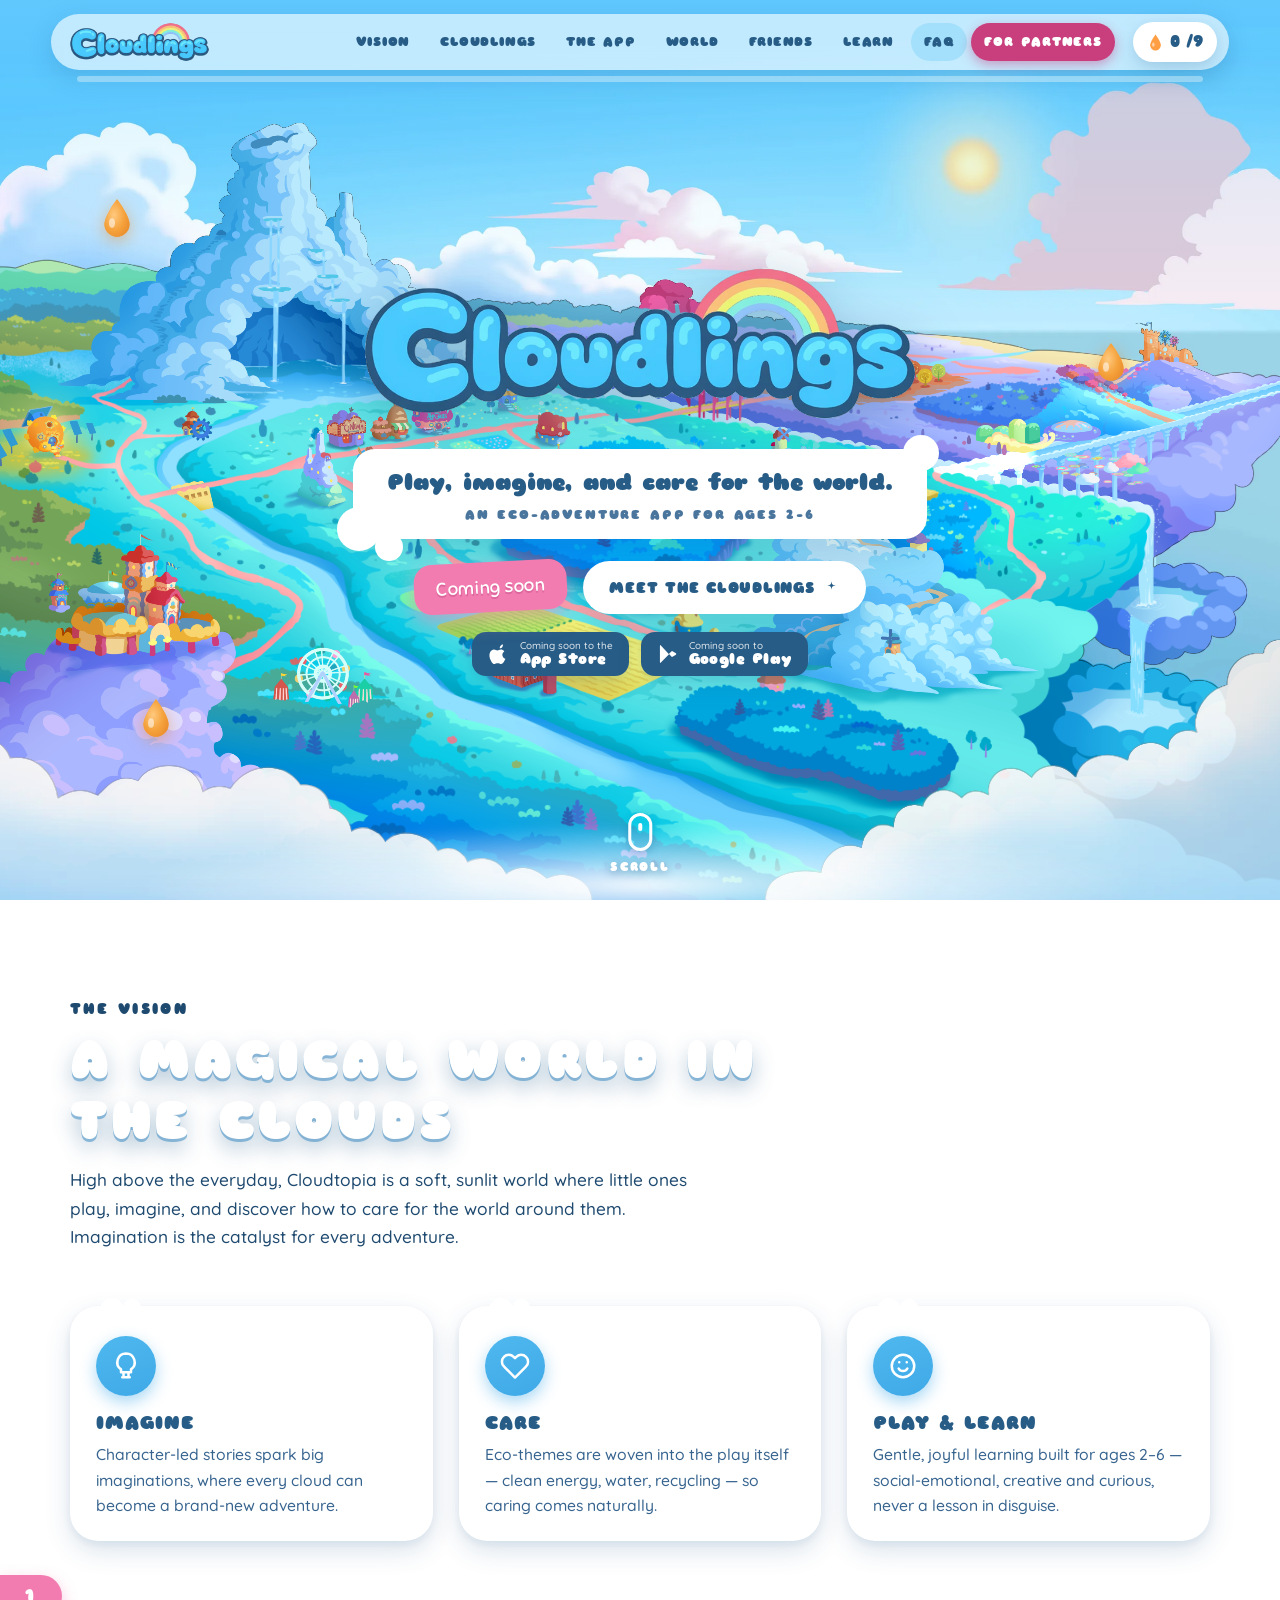
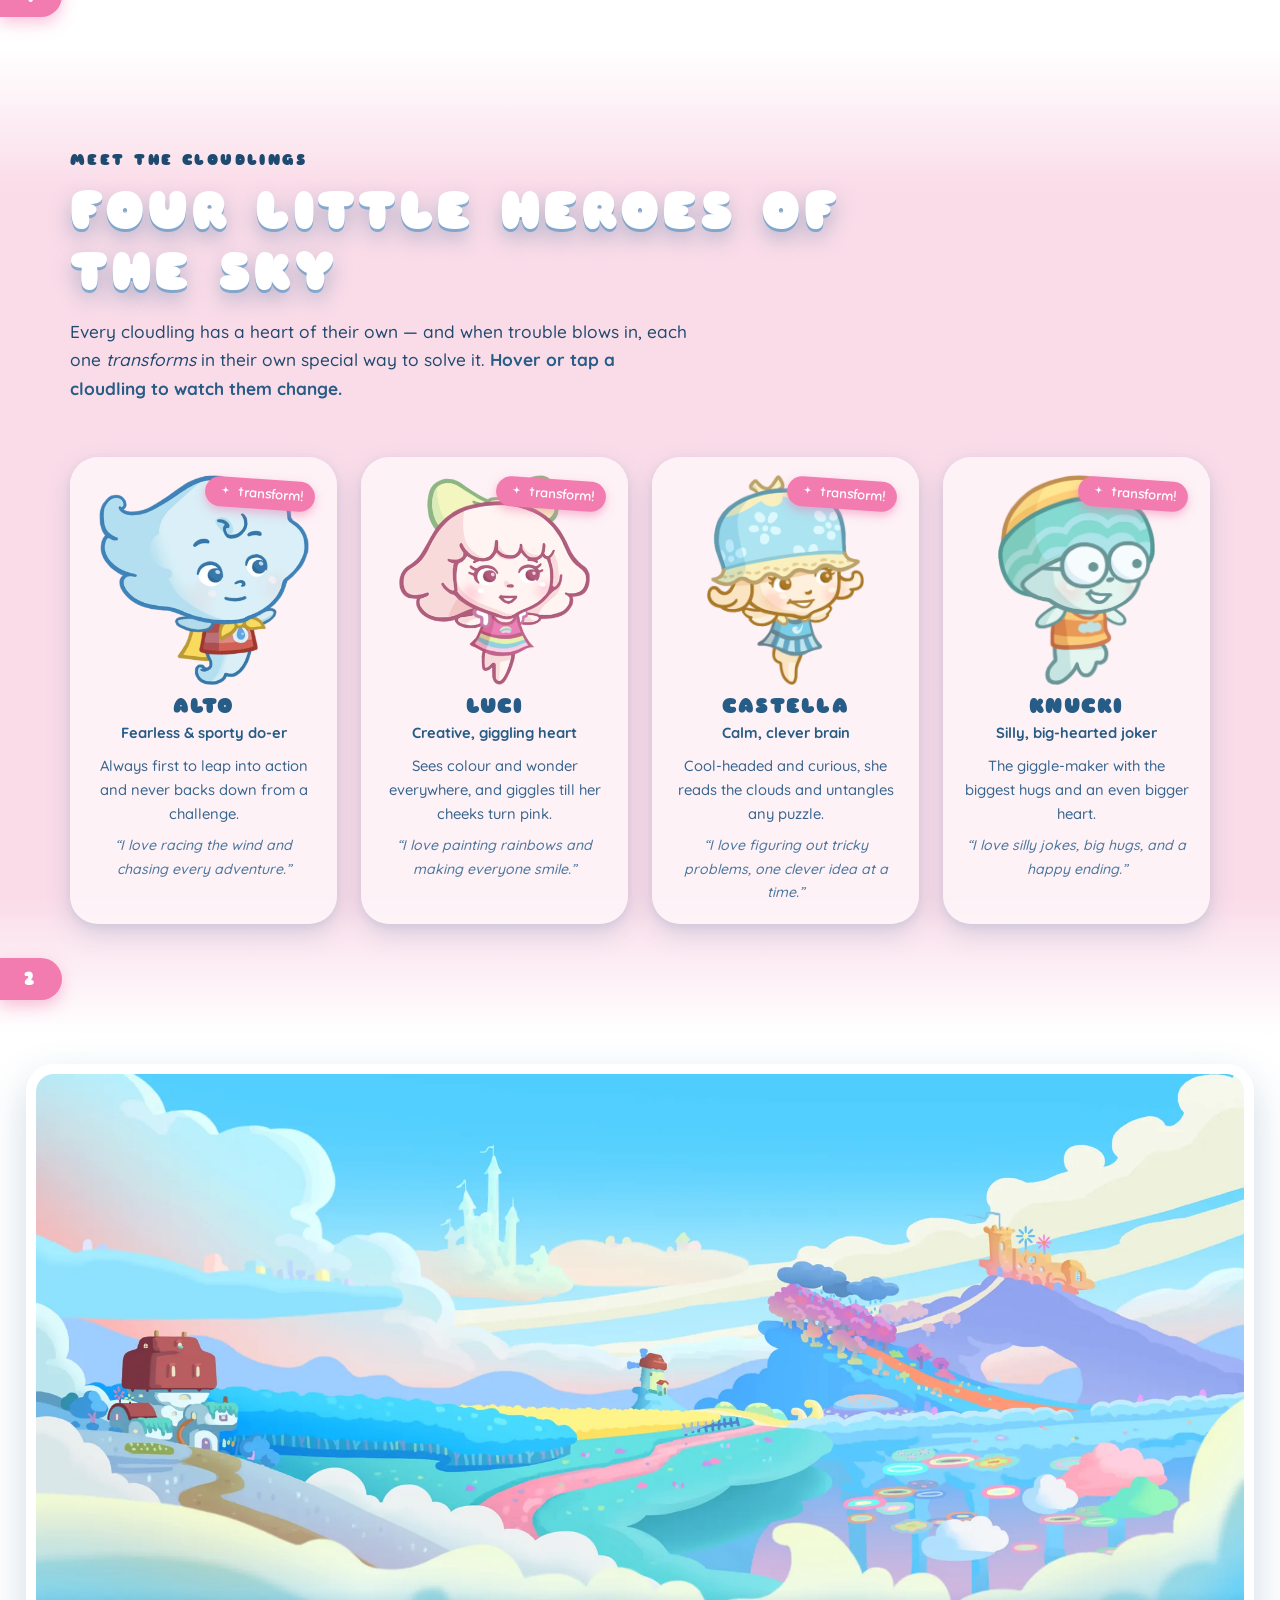
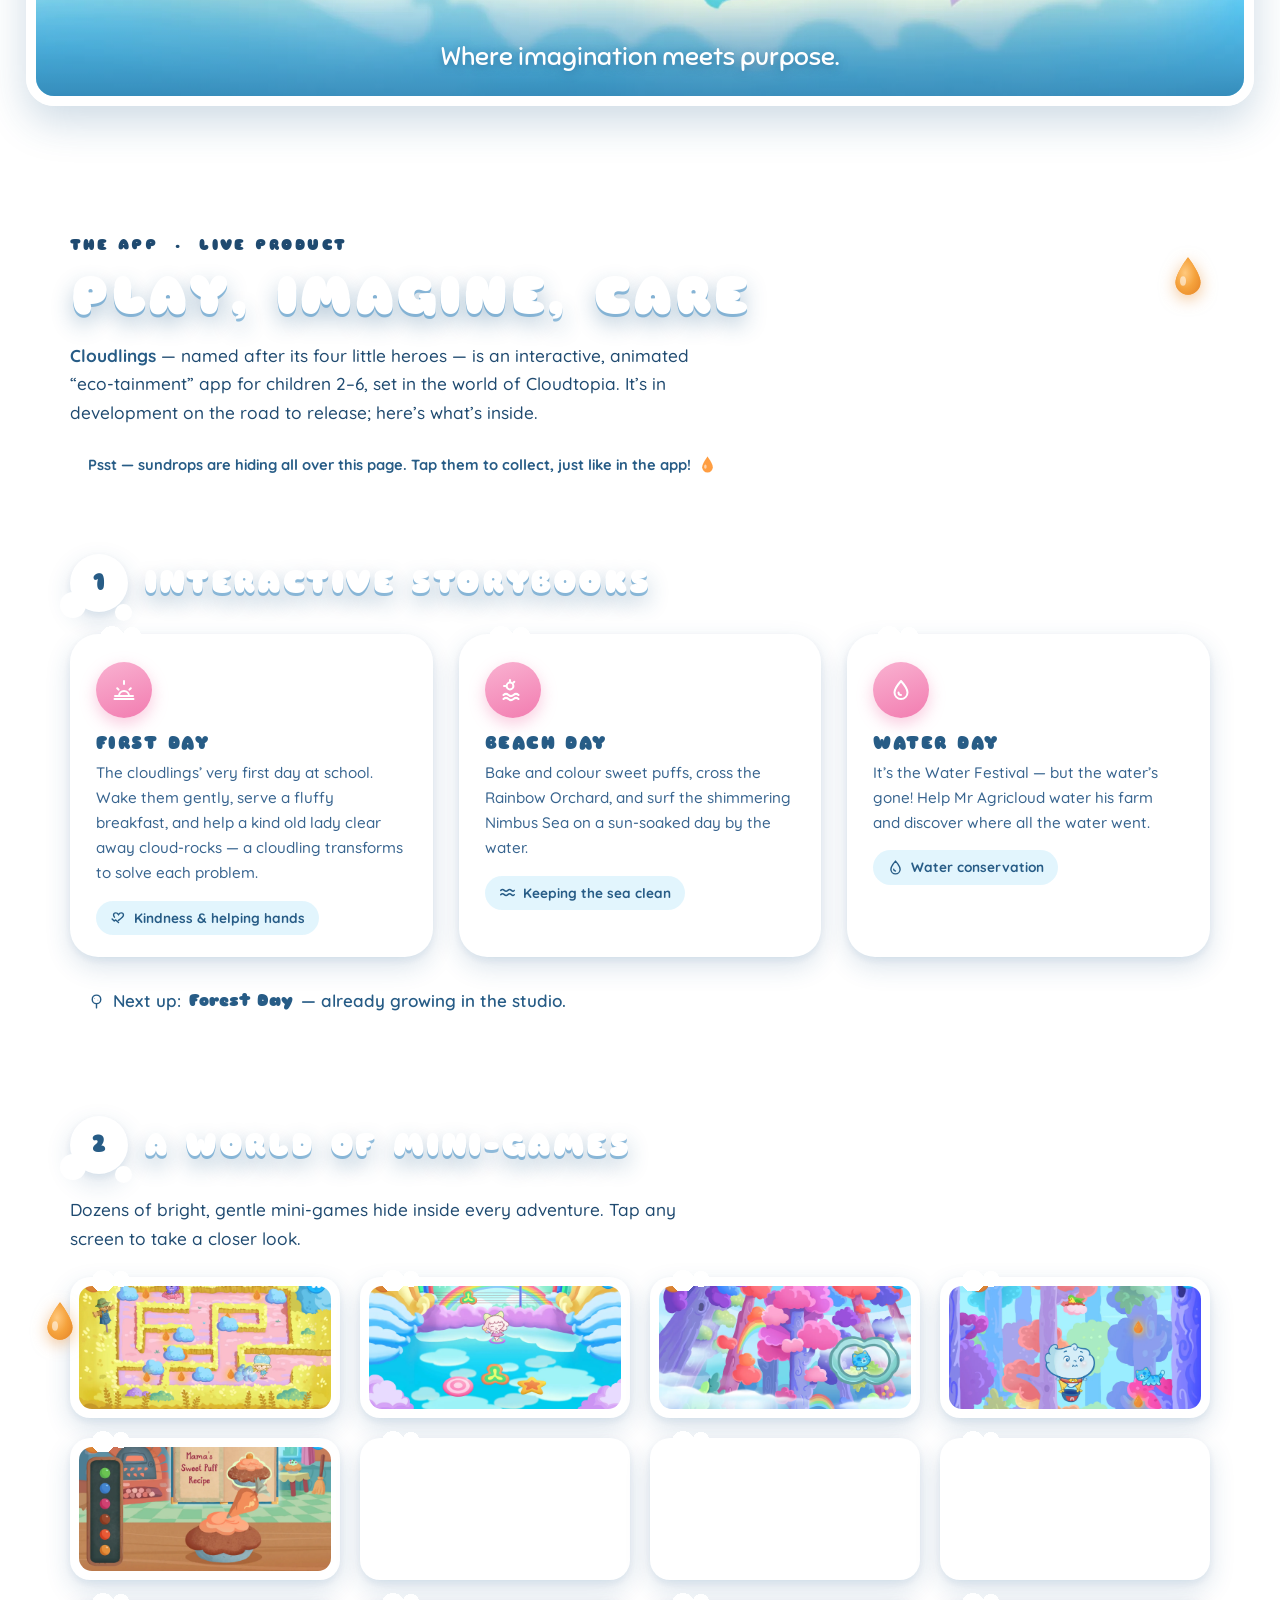
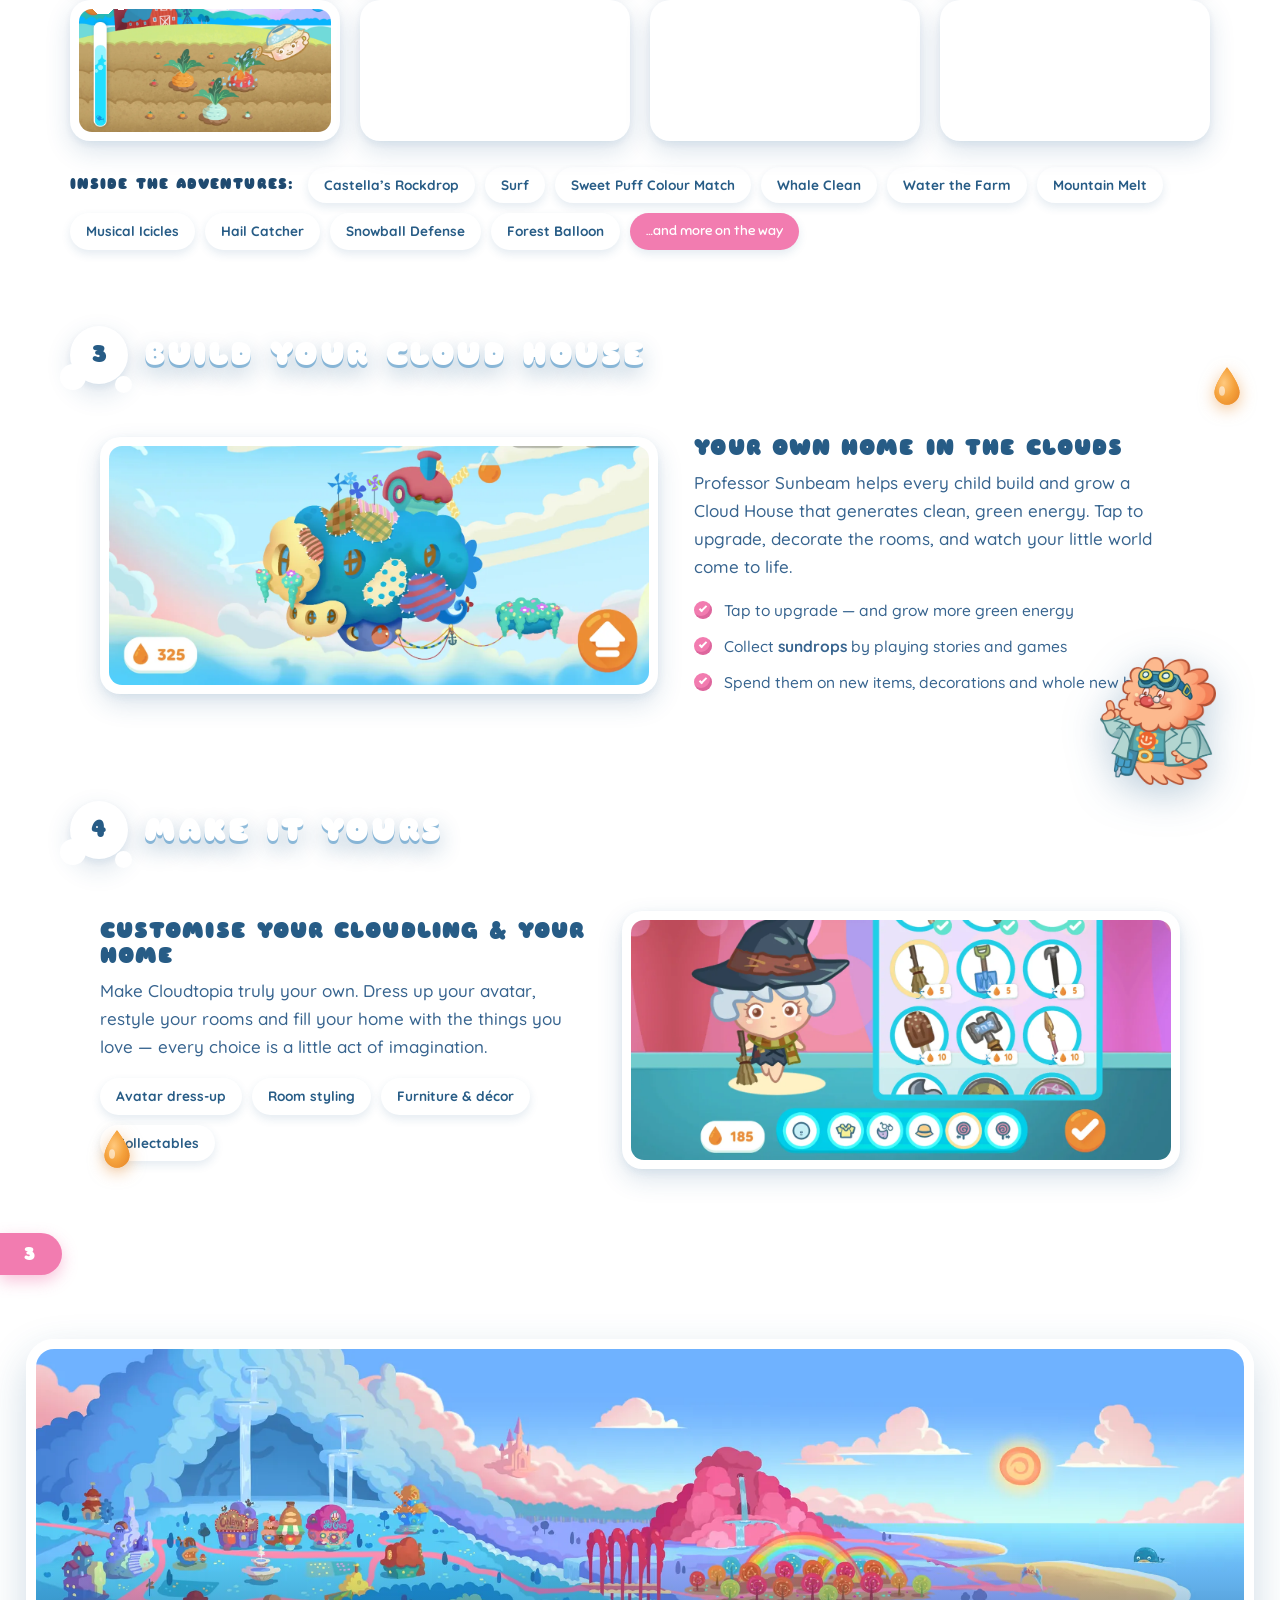
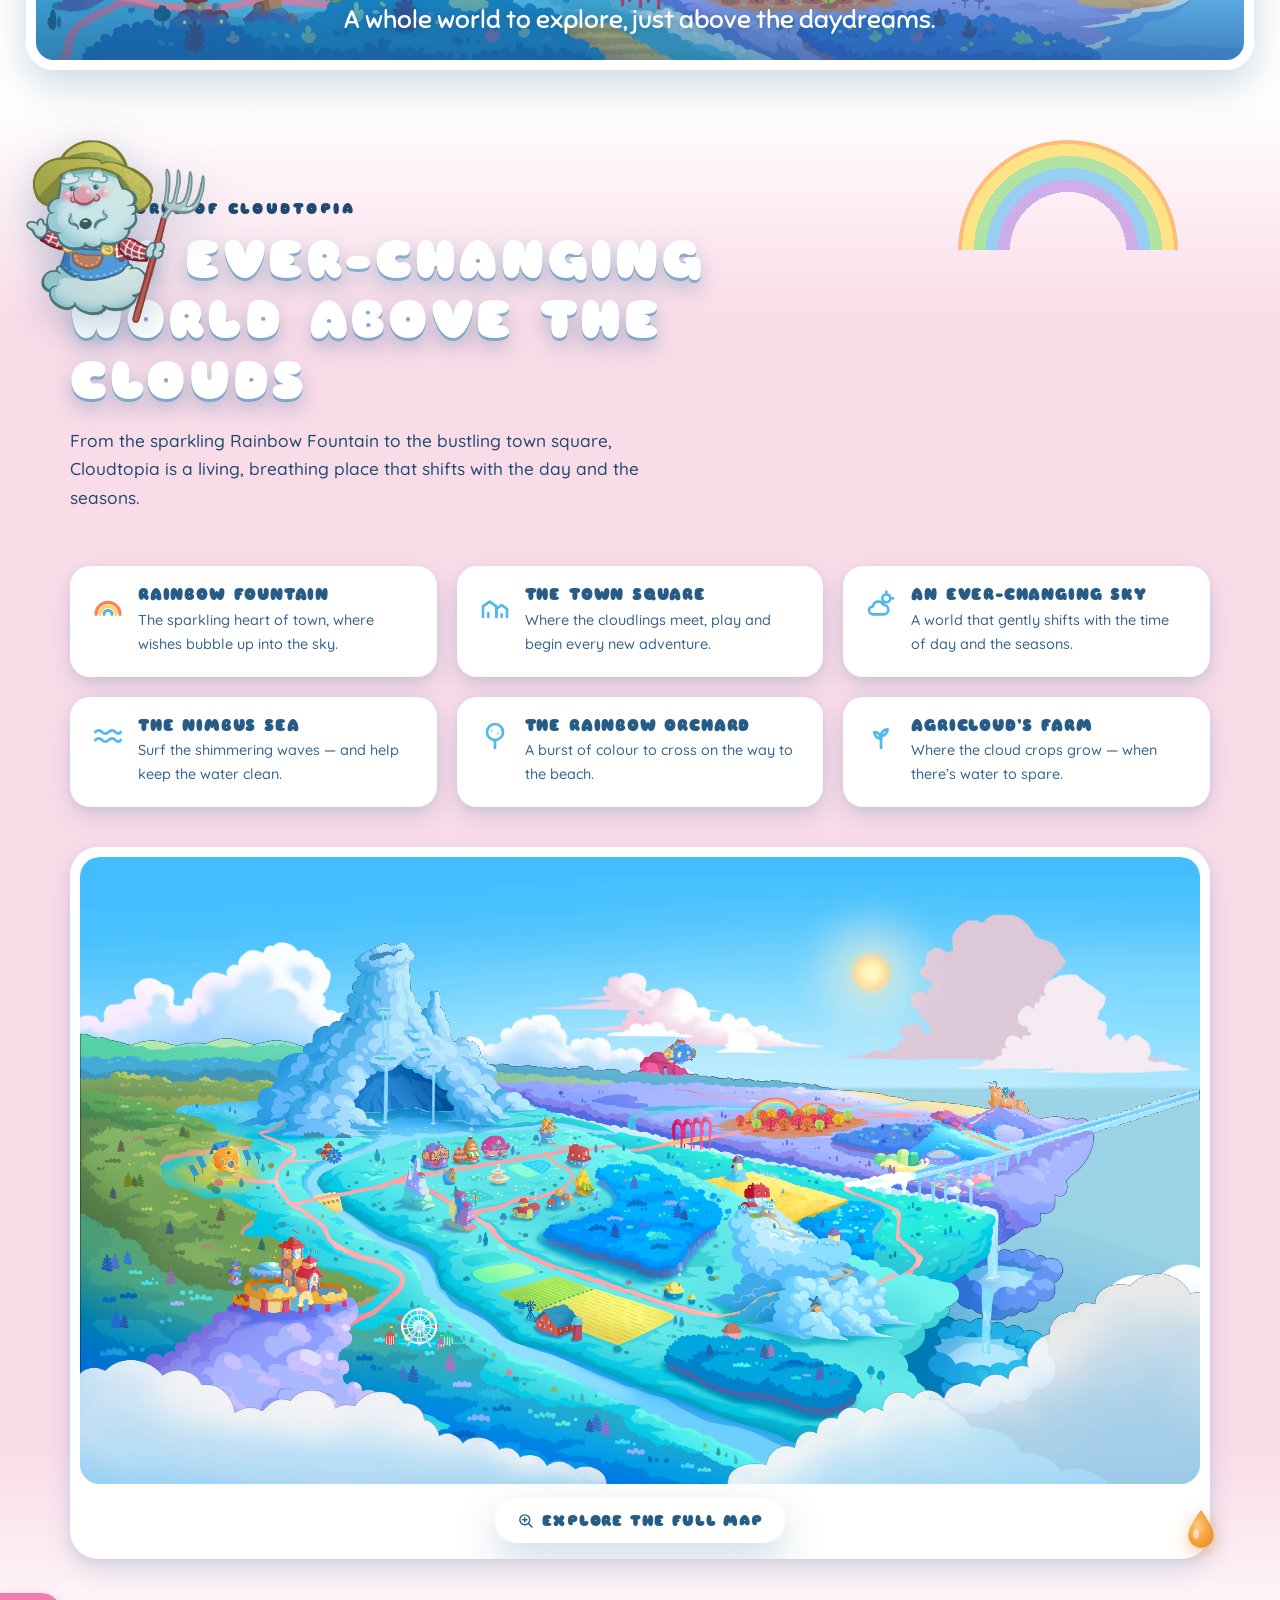
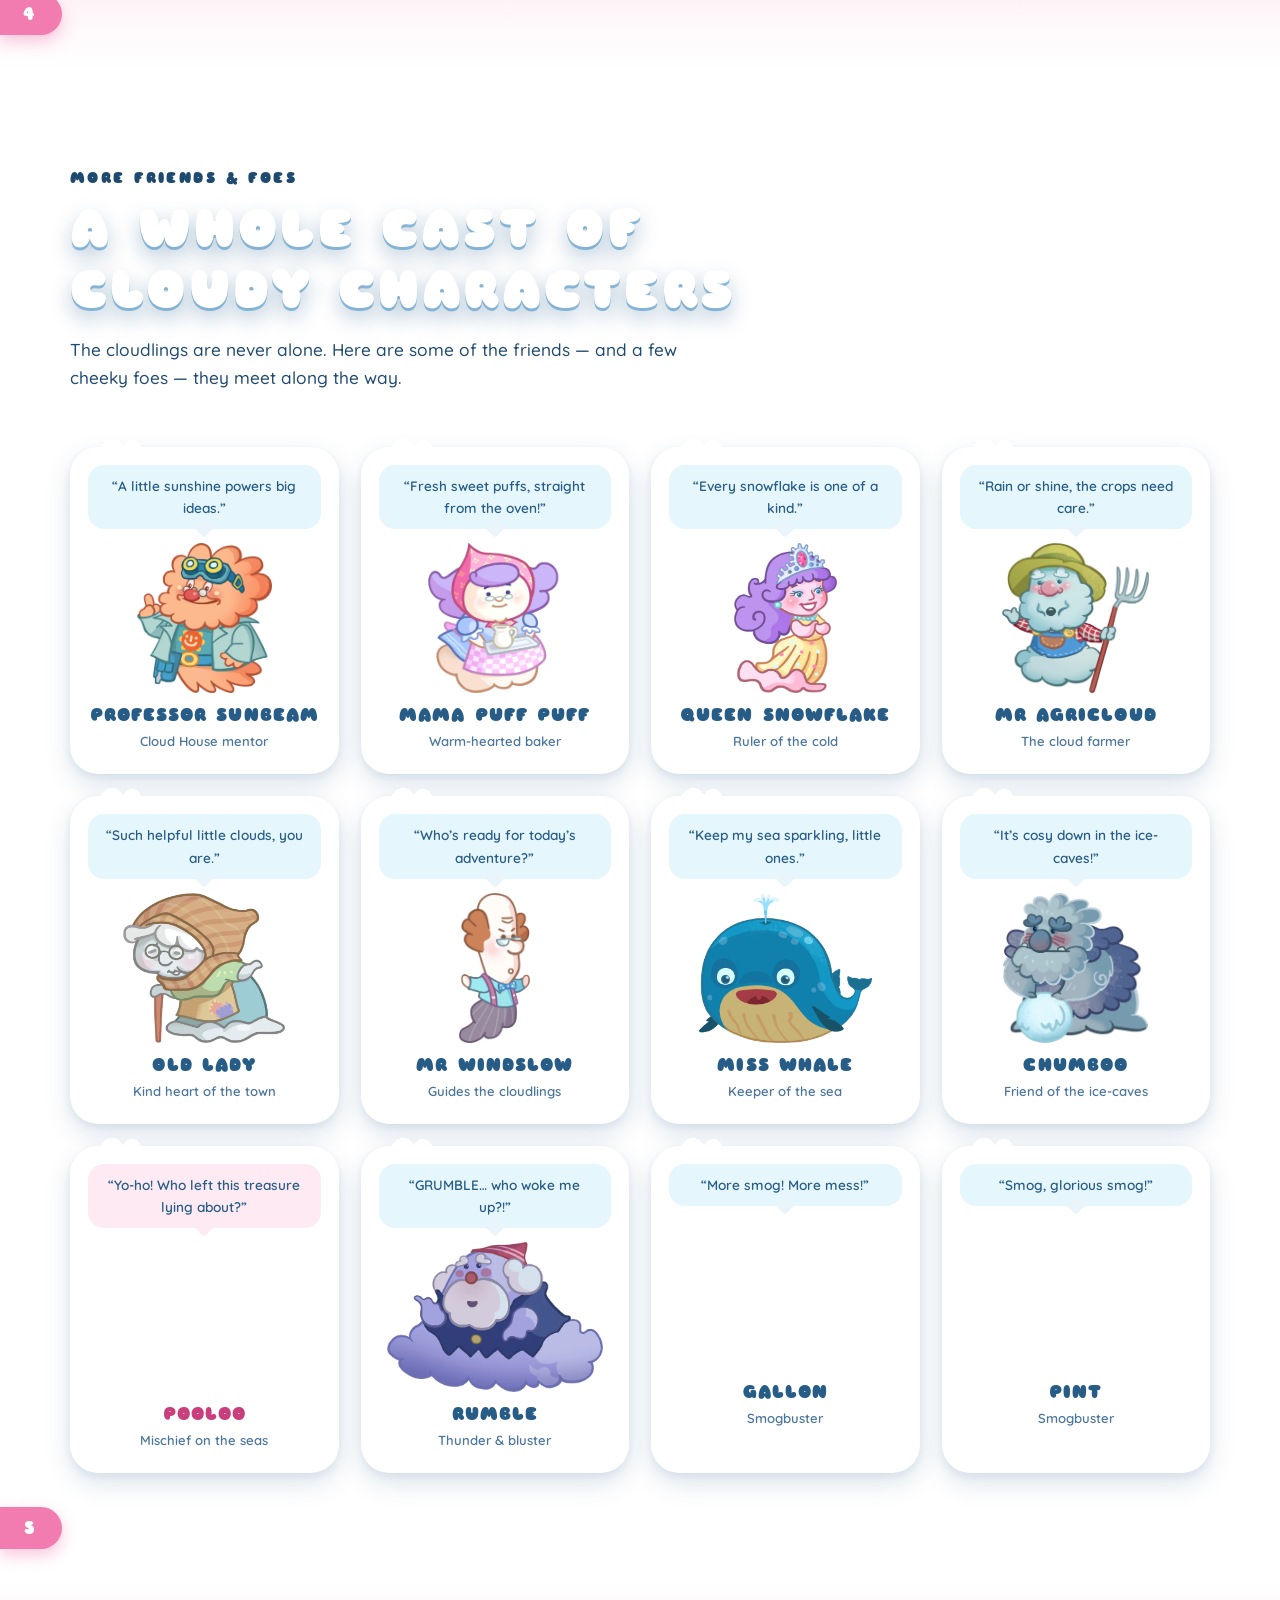
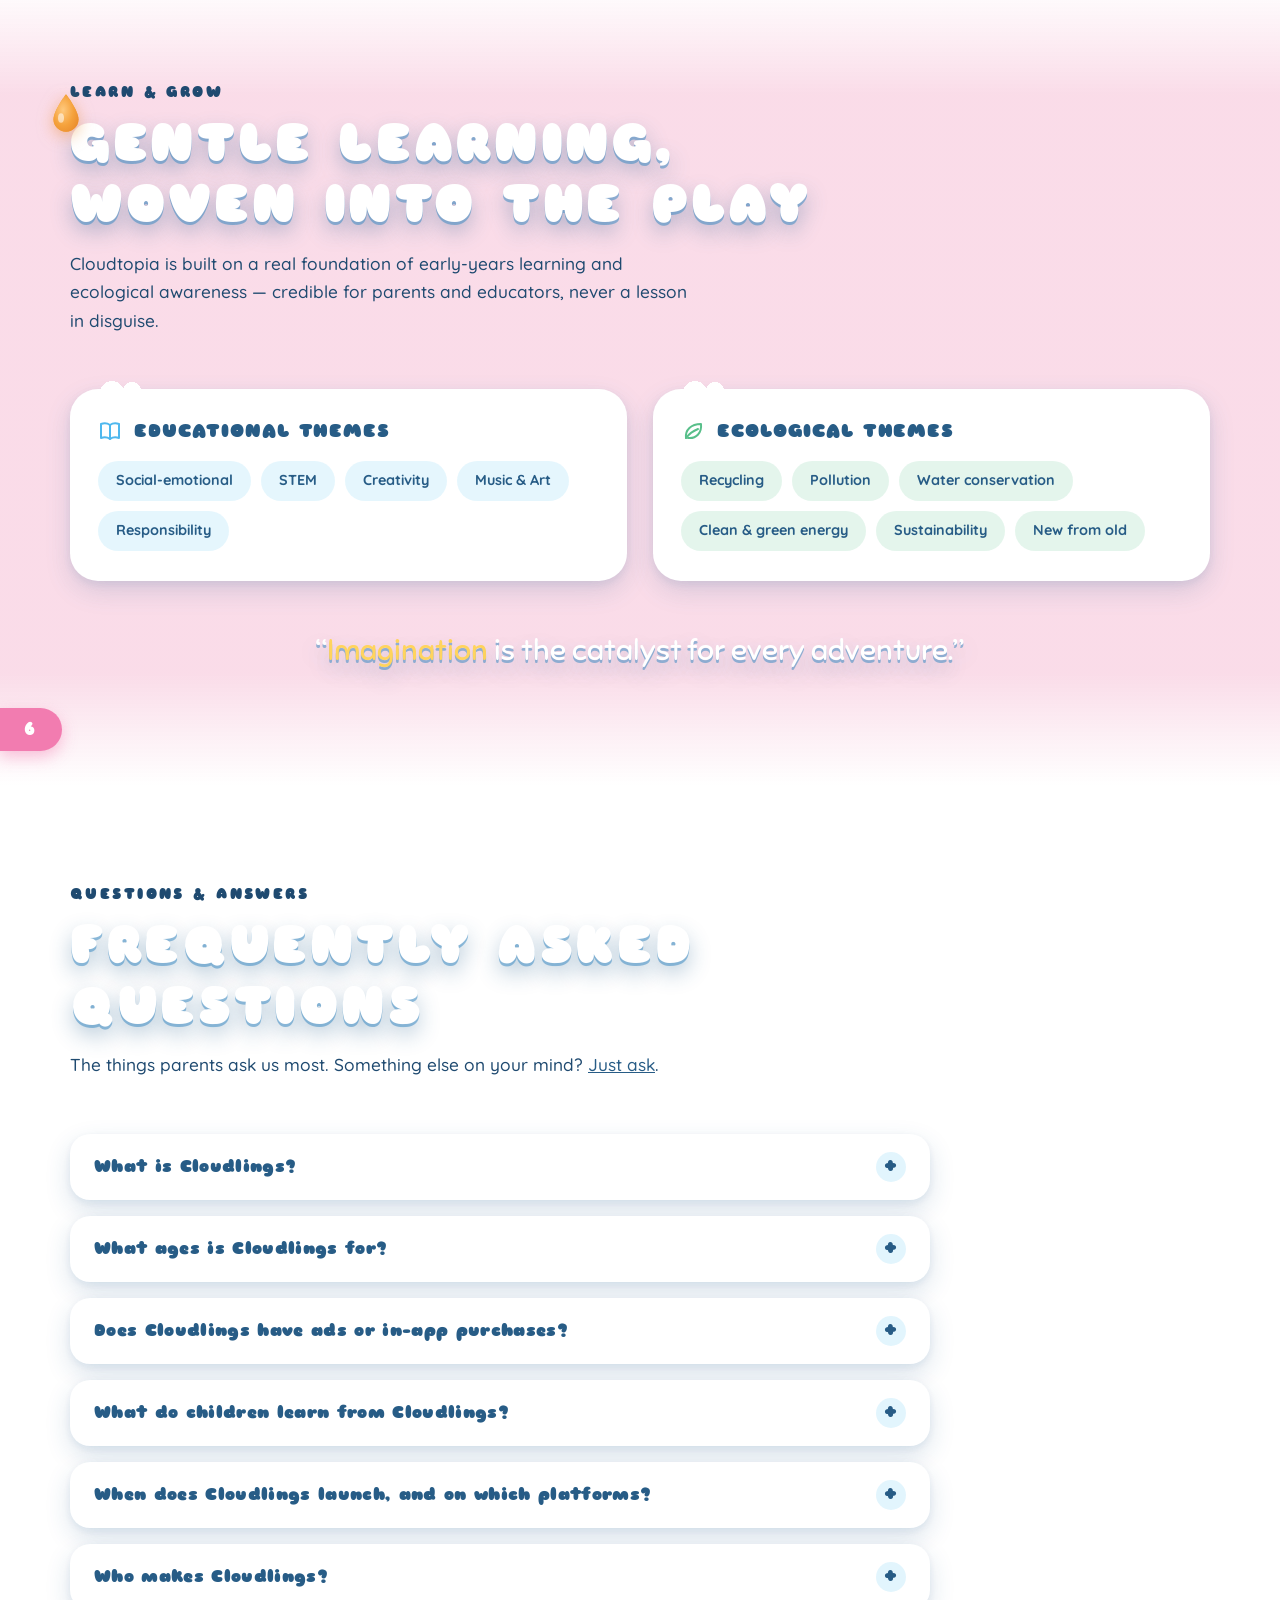
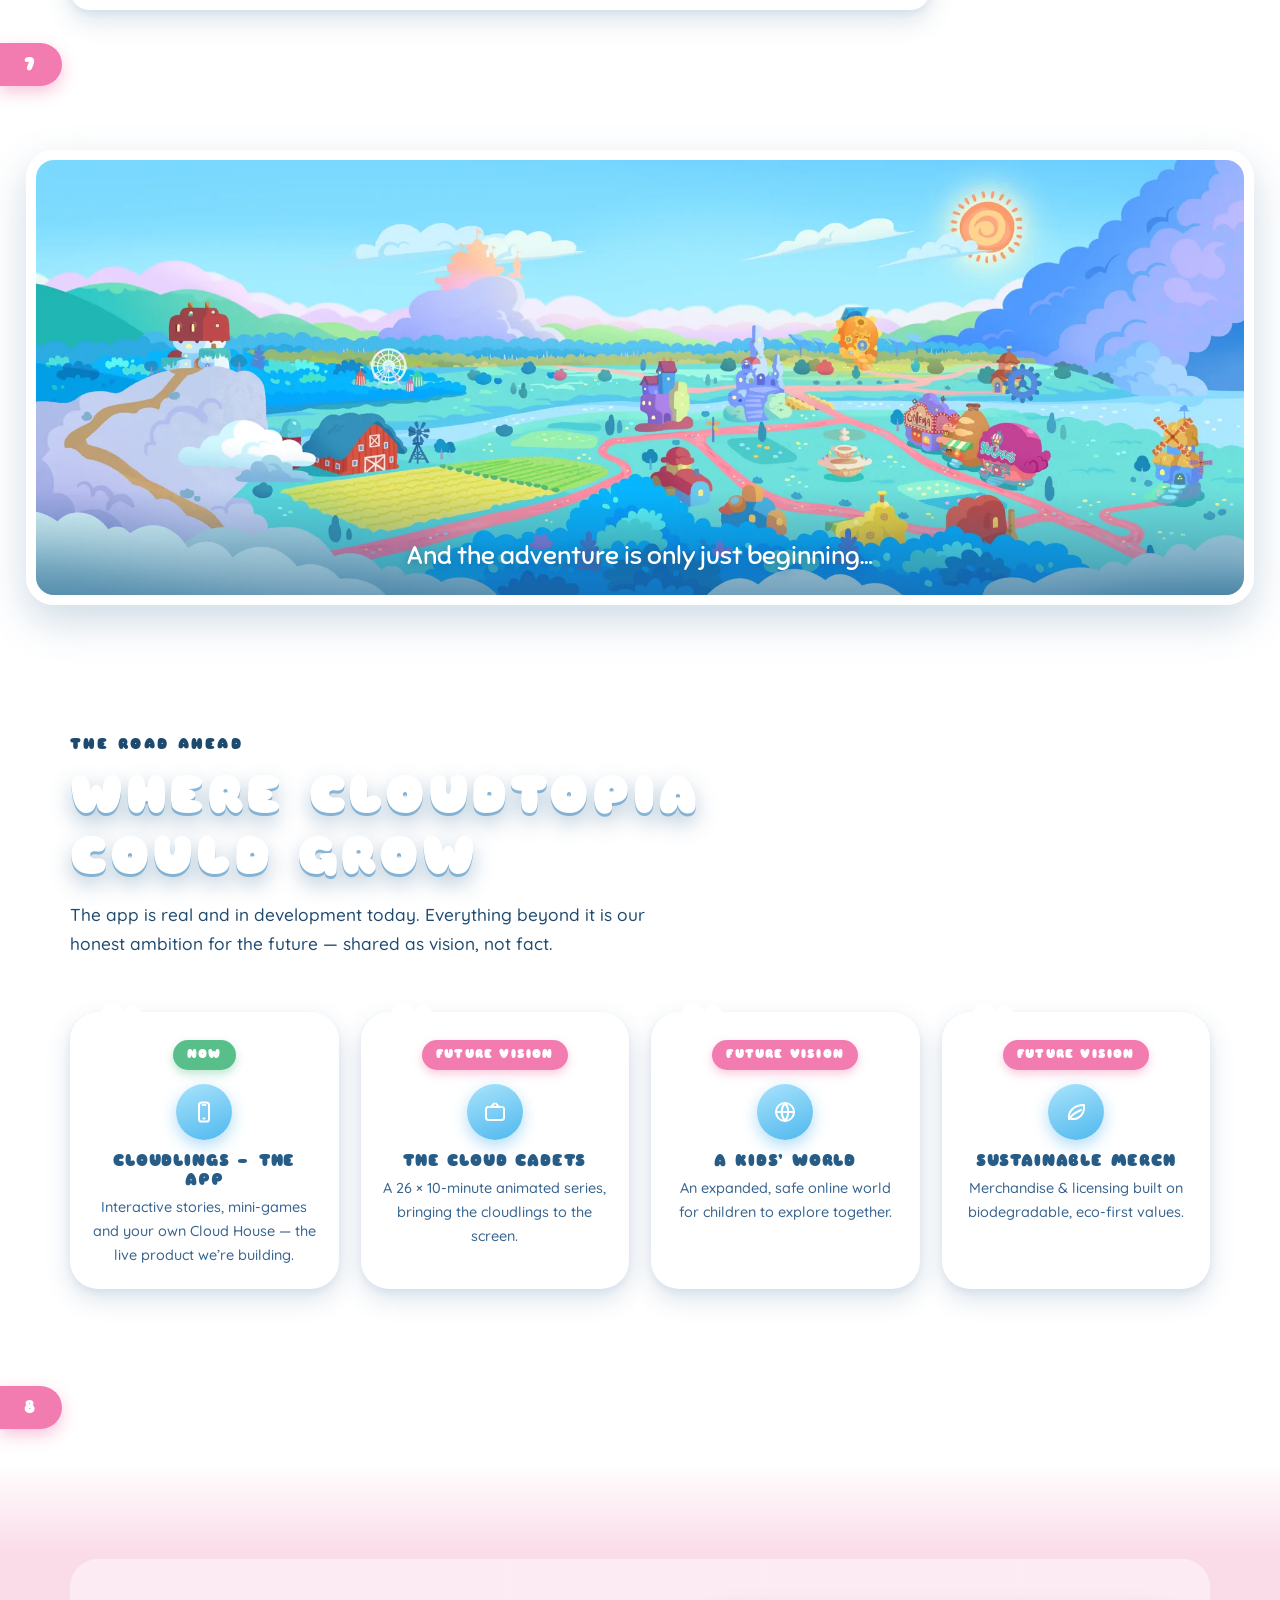
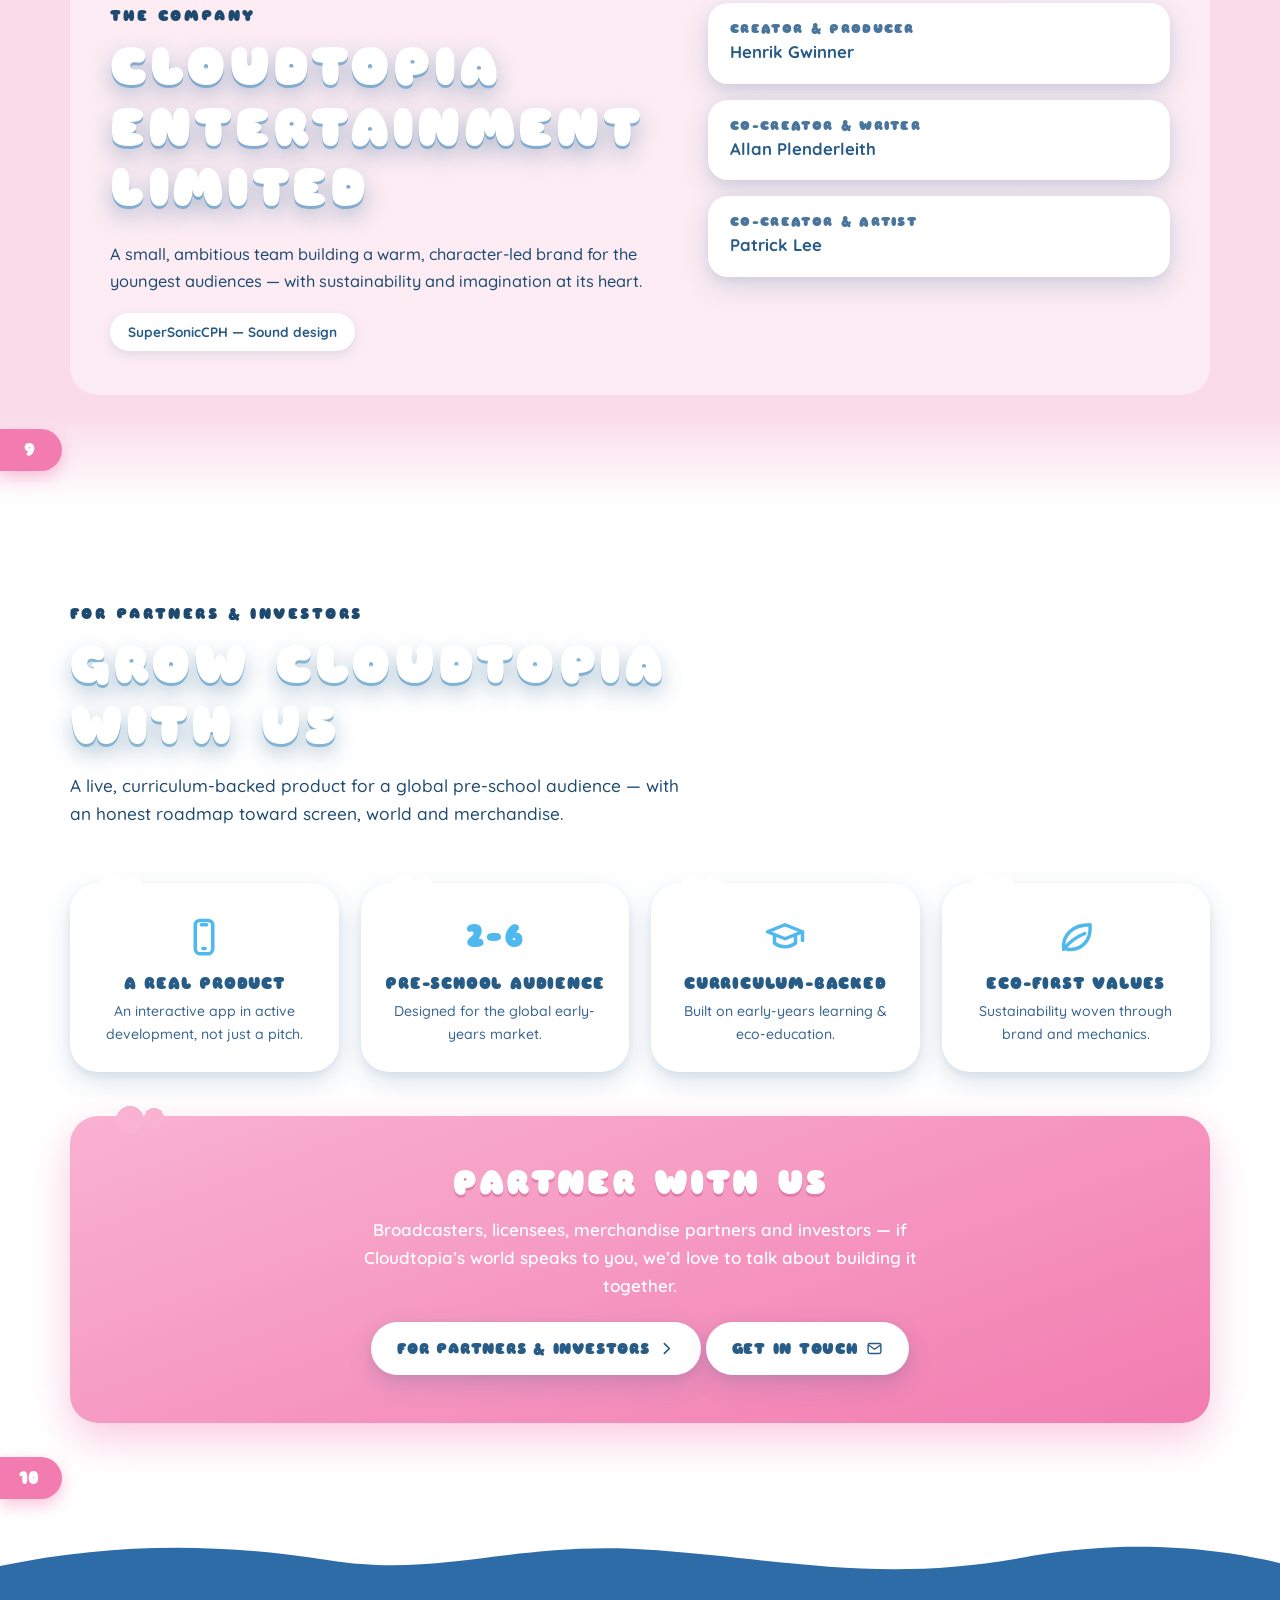
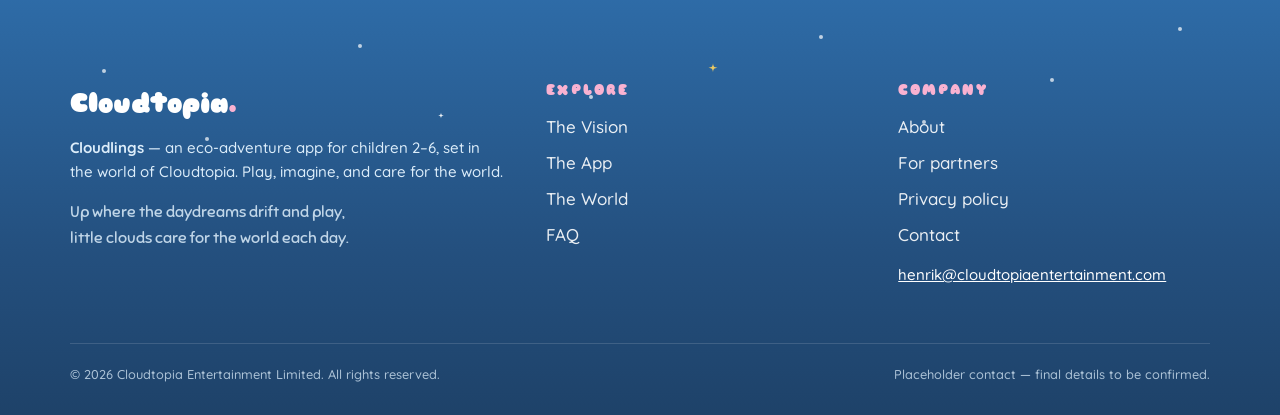
==== index.html @ e44863c6 "Only Pooloo and his pirates are foes Rumble and the Smogbusters (Gallon and Pint) were styled as foe" ====
<!DOCTYPE html>
<html lang="en">
<head>
<meta charset="UTF-8">
<meta name="viewport" content="width=device-width, initial-scale=1.0">
<title>Cloudlings — Eco-Adventure App for Kids 2–6 | Cloudtopia Entertainment</title>
<meta name="description" content="Cloudlings is an eco-adventure app for kids aged 2–6: interactive storybooks, gentle educational mini-games and your own Cloud House in the magical world of Cloudtopia. Coming soon.">
<meta name="theme-color" content="#5FC5F1">
<meta name="color-scheme" content="light">
<link rel="canonical" href="https://cloudtopiaentertainment.com/">
<!-- Icons -->
<link rel="icon" href="assets/favicon.svg" type="image/svg+xml">
<link rel="icon" href="assets/favicon.png" sizes="32x32" type="image/png">
<link rel="apple-touch-icon" href="assets/apple-touch-icon.png">
<link rel="manifest" href="site.webmanifest">
<!-- Open Graph -->
<meta property="og:title" content="Cloudlings — Eco-Adventure App for Kids 2–6">
<meta property="og:description" content="Interactive storybooks, gentle mini-games and your own Cloud House in the magical world of Cloudtopia. For children aged 2–6 — coming soon.">
<meta property="og:type" content="website">
<meta property="og:url" content="https://cloudtopiaentertainment.com/">
<meta property="og:site_name" content="Cloudtopia Entertainment">
<meta property="og:locale" content="en_US">
<meta property="og:image" content="https://cloudtopiaentertainment.com/assets/img/og_cover.jpg">
<meta property="og:image:width" content="1200">
<meta property="og:image:height" content="630">
<meta property="og:image:alt" content="Cloudlings — an eco-adventure app for children, set in the cloud world of Cloudtopia">
<!-- Twitter -->
<meta name="twitter:card" content="summary_large_image">
<meta name="twitter:title" content="Cloudlings — Eco-Adventure App for Kids 2–6">
<meta name="twitter:description" content="Interactive storybooks, gentle mini-games and your own Cloud House in the magical world of Cloudtopia. For children aged 2–6 — coming soon.">
<meta name="twitter:image" content="https://cloudtopiaentertainment.com/assets/img/og_cover.jpg">
<!-- Structured data -->
<script type="application/ld+json">
{
  "@context": "https://schema.org",
  "@graph": [
    {
      "@type": "WebSite",
      "@id": "https://cloudtopiaentertainment.com/#website",
      "url": "https://cloudtopiaentertainment.com/",
      "name": "Cloudtopia Entertainment",
      "alternateName": "Cloudlings",
      "inLanguage": "en",
      "publisher": { "@id": "https://cloudtopiaentertainment.com/#org" }
    },
    {
      "@type": "Organization",
      "@id": "https://cloudtopiaentertainment.com/#org",
      "name": "Cloudtopia Entertainment Limited",
      "url": "https://cloudtopiaentertainment.com/",
      "logo": "https://cloudtopiaentertainment.com/assets/img/logo_cloudlings.png",
      "description": "A children's entertainment company building Cloudtopia — a warm, character-led eco-adventure brand for ages 2–6.",
      "email": "henrik@cloudtopiaentertainment.com"
    },
    {
      "@type": "SoftwareApplication",
      "name": "Cloudlings",
      "url": "https://cloudtopiaentertainment.com/",
      "applicationCategory": "GameApplication",
      "applicationSubCategory": "Educational children's game",
      "operatingSystem": "iOS, Android",
      "inLanguage": "en",
      "description": "Cloudlings is an eco-adventure app for children aged 2–6, set in the world of Cloudtopia: interactive storybooks, mini-games, and your own Cloud House in the sky.",
      "keywords": "kids app, educational app, eco app for kids, preschool games, toddler games, interactive storybook, children 2-6, environmental education",
      "image": "https://cloudtopiaentertainment.com/assets/img/og_cover.jpg",
      "screenshot": [
        "https://cloudtopiaentertainment.com/assets/img/game_1-1.webp",
        "https://cloudtopiaentertainment.com/assets/img/game_2-2.webp",
        "https://cloudtopiaentertainment.com/assets/img/room_house.webp"
      ],
      "publisher": { "@id": "https://cloudtopiaentertainment.com/#org" },
      "isPartOf": "Cloudtopia",
      "audience": { "@type": "PeopleAudience", "suggestedMinAge": 2, "suggestedMaxAge": 6 },
      "offers": { "@type": "Offer", "availability": "https://schema.org/PreOrder", "price": "0", "priceCurrency": "USD" }
    }
  ]
}
</script>
<script type="application/ld+json">
{
  "@context": "https://schema.org",
  "@type": "FAQPage",
  "mainEntity": [
    {
      "@type": "Question",
      "name": "What is Cloudlings?",
      "acceptedAnswer": { "@type": "Answer", "text": "Cloudlings is a story-driven eco-adventure app for young children, set in the magical cloud world of Cloudtopia. Through interactive storybooks, gentle mini-games and their own Cloud House, children play alongside four little heroes — Alto, Luci, Castella and Knucki — and discover how small actions can make a big difference." }
    },
    {
      "@type": "Question",
      "name": "What ages is Cloudlings for?",
      "acceptedAnswer": { "@type": "Answer", "text": "Cloudlings is designed for children aged 2–6. It's built for little hands first, but made to be enjoyed together — easy for children to explore on their own and intuitive for parents to join in." }
    },
    {
      "@type": "Question",
      "name": "Does Cloudlings have ads or in-app purchases?",
      "acceptedAnswer": { "@type": "Answer", "text": "No. Cloudlings has no ads and no in-app purchases — just safe, curated content. Privacy-first design is one of our core values." }
    },
    {
      "@type": "Question",
      "name": "What do children learn from Cloudlings?",
      "acceptedAnswer": { "@type": "Answer", "text": "Through play, storytelling and exploration, children learn about empathy, creativity and caring for the planet — themes like recycling, water conservation and clean energy are woven into the adventures themselves. It's gentle, joyful learning: never a lesson in disguise." }
    },
    {
      "@type": "Question",
      "name": "When does Cloudlings launch, and on which platforms?",
      "acceptedAnswer": { "@type": "Answer", "text": "Cloudlings is in active development and is coming to the App Store (iOS) and Google Play (Android). Launch news will be announced on cloudtopiaentertainment.com." }
    },
    {
      "@type": "Question",
      "name": "Who makes Cloudlings?",
      "acceptedAnswer": { "@type": "Answer", "text": "Cloudlings is made by Cloudtopia Entertainment Limited — a small, award-winning team with years of experience in animation, game design and children's storytelling, including a BAFTA Children's award winner." }
    }
  ]
}
</script>

<link rel="preconnect" href="https://fonts.googleapis.com">
<link rel="preconnect" href="https://fonts.gstatic.com" crossorigin>
<link href="https://fonts.googleapis.com/css2?family=Sniglet:wght@800&family=Quicksand:wght@500;600;700&family=Chewy&display=swap" rel="stylesheet">
<!-- the hero's LCP background image — preloaded so it doesn't wait for CSS parsing -->
<link rel="preload" as="image" href="assets/img/map_hero.webp" fetchpriority="high">
<noscript><style>.reveal { opacity: 1 !important; transform: none !important; }</style></noscript>
<link rel="stylesheet" href="css/styles.css">
<script src="js/main.js" defer></script>
<script src="js/map-anim.js" defer></script>
</head>
<body>

<a class="skip-link" href="#vision">Skip to content</a>

<!-- ============ ICON SPRITE (cohesive rounded set, reused via <use>) ============ -->
<svg class="sprite" aria-hidden="true" focusable="false" xmlns="http://www.w3.org/2000/svg" style="position:absolute;width:0;height:0;overflow:hidden">
  <defs>
    <!-- stroke-based symbols: 24x24, round caps/joins, currentColor -->
    <symbol id="ic-sunrise" viewBox="0 0 24 24" fill="none" stroke="currentColor" stroke-width="2" stroke-linecap="round" stroke-linejoin="round">
      <path d="M17 18a5 5 0 0 0-10 0"/><line x1="3" y1="18" x2="21" y2="18"/><line x1="12" y1="3" x2="12" y2="6"/><line x1="5.2" y1="10.2" x2="6.6" y2="11.6"/><line x1="18.8" y1="10.2" x2="17.4" y2="11.6"/><line x1="2.5" y1="21" x2="21.5" y2="21"/>
    </symbol>
    <symbol id="ic-beach" viewBox="0 0 24 24" fill="none" stroke="currentColor" stroke-width="2" stroke-linecap="round" stroke-linejoin="round">
      <circle cx="9" cy="8" r="3.4"/><line x1="9" y1="2" x2="9" y2="3.4"/><line x1="4.4" y1="8" x2="3" y2="8"/><line x1="12.3" y1="4.8" x2="13.3" y2="3.8"/><path d="M2.5 17q2.5-2.2 5-0t5 0t5 0"/><path d="M2.5 21q2.5-2.2 5 0t5 0t5 0"/>
    </symbol>
    <symbol id="ic-drop" viewBox="0 0 24 24" fill="none" stroke="currentColor" stroke-width="2" stroke-linecap="round" stroke-linejoin="round">
      <path d="M12 3c0 0-6.5 7.3-6.5 11.5a6.5 6.5 0 0 0 13 0C18.5 10.3 12 3 12 3Z"/><path d="M9.5 14.5a2.5 2.5 0 0 0 2.5 2.5"/>
    </symbol>
    <symbol id="ic-heart" viewBox="0 0 24 24" fill="none" stroke="currentColor" stroke-width="2" stroke-linecap="round" stroke-linejoin="round">
      <path d="M20.84 4.61a5.5 5.5 0 0 0-7.78 0L12 5.67l-1.06-1.06a5.5 5.5 0 0 0-7.78 7.78l1.06 1.06L12 21.23l7.78-7.78 1.06-1.06a5.5 5.5 0 0 0 0-7.78z"/>
    </symbol>
    <symbol id="ic-wave" viewBox="0 0 24 24" fill="none" stroke="currentColor" stroke-width="2" stroke-linecap="round" stroke-linejoin="round">
      <path d="M2.5 9q2.5-2.5 5 0t5 0t5 0t4 0"/><path d="M2.5 15q2.5-2.5 5 0t5 0t5 0t4 0"/>
    </symbol>
    <symbol id="ic-rainbow" viewBox="0 0 24 24" fill="none" stroke-width="2.4" stroke-linecap="round">
      <path d="M3 19a9 9 0 0 1 18 0" stroke="#FF7E55"/><path d="M6 19a6 6 0 0 1 12 0" stroke="#FFD45E"/><path d="M9 19a3 3 0 0 1 6 0" stroke="#5BB4E5"/>
    </symbol>
    <symbol id="ic-town" viewBox="0 0 24 24" fill="none" stroke="currentColor" stroke-width="2" stroke-linecap="round" stroke-linejoin="round">
      <path d="M3 21V13l5-3.5L13 13v8"/><path d="M13 21v-6l4-3 4 3v6"/><path d="M7 21v-3M17 21v-2"/>
    </symbol>
    <symbol id="ic-sky" viewBox="0 0 24 24" fill="none" stroke="currentColor" stroke-width="2" stroke-linecap="round" stroke-linejoin="round">
      <circle cx="16" cy="7" r="3"/><line x1="16" y1="2" x2="16" y2="3"/><line x1="20" y1="7" x2="21" y2="7"/><path d="M6 19a3 3 0 0 1 0-6 4.2 4.2 0 0 1 8-1 3.2 3.2 0 0 1 0 7Z"/>
    </symbol>
    <symbol id="ic-tree" viewBox="0 0 24 24" fill="none" stroke="currentColor" stroke-width="2" stroke-linecap="round" stroke-linejoin="round">
      <path d="M12 21v-6"/><circle cx="12" cy="9" r="6"/><circle cx="9.5" cy="8" r="0.6" fill="currentColor" stroke="none"/><circle cx="14" cy="10" r="0.6" fill="currentColor" stroke="none"/>
    </symbol>
    <symbol id="ic-sprout" viewBox="0 0 24 24" fill="none" stroke="currentColor" stroke-width="2" stroke-linecap="round" stroke-linejoin="round">
      <path d="M12 21v-9"/><path d="M12 14C9.2 14 7 11.8 7 9c2.8 0 5 2.2 5 5Z"/><path d="M12 12c0-2.8 2.2-5 5-5 0 2.8-2.2 5-5 5Z"/>
    </symbol>
    <symbol id="ic-phone" viewBox="0 0 24 24" fill="none" stroke="currentColor" stroke-width="2" stroke-linecap="round" stroke-linejoin="round">
      <rect x="7" y="2.5" width="10" height="19" rx="2.6"/><line x1="10.5" y1="5" x2="13.5" y2="5"/><line x1="11.4" y1="18.5" x2="12.6" y2="18.5"/>
    </symbol>
    <symbol id="ic-tv" viewBox="0 0 24 24" fill="none" stroke="currentColor" stroke-width="2" stroke-linecap="round" stroke-linejoin="round">
      <rect x="3" y="7" width="18" height="13" rx="2.4"/><path d="M8 7 11 3.6M16 7 13 3.6"/>
    </symbol>
    <symbol id="ic-globe" viewBox="0 0 24 24" fill="none" stroke="currentColor" stroke-width="2" stroke-linecap="round" stroke-linejoin="round">
      <circle cx="12" cy="12" r="9"/><path d="M3 12h18"/><path d="M12 3a14 14 0 0 1 0 18 14 14 0 0 1 0-18Z"/>
    </symbol>
    <symbol id="ic-leaf" viewBox="0 0 24 24" fill="none" stroke="currentColor" stroke-width="2" stroke-linecap="round" stroke-linejoin="round">
      <path d="M5 19c-1-8 5-14 15-14 1 9-5 15-13 14"/><path d="M5 19C8 15 12 12 17 10"/>
    </symbol>
    <symbol id="ic-book" viewBox="0 0 24 24" fill="none" stroke="currentColor" stroke-width="2" stroke-linecap="round" stroke-linejoin="round">
      <path d="M12 6C9.6 4.3 6 4 3 5v14c3-1 6.6-.7 9 1 2.4-1.7 6-2 9-1V5c-3-1-6.6-.7-9 1Z"/><path d="M12 6v14"/>
    </symbol>
    <symbol id="ic-grad" viewBox="0 0 24 24" fill="none" stroke="currentColor" stroke-width="2" stroke-linecap="round" stroke-linejoin="round">
      <path d="M2 9 12 5l10 4-10 4Z"/><path d="M6 11v4.5c0 0 2.5 2 6 2s6-2 6-2V11"/><path d="M22 9v5"/>
    </symbol>
    <symbol id="ic-mail" viewBox="0 0 24 24" fill="none" stroke="currentColor" stroke-width="2" stroke-linecap="round" stroke-linejoin="round">
      <rect x="3" y="5" width="18" height="14" rx="2.4"/><path d="M3.5 7 12 13l8.5-6"/>
    </symbol>
    <symbol id="ic-hands" viewBox="0 0 24 24" fill="none" stroke="currentColor" stroke-width="2" stroke-linecap="round" stroke-linejoin="round">
      <path d="M12 8c.8-1.4 2.2-2.5 3.8-2.5C18 5.5 19 7 19 8.6c0 2.8-4.2 5.4-7 7.4"/><path d="M12 8c-.8-1.4-2.2-2.5-3.8-2.5C6 5.5 5 7 5 8.6c0 1 .5 2 1.3 2.9"/><path d="M3 14l3 3 2-1.6 2.4 2.1L12 19"/>
    </symbol>
    <symbol id="ic-sparkle" viewBox="0 0 24 24" fill="currentColor" stroke="none">
      <path d="M12 3c.5 4.6 1.4 5.5 6 6-4.6.5-5.5 1.4-6 6-.5-4.6-1.4-5.5-6-6 4.6-.5 5.5-1.4 6-6Z"/>
    </symbol>
    <symbol id="ic-sundrop" viewBox="0 0 24 32" fill="none" stroke="none">
      <path d="M12 1C12 1 2 14 2 21a10 10 0 0 0 20 0C22 14 12 1 12 1Z" fill="#FF9E42"/>
      <ellipse cx="8" cy="20" rx="2.4" ry="3.8" fill="#ffffff" opacity="0.55"/>
    </symbol>
    <symbol id="ic-close" viewBox="0 0 24 24" fill="none" stroke="currentColor" stroke-width="2.2" stroke-linecap="round">
      <path d="M6 6 18 18M18 6 6 18"/>
    </symbol>
    <symbol id="ic-chev-left" viewBox="0 0 24 24" fill="none" stroke="currentColor" stroke-width="2.4" stroke-linecap="round" stroke-linejoin="round">
      <path d="M15 5 8 12l7 7"/>
    </symbol>
    <symbol id="ic-chev-right" viewBox="0 0 24 24" fill="none" stroke="currentColor" stroke-width="2.4" stroke-linecap="round" stroke-linejoin="round">
      <path d="M9 5l7 7-7 7"/>
    </symbol>
    <symbol id="ic-expand" viewBox="0 0 24 24" fill="none" stroke="currentColor" stroke-width="2" stroke-linecap="round" stroke-linejoin="round">
      <path d="M14 4h6v6M20 4l-7 7M10 20H4v-6M4 20l7-7"/>
    </symbol>
    <symbol id="ic-zoom" viewBox="0 0 24 24" fill="none" stroke="currentColor" stroke-width="2" stroke-linecap="round" stroke-linejoin="round">
      <circle cx="11" cy="11" r="7"/><path d="M21 21l-4.4-4.4"/><path d="M8 11h6M11 8v6"/>
    </symbol>
  </defs>
</svg>

<!-- ============ AMBIENT ATMOSPHERE (drifts behind everything) ============ -->
<div class="atmosphere" aria-hidden="true">
  <span class="drift-cloud dc1"></span>
  <span class="drift-cloud dc2"></span>
  <span class="drift-cloud dc3"></span>
  <span class="drift-cloud dc4"></span>
  <span class="drift-cloud dc5"></span>
  <span class="drift-cloud dc6"></span>
</div>

<!-- ============ NAV ============ -->
<header class="nav" id="nav">
  <div class="container nav__inner">
    <a class="nav__brand" href="#top" aria-label="Cloudlings — Cloudtopia home"><img src="assets/img/logo_cloudlings.webp" alt="Cloudlings" width="141" height="40" decoding="async"></a>
    <nav class="nav__links" id="navLinks" aria-label="Primary">
      <a href="#vision">Vision</a>
      <a href="#cloudlings">Cloudlings</a>
      <a href="#app">The App</a>
      <a href="#world">World</a>
      <a href="#friends">Friends</a>
      <a href="#learn">Learn</a>
      <a href="#faq">FAQ</a>
      <a href="/partners/" class="is-cta">For partners</a>
    </nav>
    <span class="sun-score" id="sunScore" role="status">
      <svg class="ic ic--sm" viewBox="0 0 24 32"><use href="#ic-sundrop"/></svg>
      <b id="sunScoreNum">0</b><span id="sunScoreTotal">/9</span>
    </span>
    <button class="nav__toggle" id="navToggle" aria-label="Toggle menu" aria-expanded="false" aria-controls="navLinks">
      <span></span><span></span><span></span>
    </button>
  </div>
  <!-- rainbow trail: fills as you journey down through the sky -->
  <div class="sky-progress" aria-hidden="true"><span id="skyProgress"></span></div>
</header>

<main id="top">

<!-- ============ HERO ============ -->
<section class="hero" id="hero" aria-label="Cloudlings introduction">
  <canvas class="hero__map" id="heroMapCanvas" aria-hidden="true"></canvas>
  <div class="hero__inner">
    <h1 class="wordmark rise rise-1">
      <img src="assets/img/logo_cloudlings.webp" alt="Cloudlings" width="956" height="272" fetchpriority="high" decoding="async">
    </h1>
    <div class="hero__bar rise rise-2">
      <p class="hero__tagline">Play, imagine, and care for the world.</p>
      <p class="hero__sub">An eco-adventure app for ages 2–6</p>
    </div>

    <div class="hero__cta rise rise-4">
      <div class="hero__cta-row">
        <span class="pill-soon">Coming soon</span>
        <a class="btn btn--primary" href="#cloudlings">Meet the Cloudlings <svg class="ic ic--sm"><use href="#ic-sparkle"/></svg></a>
      </div>
      <div class="store-badges" aria-label="Coming soon to app stores">
        <span class="store-badge">
          <svg viewBox="0 0 24 24" fill="#fff" aria-hidden="true"><path d="M16.4 1.7c.1 1-.3 2-.9 2.8-.7.8-1.7 1.4-2.7 1.3-.1-1 .4-2 1-2.7.6-.8 1.7-1.4 2.6-1.4zM19 17.3c-.5 1.1-.7 1.6-1.3 2.6-.9 1.4-2.1 3.1-3.6 3.1-1.3 0-1.7-.9-3.5-.8-1.8 0-2.2.8-3.5.8-1.5 0-2.7-1.6-3.5-2.9-2.4-3.7-2.6-8-1.2-10.3 1-1.6 2.6-2.6 4.1-2.6 1.5 0 2.5.9 3.8.9 1.2 0 2-.9 3.8-.9 1.3 0 2.7.7 3.7 2-3.2 1.8-2.7 6.4 1 8.1z"/></svg>
          <span><small>Coming soon to the</small><b>App Store</b></span>
        </span>
        <span class="store-badge">
          <svg viewBox="0 0 24 24" aria-hidden="true"><path fill="#fff" d="M3.6 2.3c-.3.3-.4.7-.4 1.3v16.8c0 .6.1 1 .4 1.3l.1.1 9.4-9.4v-.2L3.7 2.2l-.1.1z"/><path fill="#fff" d="M16.3 15.2l-3.2-3.2v-.2l3.2-3.2.1.1 3.8 2.1c1.1.6 1.1 1.6 0 2.2l-3.8 2.2-.1.1z"/></svg>
          <span><small>Coming soon to</small><b>Google Play</b></span>
        </span>
      </div>
    </div>
  </div>

  <button class="sundrop sundrop--hero" data-sundrop aria-label="Collect a sundrop"></button>
  <button class="sundrop sundrop--hero2" data-sundrop aria-label="Collect a sundrop"></button>
  <button class="sundrop sundrop--hero3" data-sundrop aria-label="Collect a sundrop"></button>

  <div class="hero__scroll" aria-hidden="true">
    <span class="mouse"></span>
    Scroll
  </div>
</section>

<!-- ============ VISION ============ -->
<section class="section" id="vision" aria-labelledby="vision-h">
  <div class="container">
    <div class="section__head reveal">
      <span class="eyebrow">The Vision</span>
      <h2 id="vision-h">A magical world in the clouds</h2>
      <p class="lede">High above the everyday, Cloudtopia is a soft, sunlit world where little ones play, imagine, and discover how to care for the world around them. Imagination is the catalyst for every adventure.</p>
    </div>
    <div class="pillars">
      <div class="pillar reveal" data-delay="1">
        <div class="pillar__icon"><svg viewBox="0 0 24 24" fill="none" stroke="#fff" stroke-width="2" stroke-linecap="round" stroke-linejoin="round"><path d="M12 2a7 7 0 0 0-4 12.7V17h8v-2.3A7 7 0 0 0 12 2z"/><path d="M9 21h6M10 17v4M14 17v4"/></svg></div>
        <h3>Imagine</h3>
        <p>Character-led stories spark big imaginations, where every cloud can become a brand-new adventure.</p>
      </div>
      <div class="pillar reveal" data-delay="2">
        <div class="pillar__icon"><svg viewBox="0 0 24 24" fill="none" stroke="#fff" stroke-width="2" stroke-linecap="round" stroke-linejoin="round"><path d="M20.84 4.61a5.5 5.5 0 0 0-7.78 0L12 5.67l-1.06-1.06a5.5 5.5 0 0 0-7.78 7.78l1.06 1.06L12 21.23l7.78-7.78 1.06-1.06a5.5 5.5 0 0 0 0-7.78z"/></svg></div>
        <h3>Care</h3>
        <p>Eco-themes are woven into the play itself — clean energy, water, recycling — so caring comes naturally.</p>
      </div>
      <div class="pillar reveal" data-delay="3">
        <div class="pillar__icon"><svg viewBox="0 0 24 24" fill="none" stroke="#fff" stroke-width="2" stroke-linecap="round" stroke-linejoin="round"><circle cx="12" cy="12" r="9"/><path d="M9 9h.01M15 9h.01M8.5 14a4 4 0 0 0 7 0"/></svg></div>
        <h3>Play &amp; Learn</h3>
        <p>Gentle, joyful learning built for ages 2–6 — social-emotional, creative and curious, never a lesson in disguise.</p>
      </div>
    </div>
  </div>
</section>

<!-- ============ CLOUDLINGS ============ -->
<section class="section section--tint" id="cloudlings" aria-labelledby="cloud-h">
  <div class="container">
    <div class="section__head reveal">
      <span class="eyebrow">Meet the Cloudlings</span>
      <h2 id="cloud-h">Four little heroes of the sky</h2>
      <p class="lede">Every cloudling has a heart of their own — and when trouble blows in, each one <em>transforms</em> in their own special way to solve it. <strong>Hover or tap a cloudling to watch them change.</strong></p>
    </div>
    <div class="cloudlings">
      <article class="cloudling cloudling--alto reveal" data-delay="1" tabindex="0" data-transform>
        <div class="cloudling__art">
          <span class="transform-hint"><svg class="ic ic--sm"><use href="#ic-sparkle"/></svg> transform!</span>
          <img class="pose pose--base" src="assets/img/alto_happy.webp" alt="Alto, the fearless sporty cloudling, smiling" width="700" height="700" loading="lazy" decoding="async">
          <img class="pose pose--transform" src="assets/img/alto_transform.webp" alt="" aria-hidden="true" width="463" height="982" loading="lazy" decoding="async">
        </div>
        <h3>Alto</h3>
        <p class="cloudling__role">Fearless &amp; sporty do-er</p>
        <p>Always first to leap into action and never backs down from a challenge.</p>
        <p class="cloudling__love">“I love racing the wind and chasing every adventure.”</p>
      </article>
      <article class="cloudling cloudling--luci reveal" data-delay="2" tabindex="0" data-transform>
        <div class="cloudling__art">
          <span class="transform-hint"><svg class="ic ic--sm"><use href="#ic-sparkle"/></svg> transform!</span>
          <img class="pose pose--base" src="assets/img/luci_happy.webp" alt="Luci, the creative giggling cloudling, smiling" width="700" height="769" loading="lazy" decoding="async">
          <img class="pose pose--transform" src="assets/img/luci_action.webp" alt="" aria-hidden="true" width="700" height="640" loading="lazy" decoding="async">
        </div>
        <h3>Luci</h3>
        <p class="cloudling__role">Creative, giggling heart</p>
        <p>Sees colour and wonder everywhere, and giggles till her cheeks turn pink.</p>
        <p class="cloudling__love">“I love painting rainbows and making everyone smile.”</p>
      </article>
      <article class="cloudling cloudling--castella reveal" data-delay="3" tabindex="0" data-transform>
        <div class="cloudling__art">
          <span class="transform-hint"><svg class="ic ic--sm"><use href="#ic-sparkle"/></svg> transform!</span>
          <img class="pose pose--base" src="assets/img/castella_happy.webp" alt="Castella, the calm clever cloudling, smiling" width="700" height="937" loading="lazy" decoding="async">
          <img class="pose pose--transform" src="assets/img/castella_transform.webp" alt="" aria-hidden="true" width="700" height="514" loading="lazy" decoding="async">
        </div>
        <h3>Castella</h3>
        <p class="cloudling__role">Calm, clever brain</p>
        <p>Cool-headed and curious, she reads the clouds and untangles any puzzle.</p>
        <p class="cloudling__love">“I love figuring out tricky problems, one clever idea at a time.”</p>
      </article>
      <article class="cloudling cloudling--knucki reveal" data-delay="4" tabindex="0" data-transform>
        <div class="cloudling__art">
          <span class="transform-hint"><svg class="ic ic--sm"><use href="#ic-sparkle"/></svg> transform!</span>
          <img class="pose pose--base" src="assets/img/knucki_happy.webp" alt="Knucki, the silly big-hearted cloudling, smiling" width="644" height="858" loading="lazy" decoding="async">
          <img class="pose pose--transform" src="assets/img/knucki_transform.webp" alt="" aria-hidden="true" width="638" height="815" loading="lazy" decoding="async">
        </div>
        <h3>Knucki</h3>
        <p class="cloudling__role">Silly, big-hearted joker</p>
        <p>The giggle-maker with the biggest hugs and an even bigger heart.</p>
        <p class="cloudling__love">“I love silly jokes, big hugs, and a happy ending.”</p>
      </article>
    </div>
  </div>
</section>

<!-- panorama divider -->
<div class="panorama reveal" aria-label="A panorama of the Cloudtopia world">
  <img src="assets/img/story_1.webp" alt="A wide, dreamy panorama of the Cloudtopia world bathed in sunlight" width="2000" height="1029" loading="lazy" decoding="async">
  <div class="panorama__text"><p>Where imagination meets purpose.</p></div>
</div>

<!-- ============ THE APP ============ -->
<section class="section" id="app" aria-labelledby="app-h">
  <div class="sundrops">
    <button class="sundrop sd1" data-sundrop aria-label="Collect a sundrop"></button>
    <button class="sundrop sd2" data-sundrop aria-label="Collect a sundrop"></button>
    <button class="sundrop sd3" data-sundrop aria-label="Collect a sundrop"></button>
    <button class="sundrop sd4" data-sundrop aria-label="Collect a sundrop"></button>
  </div>
  <div class="container">
    <div class="section__head reveal">
      <span class="eyebrow">The App &nbsp;·&nbsp; Live product</span>
      <h2 id="app-h">Play, imagine, care</h2>
      <p class="lede"><strong>Cloudlings</strong> — named after its four little heroes — is an interactive, animated “eco-tainment” app for children 2–6, set in the world of Cloudtopia. It’s in development on the road to release; here’s what’s inside.</p>
      <p class="sundrop-tip">Psst — sundrops are hiding all over this page. Tap them to collect, just like in the app! <svg class="ic ic--sm" viewBox="0 0 24 32"><use href="#ic-sundrop"/></svg></p>
    </div>

    <!-- 1. Storybooks -->
    <div class="app-block reveal">
      <div class="app-block__title"><span class="num">1</span><h3>Interactive storybooks</h3></div>
      <div class="stories">
        <article class="story-card">
          <div class="story-card__icon"><svg class="ic"><use href="#ic-sunrise"/></svg></div>
          <h4>First Day</h4>
          <p>The cloudlings’ very first day at school. Wake them gently, serve a fluffy breakfast, and help a kind old lady clear away cloud-rocks — a cloudling transforms to solve each problem.</p>
          <span class="eco-beat"><svg class="ic ic--sm"><use href="#ic-hands"/></svg> Kindness &amp; helping hands</span>
        </article>
        <article class="story-card">
          <div class="story-card__icon"><svg class="ic"><use href="#ic-beach"/></svg></div>
          <h4>Beach Day</h4>
          <p>Bake and colour sweet puffs, cross the Rainbow Orchard, and surf the shimmering Nimbus Sea on a sun-soaked day by the water.</p>
          <span class="eco-beat"><svg class="ic ic--sm"><use href="#ic-wave"/></svg> Keeping the sea clean</span>
        </article>
        <article class="story-card">
          <div class="story-card__icon"><svg class="ic"><use href="#ic-drop"/></svg></div>
          <h4>Water Day</h4>
          <p>It’s the Water Festival — but the water’s gone! Help Mr Agricloud water his farm and discover where all the water went.</p>
          <span class="eco-beat"><svg class="ic ic--sm"><use href="#ic-drop"/></svg> Water conservation</span>
        </article>
      </div>
      <p class="stories__next reveal"><svg class="ic ic--sm"><use href="#ic-tree"/></svg> Next up: <b>Forest Day</b> — already growing in the studio.</p>
    </div>

    <!-- 2. Mini-games -->
    <div class="app-block reveal">
      <div class="app-block__title"><span class="num">2</span><h3>A world of mini-games</h3></div>
      <p class="lede app-block__lede">Dozens of bright, gentle mini-games hide inside every adventure. Tap any screen to take a closer look.</p>
      <div class="gallery" id="gallery">
        <button class="gallery__item" data-full="assets/img/game_1-1.webp"><img src="assets/img/game_1-1.webp" alt="Cloudlings mini-game screenshot" width="1400" height="685" loading="lazy" decoding="async"></button>
        <button class="gallery__item" data-full="assets/img/game_1-2.webp"><img src="assets/img/game_1-2.webp" alt="Cloudlings mini-game screenshot" width="1400" height="684" loading="lazy" decoding="async"></button>
        <button class="gallery__item" data-full="assets/img/game_1-3.webp"><img src="assets/img/game_1-3.webp" alt="Cloudlings mini-game screenshot" width="1400" height="685" loading="lazy" decoding="async"></button>
        <button class="gallery__item" data-full="assets/img/game_1-4.webp"><img src="assets/img/game_1-4.webp" alt="Cloudlings mini-game screenshot" width="1400" height="685" loading="lazy" decoding="async"></button>
        <button class="gallery__item" data-full="assets/img/game_2-1.webp"><img src="assets/img/game_2-1.webp" alt="Cloudlings mini-game screenshot" width="1400" height="684" loading="lazy" decoding="async"></button>
        <button class="gallery__item" data-full="assets/img/game_2-2.webp"><img src="assets/img/game_2-2.webp" alt="Cloudlings mini-game screenshot" width="1400" height="684" loading="lazy" decoding="async"></button>
        <button class="gallery__item" data-full="assets/img/game_2-3.webp"><img src="assets/img/game_2-3.webp" alt="Cloudlings mini-game screenshot" width="1400" height="685" loading="lazy" decoding="async"></button>
        <button class="gallery__item" data-full="assets/img/game_2-4.webp"><img src="assets/img/game_2-4.webp" alt="Cloudlings mini-game screenshot" width="1400" height="684" loading="lazy" decoding="async"></button>
        <button class="gallery__item" data-full="assets/img/game_3-1.webp"><img src="assets/img/game_3-1.webp" alt="Cloudlings mini-game screenshot" width="1400" height="686" loading="lazy" decoding="async"></button>
        <button class="gallery__item" data-full="assets/img/game_3-2.webp"><img src="assets/img/game_3-2.webp" alt="Cloudlings mini-game screenshot" width="1400" height="685" loading="lazy" decoding="async"></button>
        <button class="gallery__item" data-full="assets/img/game_3-3.webp"><img src="assets/img/game_3-3.webp" alt="Cloudlings mini-game screenshot" width="1400" height="685" loading="lazy" decoding="async"></button>
        <button class="gallery__item" data-full="assets/img/game_3-4.webp"><img src="assets/img/game_3-4.webp" alt="Cloudlings mini-game screenshot" width="1400" height="785" loading="lazy" decoding="async"></button>
      </div>
      <div class="game-names reveal" aria-label="Some of the real mini-games inside the app">
        <span class="game-names__label">Inside the adventures:</span>
        <span class="chip">Castella’s Rockdrop</span>
        <span class="chip">Surf</span>
        <span class="chip">Sweet Puff Colour Match</span>
        <span class="chip">Whale Clean</span>
        <span class="chip">Water the Farm</span>
        <span class="chip">Mountain Melt</span>
        <span class="chip">Musical Icicles</span>
        <span class="chip">Hail Catcher</span>
        <span class="chip">Snowball Defense</span>
        <span class="chip">Forest Balloon</span>
        <span class="chip chip--more">…and more on the way</span>
      </div>
    </div>

    <!-- 3. Cloud House -->
    <div class="app-block reveal">
      <div class="app-block__title"><span class="num">3</span><h3>Build your Cloud House</h3></div>
      <div class="feature">
        <div class="feature__media"><img src="assets/img/room_house.webp" alt="A child's customised Cloud House floating in the sky" width="1400" height="621" loading="lazy" decoding="async"></div>
        <div>
          <h4>Your own home in the clouds</h4>
          <p>Professor Sunbeam helps every child build and grow a Cloud House that generates clean, green energy. Tap to upgrade, decorate the rooms, and watch your little world come to life.</p>
          <ul class="ticks">
            <li>Tap to upgrade — and grow more green energy</li>
            <li>Collect <strong>sundrops</strong> by playing stories and games</li>
            <li>Spend them on new items, decorations and whole new houses</li>
          </ul>
        </div>
      </div>
      <img class="peek peek--professor floaty floaty--slow" src="assets/img/side_professor.webp" alt="Professor Sunbeam, who helps you build your Cloud House" width="600" height="665" loading="lazy" decoding="async">
    </div>

    <!-- 4. Make it yours -->
    <div class="app-block reveal">
      <div class="app-block__title"><span class="num">4</span><h3>Make it yours</h3></div>
      <div class="feature feature--rev">
        <div class="feature__media"><img src="assets/img/room_avatar.webp" alt="The avatar and home customization screen in Cloudtopia" width="1400" height="621" loading="lazy" decoding="async"></div>
        <div>
          <h4>Customise your cloudling &amp; your home</h4>
          <p>Make Cloudtopia truly your own. Dress up your avatar, restyle your rooms and fill your home with the things you love — every choice is a little act of imagination.</p>
          <div class="chip-row">
            <span class="chip">Avatar dress-up</span>
            <span class="chip">Room styling</span>
            <span class="chip">Furniture &amp; décor</span>
            <span class="chip">Collectables</span>
          </div>
        </div>
      </div>
    </div>
  </div>
</section>

<!-- panorama divider -->
<div class="panorama reveal" aria-label="A panorama of the Cloudtopia world">
  <img src="assets/img/story_2.webp" alt="A sweeping view across the rooftops and skies of Cloudtopia" width="2000" height="514" loading="lazy" decoding="async">
  <div class="panorama__text"><p>A whole world to explore, just above the daydreams.</p></div>
</div>

<!-- ============ WORLD ============ -->
<section class="section section--tint" id="world" aria-labelledby="world-h">
  <div class="rainbow" aria-hidden="true"></div>
  <button class="sundrop sundrop--world" data-sundrop aria-label="Collect a sundrop"></button>
  <img class="peek peek--agricloud floaty floaty--slower" src="assets/img/side_agricloud.webp" alt="Mr Agricloud the cloud farmer, waving from his fields" width="600" height="614" loading="lazy" decoding="async">
  <div class="container">
    <div class="section__head reveal">
      <span class="eyebrow">The World of Cloudtopia</span>
      <h2 id="world-h">An ever-changing world above the clouds</h2>
      <p class="lede">From the sparkling Rainbow Fountain to the bustling town square, Cloudtopia is a living, breathing place that shifts with the day and the seasons.</p>
    </div>

    <div class="world-grid">
      <div class="world-card reveal" data-delay="1"><svg class="ic"><use href="#ic-rainbow"/></svg><div><h4>Rainbow Fountain</h4><p>The sparkling heart of town, where wishes bubble up into the sky.</p></div></div>
      <div class="world-card reveal" data-delay="1"><svg class="ic"><use href="#ic-town"/></svg><div><h4>The Town Square</h4><p>Where the cloudlings meet, play and begin every new adventure.</p></div></div>
      <div class="world-card reveal" data-delay="2"><svg class="ic"><use href="#ic-sky"/></svg><div><h4>An Ever-Changing Sky</h4><p>A world that gently shifts with the time of day and the seasons.</p></div></div>
      <div class="world-card reveal" data-delay="2"><svg class="ic"><use href="#ic-wave"/></svg><div><h4>The Nimbus Sea</h4><p>Surf the shimmering waves — and help keep the water clean.</p></div></div>
      <div class="world-card reveal" data-delay="3"><svg class="ic"><use href="#ic-tree"/></svg><div><h4>The Rainbow Orchard</h4><p>A burst of colour to cross on the way to the beach.</p></div></div>
      <div class="world-card reveal" data-delay="3"><svg class="ic"><use href="#ic-sprout"/></svg><div><h4>Agricloud’s Farm</h4><p>Where the cloud crops grow — when there’s water to spare.</p></div></div>
    </div>

    <button class="map-show reveal" data-full="assets/img/map_full.webp" aria-label="Open the full map of Cloudtopia — zoom and explore">
      <span class="map-anim" id="mapAnim">
        <img src="assets/img/map_anim.webp" alt="The colourful illustrated map of the whole Cloudtopia world" width="2000" height="1120" loading="lazy" decoding="async">
        <canvas aria-hidden="true"></canvas>
      </span>
      <span class="map-show__hint"><svg class="ic ic--sm"><use href="#ic-zoom"/></svg> Explore the full map</span>
    </button>
  </div>
</section>

<!-- ============ FRIENDS ============ -->
<section class="section" id="friends" aria-labelledby="friends-h">
  <div class="container">
    <div class="section__head reveal">
      <span class="eyebrow">More Friends &amp; Foes</span>
      <h2 id="friends-h">A whole cast of cloudy characters</h2>
      <p class="lede">The cloudlings are never alone. Here are some of the friends — and a few cheeky foes — they meet along the way.</p>
    </div>
    <div class="friends">
      <article class="friend reveal">
        <p class="friend__quote">“A little sunshine powers big ideas.”</p>
        <div class="friend__art"><img src="assets/img/side_professor.webp" alt="Professor Sunbeam" width="600" height="665" loading="lazy" decoding="async"></div>
        <h4>Professor Sunbeam</h4><span>Cloud House mentor</span>
      </article>
      <article class="friend reveal">
        <p class="friend__quote">“Fresh sweet puffs, straight from the oven!”</p>
        <div class="friend__art"><img src="assets/img/side_mama.webp" alt="Mama Puff Puff" width="600" height="679" loading="lazy" decoding="async"></div>
        <h4>Mama Puff Puff</h4><span>Warm-hearted baker</span>
      </article>
      <article class="friend reveal">
        <p class="friend__quote">“Every snowflake is one of a kind.”</p>
        <div class="friend__art"><img src="assets/img/side_queen.webp" alt="Queen Snowflake" width="600" height="877" loading="lazy" decoding="async"></div>
        <h4>Queen Snowflake</h4><span>Ruler of the cold</span>
      </article>
      <article class="friend reveal">
        <p class="friend__quote">“Rain or shine, the crops need care.”</p>
        <div class="friend__art"><img src="assets/img/side_agricloud.webp" alt="Mr Agricloud the farmer" width="600" height="614" loading="lazy" decoding="async"></div>
        <h4>Mr Agricloud</h4><span>The cloud farmer</span>
      </article>
      <article class="friend reveal">
        <p class="friend__quote">“Such helpful little clouds, you are.”</p>
        <div class="friend__art"><img src="assets/img/side_granny.webp" alt="Old Lady" width="600" height="556" loading="lazy" decoding="async"></div>
        <h4>Old Lady</h4><span>Kind heart of the town</span>
      </article>
      <article class="friend reveal">
        <p class="friend__quote">“Who’s ready for today’s adventure?”</p>
        <div class="friend__art"><img src="assets/img/side_teacher.webp" alt="Mr Windslow" width="600" height="1270" loading="lazy" decoding="async"></div>
        <h4>Mr Windslow</h4><span>Guides the cloudlings</span>
      </article>
      <article class="friend reveal">
        <p class="friend__quote">“Keep my sea sparkling, little ones.”</p>
        <div class="friend__art"><img src="assets/img/side_whale.webp" alt="Miss Whale" width="600" height="520" loading="lazy" decoding="async"></div>
        <h4>Miss Whale</h4><span>Keeper of the sea</span>
      </article>
      <article class="friend reveal">
        <p class="friend__quote">“It’s cosy down in the ice-caves!”</p>
        <div class="friend__art"><img src="assets/img/side_chumboo.webp" alt="Chumboo" width="600" height="619" loading="lazy" decoding="async"></div>
        <h4>Chumboo</h4><span>Friend of the ice-caves</span>
      </article>
      <article class="friend friend--foe reveal">
        <p class="friend__quote">“Yo-ho! Who left this treasure lying about?”</p>
        <div class="friend__art">
          <img class="swap swap--base" src="assets/img/side_pooloo.webp" alt="Pooloo the Pirate" width="600" height="722" loading="lazy" decoding="async">
          <img class="swap swap--alt" src="assets/img/side_pooloo_cannon.webp" alt="" aria-hidden="true" width="600" height="549" loading="lazy" decoding="async">
        </div>
        <h4>Pooloo</h4><span>Mischief on the seas</span>
      </article>
      <article class="friend reveal">
        <p class="friend__quote">“GRUMBLE… who woke me up?!”</p>
        <div class="friend__art"><img src="assets/img/side_rumble.webp" alt="Rumble" width="600" height="417" loading="lazy" decoding="async"></div>
        <h4>Rumble</h4><span>Thunder &amp; bluster</span>
      </article>
      <article class="friend reveal">
        <p class="friend__quote">“More smog! More mess!”</p>
        <div class="friend__art"><img src="assets/img/side_smog_gallon.webp" alt="Gallon the Smogbuster" width="600" height="851" loading="lazy" decoding="async"></div>
        <h4>Gallon</h4><span>Smogbuster</span>
      </article>
      <article class="friend reveal">
        <p class="friend__quote">“Smog, glorious smog!”</p>
        <div class="friend__art"><img src="assets/img/side_smog_pint.webp" alt="Pint the Smogbuster" width="480" height="665" loading="lazy" decoding="async"></div>
        <h4>Pint</h4><span>Smogbuster</span>
      </article>
    </div>
  </div>
</section>

<!-- ============ LEARN ============ -->
<section class="section section--tint" id="learn" aria-labelledby="learn-h">
  <button class="sundrop sundrop--learn" data-sundrop aria-label="Collect a sundrop"></button>
  <div class="container">
    <div class="section__head reveal">
      <span class="eyebrow">Learn &amp; Grow</span>
      <h2 id="learn-h">Gentle learning, woven into the play</h2>
      <p class="lede">Cloudtopia is built on a real foundation of early-years learning and ecological awareness — credible for parents and educators, never a lesson in disguise.</p>
    </div>
    <div class="learn-grid">
      <div class="learn-card learn-card--edu reveal" data-delay="1">
        <h3><svg class="ic"><use href="#ic-book"/></svg>Educational themes</h3>
        <div class="tag-cloud">
          <span class="tag">Social-emotional</span>
          <span class="tag">STEM</span>
          <span class="tag">Creativity</span>
          <span class="tag">Music &amp; Art</span>
          <span class="tag">Responsibility</span>
        </div>
      </div>
      <div class="learn-card learn-card--eco reveal" data-delay="2">
        <h3><svg class="ic"><use href="#ic-leaf"/></svg>Ecological themes</h3>
        <div class="tag-cloud">
          <span class="tag">Recycling</span>
          <span class="tag">Pollution</span>
          <span class="tag">Water conservation</span>
          <span class="tag">Clean &amp; green energy</span>
          <span class="tag">Sustainability</span>
          <span class="tag">New from old</span>
        </div>
      </div>
    </div>
    <p class="pullquote reveal">“<span>Imagination</span> is the catalyst for every adventure.”</p>
  </div>
</section>

<!-- ============ FAQ ============ -->
<section class="section" id="faq" aria-labelledby="faq-h">
  <div class="container">
    <div class="section__head reveal">
      <span class="eyebrow">Questions &amp; Answers</span>
      <h2 id="faq-h">Frequently asked questions</h2>
      <p class="lede">The things parents ask us most. Something else on your mind? <a href="mailto:henrik@cloudtopiaentertainment.com">Just ask</a>.</p>
    </div>
    <div class="faq-list reveal">
      <details>
        <summary>What is Cloudlings?</summary>
        <p>Cloudlings is a story-driven eco-adventure app for young children, set in the magical cloud world of Cloudtopia. Through interactive storybooks, gentle mini-games and their own Cloud House, children play alongside four little heroes — Alto, Luci, Castella and Knucki — and discover how small actions can make a big difference.</p>
      </details>
      <details>
        <summary>What ages is Cloudlings for?</summary>
        <p>Cloudlings is designed for children aged 2–6. It's built for little hands first, but made to be enjoyed together — easy for children to explore on their own and intuitive for parents to join in.</p>
      </details>
      <details>
        <summary>Does Cloudlings have ads or in-app purchases?</summary>
        <p>No. Cloudlings has no ads and no in-app purchases — just safe, curated content. Privacy-first design is one of our core values.</p>
      </details>
      <details>
        <summary>What do children learn from Cloudlings?</summary>
        <p>Through play, storytelling and exploration, children learn about empathy, creativity and caring for the planet — themes like recycling, water conservation and clean energy are woven into the adventures themselves. It's gentle, joyful learning: never a lesson in disguise.</p>
      </details>
      <details>
        <summary>When does Cloudlings launch, and on which platforms?</summary>
        <p>Cloudlings is in active development and is coming to the App Store (iOS) and Google Play (Android). Launch news will be announced right here on this site.</p>
      </details>
      <details>
        <summary>Who makes Cloudlings?</summary>
        <p>Cloudlings is made by Cloudtopia Entertainment Limited — a small, award-winning team with years of experience in animation, game design and children's storytelling, including a BAFTA Children's award winner. Partners and investors can read more on our <a href="/partners/">partners page</a>.</p>
      </details>
    </div>
  </div>
</section>

<!-- panorama divider -->
<div class="panorama reveal" aria-label="A panorama of the Cloudtopia world at golden hour">
  <img src="assets/img/story_3.webp" alt="A golden-hour view across the dreamy landscape of Cloudtopia" width="2000" height="720" loading="lazy" decoding="async">
  <div class="panorama__text"><p>And the adventure is only just beginning…</p></div>
</div>

<!-- ============ ROAD AHEAD ============ -->
<section class="section" id="road" aria-labelledby="road-h">
  <div class="container">
    <div class="section__head reveal">
      <span class="eyebrow">The Road Ahead</span>
      <h2 id="road-h">Where Cloudtopia could grow</h2>
      <p class="lede">The app is real and in development today. Everything beyond it is our honest ambition for the future — shared as vision, not fact.</p>
    </div>
    <div class="roadmap">
      <div class="road-step road-step--now reveal" data-delay="1">
        <span class="road-step__badge">Now</span>
        <div class="road-step__ic"><svg class="ic"><use href="#ic-phone"/></svg></div>
        <h4>Cloudlings — the app</h4>
        <p>Interactive stories, mini-games and your own Cloud House — the live product we’re building.</p>
      </div>
      <div class="road-step road-step--vision reveal" data-delay="2">
        <span class="road-step__badge">Future vision</span>
        <div class="road-step__ic"><svg class="ic"><use href="#ic-tv"/></svg></div>
        <h4>The Cloud Cadets</h4>
        <p>A 26 × 10-minute animated series, bringing the cloudlings to the screen.</p>
      </div>
      <div class="road-step road-step--vision reveal" data-delay="3">
        <span class="road-step__badge">Future vision</span>
        <div class="road-step__ic"><svg class="ic"><use href="#ic-globe"/></svg></div>
        <h4>A Kids’ World</h4>
        <p>An expanded, safe online world for children to explore together.</p>
      </div>
      <div class="road-step road-step--vision reveal" data-delay="4">
        <span class="road-step__badge">Future vision</span>
        <div class="road-step__ic"><svg class="ic"><use href="#ic-leaf"/></svg></div>
        <h4>Sustainable Merch</h4>
        <p>Merchandise &amp; licensing built on biodegradable, eco-first values.</p>
      </div>
    </div>
    <p class="road-note reveal">The series, world and merchandise are our ambition for where Cloudtopia can go — not products that exist today.</p>
  </div>
</section>

<!-- ============ COMPANY ============ -->
<section class="section section--tint" id="company" aria-labelledby="company-h">
  <div class="container">
    <div class="company">
      <div class="reveal">
        <span class="eyebrow">The Company</span>
        <h2 id="company-h">Cloudtopia Entertainment Limited</h2>
        <p class="lede company__lede">A small, ambitious team building a warm, character-led brand for the youngest audiences — with sustainability and imagination at its heart.</p>
        <div class="partners-logos">
          <span class="partner-logo">SuperSonicCPH — Sound design</span>
        </div>
      </div>
      <div class="company__credits">
        <div class="credit reveal" data-delay="1"><h4>Creator &amp; Producer</h4><p><b>Henrik Gwinner</b></p></div>
        <div class="credit reveal" data-delay="2"><h4>Co-creator &amp; Writer</h4><p><b>Allan Plenderleith</b></p></div>
        <div class="credit reveal" data-delay="3"><h4>Co-creator &amp; Artist</h4><p><b>Patrick Lee</b></p></div>
      </div>
    </div>
  </div>
</section>

<!-- ============ PARTNERS ============ -->
<section class="section" id="partners" aria-labelledby="partners-h">
  <div class="container">
    <div class="section__head reveal">
      <span class="eyebrow">For Partners &amp; Investors</span>
      <h2 id="partners-h">Grow Cloudtopia with us</h2>
      <p class="lede">A live, curriculum-backed product for a global pre-school audience — with an honest roadmap toward screen, world and merchandise.</p>
    </div>
    <div class="snapshot">
      <div class="snap reveal" data-delay="1"><div class="snap__big"><svg class="ic"><use href="#ic-phone"/></svg></div><h4>A real product</h4><p>An interactive app in active development, not just a pitch.</p></div>
      <div class="snap reveal" data-delay="2"><div class="snap__big">2–6</div><h4>Pre-school audience</h4><p>Designed for the global early-years market.</p></div>
      <div class="snap reveal" data-delay="3"><div class="snap__big"><svg class="ic"><use href="#ic-grad"/></svg></div><h4>Curriculum-backed</h4><p>Built on early-years learning &amp; eco-education.</p></div>
      <div class="snap reveal" data-delay="4"><div class="snap__big"><svg class="ic"><use href="#ic-leaf"/></svg></div><h4>Eco-first values</h4><p>Sustainability woven through brand and mechanics.</p></div>
    </div>
    <div class="cta-band reveal">
      <h3>Partner with us</h3>
      <p>Broadcasters, licensees, merchandise partners and investors — if Cloudtopia’s world speaks to you, we’d love to talk about building it together.</p>
      <a class="btn btn--ghost" href="/partners/">For partners &amp; investors <svg class="ic ic--sm"><use href="#ic-chev-right"/></svg></a>
      <a class="btn btn--ghost" href="mailto:henrik@cloudtopiaentertainment.com?subject=Partnering%20with%20Cloudtopia">Get in touch <svg class="ic ic--sm"><use href="#ic-mail"/></svg></a>
    </div>
  </div>
</section>

</main>

<!-- ============ FOOTER / CONTACT ============ -->
<footer class="footer" id="contact">
  <!-- nightfall: the navy rises as a cloud bank out of the sunset, stars emerge -->
  <div class="footer__topclouds" aria-hidden="true">
    <svg viewBox="0 0 1440 90" preserveAspectRatio="none"><path fill="#2E6CA8" d="M0,90 L0,52 C130,18 250,20 370,44 C500,70 580,14 740,30 C900,46 1000,76 1160,38 C1280,12 1380,30 1440,48 L1440,90 Z"/></svg>
  </div>
  <div class="footer__stars" aria-hidden="true">
    <span class="star s1"></span><span class="star s2"></span><span class="star s3"></span>
    <span class="star s4"></span><span class="star s5"></span><span class="star s6"></span>
    <span class="star s7"></span><span class="star s8"></span>
    <span class="shooting-star" aria-hidden="true"></span>
    <svg class="star-sparkle ss1" viewBox="0 0 24 24" fill="#FFD45E"><path d="M12 3c.5 4.6 1.4 5.5 6 6-4.6.5-5.5 1.4-6 6-.5-4.6-1.4-5.5-6-6 4.6-.5 5.5-1.4 6-6Z"/></svg>
    <svg class="star-sparkle ss2" viewBox="0 0 24 24" fill="#FFFFFF"><path d="M12 3c.5 4.6 1.4 5.5 6 6-4.6.5-5.5 1.4-6 6-.5-4.6-1.4-5.5-6-6 4.6-.5 5.5-1.4 6-6Z"/></svg>
  </div>
  <div class="container">
    <div class="footer__grid">
      <div>
        <div class="footer__brand">Cloudtopia<span class="dot">.</span></div>
        <p><strong>Cloudlings</strong> — an eco-adventure app for children 2–6, set in the world of Cloudtopia. Play, imagine, and care for the world.</p>
        <p class="footer__poem">Up where the daydreams drift and play,<br>little clouds care for the world each day.</p>
      </div>
      <div>
        <h5>Explore</h5>
        <ul class="footer__links">
          <li><a href="#vision">The Vision</a></li>
          <li><a href="#app">The App</a></li>
          <li><a href="#world">The World</a></li>
          <li><a href="#faq">FAQ</a></li>
        </ul>
      </div>
      <div>
        <h5>Company</h5>
        <ul class="footer__links">
          <li><a href="#company">About</a></li>
          <li><a href="/partners/">For partners</a></li>
          <li><a href="/privacy-policy/">Privacy policy</a></li>
          <li><a href="mailto:henrik@cloudtopiaentertainment.com">Contact</a></li>
        </ul>
        <p class="footer__mail"><a href="mailto:henrik@cloudtopiaentertainment.com">henrik@cloudtopiaentertainment.com</a></p>
      </div>
    </div>
    <div class="footer__bottom">
      <span>© <span id="year">2026</span> Cloudtopia Entertainment Limited. All rights reserved.</span>
      <span>Placeholder contact — final details to be confirmed.</span>
    </div>
  </div>
</footer>

<!-- ============ LIGHTBOX ============ -->
<div class="lightbox" id="lightbox" role="dialog" aria-modal="true" aria-label="Image viewer" aria-hidden="true">
  <button class="lightbox__close" id="lbClose" aria-label="Close"><svg class="ic"><use href="#ic-close"/></svg></button>
  <button class="lightbox__nav lightbox__nav--prev" id="lbPrev" aria-label="Previous image"><svg class="ic"><use href="#ic-chev-left"/></svg></button>
  <div class="lightbox__stage" id="lbStage"><img id="lbImg" alt=""></div>
  <button class="lightbox__nav lightbox__nav--next" id="lbNext" aria-label="Next image"><svg class="ic"><use href="#ic-chev-right"/></svg></button>
  <div class="lightbox__cap" id="lbCap"></div>
</div>

</body>
</html>
---- css/styles.css ----
/* ============================================================
   Cloudtopia — Cloudlings pitch-deck design (v3)
   Visual language lifted directly from the Cloudlings app
   pitch deck (July 2026):
   · Sniglet ExtraBold bubble headlines, white w/ blue shadow
   · Quicksand body (web stand-in for the deck's Linotte)
   · Chewy for playful badges ("Launch Ready"-style)
   · Sky-blue world, white cloud cards with puffy bumps,
     translucent panels, pink chips & pink cloud sections
   Class names are unchanged so js/main.js keeps working.
   ============================================================ */

/* ---------- Design tokens ---------- */
:root {
  /* deck palette */
  --sky: #5FC5F1;            /* main sky */
  --sky-light: #A9E3FB;      /* upper sky */
  --sky-deep: #3FA9E8;       /* lower sky */
  --navy: #275C86;           /* headline navy (deck sub-headlines) */
  --ink: #37648F;            /* body text on white cards */
  --ink-sky: #1F4A70;        /* body text directly on the sky (AA contrast) */
  --ink-soft: #4A759D;
  --white: #ffffff;
  --pink: #F27CB0;           /* page chips / badges (decorative) */
  --pink-soft: #F9B2D1;
  --pink-cta: #C93E7C;       /* interactive pink — AA contrast w/ white text */
  --yellow: #FFD45E;
  --orange: #F5A23C;         /* sundrops */
  --logo-blue: #4FB8EE;

  /* surfaces */
  --card: #ffffff;
  --panel: rgba(255, 255, 255, 0.45);      /* translucent deck panel */
  --panel-strong: rgba(255, 255, 255, 0.62);

  /* type */
  --f-head: "Sniglet", "Baloo 2", cursive;       /* deck headlines */
  --f-body: "Quicksand", "Nunito", sans-serif;   /* deck body (Linotte) */
  --f-fun: "Chewy", "Sniglet", cursive;          /* deck accent badges */

  /* shape + shadow */
  --r-lg: 28px;
  --r-md: 20px;
  --shadow-card: 0 10px 26px rgba(31, 90, 136, 0.16), 0 3px 8px rgba(31, 90, 136, 0.08);
  --shadow-pop: 0 16px 40px rgba(31, 90, 136, 0.22);

  /* bubble headline shadow (white letters, soft blue drop) */
  --head-shadow: 0 3px 0 rgba(63, 140, 195, 0.55), 0 10px 22px rgba(31, 90, 136, 0.30);

  --container: 1140px;
}

/* ---------- Reset / base ---------- */
*, *::before, *::after { box-sizing: border-box; }
html { scroll-behavior: smooth; scroll-padding-top: 90px; }
body {
  margin: 0;
  font-family: var(--f-body);
  font-weight: 500;
  font-size: 17px;
  line-height: 1.65;
  color: var(--ink);
  background:
    linear-gradient(180deg, var(--sky-light) 0%, var(--sky) 26%, #6FCFF4 62%, #83D8F6 100%);
  background-attachment: fixed;
  overflow-x: hidden;
}
img { max-width: 100%; height: auto; display: block; }
a { color: var(--navy); }
h1, h2, h3, h4, h5 { margin: 0 0 0.4em; line-height: 1.15; }
p { margin: 0 0 1em; }
ul { margin: 0; padding: 0; }
button { font: inherit; cursor: pointer; }

::selection { background: var(--pink-soft); color: var(--navy); }

/* deck headline style: bubbly, uppercase, white with blue drop */
h1, h2, h3, h4, h5,
.eyebrow, .btn, .nav__links a, .road-step__badge, .num {
  font-family: var(--f-head);
  font-weight: 800;
}
h2 {
  font-size: clamp(2rem, 4.6vw, 3.3rem);
  text-transform: uppercase;
  letter-spacing: 0.05em;
  color: var(--white);
  text-shadow: var(--head-shadow);
}
h3 { font-size: 1.45rem; color: var(--navy); letter-spacing: 0.02em; }
h4 { font-size: 1.12rem; color: var(--navy); letter-spacing: 0.02em; }

.container { width: min(var(--container), 92vw); margin-inline: auto; }

.ic { width: 24px; height: 24px; flex: none; }
.ic--sm { width: 17px; height: 17px; }

.skip-link {
  position: absolute; left: -9999px; top: 0; z-index: 200;
  background: var(--white); color: var(--navy);
  padding: 10px 18px; border-radius: 0 0 14px 0; font-weight: 700;
}
.skip-link:focus { left: 0; }

/* ============================================================
   AMBIENT SKY — soft drifting clouds behind everything
   ============================================================ */
.atmosphere { position: fixed; inset: 0; pointer-events: none; z-index: 0; }
.drift-cloud {
  position: absolute;
  width: 320px; height: 96px;
  background: rgba(255, 255, 255, 0.5);
  border-radius: 100px;
  filter: blur(2px);
  animation: drift 90s linear infinite;
}
.drift-cloud::before, .drift-cloud::after {
  content: ""; position: absolute; background: inherit; border-radius: 50%;
}
.drift-cloud::before { width: 120px; height: 120px; top: -52px; left: 52px; }
.drift-cloud::after { width: 88px; height: 88px; top: -34px; right: 58px; }
.dc1 { top: 12%; left: -360px; transform: scale(0.9); animation-duration: 110s; }
.dc2 { top: 30%; left: -360px; transform: scale(0.55); animation-duration: 85s; animation-delay: -30s; opacity: .8; }
.dc3 { top: 48%; left: -360px; transform: scale(1.15); animation-duration: 140s; animation-delay: -70s; opacity: .55; }
.dc4 { top: 64%; left: -360px; transform: scale(0.7); animation-duration: 95s; animation-delay: -50s; opacity: .7; }
.dc5 { top: 80%; left: -360px; transform: scale(1.0); animation-duration: 125s; animation-delay: -20s; opacity: .5; }
.dc6 { top: 5%;  left: -360px; transform: scale(0.5); animation-duration: 70s;  animation-delay: -10s; opacity: .85; }
@keyframes drift {
  from { margin-left: 0; }
  to   { margin-left: calc(100vw + 720px); }
}

/* ============================================================
   NAV — floating white cloud bar, Cloudlings logo left,
   Sniglet links, pink CTA chip (deck logo-corner + white bars)
   ============================================================ */
.nav {
  position: fixed; top: 14px; left: 4vw; right: 4vw; z-index: 100;
}
.nav__inner {
  display: flex; align-items: center; gap: 18px;
  background: var(--panel-strong);
  backdrop-filter: blur(10px);
  -webkit-backdrop-filter: blur(10px);
  border-radius: 999px;
  padding: 8px 12px 8px 18px;
  box-shadow: 0 8px 24px rgba(31, 90, 136, 0.18);
  transition: background .3s ease, box-shadow .3s ease;
  width: 100%;
}
.nav.is-scrolled .nav__inner { background: rgba(255,255,255,0.92); box-shadow: var(--shadow-pop); }
.nav__brand {
  display: flex; align-items: center; text-decoration: none;
  font-family: var(--f-head); font-weight: 800; font-size: 1.35rem; color: var(--logo-blue);
}
.nav__brand img { height: 40px; width: auto; }
.nav__brand .dot { color: var(--pink); }

.nav__links { display: flex; align-items: center; gap: 4px; margin-left: auto; }
.nav__links a {
  text-decoration: none;
  color: var(--navy);
  text-transform: uppercase;
  letter-spacing: 0.06em;
  font-size: 0.82rem;
  padding: 8px 13px;
  border-radius: 999px;
  transition: background .2s ease, color .2s ease, transform .2s ease;
}
.nav__links a:hover { background: rgba(95, 197, 241, 0.22); transform: translateY(-1px); }
.nav__links a.is-active { background: rgba(95, 197, 241, 0.3); }
.nav__links a.is-cta {
  background: var(--pink-cta); color: var(--white);
  box-shadow: 0 4px 12px rgba(201, 62, 124, 0.45);
}
.nav__links a.is-cta:hover { background: #BE3573; }

.sun-score[hidden] { display: none; }
.sun-score {
  display: inline-flex; align-items: center; gap: 6px;
  background: var(--white);
  border-radius: 999px; padding: 6px 14px;
  font-family: var(--f-head); font-weight: 800; color: var(--navy);
  box-shadow: var(--shadow-card);
  transition: transform .25s ease;
  white-space: nowrap;
}
.sun-score.bump { transform: scale(1.15); }
.sun-score.is-done { background: var(--yellow); }

.nav__toggle {
  display: none;
  width: 46px; height: 46px; border: 0; border-radius: 50%;
  background: var(--white); box-shadow: var(--shadow-card);
  flex-direction: column; align-items: center; justify-content: center; gap: 5px;
}
.nav__toggle span { width: 20px; height: 3px; border-radius: 3px; background: var(--navy); transition: transform .25s ease, opacity .25s ease; }
.nav.is-open .nav__toggle span:nth-child(1) { transform: translateY(8px) rotate(45deg); }
.nav.is-open .nav__toggle span:nth-child(2) { opacity: 0; }
.nav.is-open .nav__toggle span:nth-child(3) { transform: translateY(-8px) rotate(-45deg); }

/* rainbow scroll trail under the nav pill */
.sky-progress {
  position: absolute; left: 2vw; right: 2vw; top: calc(100% + 6px);
  height: 6px; border-radius: 6px; overflow: hidden;
  background: rgba(255, 255, 255, 0.35);
}
.sky-progress span {
  display: block; height: 100%; width: 0;
  border-radius: 6px;
  background: linear-gradient(90deg, #FF8E7A, #FFB56B, #FFE27A, #A8E29A, #8CCBF2, #C9A6E8);
}

/* ============================================================
   HERO — the deck's title slide: full world illustration,
   Cloudlings logo, white cloud title-bar
   ============================================================ */
.hero {
  position: relative;
  min-height: 100vh;   /* fallback for browsers without svh (older Safari) */
  min-height: 100svh;
  display: grid; place-items: center;
  padding: 130px 0 90px;
  overflow: hidden;
  background:
    linear-gradient(180deg, rgba(150, 220, 250, 0.35) 0%, rgba(95, 197, 241, 0) 34%),
    url("../assets/img/map_hero.webp") center 62% / cover no-repeat,
    linear-gradient(180deg, var(--sky-light), var(--sky));
  z-index: 1;
}
/* game Spine animations drawn over the hero's map background */
.hero__map {
  position: absolute; inset: 0; width: 100%; height: 100%;
  pointer-events: none; z-index: 0;
}
/* soft white cloud bank at the bottom edge, like the title slide */
.hero::after {
  content: ""; position: absolute; left: -5%; right: -5%; bottom: -70px; height: 170px;
  background: radial-gradient(closest-side, rgba(255,255,255,0.95), rgba(255,255,255,0) 72%);
  filter: blur(4px);
  pointer-events: none;
}

.hero__inner { position: relative; text-align: center; z-index: 2; width: min(820px, 92vw); }
.wordmark { margin: 0 auto 26px; }
.wordmark img {
  width: min(560px, 82vw); height: auto; margin-inline: auto;
  filter: drop-shadow(0 14px 28px rgba(31, 90, 136, 0.35));
}

/* white cloud title-bar — tagline + small kicker, one font family */
.hero__bar {
  position: relative;
  display: flex; flex-direction: column; align-items: center; gap: 2px;
  background: var(--white);
  border-radius: 22px;
  padding: 15px 34px 13px;
  margin: 0 auto 22px;
  width: fit-content;
  max-width: 100%;
  box-shadow: var(--shadow-pop);
  text-align: center;
}
/* cloud puffs on the bar's corners, like the deck */
.hero__bar::before {
  content: ""; position: absolute; left: -16px; bottom: -12px;
  width: 44px; height: 44px; border-radius: 50%; background: var(--white);
  box-shadow: 30px 18px 0 -8px var(--white);
}
.hero__bar::after {
  content: ""; position: absolute; right: -12px; top: -14px;
  width: 36px; height: 36px; border-radius: 50%; background: var(--white);
}
.hero__tagline {
  margin: 0;
  font-family: var(--f-head); font-weight: 800;
  font-size: clamp(1.05rem, 2.4vw, 1.45rem);
  color: var(--navy);
}
.hero__sub {
  margin: 0;
  font-family: var(--f-head); font-weight: 800;
  font-size: 0.82rem;
  letter-spacing: 0.14em;
  text-transform: uppercase;
  color: var(--ink-soft);
}

.hero__cta { display: grid; gap: 18px; justify-items: center; }
.hero__cta-row { display: flex; align-items: center; gap: 16px; flex-wrap: wrap; justify-content: center; }

/* “Launch Ready”-style pink badge in Chewy */
.pill-soon {
  font-family: var(--f-fun);
  font-size: 1.15rem;
  letter-spacing: 0.03em;
  color: var(--white);
  background: var(--pink);
  padding: 10px 22px;
  border-radius: 18px;
  transform: rotate(-3deg);
  box-shadow: 0 8px 20px rgba(242, 124, 176, 0.55);
  text-shadow: 0 2px 0 rgba(180, 60, 120, 0.35);
}

.btn {
  display: inline-flex; align-items: center; gap: 8px;
  text-decoration: none;
  text-transform: uppercase; letter-spacing: 0.05em; font-size: 0.95rem;
  padding: 14px 26px; border-radius: 999px;
  transition: transform .2s ease, box-shadow .2s ease, background .2s ease;
}
.btn--primary {
  background: var(--white); color: var(--navy);
  box-shadow: var(--shadow-pop);
}
.btn--primary:hover { transform: translateY(-3px) scale(1.02); }
.btn--ghost {
  background: var(--white); color: var(--navy);
  box-shadow: var(--shadow-card);
}
.btn--ghost:hover { transform: translateY(-3px); }

.store-badges { display: flex; gap: 12px; flex-wrap: wrap; justify-content: center; }
.store-badge {
  display: inline-flex; align-items: center; gap: 10px;
  background: var(--navy); color: var(--white);
  border-radius: 14px; padding: 8px 16px;
  box-shadow: var(--shadow-card);
}
.store-badge svg { width: 22px; height: 22px; }
.store-badge span { display: flex; flex-direction: column; line-height: 1.15; text-align: left; }
.store-badge small { font-size: 0.62rem; opacity: .85; }
.store-badge b { font-family: var(--f-head); font-weight: 800; font-size: 0.92rem; letter-spacing: 0.03em; }

.hero__scroll {
  position: absolute; bottom: 22px; left: 50%; transform: translateX(-50%);
  display: grid; justify-items: center; gap: 6px;
  color: var(--white); font-family: var(--f-head); font-weight: 800;
  font-size: 0.78rem; text-transform: uppercase; letter-spacing: 0.14em;
  text-shadow: 0 2px 8px rgba(31, 90, 136, 0.5);
  z-index: 2;
}
.mouse {
  width: 24px; height: 38px; border: 3px solid var(--white); border-radius: 14px;
  position: relative; box-shadow: 0 2px 8px rgba(31,90,136,.3);
}
.mouse::after {
  content: ""; position: absolute; left: 50%; top: 7px; width: 4px; height: 8px;
  margin-left: -2px; border-radius: 4px; background: var(--white);
  animation: scrolldot 1.6s ease-in-out infinite;
}
@keyframes scrolldot { 0% { transform: translateY(0); opacity: 1; } 70% { transform: translateY(10px); opacity: 0; } 100% { opacity: 0; } }

/* ============================================================
   SECTIONS — each one styled like a deck page:
   headline top-left, pink page chip bottom-left
   ============================================================ */
main { counter-reset: page; position: relative; z-index: 1; }
.section { position: relative; padding: 96px 0 110px; counter-increment: page; }
/* pink page-number chip, exactly like the deck's corners */
.section::after {
  content: counter(page);
  position: absolute; left: 0; bottom: 34px;
  min-width: 62px; padding: 6px 18px 6px 14px;
  border-radius: 0 999px 999px 0;
  background: var(--pink);
  color: var(--white);
  font-family: var(--f-head); font-weight: 800; font-size: 1.15rem;
  text-align: center;
  box-shadow: 0 6px 16px rgba(242, 124, 176, 0.45);
}

/* pink cloud pages (deck "Episodes") */
.section--tint {
  background:
    linear-gradient(180deg, rgba(246, 191, 214, 0) 0%, rgba(246, 191, 214, 0.55) 14%, rgba(246, 191, 214, 0.55) 86%, rgba(246, 191, 214, 0) 100%);
}

/* deck page header: big bubble H2 + navy Sniglet kicker */
.section__head { max-width: 780px; margin-bottom: 54px; }
.eyebrow {
  display: block;
  font-size: 0.95rem;
  text-transform: uppercase;
  letter-spacing: 0.16em;
  color: var(--ink-sky);
  margin-bottom: 10px;
}
.section__head h2 { margin-bottom: 14px; }
.lede { font-size: 1.08rem; color: var(--ink-sky); max-width: 62ch; }
.lede strong, .lede b { color: var(--navy); }

/* ============================================================
   CLOUD CARD — the deck's signature white card with puffy
   cloud bumps on the top edge
   ============================================================ */
.pillar, .story-card, .world-card, .friend, .learn-card,
.road-step, .snap, .credit, .cta-band, .map-show, .gallery__item {
  position: relative;
  background: var(--card);
  border-radius: var(--r-lg);
  box-shadow: var(--shadow-card);
}
/* the puffs */
.pillar::before, .story-card::before, .friend::before,
.road-step::before, .snap::before, .learn-card::before {
  content: ""; position: absolute; top: -14px; left: 30px;
  width: 44px; height: 30px;
  background:
    radial-gradient(circle at 12px 18px, var(--card) 0 12px, transparent 12px),
    radial-gradient(circle at 32px 16px, var(--card) 0 9px, transparent 9px);
  pointer-events: none;
}

/* ---------- Vision pillars (3-up, deck "Our Values" cards) ---------- */
.pillars { display: grid; grid-template-columns: repeat(3, 1fr); gap: 26px; }
.pillar { padding: 30px 26px 22px; transition: transform .25s ease, box-shadow .25s ease; }
.pillar:hover { transform: translateY(-6px); box-shadow: var(--shadow-pop); }
.pillar__icon {
  width: 60px; height: 60px; border-radius: 50%;
  display: grid; place-items: center;
  background: linear-gradient(160deg, var(--logo-blue), var(--sky-deep));
  box-shadow: 0 6px 16px rgba(63, 169, 232, 0.45);
  margin-bottom: 16px;
}
.pillar__icon svg { width: 30px; height: 30px; }
.pillar h3 { text-transform: uppercase; letter-spacing: .05em; font-size: 1.2rem; }
.pillar p { margin: 0; font-size: 0.98rem; }

/* ============================================================
   CLOUDLINGS — character cards
   ============================================================ */
.cloudlings { display: grid; grid-template-columns: repeat(4, 1fr); gap: 24px; }
.cloudling {
  position: relative;
  background: var(--panel-strong);
  border-radius: var(--r-lg);
  padding: 18px 20px 20px;
  text-align: center;
  outline: none;
  transition: transform .25s ease, box-shadow .25s ease, background .25s ease;
  box-shadow: var(--shadow-card);
  cursor: pointer;
}
/* kept as separate rules: an unsupported :focus-visible would otherwise
   drop the whole selector list in older Safari */
.cloudling:hover { transform: translateY(-6px); background: var(--white); box-shadow: var(--shadow-pop); }
.cloudling:focus-visible { transform: translateY(-6px); background: var(--white); box-shadow: var(--shadow-pop); }
.cloudling__art { position: relative; height: 210px; display: grid; place-items: center; margin-bottom: 10px; }
.cloudling__art img { max-height: 210px; width: auto; }
.pose { grid-area: 1 / 1; transition: opacity .35s ease, transform .35s ease; }
.pose--base { opacity: 1; }
.pose--transform { opacity: 0; transform: scale(0.8); }
.cloudling:hover .pose--base, .cloudling.is-played .pose--base { opacity: 0; transform: scale(0.85); }
.cloudling:hover .pose--transform, .cloudling.is-played .pose--transform { opacity: 1; transform: scale(1); }
.transform-hint {
  position: absolute; top: 4px; right: 2px; z-index: 2;
  display: inline-flex; align-items: center; gap: 4px;
  font-family: var(--f-fun); font-size: 0.85rem; color: var(--white);
  background: var(--pink); border-radius: 999px; padding: 4px 12px;
  transform: rotate(4deg);
  box-shadow: 0 4px 10px rgba(242, 124, 176, 0.5);
}
.cloudling h3 { text-transform: uppercase; letter-spacing: .06em; font-size: 1.3rem; margin-bottom: 2px; }
.cloudling__role { font-weight: 700; color: var(--navy); font-size: 0.92rem; margin-bottom: 8px; }
.cloudling p { font-size: 0.92rem; margin-bottom: 8px; }
.cloudling__love { font-style: italic; color: var(--ink-soft); font-size: 0.88rem !important; margin: 0 !important; }

/* ============================================================
   PANORAMA dividers — full-bleed world art in a white frame
   ============================================================ */
.panorama {
  position: relative;
  width: min(1280px, 96vw);
  margin: 30px auto;
  border-radius: var(--r-lg);
  overflow: hidden;
  box-shadow: var(--shadow-pop);
  border: 10px solid var(--white);
  z-index: 1;
}
.panorama img { width: 100%; object-fit: cover; }
.panorama__text {
  position: absolute; inset: auto 0 0;
  padding: 46px 30px 18px;
  background: linear-gradient(180deg, rgba(31, 90, 136, 0), rgba(31, 90, 136, 0.55));
  text-align: center;
}
.panorama__text p {
  margin: 0;
  font-family: var(--f-fun);
  font-size: clamp(1.1rem, 2.6vw, 1.6rem);
  color: var(--white);
  text-shadow: 0 2px 8px rgba(31, 90, 136, 0.6);
}

/* ============================================================
   THE APP — numbered blocks, deck 3-up layout
   ============================================================ */
.app-block { position: relative; margin-bottom: 76px; }
.app-block:last-child { margin-bottom: 0; }
.app-block__title { display: flex; align-items: center; gap: 16px; margin-bottom: 22px; }
/* number in a little white cloud, like the deck's episode numbers */
.num {
  position: relative;
  width: 58px; height: 58px; flex: none;
  display: grid; place-items: center;
  background: var(--white); border-radius: 50%;
  color: var(--navy); font-size: 1.5rem;
  box-shadow: var(--shadow-card);
}
.num::before {
  content: ""; position: absolute; bottom: -6px; left: -10px;
  width: 26px; height: 26px; border-radius: 50%; background: var(--white);
}
.num::after {
  content: ""; position: absolute; bottom: -9px; right: -4px;
  width: 17px; height: 17px; border-radius: 50%; background: var(--white);
}
.app-block__title h3 {
  margin: 0;
  font-size: clamp(1.4rem, 3vw, 2rem);
  text-transform: uppercase; letter-spacing: .05em;
  color: var(--white); text-shadow: var(--head-shadow);
}
.app-block__lede { margin-bottom: 24px; }

.sundrop-tip {
  display: inline-flex; align-items: center; gap: 8px;
  background: var(--panel-strong); border-radius: 999px;
  padding: 8px 18px; font-weight: 700; color: var(--navy); font-size: 0.92rem;
}

/* story cards (3-up) */
.stories { display: grid; grid-template-columns: repeat(3, 1fr); gap: 26px; }
.story-card { padding: 28px 26px 22px; transition: transform .25s ease, box-shadow .25s ease; }
.story-card:hover { transform: translateY(-6px); box-shadow: var(--shadow-pop); }
.story-card__icon {
  width: 56px; height: 56px; border-radius: 50%;
  display: grid; place-items: center;
  background: linear-gradient(160deg, var(--pink-soft), var(--pink));
  color: var(--white);
  box-shadow: 0 6px 16px rgba(242, 124, 176, 0.4);
  margin-bottom: 14px;
}
.story-card h4 { text-transform: uppercase; letter-spacing: .08em; font-size: 1.15rem; }
.story-card p { font-size: 0.95rem; }
.eco-beat {
  display: inline-flex; align-items: center; gap: 7px;
  font-weight: 700; font-size: 0.85rem; color: var(--navy);
  background: rgba(95, 197, 241, 0.18);
  padding: 6px 14px; border-radius: 999px;
}
.stories__next {
  display: inline-flex; align-items: center; gap: 8px;
  margin-top: 22px; font-weight: 600; color: var(--navy);
  background: var(--panel-strong); border-radius: 999px; padding: 8px 18px;
}
.stories__next b { font-family: var(--f-head); }

/* mini-game gallery — white deck frames with cloud puffs */
.gallery { display: grid; grid-template-columns: repeat(4, 1fr); gap: 20px; }
.gallery__item {
  border: 0; padding: 9px;
  border-radius: var(--r-md);
  transition: transform .25s ease, box-shadow .25s ease;
}
.gallery__item::before {
  content: ""; position: absolute; top: -12px; left: 22px;
  width: 40px; height: 26px;
  background:
    radial-gradient(circle at 11px 16px, var(--card) 0 11px, transparent 11px),
    radial-gradient(circle at 29px 14px, var(--card) 0 8px, transparent 8px);
  pointer-events: none;
}
.gallery__item img { border-radius: 13px; width: 100%; aspect-ratio: 1400 / 685; object-fit: cover; display: block; }
.gallery__item:hover { transform: translateY(-5px) scale(1.02); box-shadow: var(--shadow-pop); z-index: 2; }

.game-names { margin-top: 26px; display: flex; flex-wrap: wrap; gap: 10px; align-items: center; }
.game-names__label { font-family: var(--f-head); font-weight: 800; color: var(--ink-sky); text-transform: uppercase; letter-spacing: .08em; font-size: 0.85rem; margin-right: 4px; }
.chip {
  background: var(--white); color: var(--navy);
  border-radius: 999px; padding: 7px 16px;
  font-weight: 700; font-size: 0.85rem;
  box-shadow: 0 4px 10px rgba(31, 90, 136, 0.12);
}
.chip--more { background: var(--pink); color: var(--white); font-family: var(--f-fun); font-weight: 400; }
.chip-row { display: flex; flex-wrap: wrap; gap: 10px; margin-top: 14px; }

/* feature rows (Cloud House / Make it yours) */
.feature {
  display: grid; grid-template-columns: 1.15fr 1fr; gap: 36px; align-items: center;
  background: var(--panel);
  border-radius: var(--r-lg);
  padding: 30px;
}
.feature--rev { grid-template-columns: 1fr 1.15fr; }
.feature--rev .feature__media { order: 2; }
.feature__media {
  position: relative;
  background: var(--white); border-radius: var(--r-md); padding: 9px;
  box-shadow: var(--shadow-card);
}
.feature__media img { border-radius: 13px; }
.feature h4 { font-size: 1.35rem; text-transform: uppercase; letter-spacing: .05em; }
.ticks { list-style: none; display: grid; gap: 10px; margin-top: 14px; }
.ticks li { position: relative; padding-left: 30px; font-size: 0.97rem; }
.ticks li::before {
  content: "";
  position: absolute; left: 0; top: 3px;
  width: 18px; height: 18px; border-radius: 50%;
  background: var(--pink);
  box-shadow: inset -2px -3px 0 rgba(180, 60, 120, 0.35);
}
.ticks li::after {
  content: ""; position: absolute; left: 5px; top: 8px;
  width: 8px; height: 4px;
  border-left: 2.5px solid #fff; border-bottom: 2.5px solid #fff;
  transform: rotate(-45deg);
}

/* character peeking from behind a block (deck pages 8–9) */
.peek { position: absolute; width: clamp(120px, 14vw, 190px); z-index: 2; filter: drop-shadow(0 10px 20px rgba(31, 90, 136, 0.3)); }
.peek--professor { right: -6px; bottom: -60px; width: 116px; }
@media (min-width: 1360px) {
  /* room in the page margin — let the professor peek from beside the panel */
  .peek--professor { right: -170px; bottom: -20px; width: 170px; }
}
.peek--agricloud { left: 2vw; top: 40px; }

/* ============================================================
   WORLD — page with rainbow arc, world cards 3-col
   ============================================================ */
.rainbow {
  position: absolute; top: 40px; right: 8vw;
  width: 220px; height: 110px;
  border-radius: 220px 220px 0 0;
  background:
    radial-gradient(220px 220px at 50% 100%,
      transparent 0 58px,
      #C9A6E8 58px 70px,
      #8CCBF2 70px 82px,
      #A8E29A 82px 94px,
      #FFE27A 94px 106px,
      #FFB56B 106px 110px,
      transparent 110px);
  opacity: 0.9;
  pointer-events: none;
}
.world-grid { display: grid; grid-template-columns: repeat(3, 1fr); gap: 20px; margin-bottom: 40px; }
.world-card {
  display: flex; gap: 14px; align-items: flex-start;
  padding: 20px 22px;
  border-radius: var(--r-md);
  transition: transform .25s ease, box-shadow .25s ease;
}
.world-card:hover { transform: translateY(-4px); box-shadow: var(--shadow-pop); }
.world-card .ic { width: 32px; height: 32px; color: var(--logo-blue); margin-top: 3px; }
.world-card h4 { margin-bottom: 4px; font-size: 1.02rem; text-transform: uppercase; letter-spacing: .05em; }
.world-card p { margin: 0; font-size: 0.9rem; }

.map-show {
  display: block; width: 100%;
  border: 0; padding: 10px;
  overflow: hidden;
  transition: transform .25s ease, box-shadow .25s ease;
}
.map-show img { border-radius: calc(var(--r-lg) - 8px); width: 100%; }
/* animated map: game Spine animations drawn on a canvas over the still image */
.map-anim { position: relative; display: block; }
.map-anim canvas {
  position: absolute; inset: 0; width: 100%; height: 100%;
  pointer-events: none; border-radius: calc(var(--r-lg) - 8px);
}
.map-show:hover { transform: translateY(-4px); box-shadow: var(--shadow-pop); }
.map-show__hint {
  display: inline-flex; align-items: center; gap: 8px;
  margin: 14px auto 6px;
  background: var(--white); color: var(--navy);
  font-family: var(--f-head); font-weight: 800; font-size: 0.95rem;
  text-transform: uppercase; letter-spacing: .06em;
  padding: 10px 22px; border-radius: 999px;
  box-shadow: var(--shadow-pop);
}

/* ============================================================
   FRIENDS — cast grid with speech bubbles
   ============================================================ */
.friends { display: grid; grid-template-columns: repeat(4, 1fr); gap: 22px; }
.friend { padding: 18px 18px 20px; text-align: center; transition: transform .25s ease, box-shadow .25s ease; }
.friend:hover { transform: translateY(-5px); box-shadow: var(--shadow-pop); }
.friend__quote {
  position: relative;
  background: rgba(95, 197, 241, 0.16);
  border-radius: 16px;
  padding: 10px 14px;
  font-size: 0.85rem; font-weight: 600; color: var(--navy);
  margin-bottom: 14px;
}
/* tail: solid = bubble tint composited on the white card, painted over the
   bubble's bottom edge so the seam disappears (negative z would hide it
   behind the card background) */
.friend__quote::after {
  content: ""; position: absolute; left: 50%; bottom: -6px; margin-left: -7px;
  width: 14px; height: 14px; border-radius: 3px;
  background: #E9F4FB;
  transform: rotate(45deg);
}
.friend__art { position: relative; height: 150px; display: grid; place-items: center; margin-bottom: 12px; }
.friend__art img { max-height: 150px; width: auto; }
.friend h4 { margin-bottom: 0; text-transform: uppercase; letter-spacing: .06em; }
.friend span { font-size: 0.82rem; color: var(--ink-soft); font-weight: 600; }
.friend--foe .friend__quote { background: rgba(242, 124, 176, 0.16); }
.friend--foe .friend__quote::after { background: #FDEAF2; }
.friend--foe h4 { color: var(--pink-cta); }
/* pooloo swap on hover */
.swap { grid-area: 1 / 1; transition: opacity .3s ease; }
.swap--alt { opacity: 0; position: absolute; max-height: 100%; }
.friend--foe:hover .swap--base { opacity: 0; }
.friend--foe:hover .swap--alt { opacity: 1; }

/* ============================================================
   LEARN — two big cards + pullquote
   ============================================================ */
.learn-grid { display: grid; grid-template-columns: 1fr 1fr; gap: 26px; margin-bottom: 44px; }
.learn-card { padding: 30px 28px; }
.learn-card h3 {
  display: flex; align-items: center; gap: 12px;
  text-transform: uppercase; letter-spacing: .05em; font-size: 1.2rem;
  margin-bottom: 18px;
}
.learn-card--edu h3 .ic { color: var(--logo-blue); }
.learn-card--eco h3 .ic { color: #58BF8A; }
.tag-cloud { display: flex; flex-wrap: wrap; gap: 10px; }
.tag {
  background: rgba(95, 197, 241, 0.16); color: var(--navy);
  border-radius: 999px; padding: 8px 18px;
  font-weight: 700; font-size: 0.9rem;
}
.learn-card--eco .tag { background: rgba(88, 191, 138, 0.16); }
.pullquote {
  text-align: center;
  font-family: var(--f-fun);
  font-size: clamp(1.3rem, 3vw, 1.9rem);
  color: var(--white);
  text-shadow: var(--head-shadow);
  margin: 0;
}
.pullquote span { color: var(--yellow); }

/* ============================================================
   ROAD AHEAD — 4-up cards with badges (deck "In-app growth")
   ============================================================ */
.roadmap { display: grid; grid-template-columns: repeat(4, 1fr); gap: 22px; }
.road-step { padding: 26px 22px 22px; text-align: center; transition: transform .25s ease, box-shadow .25s ease; }
.road-step:hover { transform: translateY(-5px); box-shadow: var(--shadow-pop); }
.road-step__badge {
  display: inline-block;
  font-size: 0.75rem; text-transform: uppercase; letter-spacing: .1em;
  color: var(--white);
  background: var(--pink);
  border-radius: 999px; padding: 5px 14px;
  margin-bottom: 14px;
  box-shadow: 0 4px 10px rgba(242, 124, 176, 0.4);
}
.road-step--now .road-step__badge { background: #58BF8A; box-shadow: 0 4px 10px rgba(88, 191, 138, 0.4); }
.road-step__ic {
  width: 56px; height: 56px; margin: 0 auto 12px;
  border-radius: 50%; display: grid; place-items: center;
  background: linear-gradient(160deg, var(--sky-light), var(--logo-blue));
  color: var(--white);
  box-shadow: 0 6px 16px rgba(63, 169, 232, 0.4);
}
.road-step h4 { text-transform: uppercase; letter-spacing: .05em; font-size: 1.02rem; }
.road-step p { margin: 0; font-size: 0.9rem; }
.road-note { margin-top: 26px; font-size: 0.88rem; color: var(--ink-sky); font-style: italic; }

/* ============================================================
   COMPANY — meet-the-makers panel (deck page 12)
   ============================================================ */
.company {
  display: grid; grid-template-columns: 1.2fr 1fr; gap: 44px; align-items: start;
  background: var(--panel);
  border-radius: var(--r-lg);
  padding: 44px 40px;
}
.company__lede { font-size: 1.02rem; }
.partners-logos { display: flex; flex-wrap: wrap; gap: 10px; margin-top: 18px; }
.partner-logo {
  background: var(--white); border-radius: 999px; padding: 8px 18px;
  font-weight: 700; font-size: 0.85rem; color: var(--navy);
  box-shadow: 0 4px 10px rgba(31, 90, 136, 0.12);
}
.company__credits { display: grid; gap: 16px; }
.credit { padding: 18px 22px; border-radius: var(--r-md); }
.credit h4 { font-size: 0.82rem; text-transform: uppercase; letter-spacing: .1em; color: var(--ink-soft); margin-bottom: 2px; }
.credit p { margin: 0; font-size: 1.05rem; color: var(--navy); }

/* ============================================================
   PARTNERS — snapshot 4-up + CTA band
   ============================================================ */
.snapshot { display: grid; grid-template-columns: repeat(4, 1fr); gap: 22px; margin-bottom: 44px; }
.snap { padding: 26px 22px; text-align: center; transition: transform .25s ease, box-shadow .25s ease; }
.snap:hover { transform: translateY(-5px); box-shadow: var(--shadow-pop); }
.snap__big {
  font-family: var(--f-head); font-weight: 800; font-size: 2rem; color: var(--logo-blue);
  display: grid; place-items: center; height: 56px; margin-bottom: 10px;
}
.snap__big .ic { width: 42px; height: 42px; color: var(--logo-blue); }
.snap h4 { text-transform: uppercase; letter-spacing: .05em; font-size: 1rem; }
.snap p { margin: 0; font-size: 0.88rem; }

.cta-band {
  text-align: center;
  padding: 48px 32px;
  background: linear-gradient(160deg, var(--pink-soft), var(--pink));
  box-shadow: 0 16px 40px rgba(242, 124, 176, 0.4);
}
.cta-band::before {
  content: ""; position: absolute; top: -16px; left: 46px;
  width: 52px; height: 34px;
  background:
    radial-gradient(circle at 14px 20px, var(--pink-soft) 0 14px, transparent 14px),
    radial-gradient(circle at 38px 18px, var(--pink-soft) 0 10px, transparent 10px);
  pointer-events: none;
}
.cta-band h3 {
  color: var(--white); text-transform: uppercase; letter-spacing: .06em;
  font-size: clamp(1.5rem, 3vw, 2.1rem);
  text-shadow: 0 3px 0 rgba(180, 60, 120, 0.3);
}
.cta-band p { color: var(--white); max-width: 56ch; margin: 0 auto 22px; font-weight: 600; }

/* ============================================================
   FOOTER — dusk over Cloudtopia, tuned to the deck's navy
   ============================================================ */
.footer {
  position: relative;
  margin-top: 60px;
  background: linear-gradient(180deg, #2E6CA8 0%, #24507F 60%, #1E4269 100%);
  color: #DCEDFA;
  padding: 90px 0 30px;
  z-index: 1;
}
.footer a { color: var(--white); }
.footer__topclouds { position: absolute; bottom: 100%; left: 0; right: 0; line-height: 0; }
.footer__topclouds svg { width: 100%; height: 64px; display: block; }
.footer__stars { position: absolute; inset: 0; pointer-events: none; overflow: hidden; }
.star {
  position: absolute; width: 4px; height: 4px; border-radius: 50%;
  background: var(--white); opacity: .7;
  animation: twinkle 3.4s ease-in-out infinite;
}
.s1 { top: 18%; left: 8%; } .s2 { top: 12%; left: 28%; animation-delay: .6s; }
.s3 { top: 24%; left: 46%; animation-delay: 1.2s; } .s4 { top: 10%; left: 64%; animation-delay: .3s; }
.s5 { top: 20%; left: 82%; animation-delay: 1.8s; } .s6 { top: 34%; left: 16%; animation-delay: .9s; }
.s7 { top: 30%; left: 72%; animation-delay: 2.2s; } .s8 { top: 8%; left: 92%; animation-delay: 1.5s; }
@keyframes twinkle { 0%,100% { opacity: .35; transform: scale(.8); } 50% { opacity: 1; transform: scale(1.2); } }
.star-sparkle { position: absolute; width: 18px; height: 18px; opacity: .9; animation: twinkle 4s ease-in-out infinite; }
.ss1 { top: 16%; left: 55%; } .ss2 { top: 28%; left: 34%; width: 12px; height: 12px; animation-delay: 1s; }
.shooting-star {
  position: absolute; top: 14%; left: 70%;
  width: 90px; height: 2px; border-radius: 2px;
  background: linear-gradient(90deg, rgba(255,255,255,0), #fff);
  transform: rotate(-24deg);
  animation: shoot 7s ease-in-out infinite;
  opacity: 0;
}
@keyframes shoot {
  0%, 82% { opacity: 0; transform: translate(0, 0) rotate(-24deg); }
  86% { opacity: 1; }
  95%, 100% { opacity: 0; transform: translate(-220px, 100px) rotate(-24deg); }
}

.footer__grid { position: relative; display: grid; grid-template-columns: 1.4fr 1fr 1fr; gap: 40px; margin-bottom: 40px; }
.footer__brand { font-family: var(--f-head); font-weight: 800; font-size: 1.6rem; color: var(--white); margin-bottom: 10px; }
.footer__brand .dot { color: var(--pink-soft); }
.footer p { font-size: 0.94rem; }
.footer__poem { font-style: normal; opacity: .85; font-family: var(--f-fun); font-size: 0.98rem !important; }
.footer h5 {
  font-size: 0.85rem; text-transform: uppercase; letter-spacing: .14em;
  color: var(--pink-soft); margin-bottom: 14px;
}
.footer__links { list-style: none; display: grid; gap: 8px; }
.footer__links a { text-decoration: none; opacity: .9; }
.footer__links a:hover { opacity: 1; text-decoration: underline; }
.footer__mail { margin-top: 14px; font-size: 0.88rem; }
.footer__bottom {
  display: flex; justify-content: space-between; flex-wrap: wrap; gap: 10px;
  border-top: 1px solid rgba(255, 255, 255, 0.18);
  padding-top: 20px;
  font-size: 0.8rem; opacity: .75;
}

/* ============================================================
   SUNDROPS — tap-to-collect orange drops (deck page 8)
   ============================================================ */
.sundrop {
  position: absolute; z-index: 5;
  width: 30px; height: 40px;
  border: 0; padding: 0;
  /* the app's sundrop: pointed top, round bottom, white shine */
  background: url("data:image/svg+xml,%3Csvg xmlns='http://www.w3.org/2000/svg' viewBox='0 0 24 32'%3E%3Cpath d='M12 1C12 1 2 14 2 21a10 10 0 0 0 20 0C22 14 12 1 12 1Z' fill='%23F5A23C'/%3E%3Cpath d='M12 1C12 1 2 14 2 21a10 10 0 0 0 20 0C22 14 12 1 12 1Z' fill='url(%23g)' /%3E%3Cdefs%3E%3CradialGradient id='g' cx='.38' cy='.42' r='.75'%3E%3Cstop offset='0' stop-color='%23FFC97E'/%3E%3Cstop offset='.55' stop-color='%23F5A23C'/%3E%3Cstop offset='1' stop-color='%23E8892B'/%3E%3C/radialGradient%3E%3C/defs%3E%3Cellipse cx='8' cy='20' rx='2.4' ry='3.8' fill='%23ffffff' opacity='.55'/%3E%3C/svg%3E") center / contain no-repeat;
  filter: drop-shadow(0 4px 8px rgba(232, 137, 43, 0.5));
  animation: bob 3.2s ease-in-out infinite;
  transition: transform .3s ease, opacity .3s ease;
}
.sundrop:hover { transform: scale(1.18); }
.sundrop.is-got { opacity: 0; transform: scale(1.7); pointer-events: none; }
@keyframes bob { 0%,100% { margin-top: 0; } 50% { margin-top: -9px; } }
.sundrop--hero { right: 12%; top: 38%; }
.sundrop--hero2 { left: 8%; top: 22%; }
.sundrop--hero3 { left: 11%; bottom: 18%; }
.sundrops { position: absolute; inset: 0; pointer-events: none; }
.sundrops .sundrop { pointer-events: auto; }
.sd1 { top: 120px; right: 6%; } .sd2 { top: 42%; left: 3.5%; }
.sd3 { top: 66%; right: 3%; } .sd4 { bottom: 140px; left: 8%; }
.sundrop--world { right: 5%; bottom: 120px; }
.sundrop--learn { left: 4%; top: 110px; }

/* sparkle burst particles (created by JS) */
.spark {
  position: fixed; z-index: 300; pointer-events: none;
  width: 10px; height: 10px;
  background: var(--yellow);
  clip-path: polygon(50% 0%, 62% 38%, 100% 50%, 62% 62%, 50% 100%, 38% 62%, 0% 50%, 38% 38%);
  animation: spark .7s ease-out forwards;
}
@keyframes spark {
  from { transform: translate(0, 0) scale(1); opacity: 1; }
  to   { transform: translate(var(--dx, 20px), var(--dy, -30px)) scale(0.2); opacity: 0; }
}

/* ============================================================
   LIGHTBOX
   ============================================================ */
.lightbox {
  position: fixed; inset: 0; z-index: 400;
  display: grid; grid-template-rows: 1fr auto; place-items: center;
  background: rgba(23, 62, 96, 0.82);
  backdrop-filter: blur(8px);
  -webkit-backdrop-filter: blur(8px);
  opacity: 0; visibility: hidden;
  transition: opacity .3s ease, visibility .3s ease;
  padding: 30px;
}
.lightbox.is-open { opacity: 1; visibility: visible; }
.lightbox__stage { grid-row: 1; max-width: min(1100px, 92vw); max-height: 80vh; display: grid; place-items: center; overflow: hidden; border-radius: var(--r-md); }
.lightbox__stage img {
  max-width: 100%; max-height: 80vh;
  border-radius: var(--r-md);
  border: 8px solid var(--white);
  background: var(--white);
  box-shadow: var(--shadow-pop);
  transition: transform .25s ease;
}
.lightbox--map .lightbox__stage img.is-zoomed { cursor: grab; transition: none; }
.lightbox--map .lightbox__stage img.is-dragging { cursor: grabbing; }
.lightbox__cap {
  grid-row: 2; margin-top: 14px;
  color: var(--white); font-family: var(--f-head); font-weight: 800;
  letter-spacing: .04em; text-transform: uppercase; font-size: 0.9rem;
}
.lightbox__close, .lightbox__nav {
  position: absolute;
  width: 52px; height: 52px; border: 0; border-radius: 50%;
  background: var(--white); color: var(--navy);
  display: grid; place-items: center;
  box-shadow: var(--shadow-pop);
  transition: transform .2s ease;
  z-index: 2;
}
.lightbox__close:hover, .lightbox__nav:hover { transform: scale(1.1); }
.lightbox__close { top: 22px; right: 22px; }
.lightbox__nav--prev { left: 22px; top: 50%; transform: translateY(-50%); }
.lightbox__nav--next { right: 22px; top: 50%; transform: translateY(-50%); }
.lightbox__nav--prev:hover { transform: translateY(-50%) scale(1.1); }
.lightbox__nav--next:hover { transform: translateY(-50%) scale(1.1); }

/* ============================================================
   MOTION — reveal on scroll, hero rise, idle float
   ============================================================ */
.reveal { opacity: 0; transform: translateY(26px); transition: opacity .7s ease, transform .7s ease; }
.reveal.is-visible { opacity: 1; transform: none; }
.reveal[data-delay="1"] { transition-delay: .08s; }
.reveal[data-delay="2"] { transition-delay: .18s; }
.reveal[data-delay="3"] { transition-delay: .28s; }
.reveal[data-delay="4"] { transition-delay: .38s; }

.rise { opacity: 0; transform: translateY(30px); animation: rise .8s ease forwards; }
.rise-1 { animation-delay: .1s; }
.rise-2 { animation-delay: .3s; }
.rise-3 { animation-delay: .5s; }
.rise-4 { animation-delay: .7s; }
@keyframes rise { to { opacity: 1; transform: none; } }

/* idle float — composes with JS parallax via --px/--py */
.floaty { animation: floaty 6s ease-in-out infinite; }
.floaty--slow { animation-duration: 8.5s; }
.floaty--slower { animation-duration: 11s; }
@keyframes floaty {
  0%, 100% { transform: translate(var(--px, 0px), var(--py, 0px)) translateY(0); }
  50% { transform: translate(var(--px, 0px), var(--py, 0px)) translateY(-14px); }
}

/* ============================================================
   SUBPAGES (partners, privacy policy)
   ============================================================ */
.subpage { position: relative; z-index: 1; padding: 150px 0 100px; }
.page-head { max-width: 820px; margin-bottom: 44px; }
.page-head h1 {
  font-size: clamp(2rem, 4.6vw, 3.2rem);
  text-transform: uppercase;
  letter-spacing: 0.05em;
  color: var(--white);
  text-shadow: var(--head-shadow);
  margin-bottom: 14px;
}
.subpage .section-gap { margin-top: 70px; }
.subpage h2 { font-size: clamp(1.4rem, 3vw, 2rem); }

/* long-form text card (privacy policy) */
.prose {
  position: relative;
  background: var(--card);
  border-radius: var(--r-lg);
  box-shadow: var(--shadow-card);
  padding: 42px 46px;
  max-width: 860px;
}
.prose::before {
  content: ""; position: absolute; top: -14px; left: 30px;
  width: 44px; height: 30px;
  background:
    radial-gradient(circle at 12px 18px, var(--card) 0 12px, transparent 12px),
    radial-gradient(circle at 32px 16px, var(--card) 0 9px, transparent 9px);
  pointer-events: none;
}
.prose h2 {
  font-size: 1.2rem; color: var(--navy);
  text-transform: uppercase; letter-spacing: 0.05em;
  text-shadow: none;
  margin: 1.8em 0 0.5em;
}
.prose h2:first-of-type { margin-top: 0; }
.prose ul { padding-left: 22px; margin: 0 0 1em; }
.prose li { margin-bottom: 0.45em; }
.prose .updated { color: var(--ink-soft); font-size: 0.9rem; }
.prose a { color: var(--navy); font-weight: 700; }

/* ============================================================
   FAQ — cloud-card accordion (works without JS via <details>)
   ============================================================ */
.faq-list { display: grid; gap: 16px; max-width: 860px; }
.faq-list details {
  position: relative;
  background: var(--card);
  border-radius: var(--r-md);
  box-shadow: var(--shadow-card);
  overflow: hidden;
}
.faq-list summary {
  list-style: none;
  cursor: pointer;
  display: flex; align-items: center; justify-content: space-between; gap: 14px;
  padding: 18px 24px;
  font-family: var(--f-head); font-weight: 800;
  color: var(--navy); font-size: 1.05rem; letter-spacing: 0.02em;
}
.faq-list summary::-webkit-details-marker { display: none; }
.faq-list summary::after {
  content: "+"; flex: none;
  width: 30px; height: 30px; border-radius: 50%;
  display: grid; place-items: center;
  background: rgba(95, 197, 241, 0.18); color: var(--navy);
  font-size: 1.3rem; line-height: 1;
  transition: transform 0.25s ease, background 0.25s ease;
}
.faq-list details[open] summary::after { transform: rotate(45deg); background: var(--pink-soft); }
.faq-list details p { margin: 0; padding: 0 54px 20px 24px; font-size: 0.97rem; }

/* ============================================================
   RESPONSIVE
   ============================================================ */
@media (max-width: 1020px) {
  .pillars, .stories { grid-template-columns: 1fr 1fr; }
  .cloudlings { grid-template-columns: 1fr 1fr; }
  .gallery { grid-template-columns: repeat(3, 1fr); }
  .friends { grid-template-columns: repeat(3, 1fr); }
  .roadmap, .snapshot { grid-template-columns: 1fr 1fr; }
  .world-grid { grid-template-columns: 1fr 1fr; }
  .company { grid-template-columns: 1fr; }
  .feature, .feature--rev { grid-template-columns: 1fr; }
  .feature--rev .feature__media { order: 0; }
  .peek--professor { right: 0; bottom: -20px; width: 120px; }
  .peek--agricloud { display: none; }
}

@media (max-width: 780px) {
  body { font-size: 16px; }
  .nav { top: 10px; }
  .nav__links {
    position: absolute; top: calc(100% + 10px); left: 0; right: 0;
    flex-direction: column; align-items: stretch;
    background: rgba(255, 255, 255, 0.96);
    border-radius: var(--r-md);
    padding: 12px;
    box-shadow: var(--shadow-pop);
    opacity: 0; visibility: hidden; transform: translateY(-8px);
    transition: opacity .25s ease, transform .25s ease, visibility .25s ease;
  }
  .nav.is-open .nav__links { opacity: 1; visibility: visible; transform: none; }
  .nav__links a { text-align: center; padding: 12px; }
  .nav__toggle { display: flex; margin-left: auto; }
  .sun-score { margin-left: auto; }
  .sun-score + .nav__toggle { margin-left: 0; }

  .hero { padding-top: 110px; }
  .sundrop--hero { top: 22%; right: 7%; }  /* clear of the title bar on small screens */
  .sundrop--hero2 { top: 14%; left: 6%; }
  .sundrop--hero3 { bottom: 12%; left: 8%; }
  .hero__bar { padding: 14px 24px; }

  .section { padding: 70px 0 90px; }
  .section::after { bottom: 20px; min-width: 50px; font-size: 1rem; }
  .section__head { margin-bottom: 36px; }

  .stories, .pillars { grid-template-columns: 1fr; }
  .gallery { grid-template-columns: 1fr 1fr; }
  .friends { grid-template-columns: 1fr 1fr; }
  .learn-grid { grid-template-columns: 1fr; }
  .world-grid { grid-template-columns: 1fr; }
  .company { padding: 30px 24px; }
  .footer__grid { grid-template-columns: 1fr; gap: 26px; }
  .rainbow { display: none; }
}

@media (max-width: 560px) {
  .cloudlings { grid-template-columns: 1fr; }
  .friends { grid-template-columns: 1fr; }
  .roadmap, .snapshot { grid-template-columns: 1fr; }
  .gallery { grid-template-columns: 1fr; }
  .store-badges { flex-direction: column; align-items: stretch; }
  .store-badge { justify-content: center; }
  .section::after { display: none; }
}

/* ---------- Reduced motion ---------- */
@media (prefers-reduced-motion: reduce) {
  *, *::before, *::after {
    animation-duration: 0.01ms !important;
    animation-iteration-count: 1 !important;
    transition-duration: 0.01ms !important;
  }
  html { scroll-behavior: auto; }
  .reveal, .rise { opacity: 1; transform: none; }
}
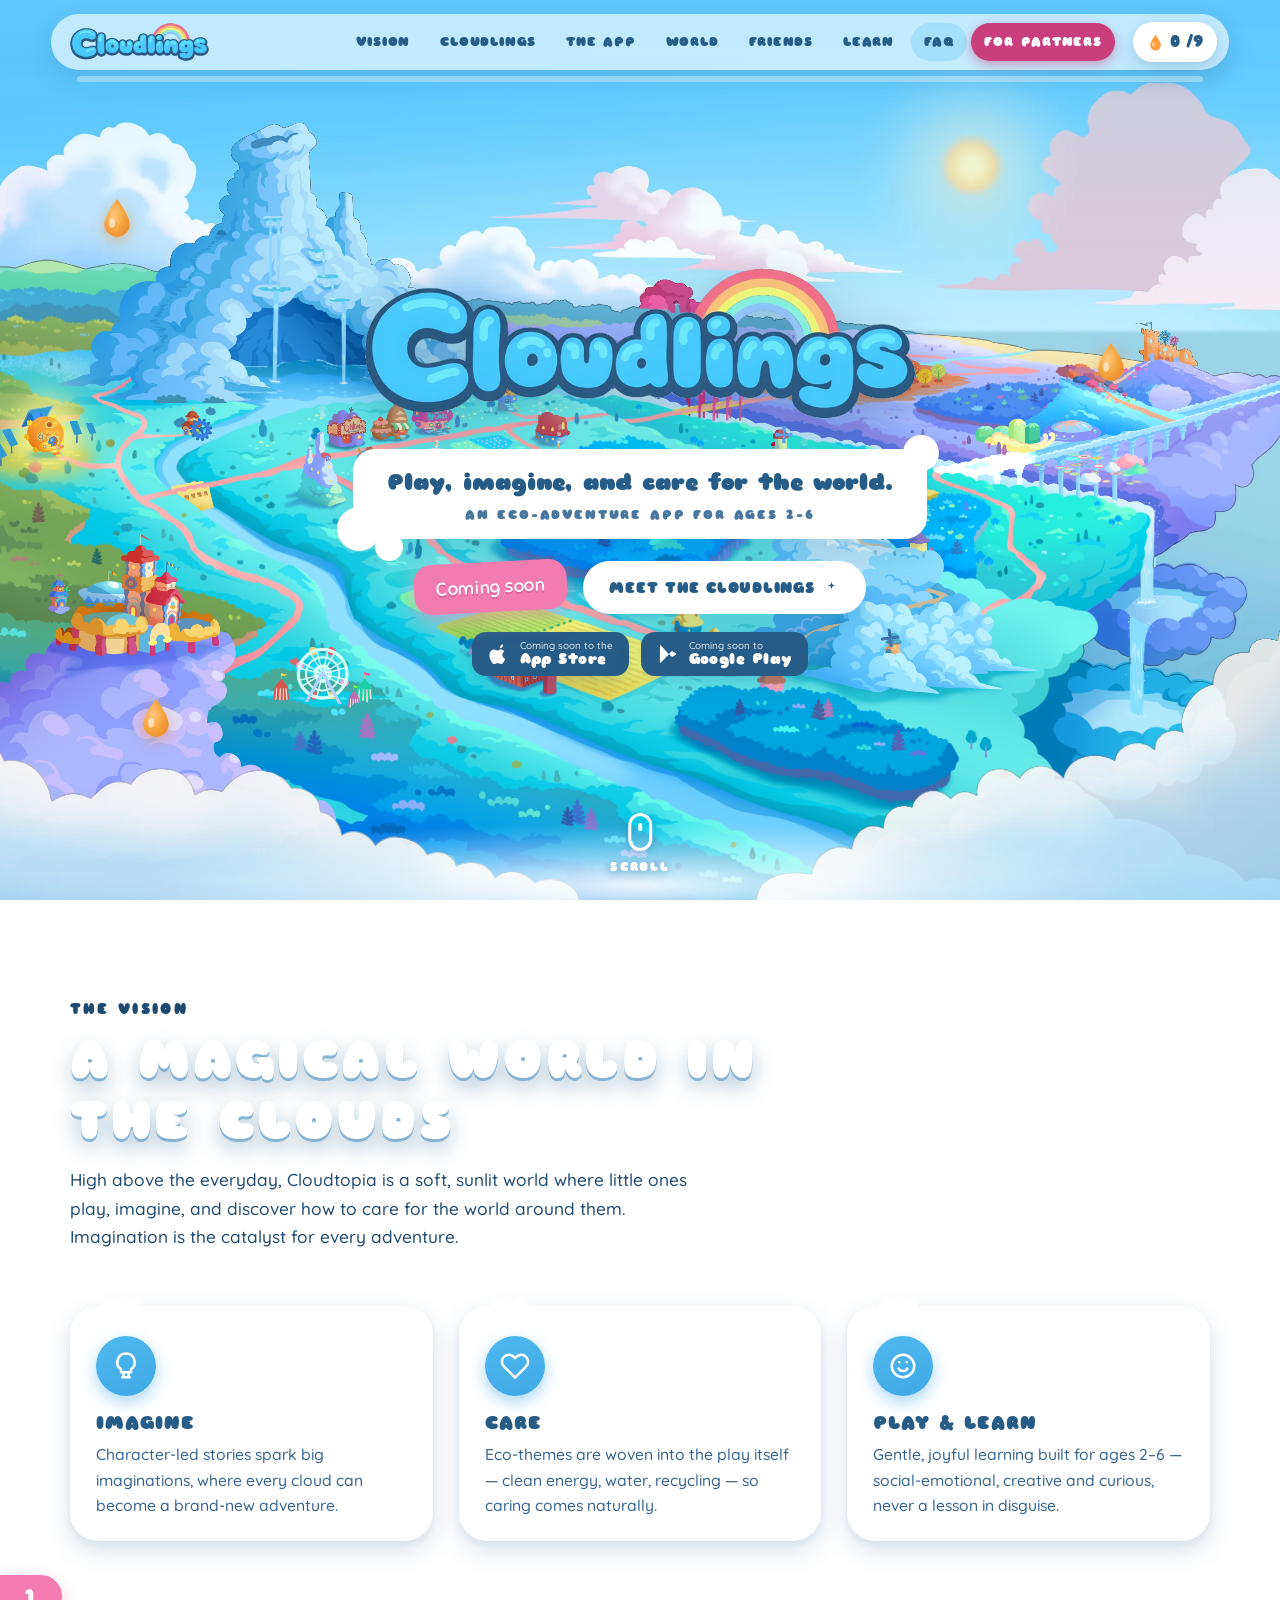
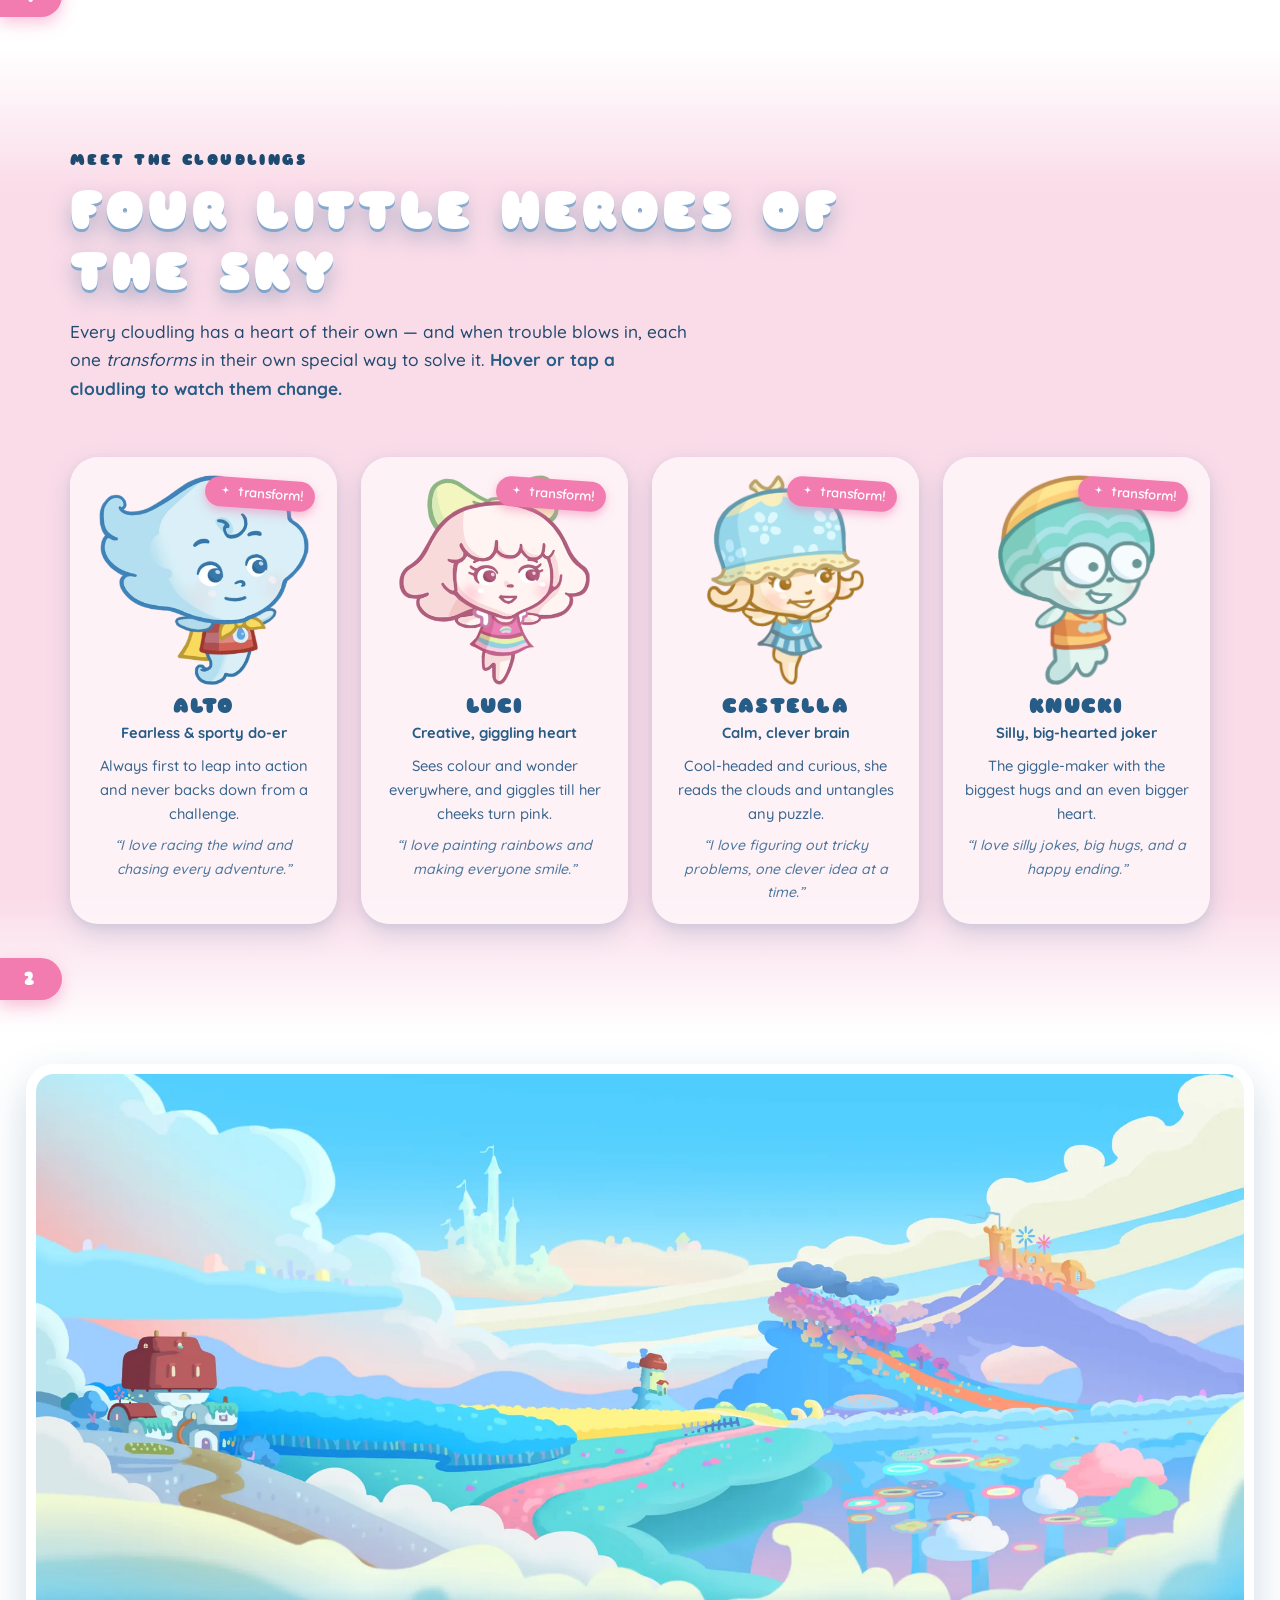
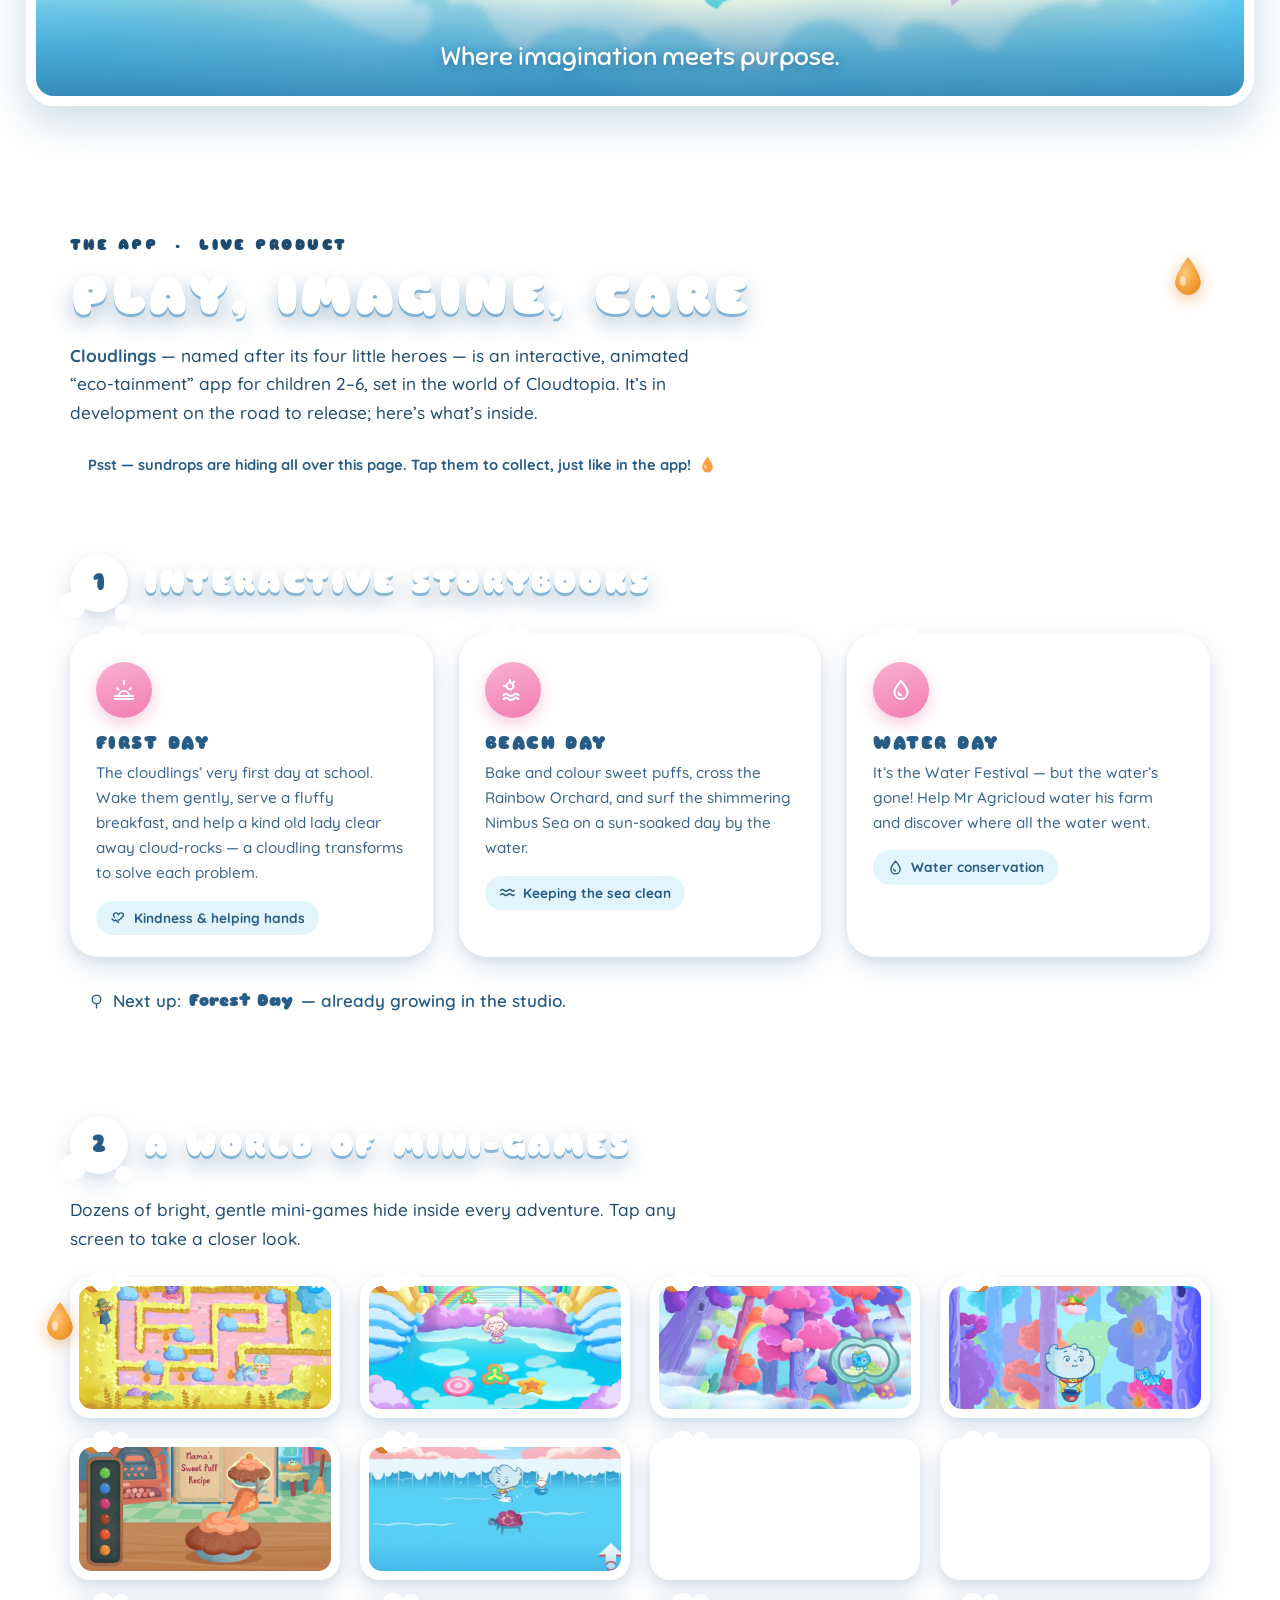
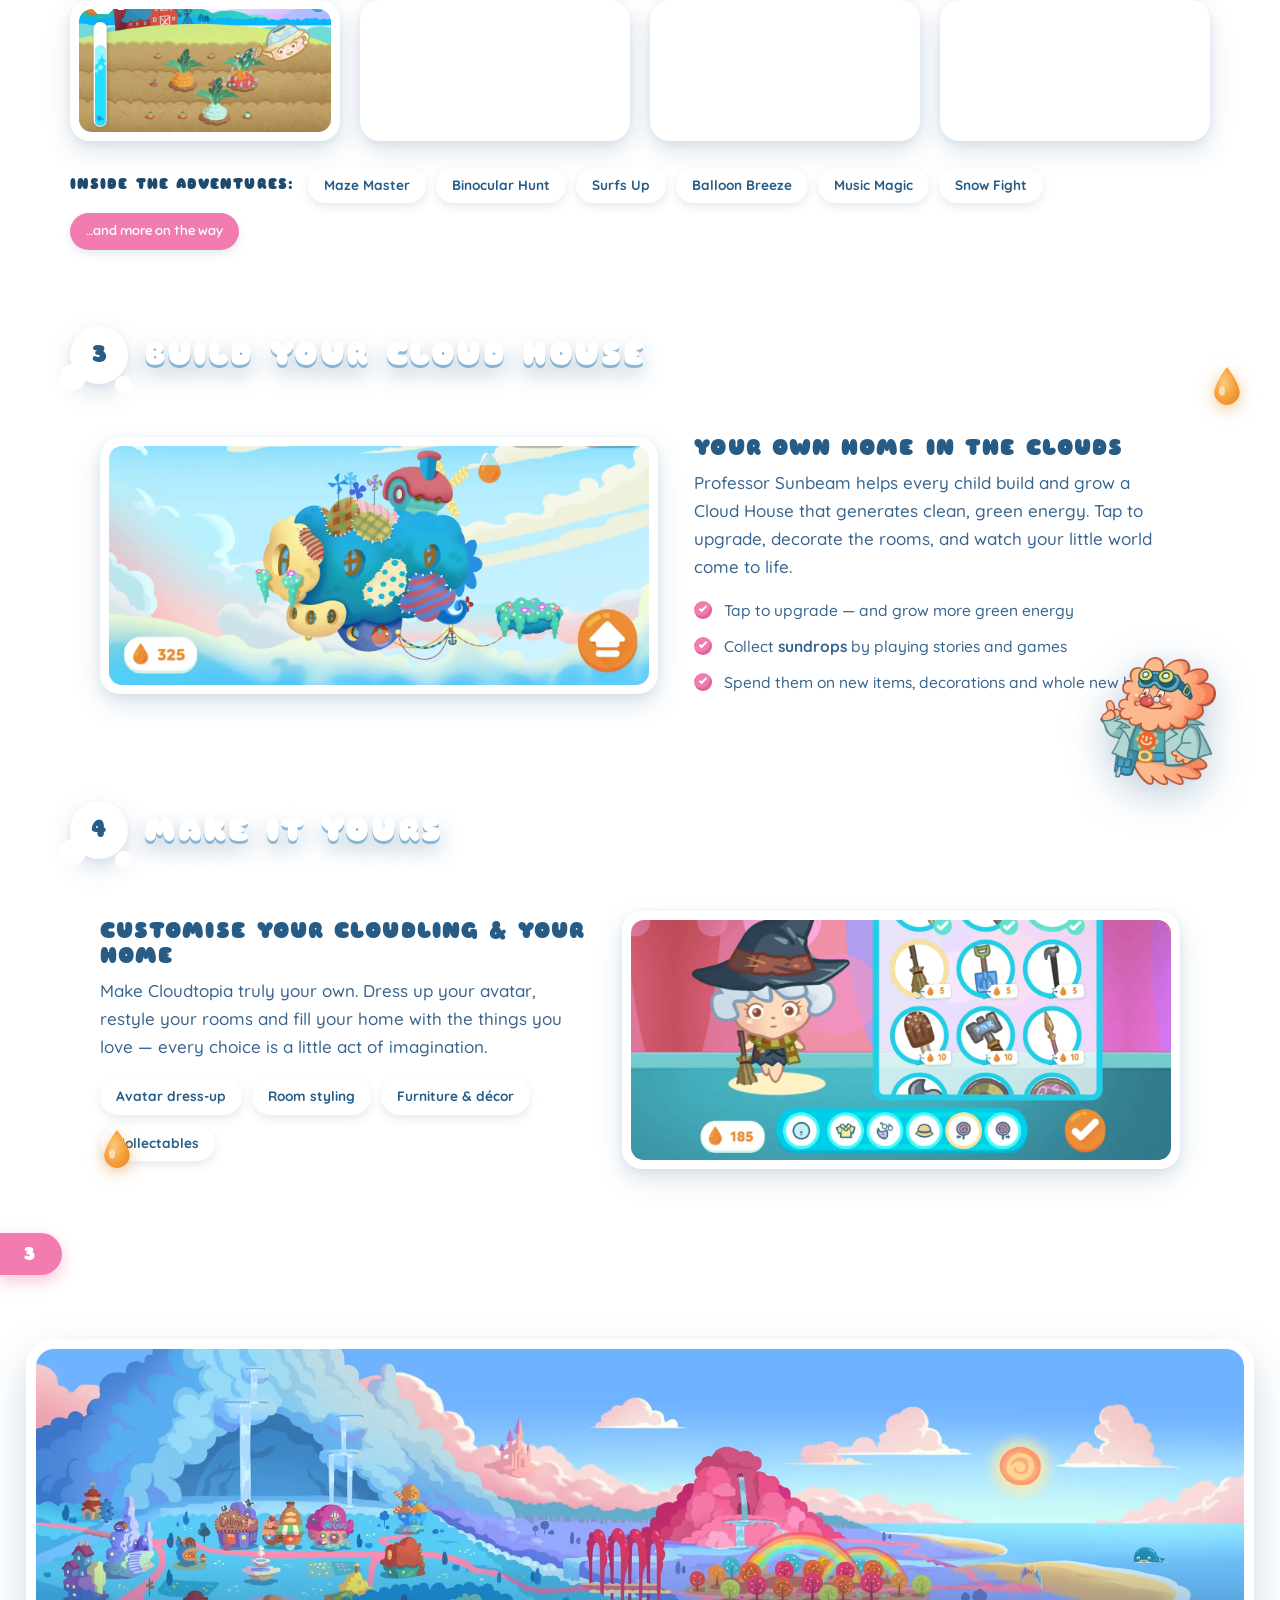
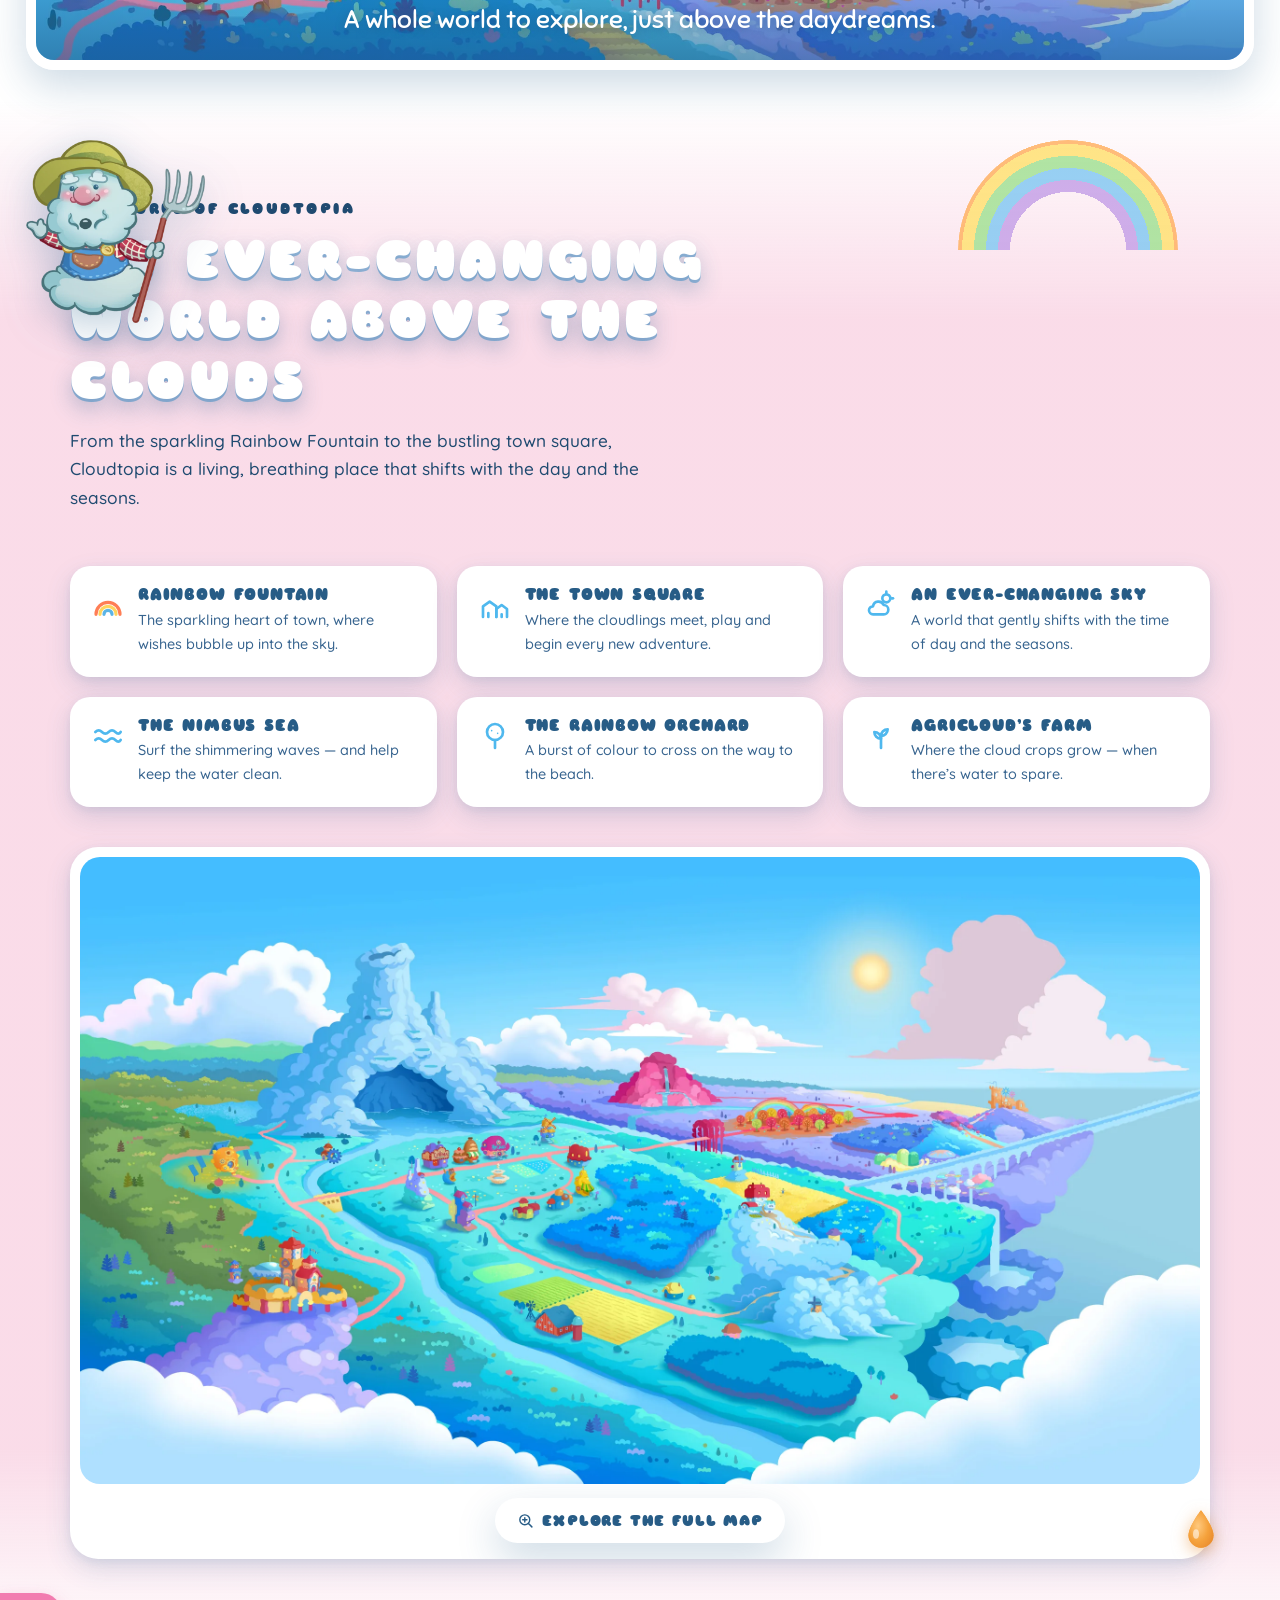
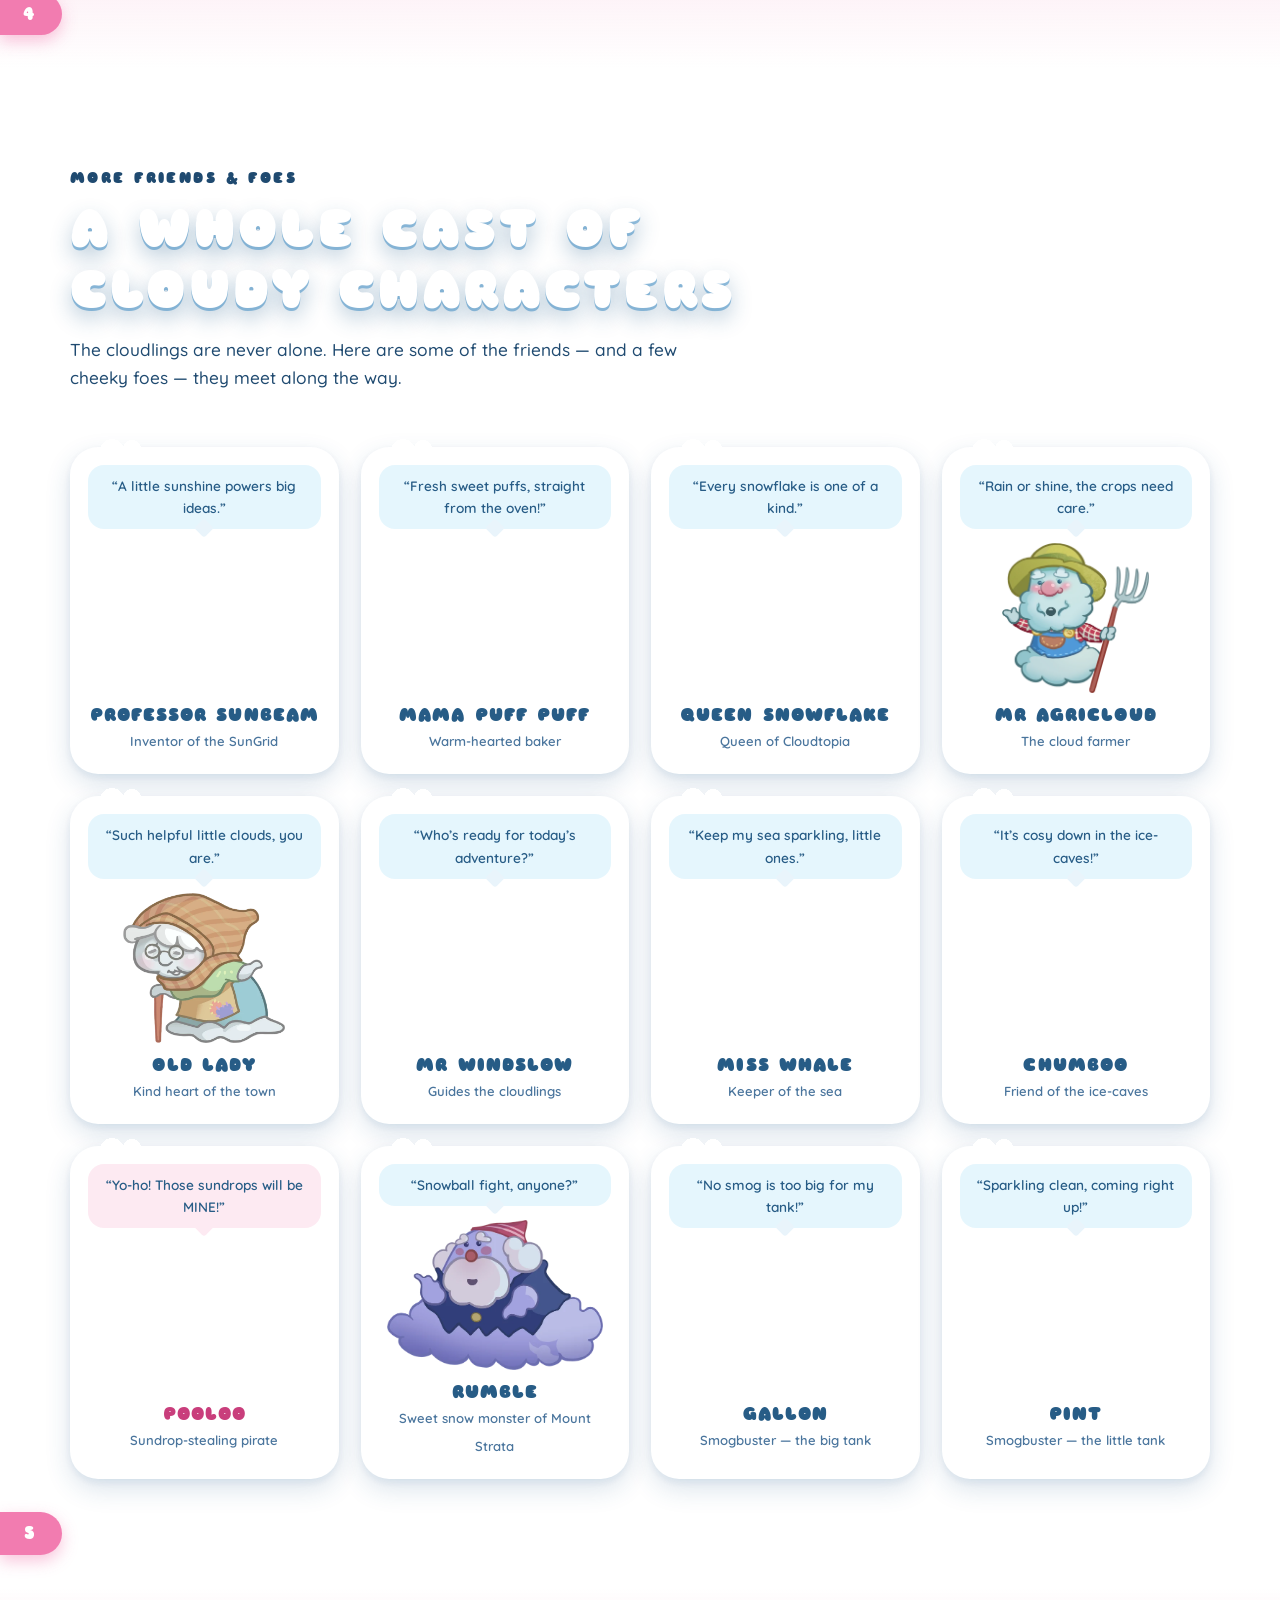
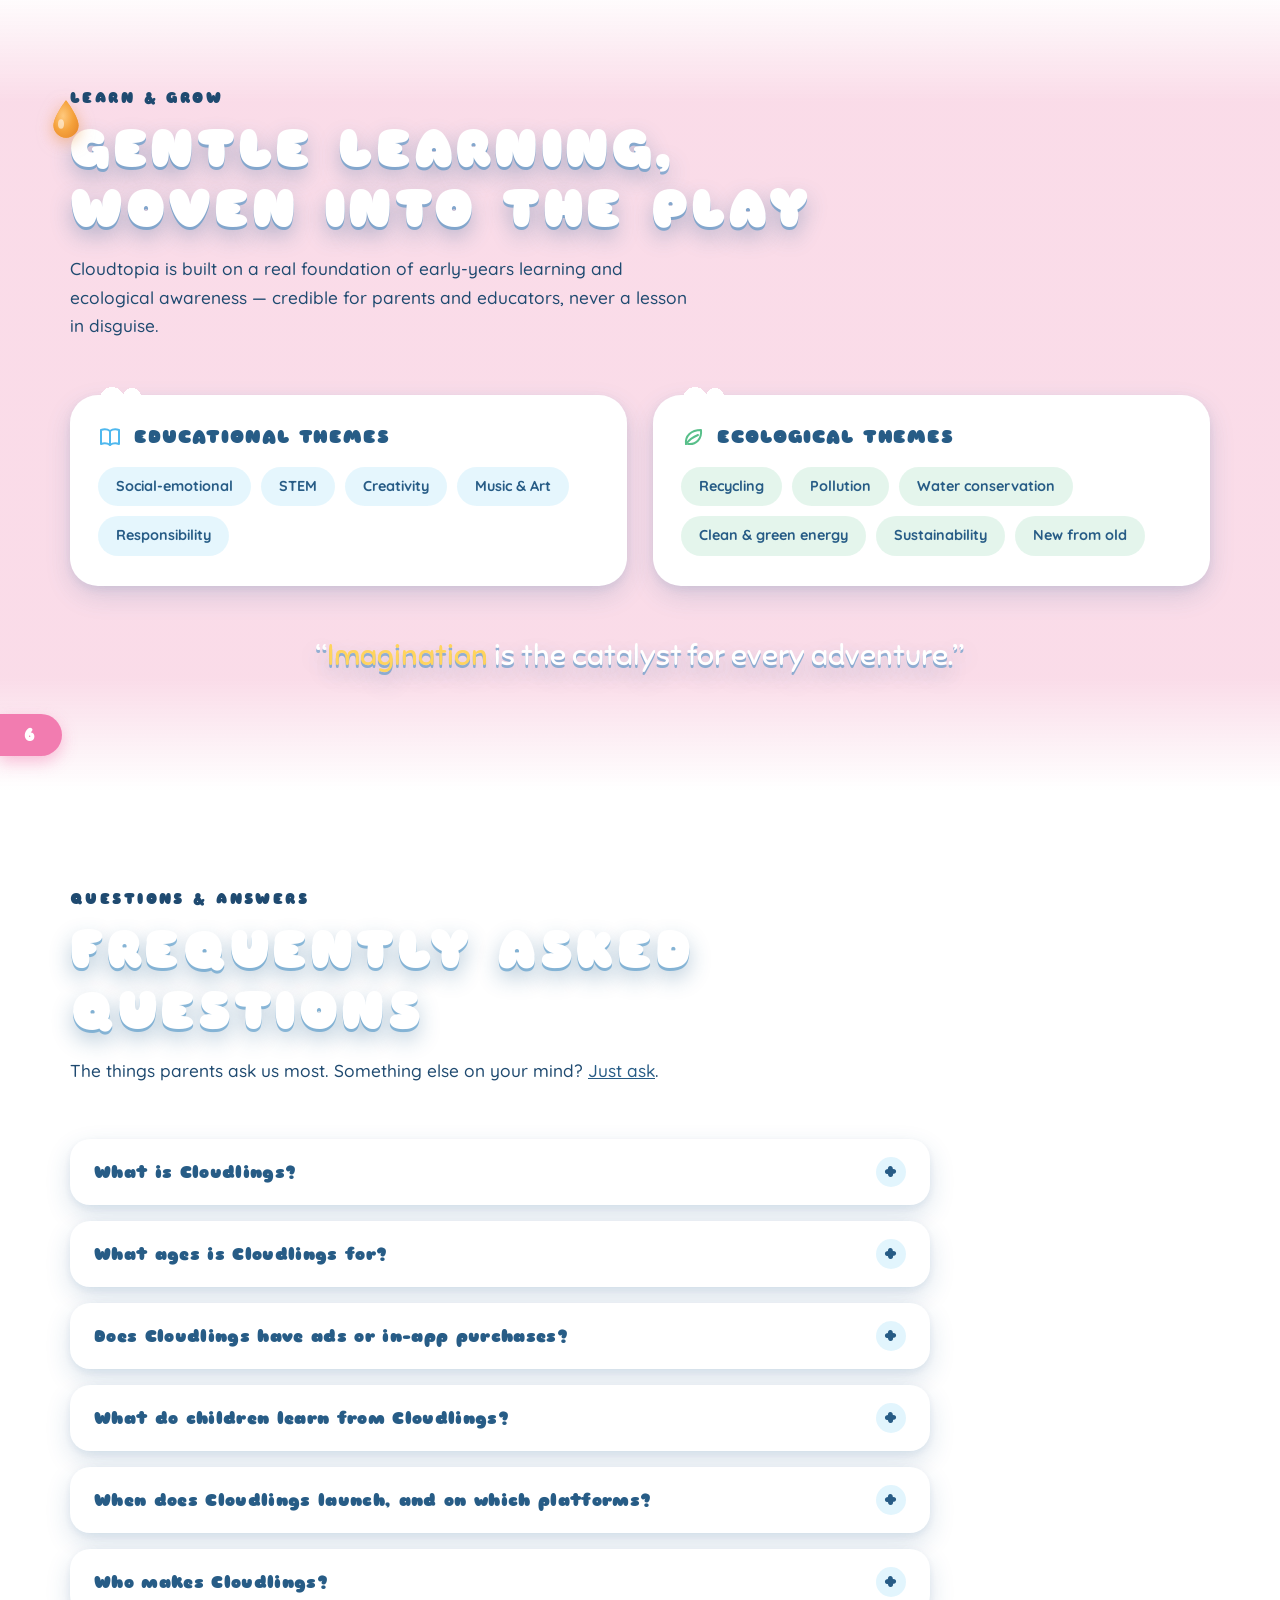
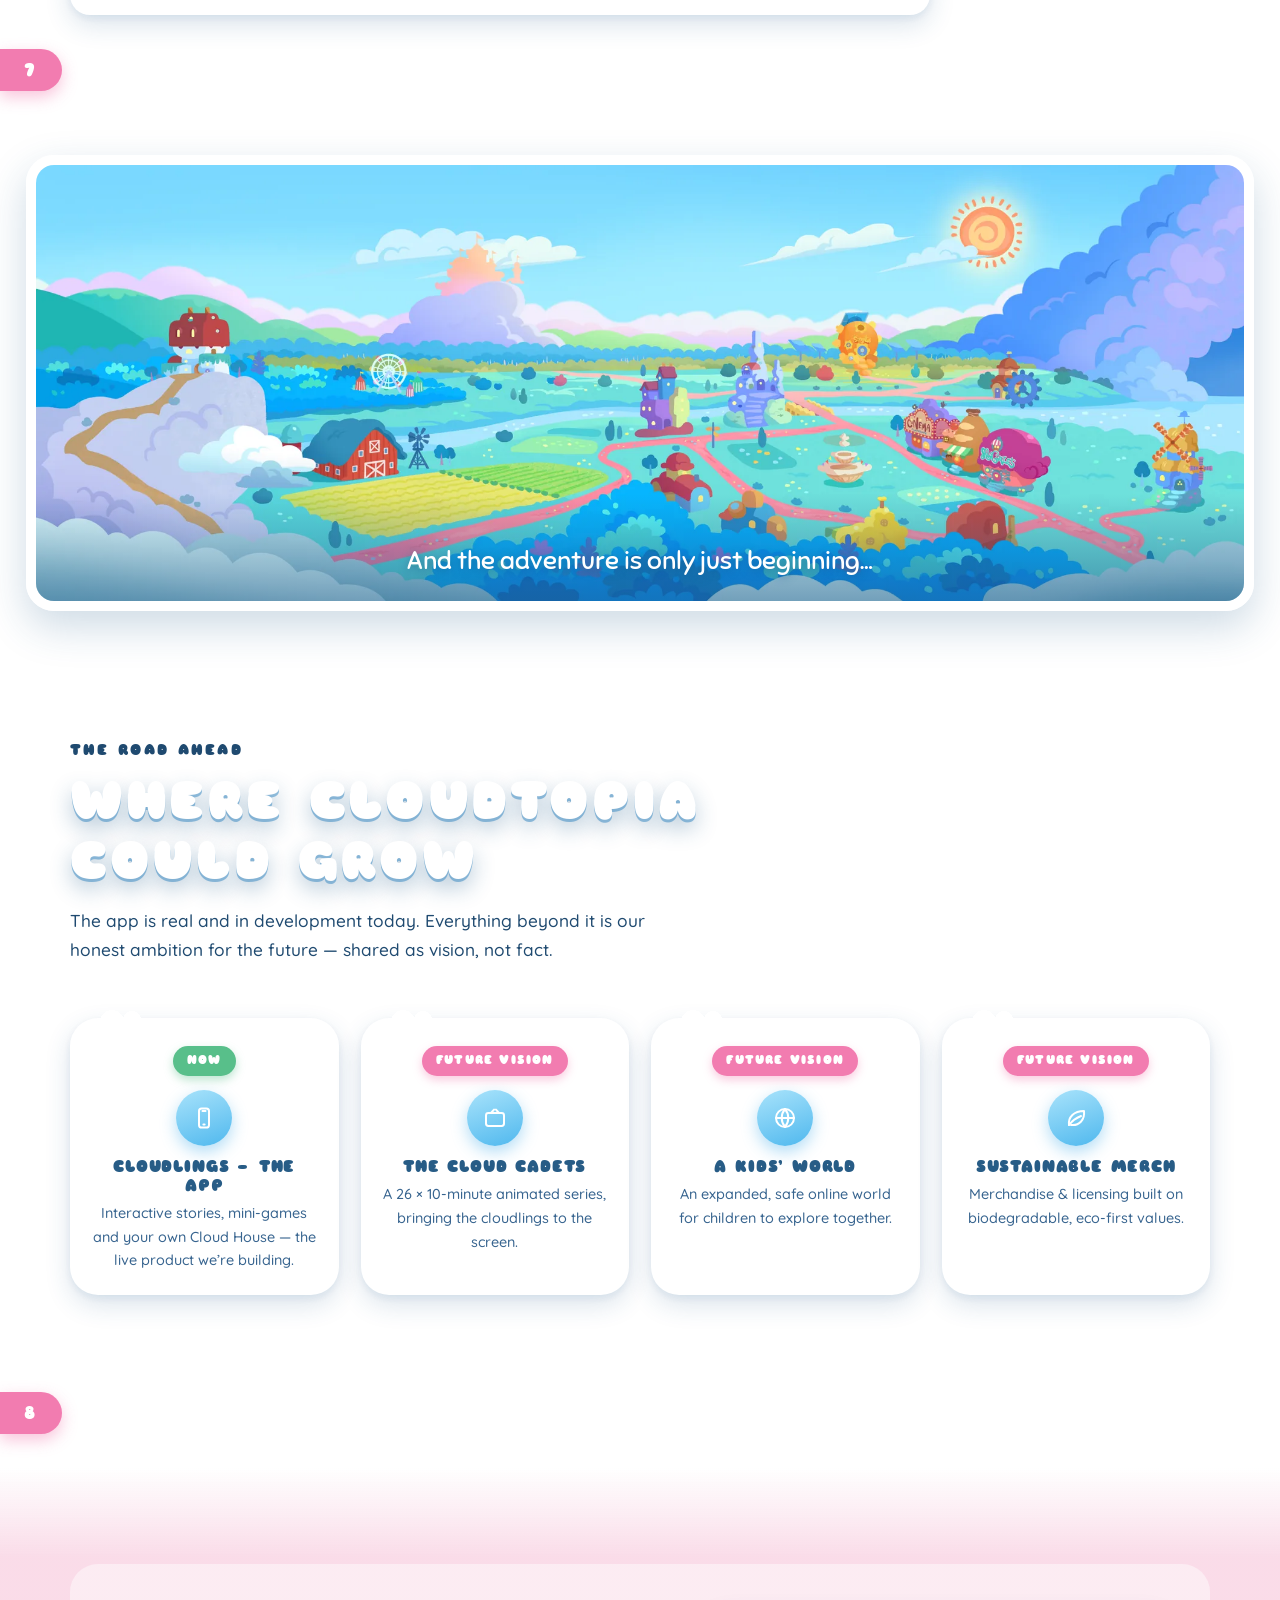
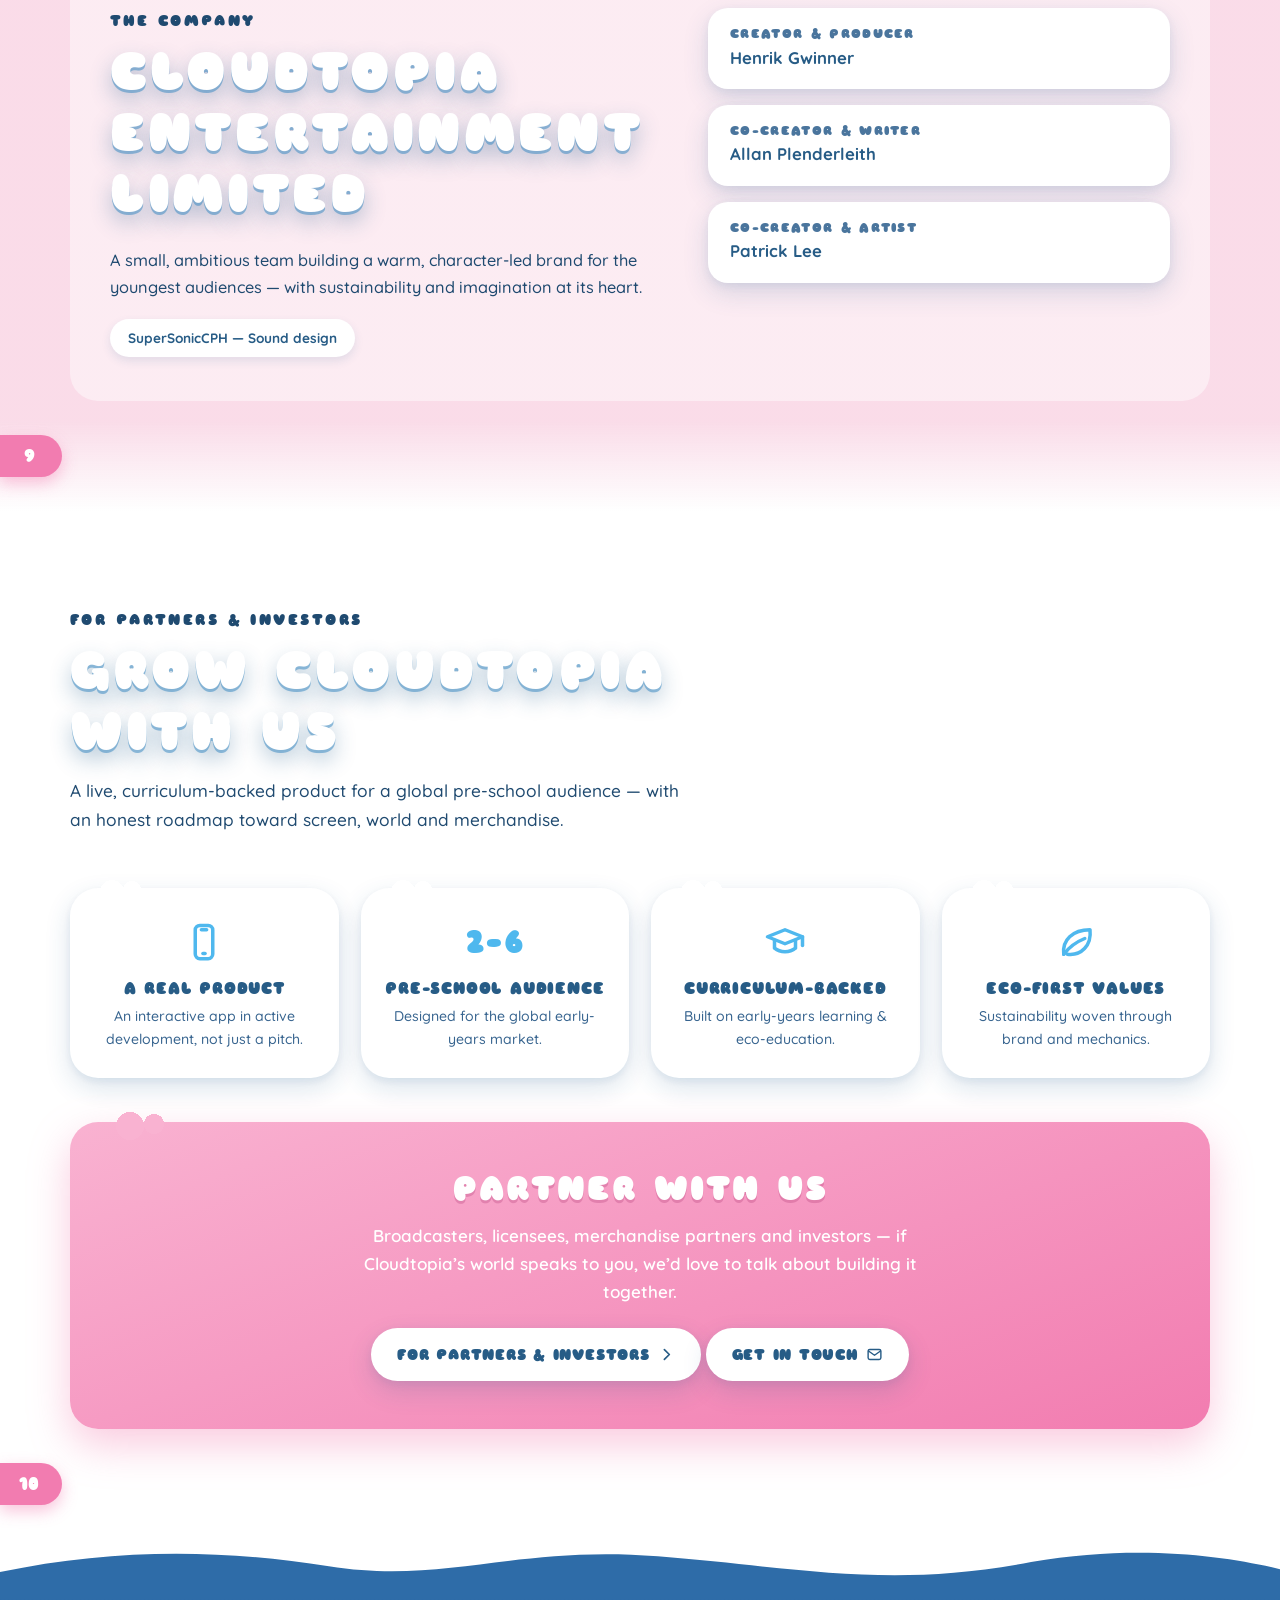
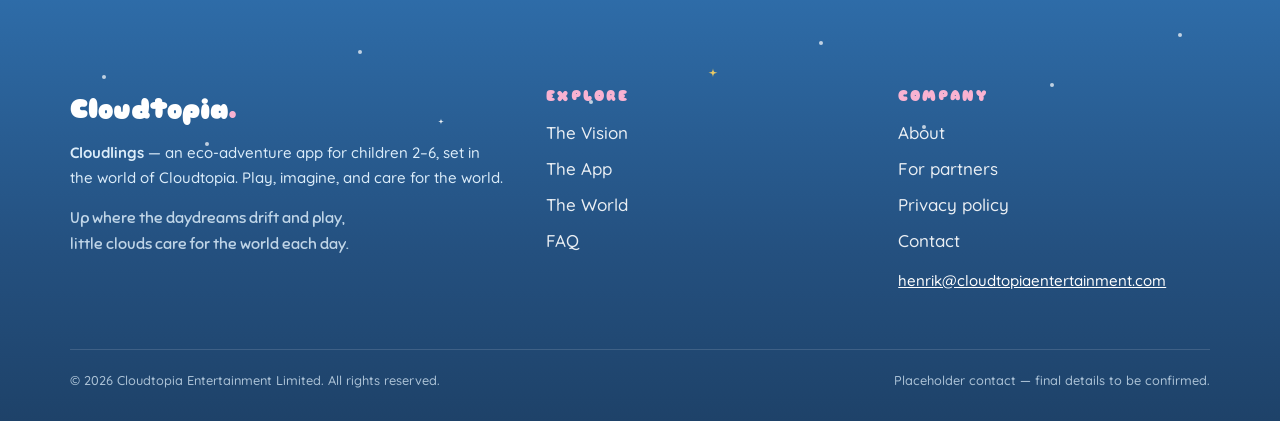
==== commit 1c7f768f: "Align character copy and mini-game names with the show bible Per "Cloud Cadets Show Bible" and the t" ====
--- a/index.html
+++ b/index.html
@@ -443,16 +443,12 @@
       </div>
       <div class="game-names reveal" aria-label="Some of the real mini-games inside the app">
         <span class="game-names__label">Inside the adventures:</span>
-        <span class="chip">Castella’s Rockdrop</span>
-        <span class="chip">Surf</span>
-        <span class="chip">Sweet Puff Colour Match</span>
-        <span class="chip">Whale Clean</span>
-        <span class="chip">Water the Farm</span>
-        <span class="chip">Mountain Melt</span>
-        <span class="chip">Musical Icicles</span>
-        <span class="chip">Hail Catcher</span>
-        <span class="chip">Snowball Defense</span>
-        <span class="chip">Forest Balloon</span>
+        <span class="chip">Maze Master</span>
+        <span class="chip">Binocular Hunt</span>
+        <span class="chip">Surfs Up</span>
+        <span class="chip">Balloon Breeze</span>
+        <span class="chip">Music Magic</span>
+        <span class="chip">Snow Fight</span>
         <span class="chip chip--more">…and more on the way</span>
       </div>
     </div>
@@ -544,7 +540,7 @@
       <article class="friend reveal">
         <p class="friend__quote">“A little sunshine powers big ideas.”</p>
         <div class="friend__art"><img src="assets/img/side_professor.webp" alt="Professor Sunbeam" width="600" height="665" loading="lazy" decoding="async"></div>
-        <h4>Professor Sunbeam</h4><span>Cloud House mentor</span>
+        <h4>Professor Sunbeam</h4><span>Inventor of the SunGrid</span>
       </article>
       <article class="friend reveal">
         <p class="friend__quote">“Fresh sweet puffs, straight from the oven!”</p>
@@ -554,7 +550,7 @@
       <article class="friend reveal">
         <p class="friend__quote">“Every snowflake is one of a kind.”</p>
         <div class="friend__art"><img src="assets/img/side_queen.webp" alt="Queen Snowflake" width="600" height="877" loading="lazy" decoding="async"></div>
-        <h4>Queen Snowflake</h4><span>Ruler of the cold</span>
+        <h4>Queen Snowflake</h4><span>Queen of Cloudtopia</span>
       </article>
       <article class="friend reveal">
         <p class="friend__quote">“Rain or shine, the crops need care.”</p>
@@ -582,27 +578,27 @@
         <h4>Chumboo</h4><span>Friend of the ice-caves</span>
       </article>
       <article class="friend friend--foe reveal">
-        <p class="friend__quote">“Yo-ho! Who left this treasure lying about?”</p>
+        <p class="friend__quote">“Yo-ho! Those sundrops will be MINE!”</p>
         <div class="friend__art">
           <img class="swap swap--base" src="assets/img/side_pooloo.webp" alt="Pooloo the Pirate" width="600" height="722" loading="lazy" decoding="async">
           <img class="swap swap--alt" src="assets/img/side_pooloo_cannon.webp" alt="" aria-hidden="true" width="600" height="549" loading="lazy" decoding="async">
         </div>
-        <h4>Pooloo</h4><span>Mischief on the seas</span>
-      </article>
-      <article class="friend reveal">
-        <p class="friend__quote">“GRUMBLE… who woke me up?!”</p>
+        <h4>Pooloo</h4><span>Sundrop-stealing pirate</span>
+      </article>
+      <article class="friend reveal">
+        <p class="friend__quote">“Snowball fight, anyone?”</p>
         <div class="friend__art"><img src="assets/img/side_rumble.webp" alt="Rumble" width="600" height="417" loading="lazy" decoding="async"></div>
-        <h4>Rumble</h4><span>Thunder &amp; bluster</span>
-      </article>
-      <article class="friend reveal">
-        <p class="friend__quote">“More smog! More mess!”</p>
+        <h4>Rumble</h4><span>Sweet snow monster of Mount Strata</span>
+      </article>
+      <article class="friend reveal">
+        <p class="friend__quote">“No smog is too big for my tank!”</p>
         <div class="friend__art"><img src="assets/img/side_smog_gallon.webp" alt="Gallon the Smogbuster" width="600" height="851" loading="lazy" decoding="async"></div>
-        <h4>Gallon</h4><span>Smogbuster</span>
-      </article>
-      <article class="friend reveal">
-        <p class="friend__quote">“Smog, glorious smog!”</p>
+        <h4>Gallon</h4><span>Smogbuster — the big tank</span>
+      </article>
+      <article class="friend reveal">
+        <p class="friend__quote">“Sparkling clean, coming right up!”</p>
         <div class="friend__art"><img src="assets/img/side_smog_pint.webp" alt="Pint the Smogbuster" width="480" height="665" loading="lazy" decoding="async"></div>
-        <h4>Pint</h4><span>Smogbuster</span>
+        <h4>Pint</h4><span>Smogbuster — the little tank</span>
       </article>
     </div>
   </div>
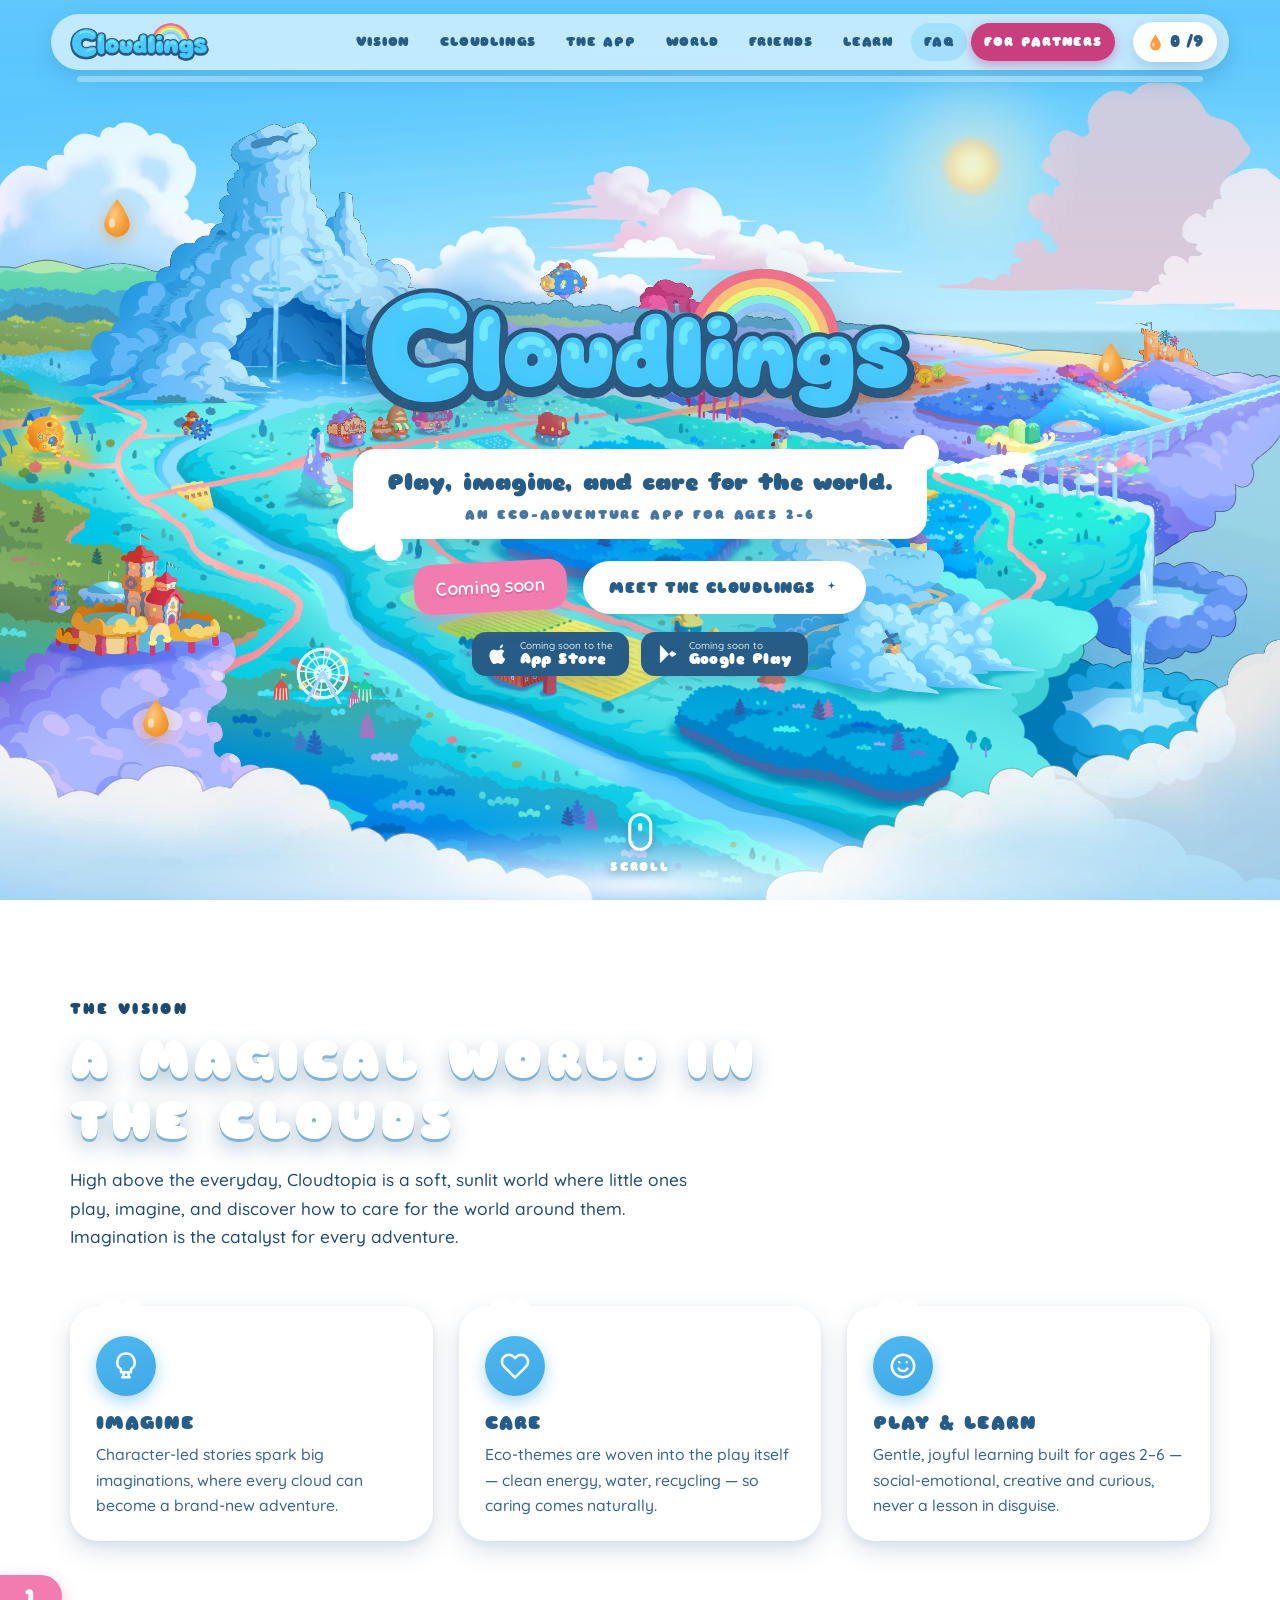
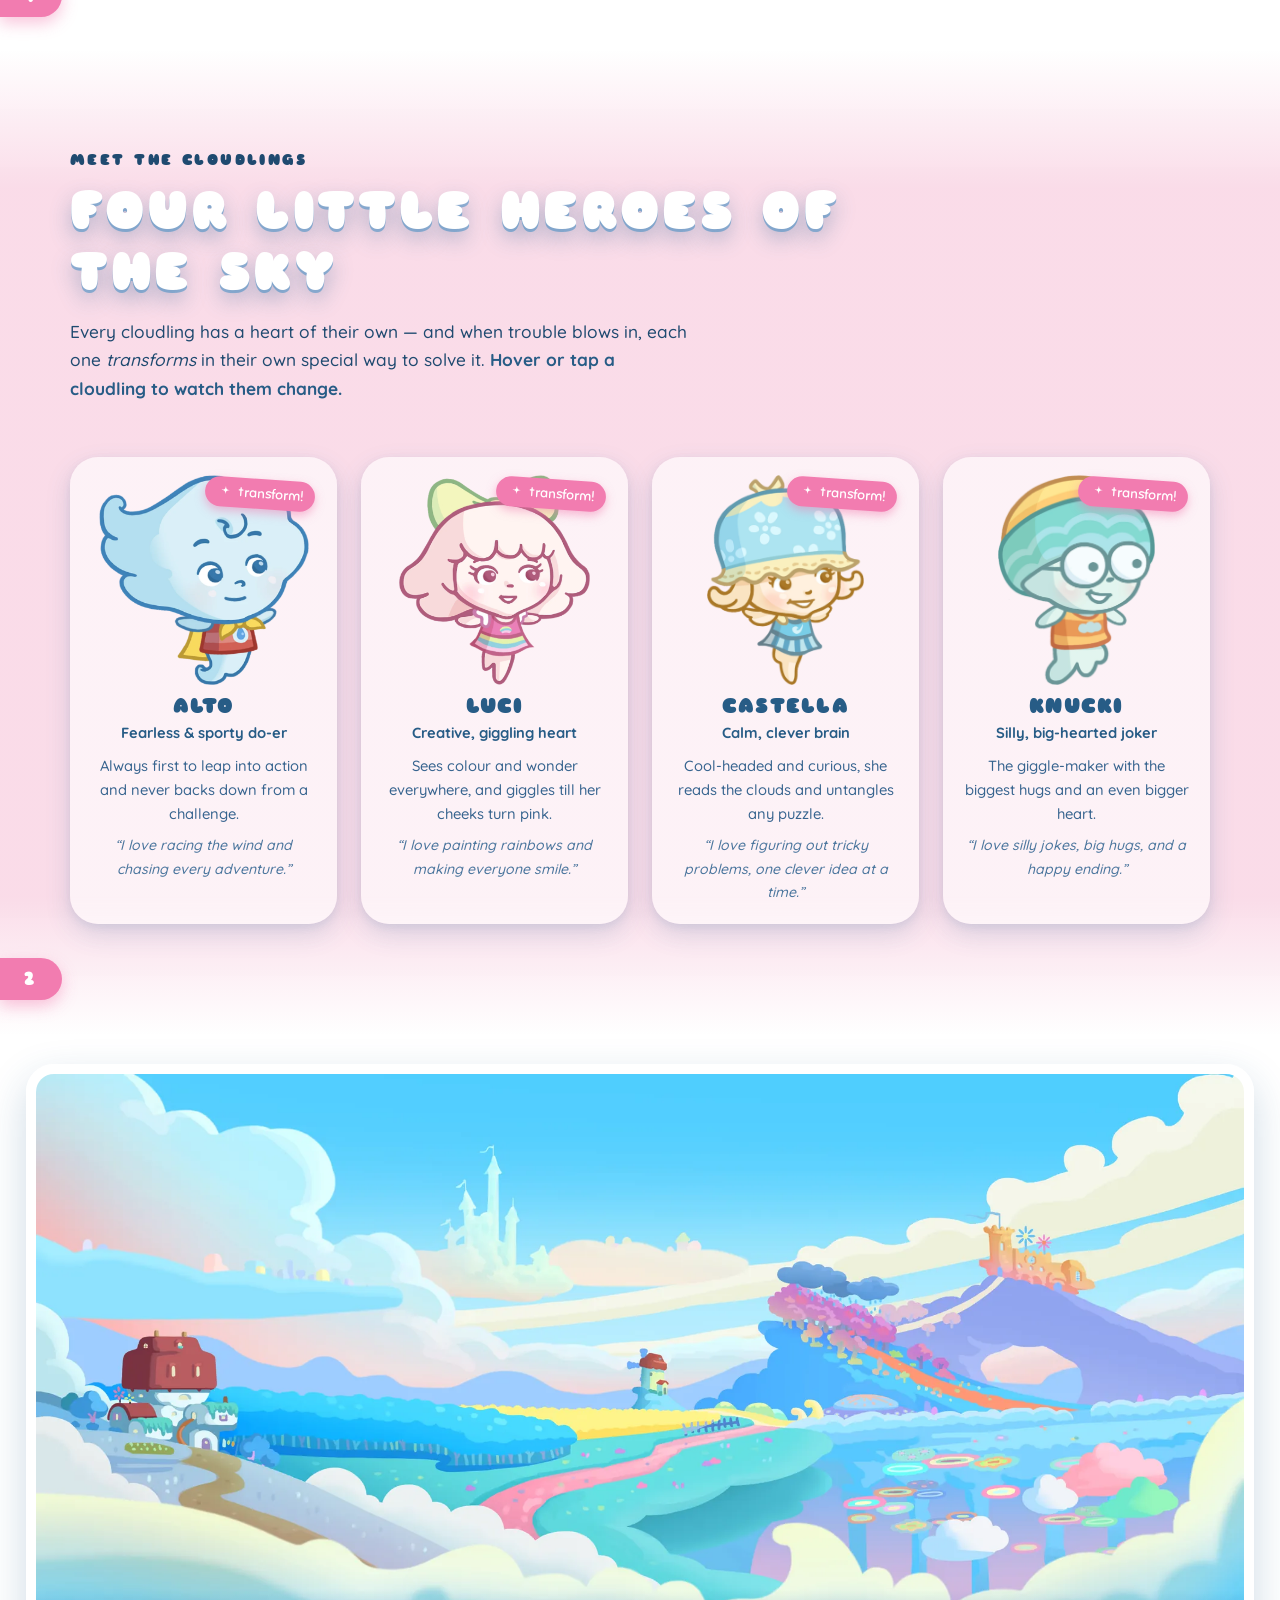
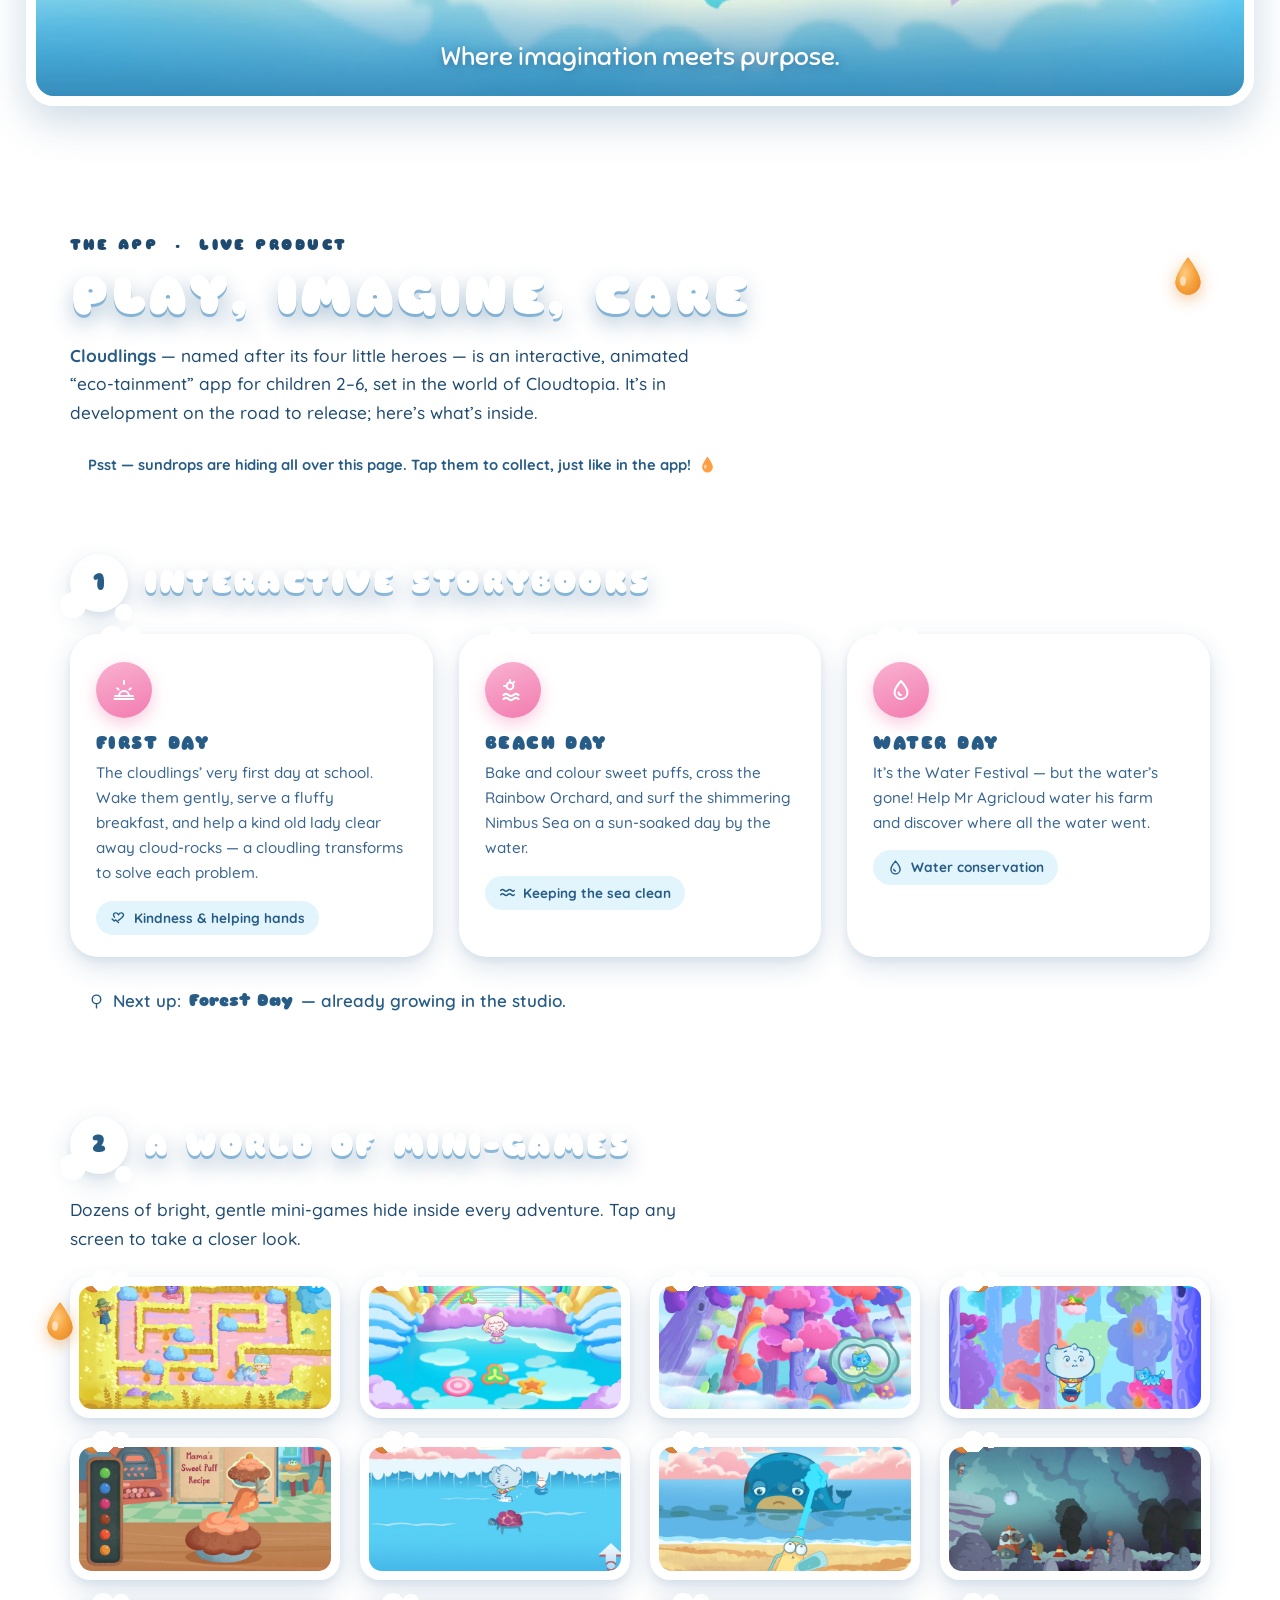
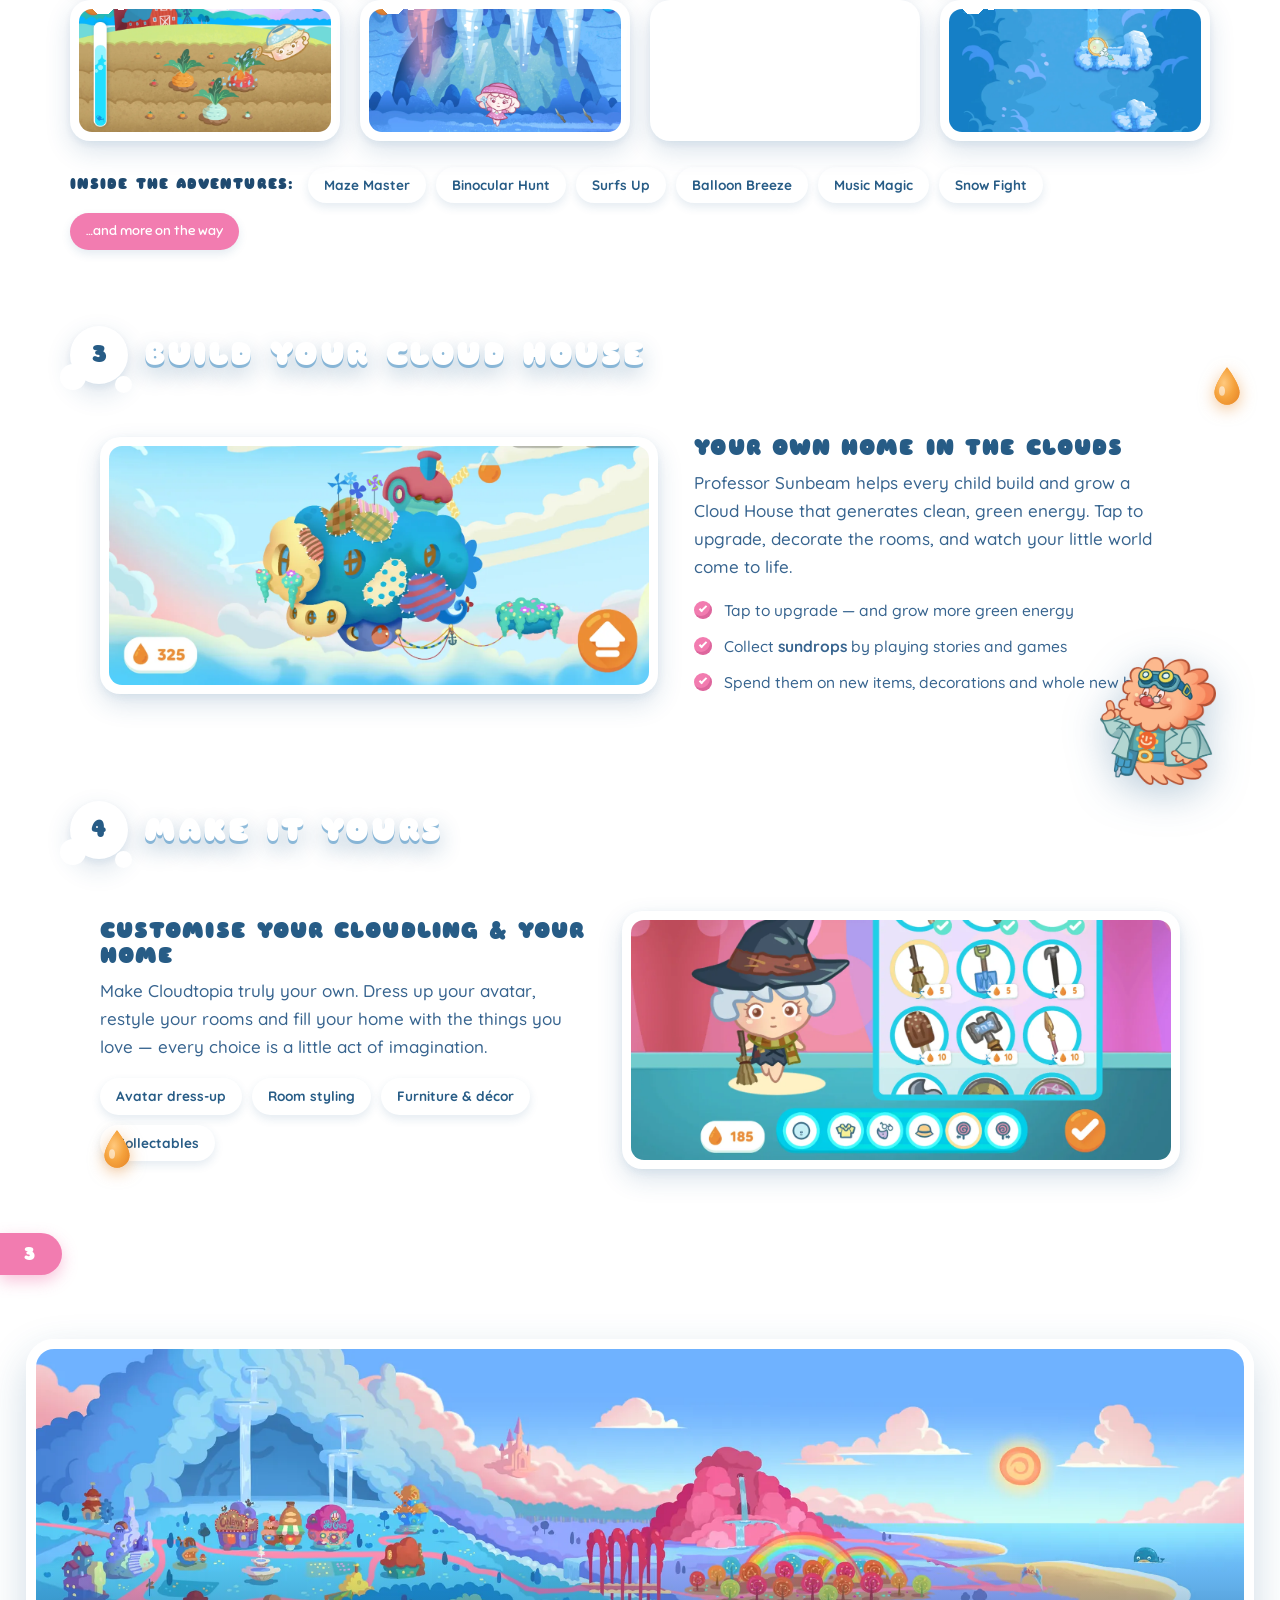
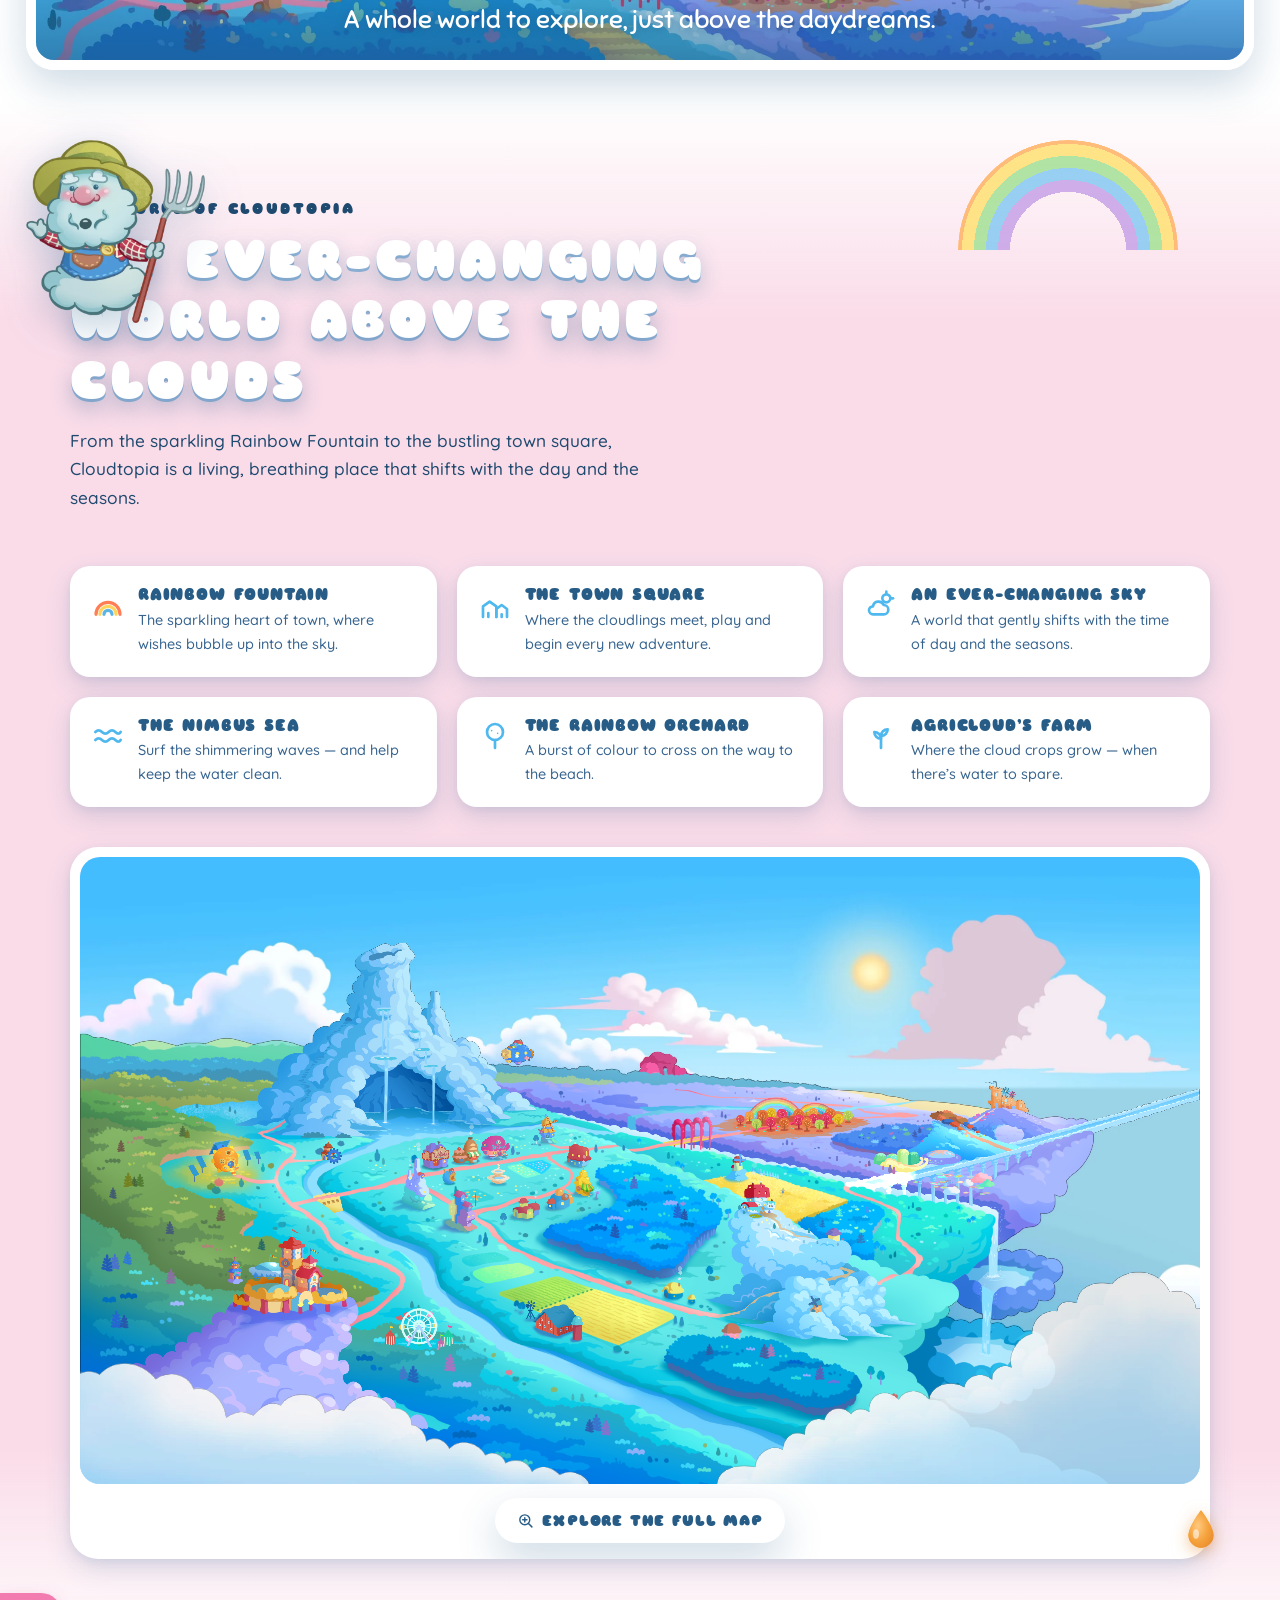
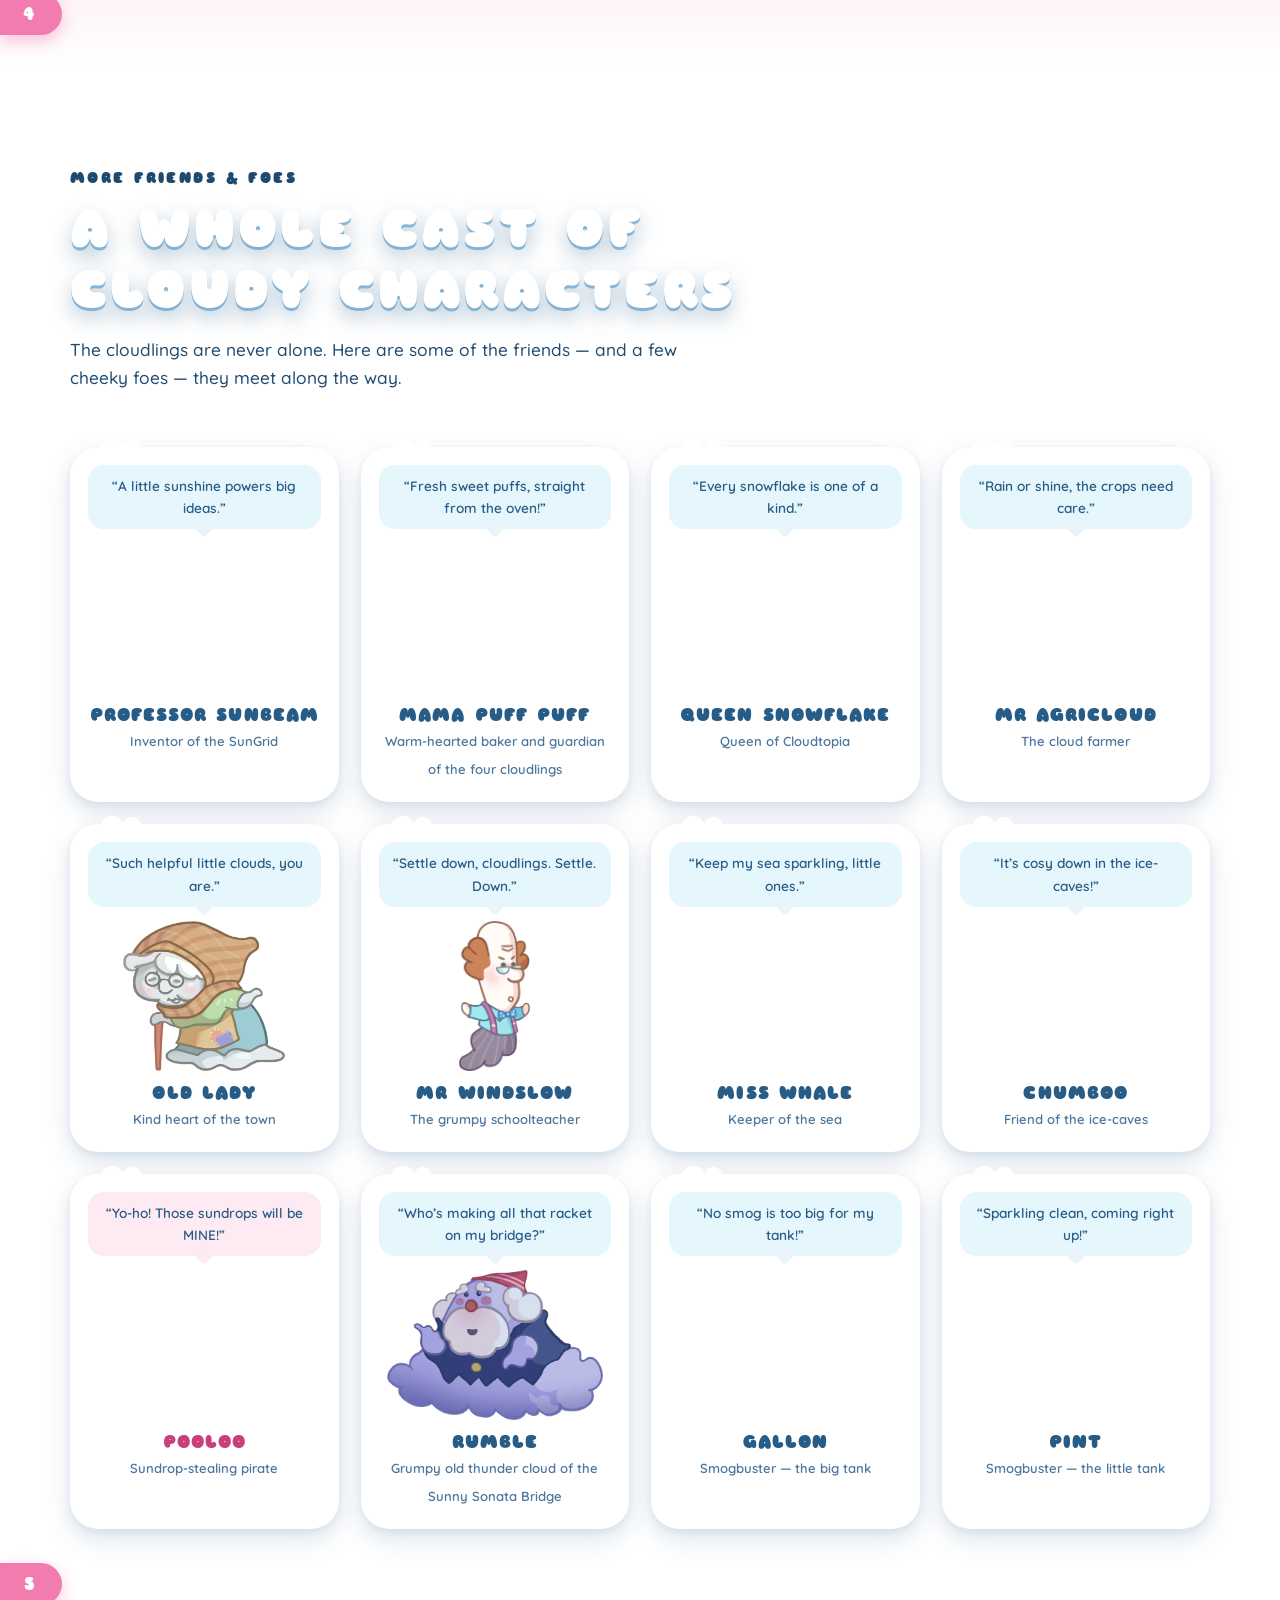
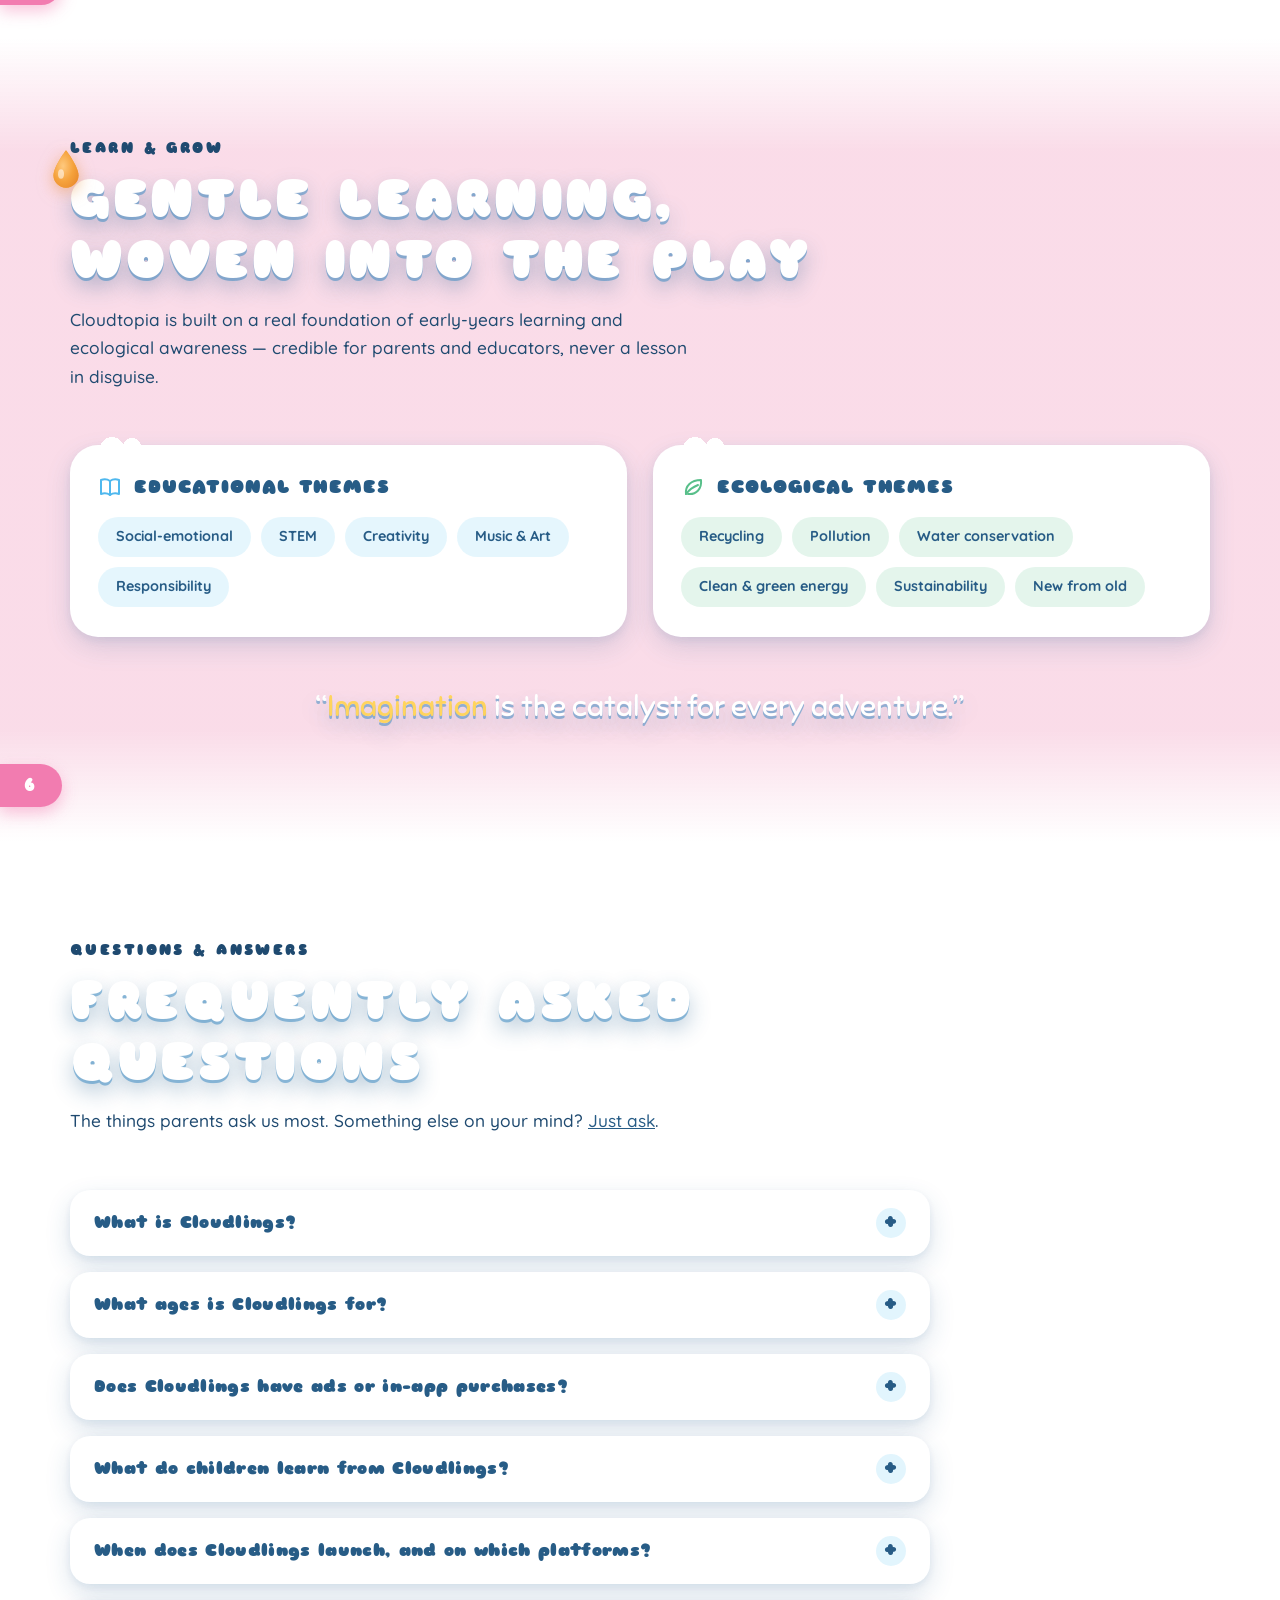
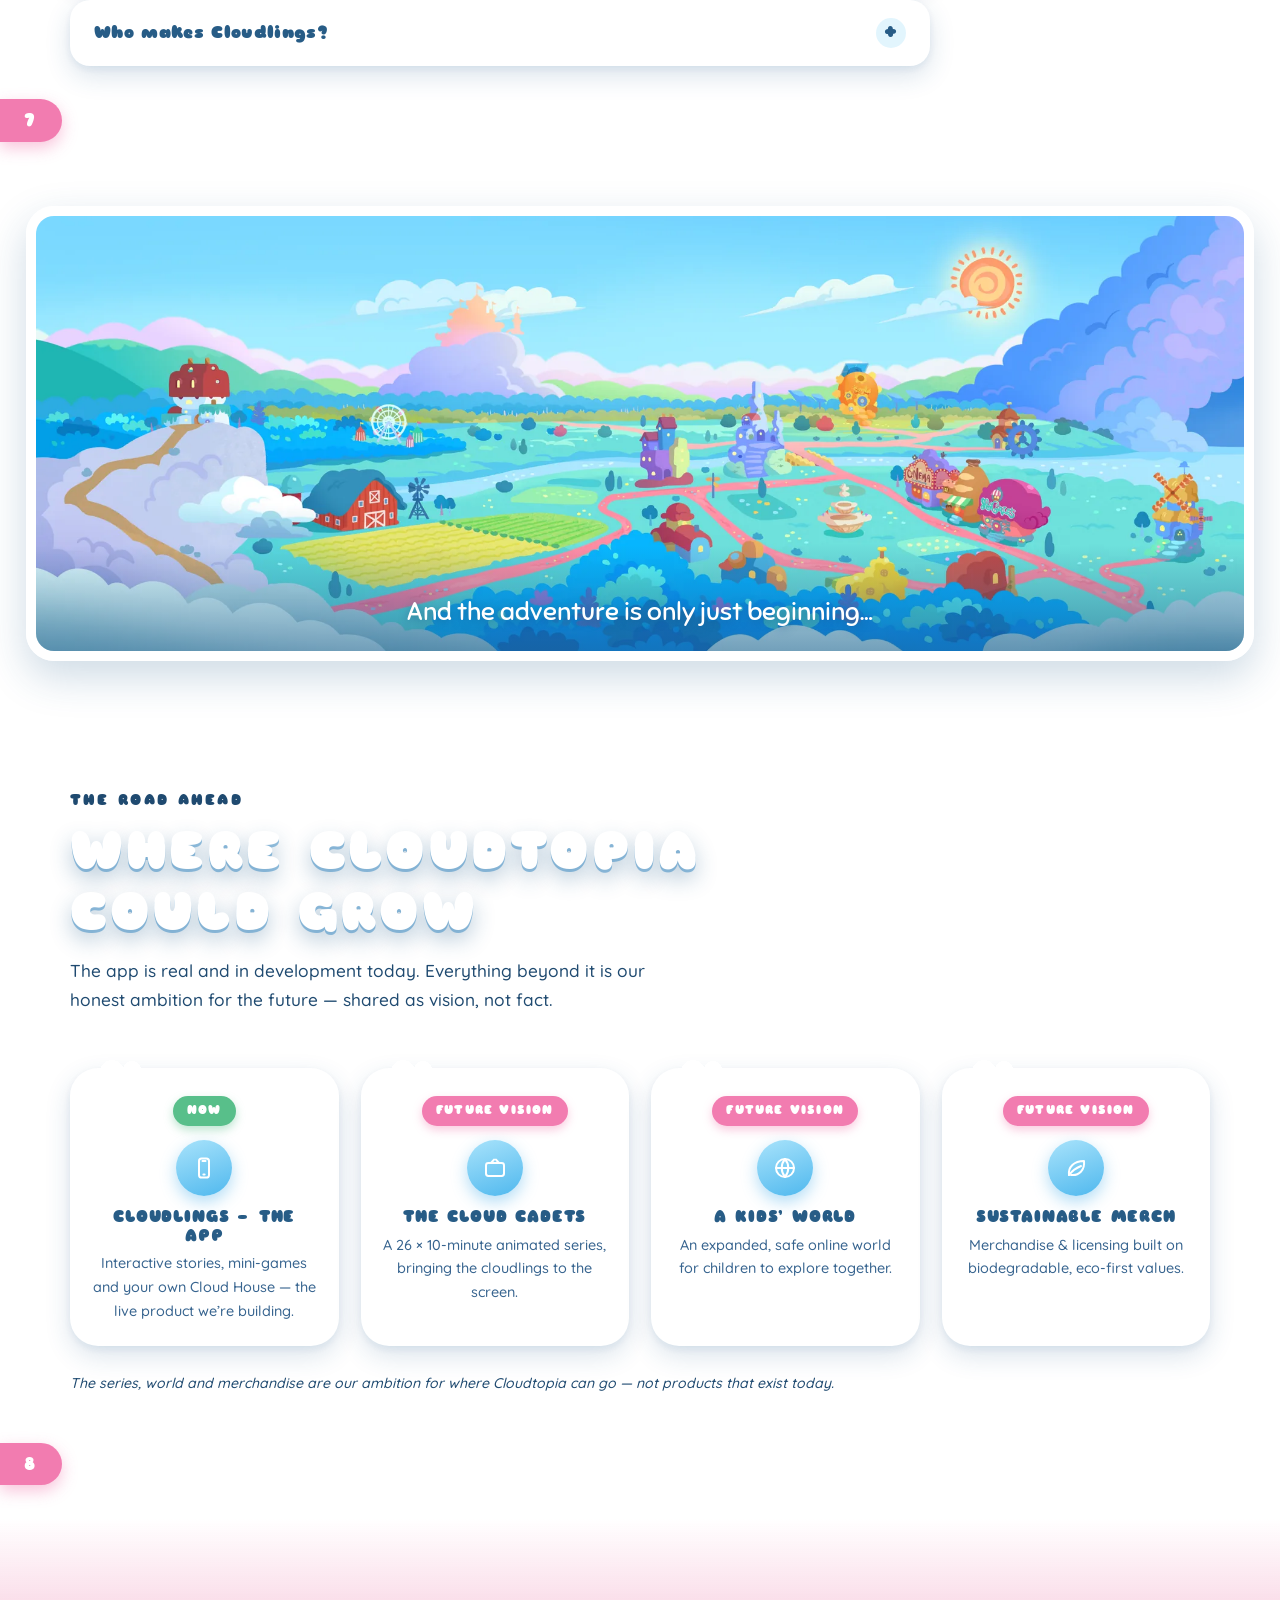
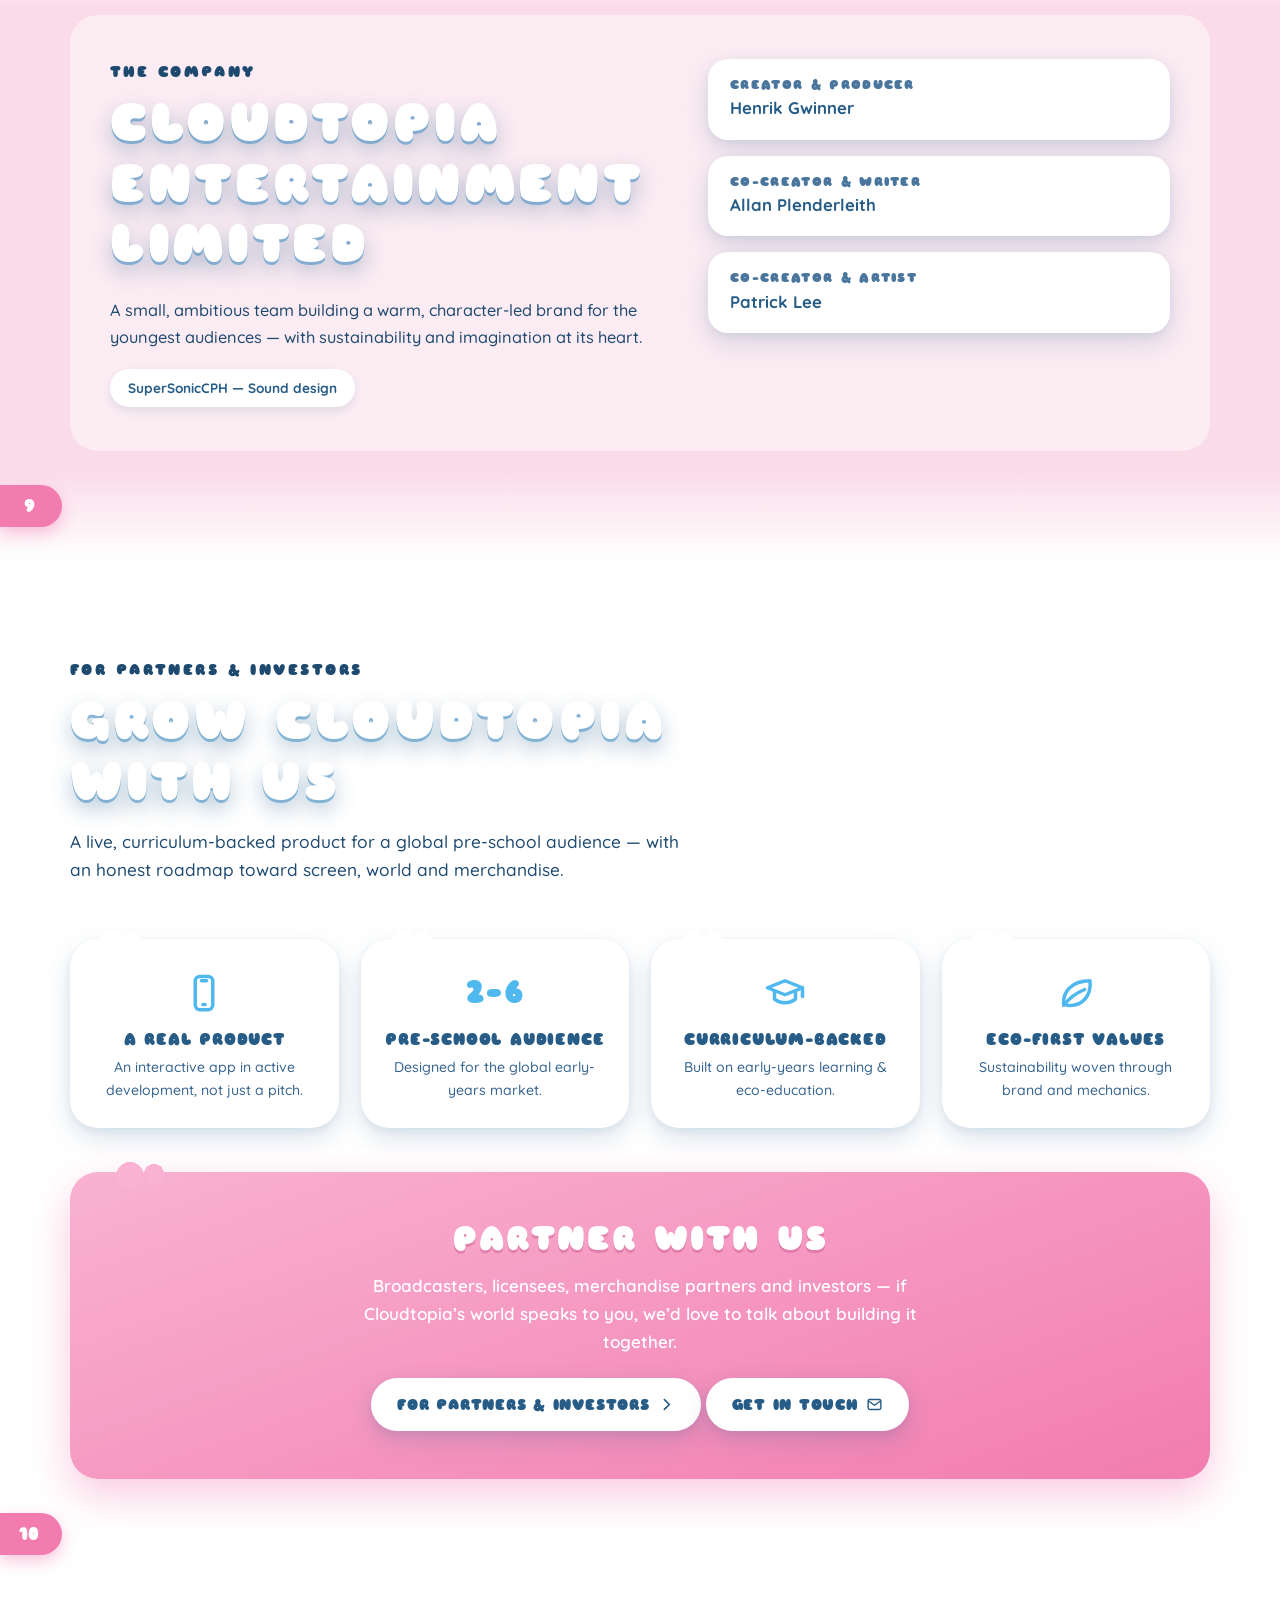
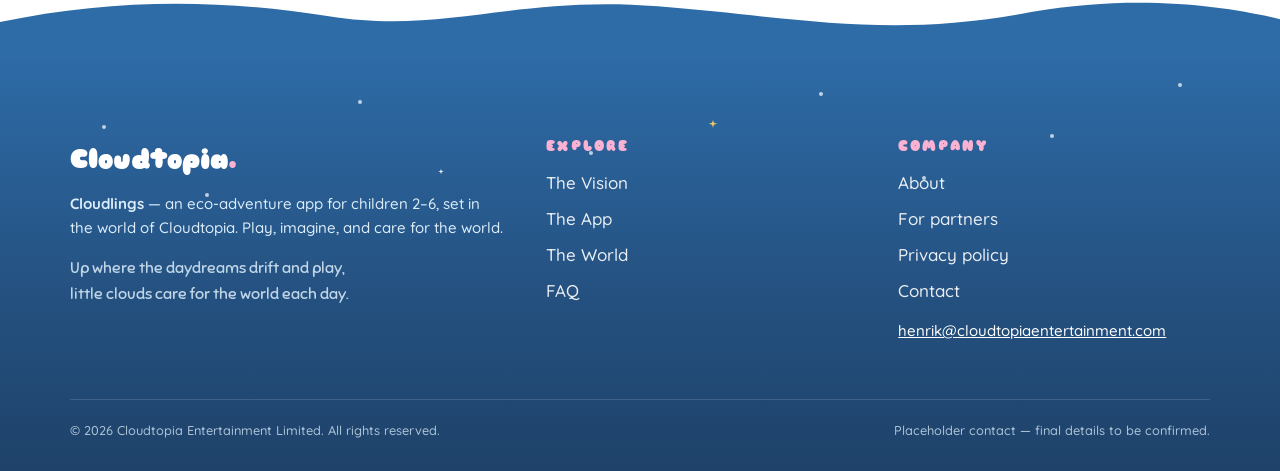
==== commit dedd1685: "Update character cards: Mama Puff Puff, grumpy Mr Windslow, Rumble rename Rumble is the grumpy thund" ====
--- a/index.html
+++ b/index.html
@@ -545,7 +545,7 @@
       <article class="friend reveal">
         <p class="friend__quote">“Fresh sweet puffs, straight from the oven!”</p>
         <div class="friend__art"><img src="assets/img/side_mama.webp" alt="Mama Puff Puff" width="600" height="679" loading="lazy" decoding="async"></div>
-        <h4>Mama Puff Puff</h4><span>Warm-hearted baker</span>
+        <h4>Mama Puff Puff</h4><span>Warm-hearted baker and guardian of the four cloudlings</span>
       </article>
       <article class="friend reveal">
         <p class="friend__quote">“Every snowflake is one of a kind.”</p>
@@ -563,9 +563,9 @@
         <h4>Old Lady</h4><span>Kind heart of the town</span>
       </article>
       <article class="friend reveal">
-        <p class="friend__quote">“Who’s ready for today’s adventure?”</p>
+        <p class="friend__quote">“Settle down, cloudlings. Settle. Down.”</p>
         <div class="friend__art"><img src="assets/img/side_teacher.webp" alt="Mr Windslow" width="600" height="1270" loading="lazy" decoding="async"></div>
-        <h4>Mr Windslow</h4><span>Guides the cloudlings</span>
+        <h4>Mr Windslow</h4><span>The grumpy schoolteacher</span>
       </article>
       <article class="friend reveal">
         <p class="friend__quote">“Keep my sea sparkling, little ones.”</p>
@@ -586,9 +586,9 @@
         <h4>Pooloo</h4><span>Sundrop-stealing pirate</span>
       </article>
       <article class="friend reveal">
-        <p class="friend__quote">“Snowball fight, anyone?”</p>
+        <p class="friend__quote">“Who’s making all that racket on my bridge?”</p>
         <div class="friend__art"><img src="assets/img/side_rumble.webp" alt="Rumble" width="600" height="417" loading="lazy" decoding="async"></div>
-        <h4>Rumble</h4><span>Sweet snow monster of Mount Strata</span>
+        <h4>Rumble</h4><span>Grumpy old thunder cloud of the Sunny Sonata Bridge</span>
       </article>
       <article class="friend reveal">
         <p class="friend__quote">“No smog is too big for my tank!”</p>
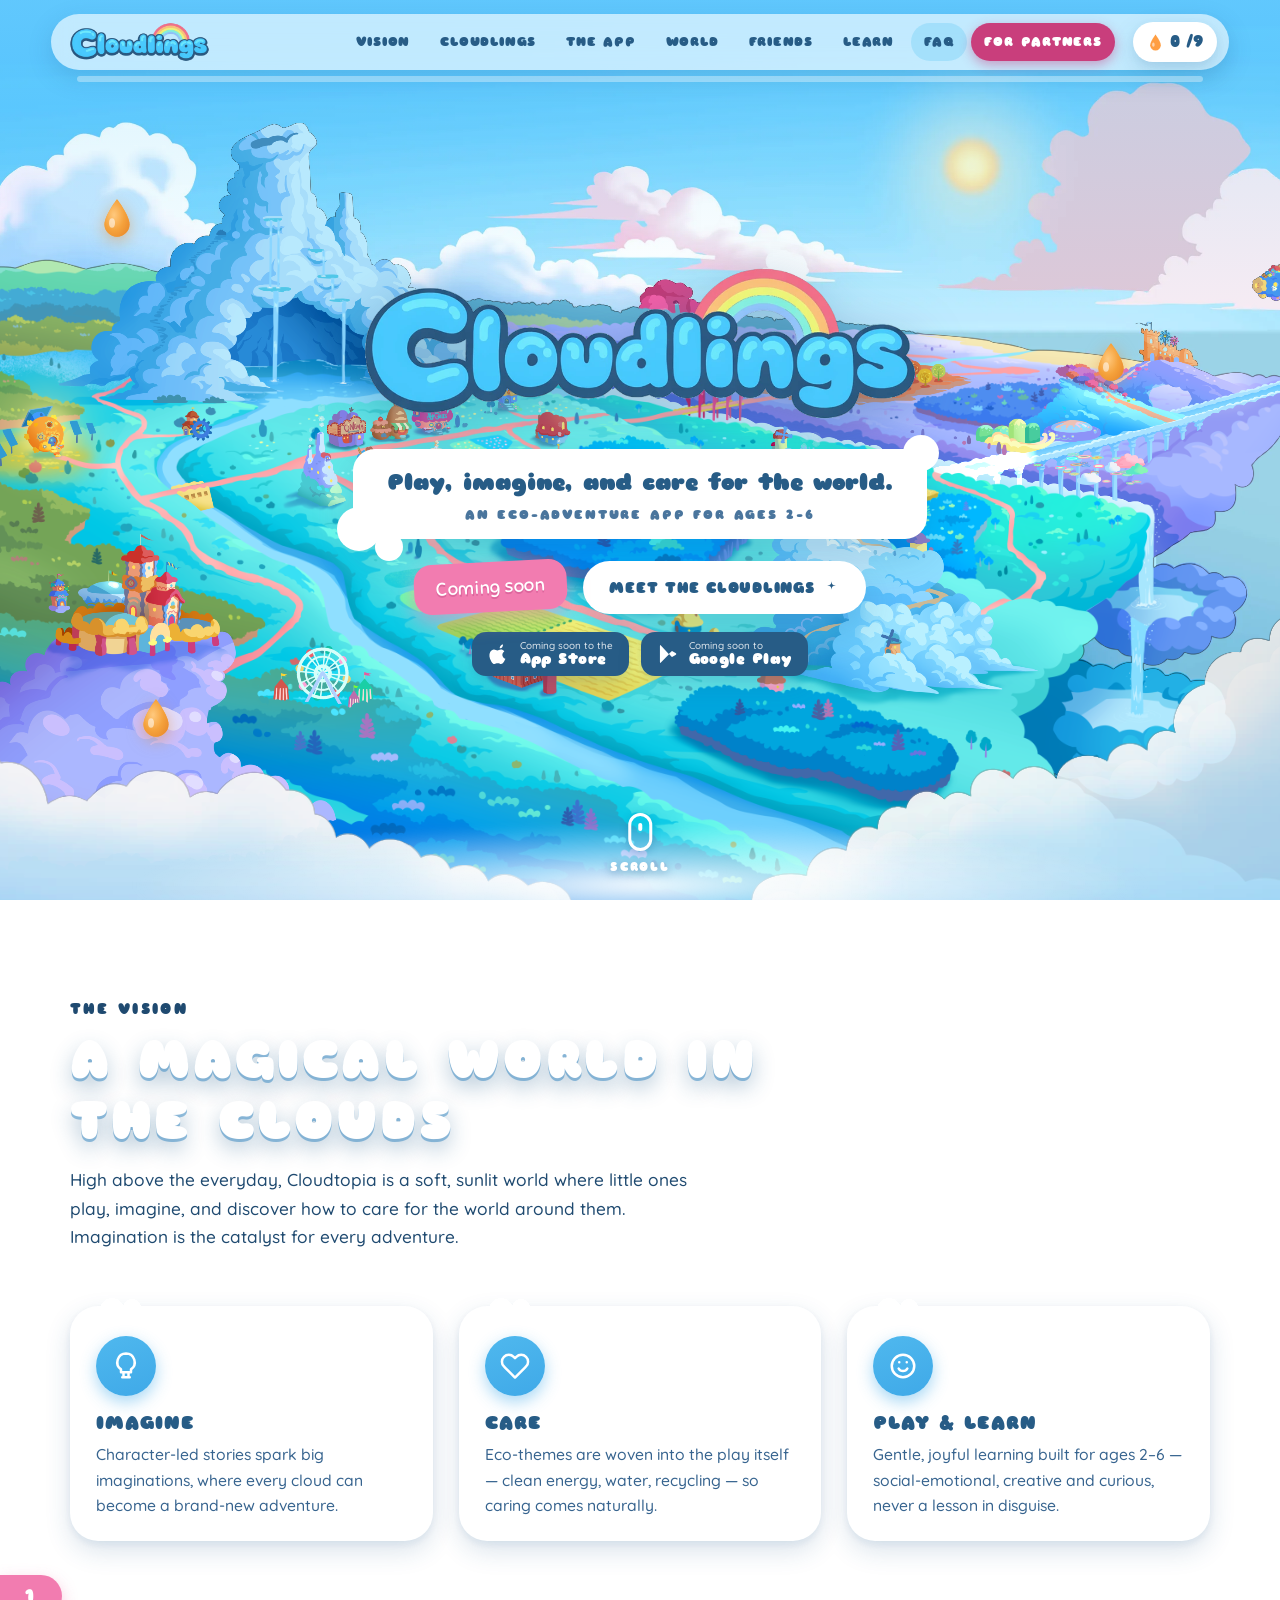
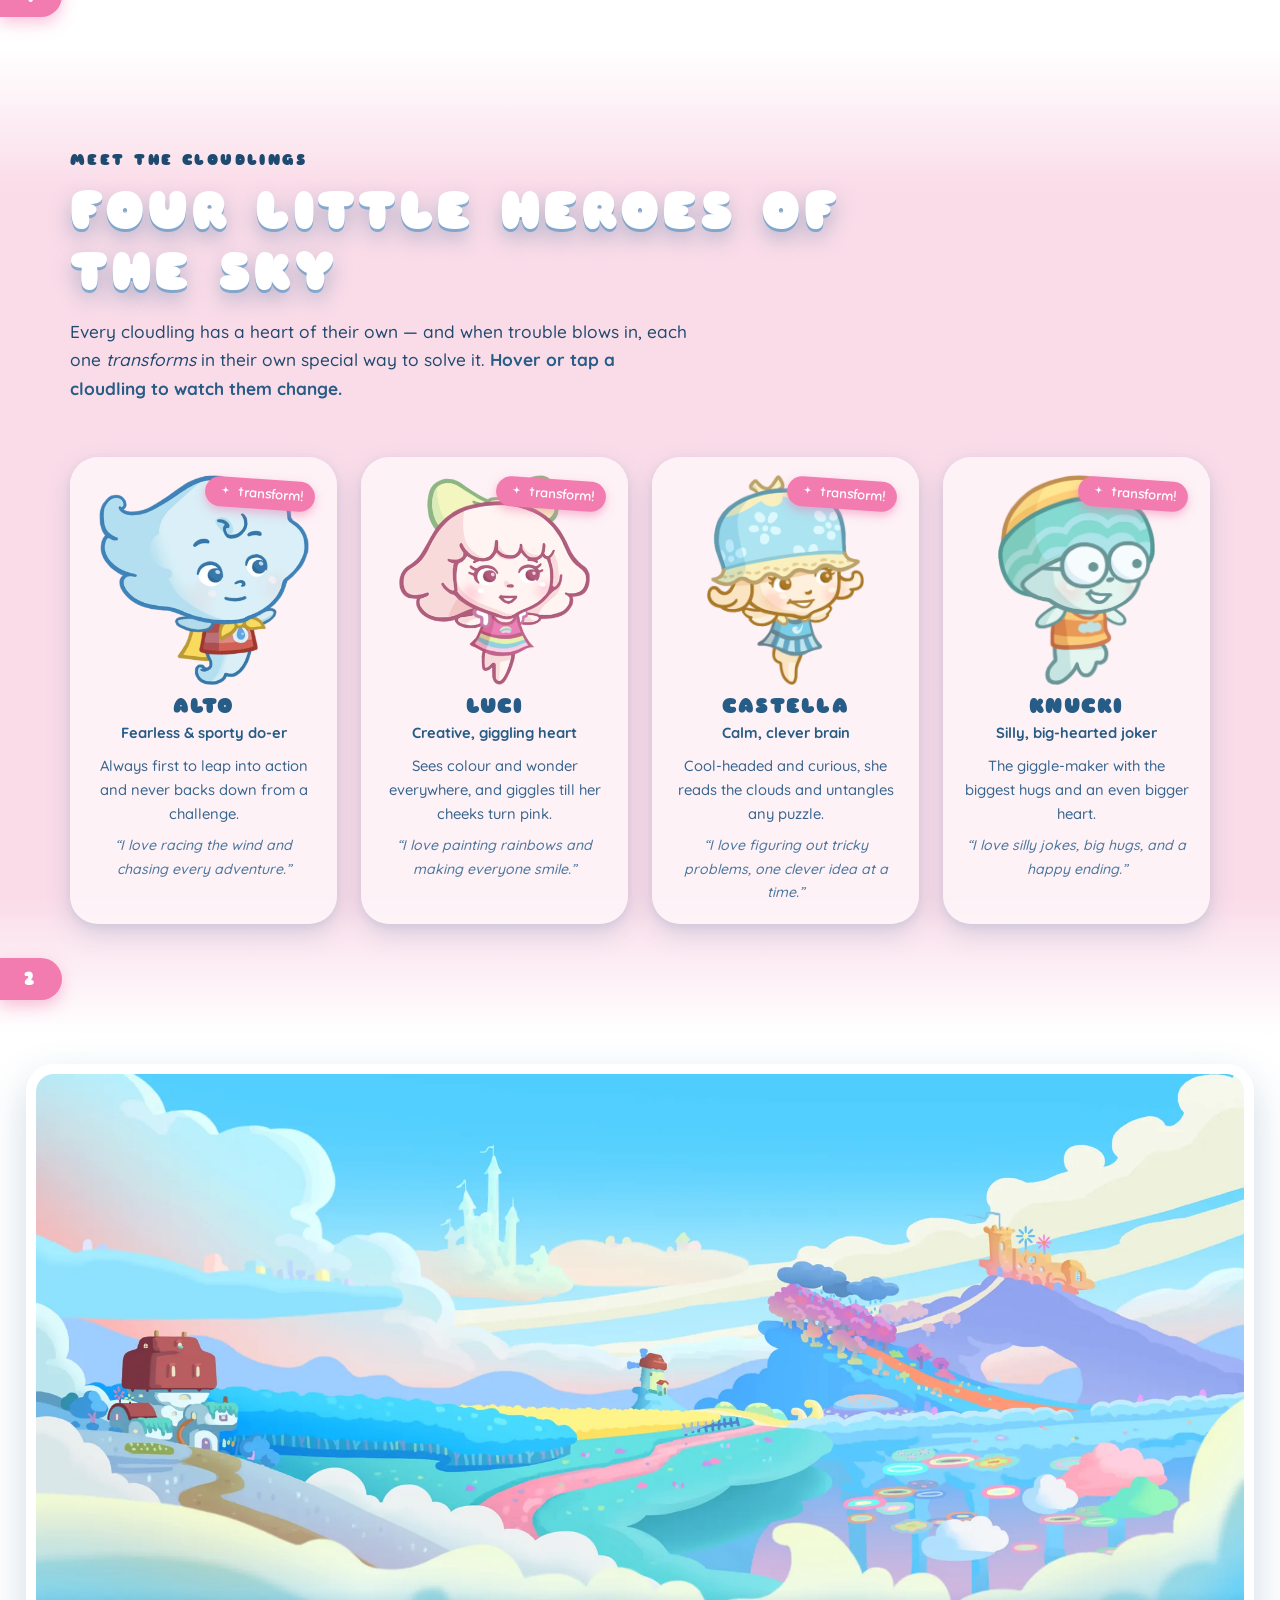
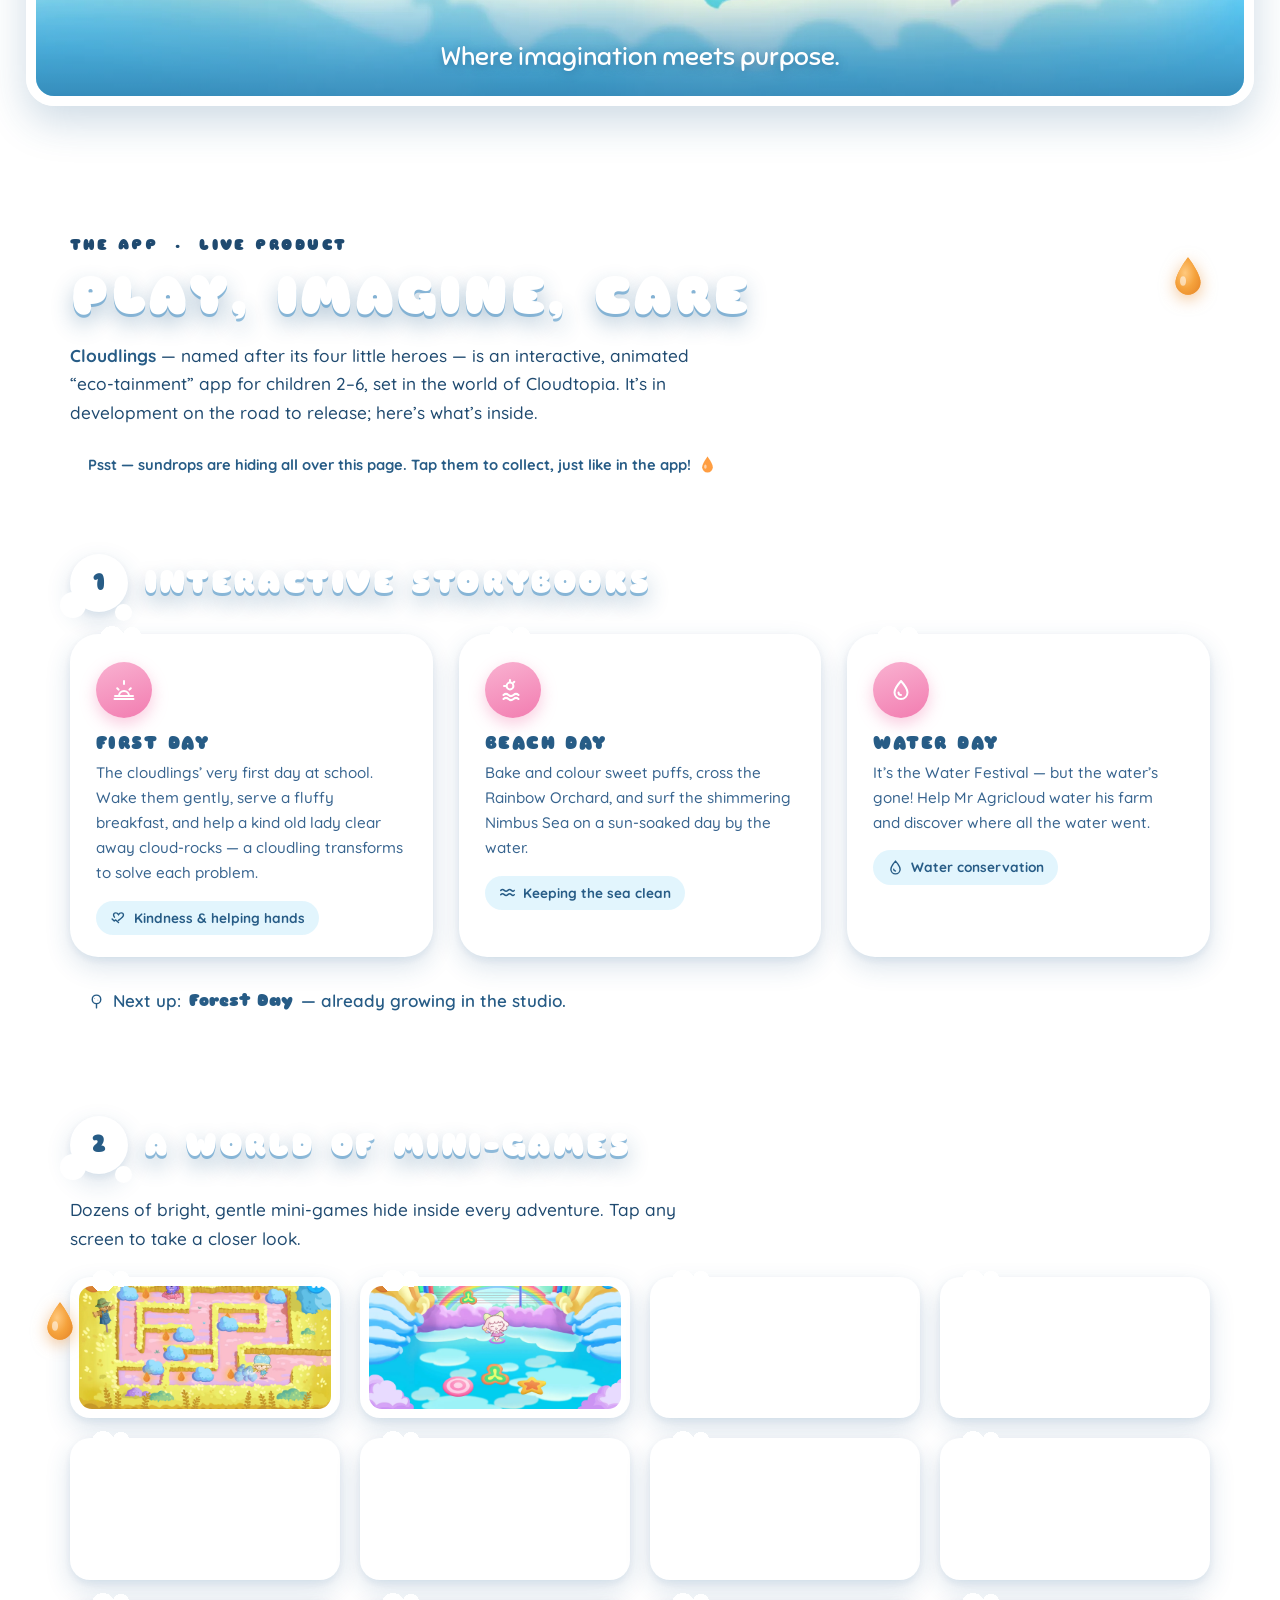
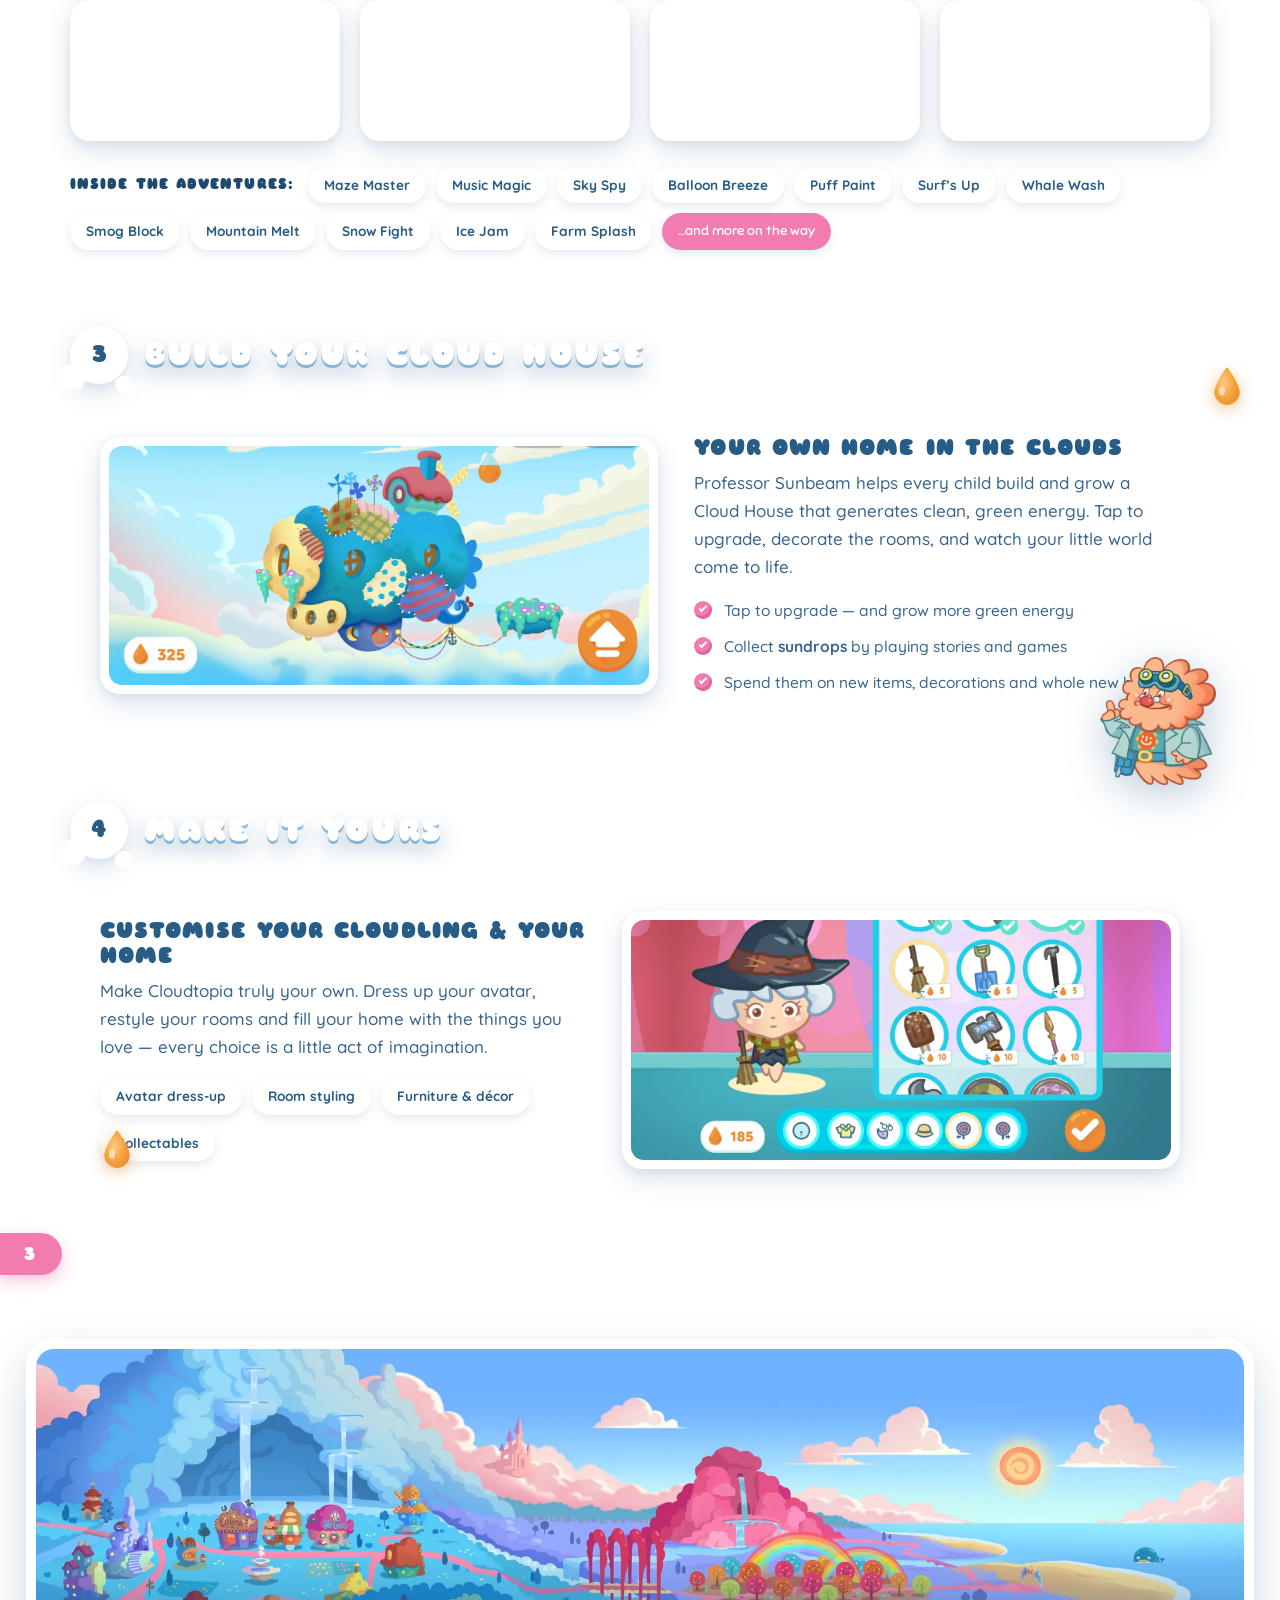
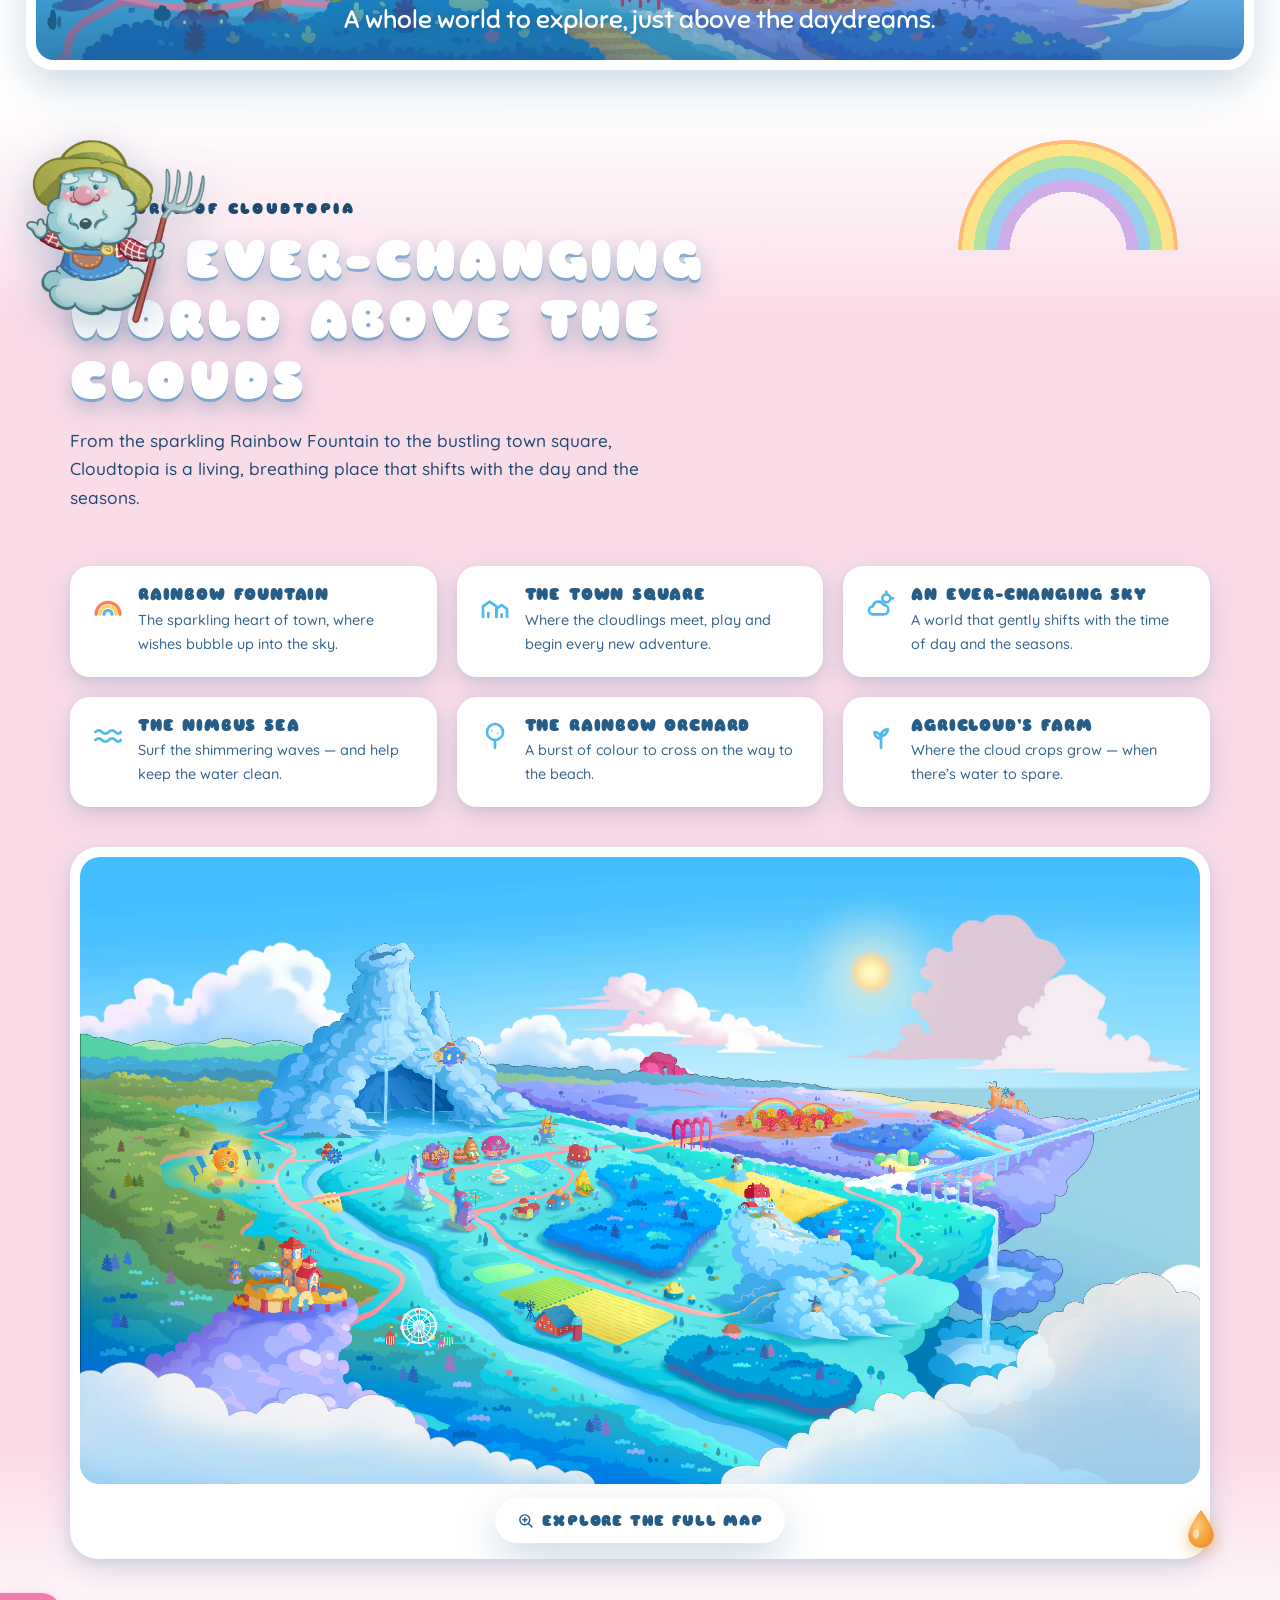
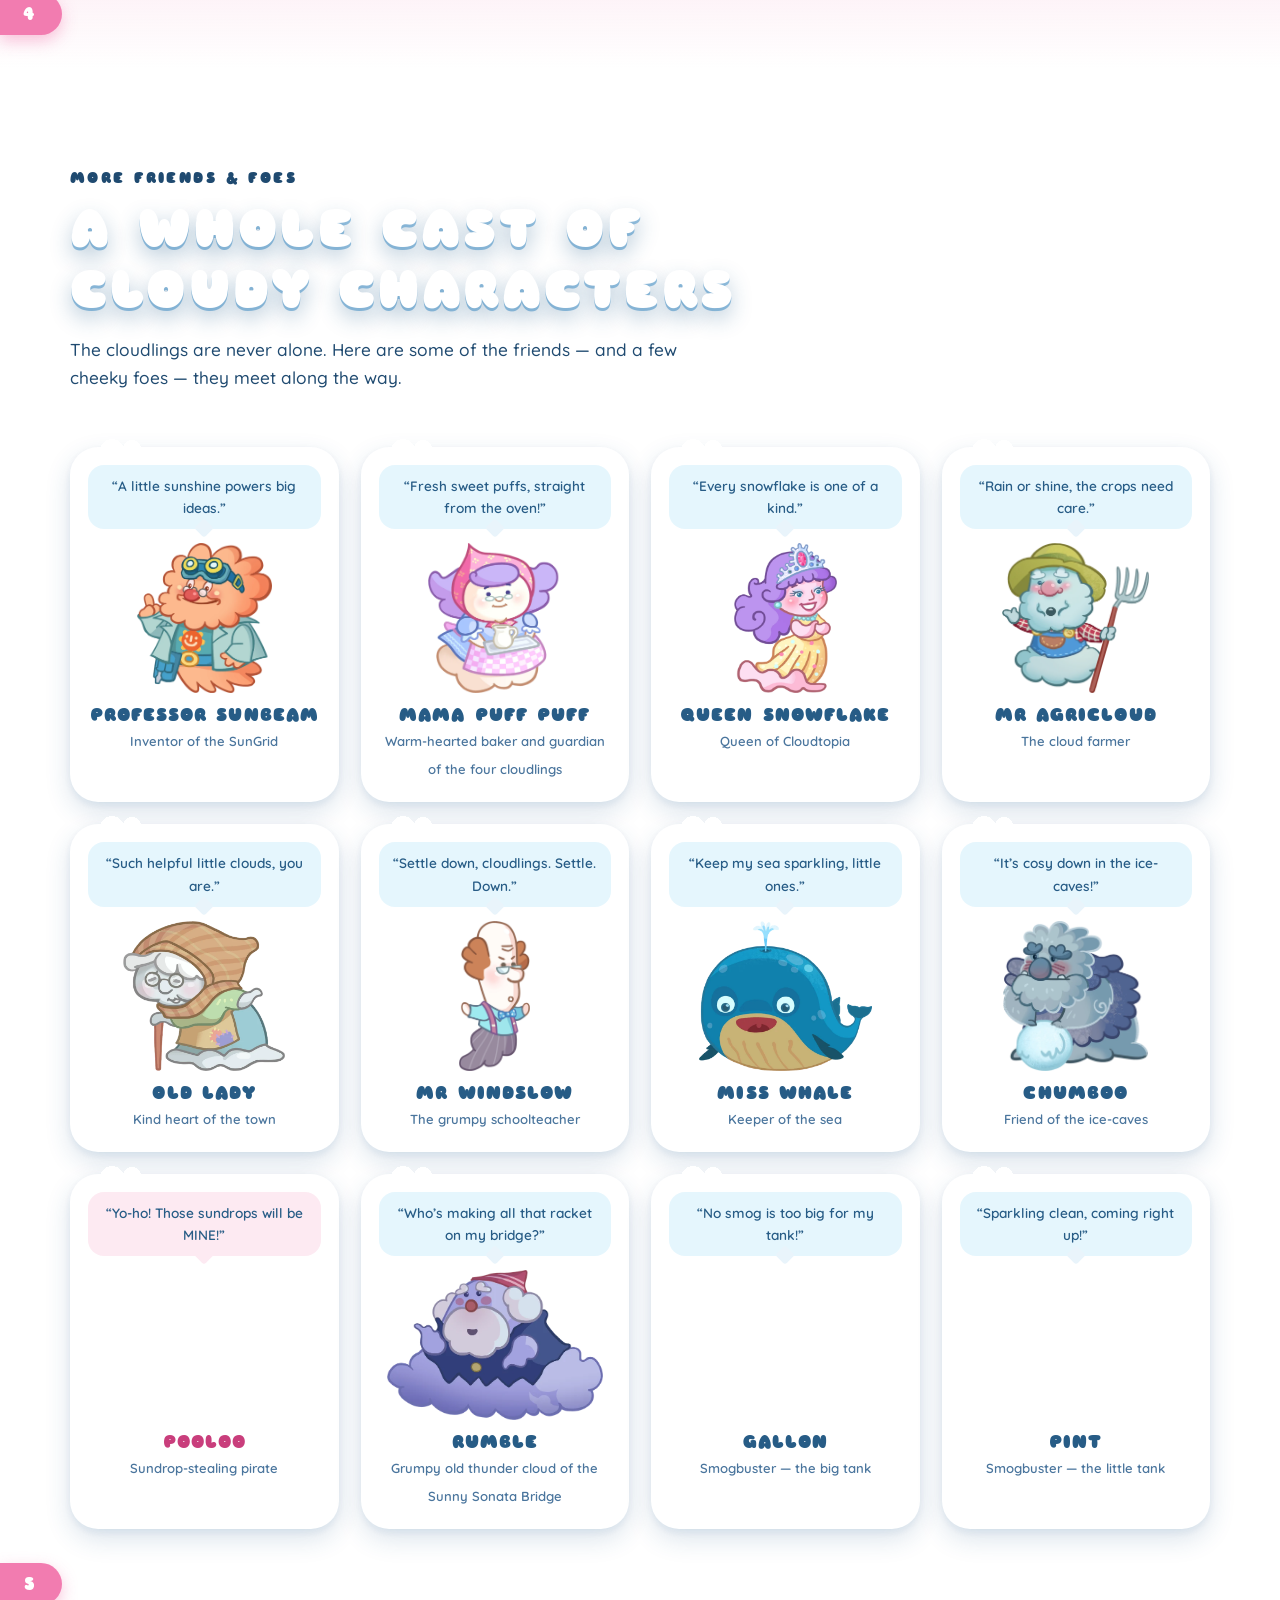
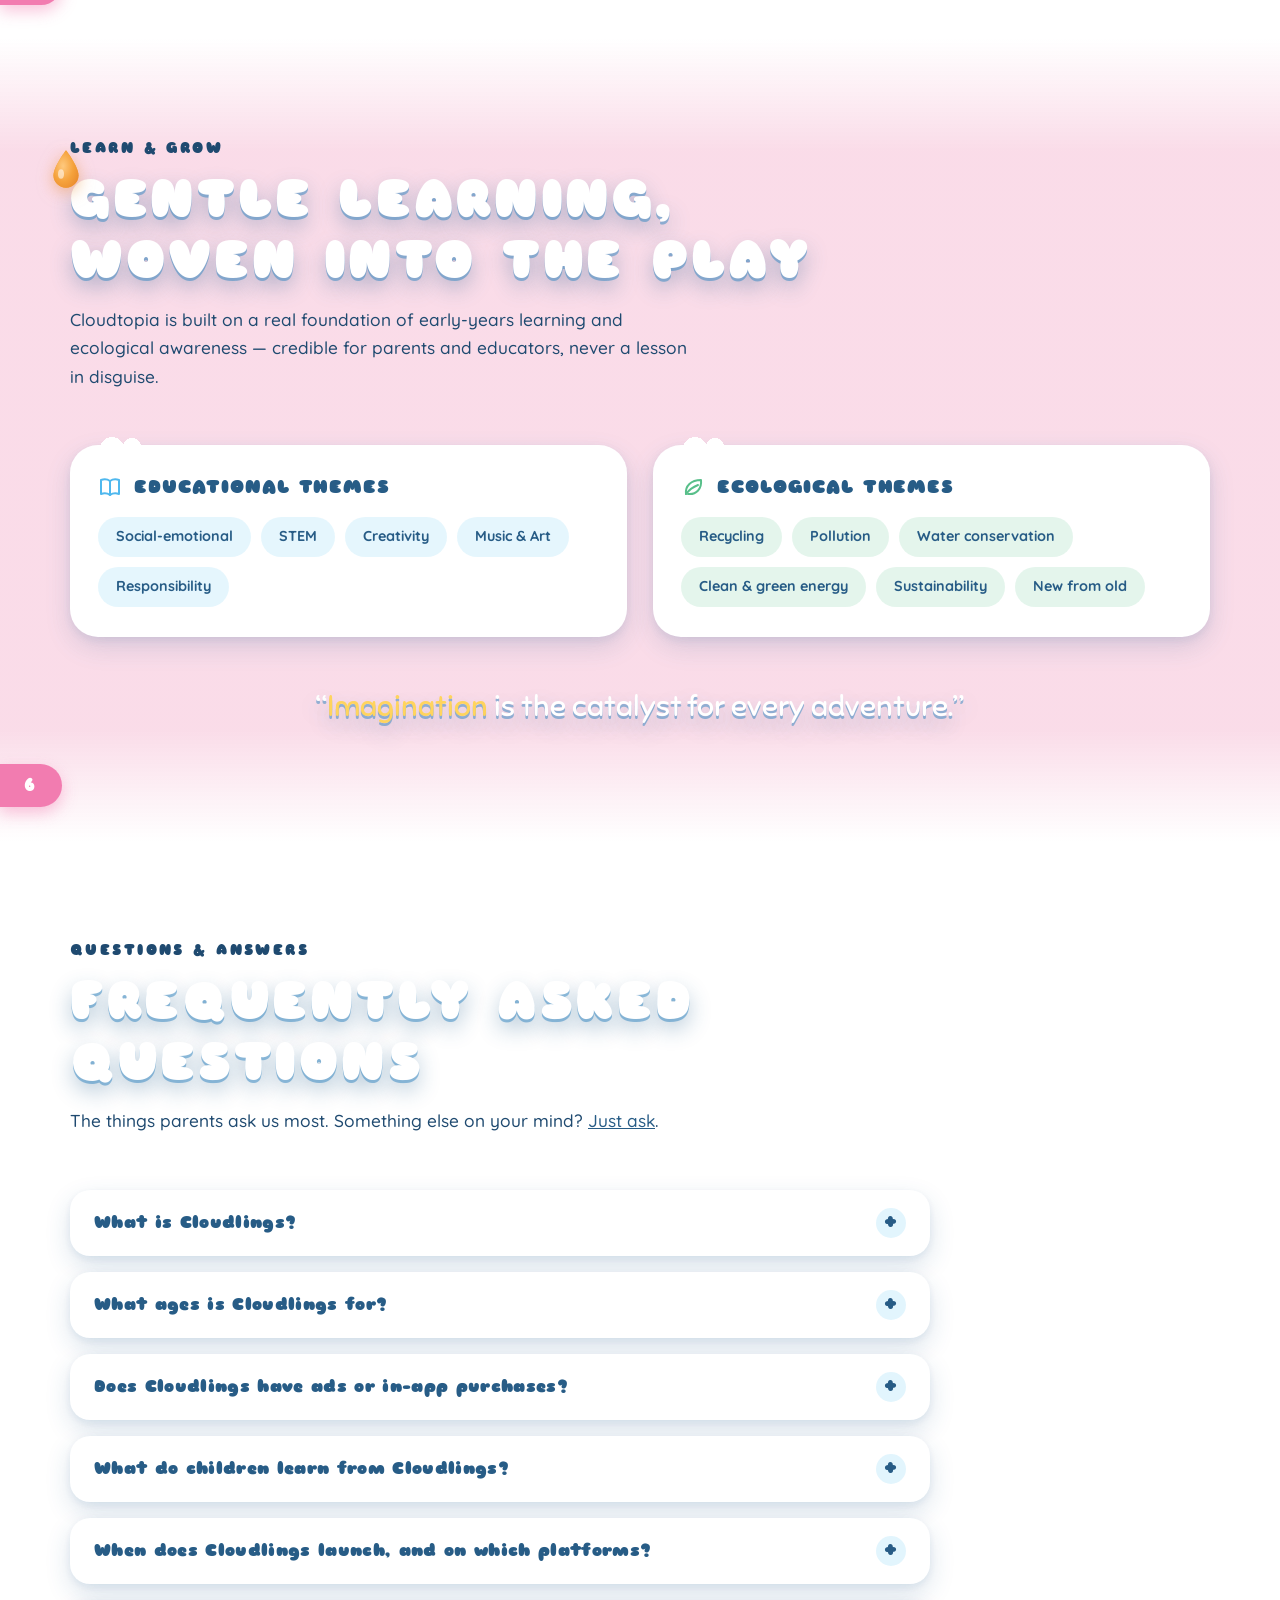
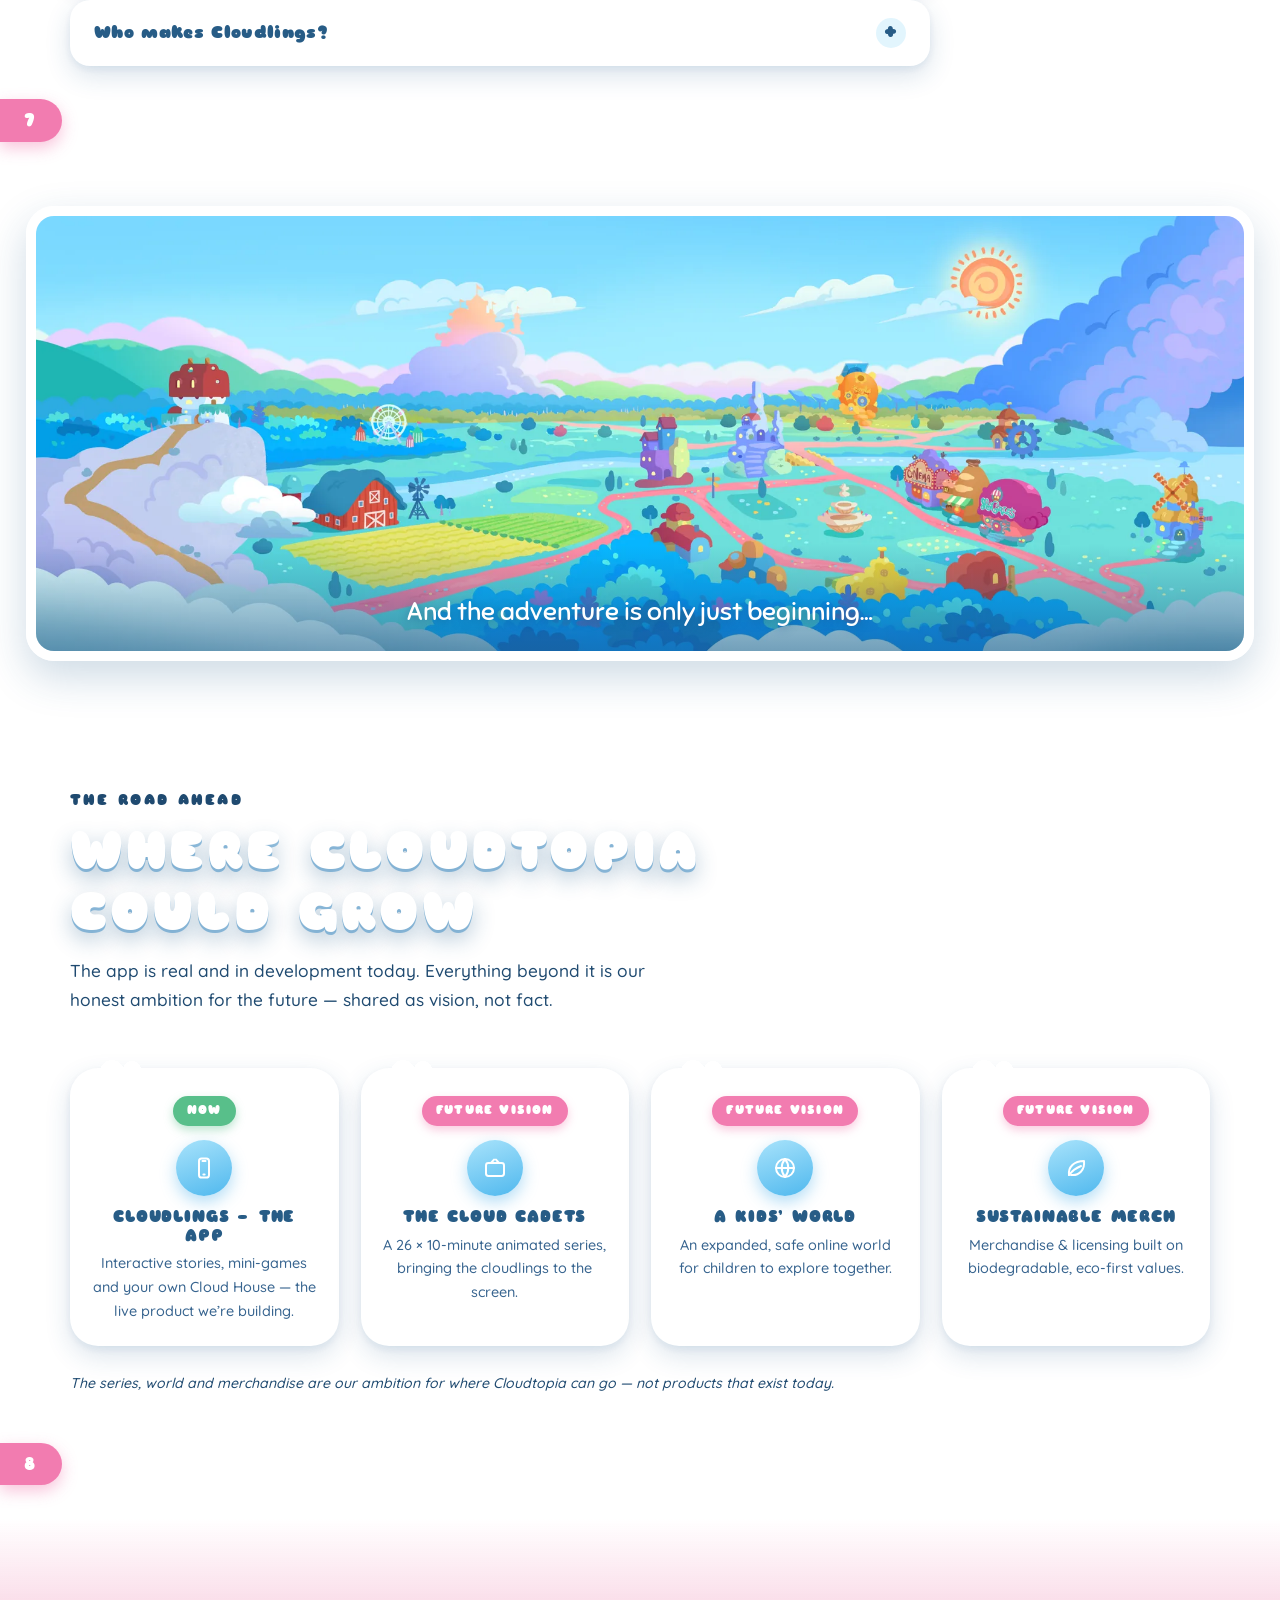
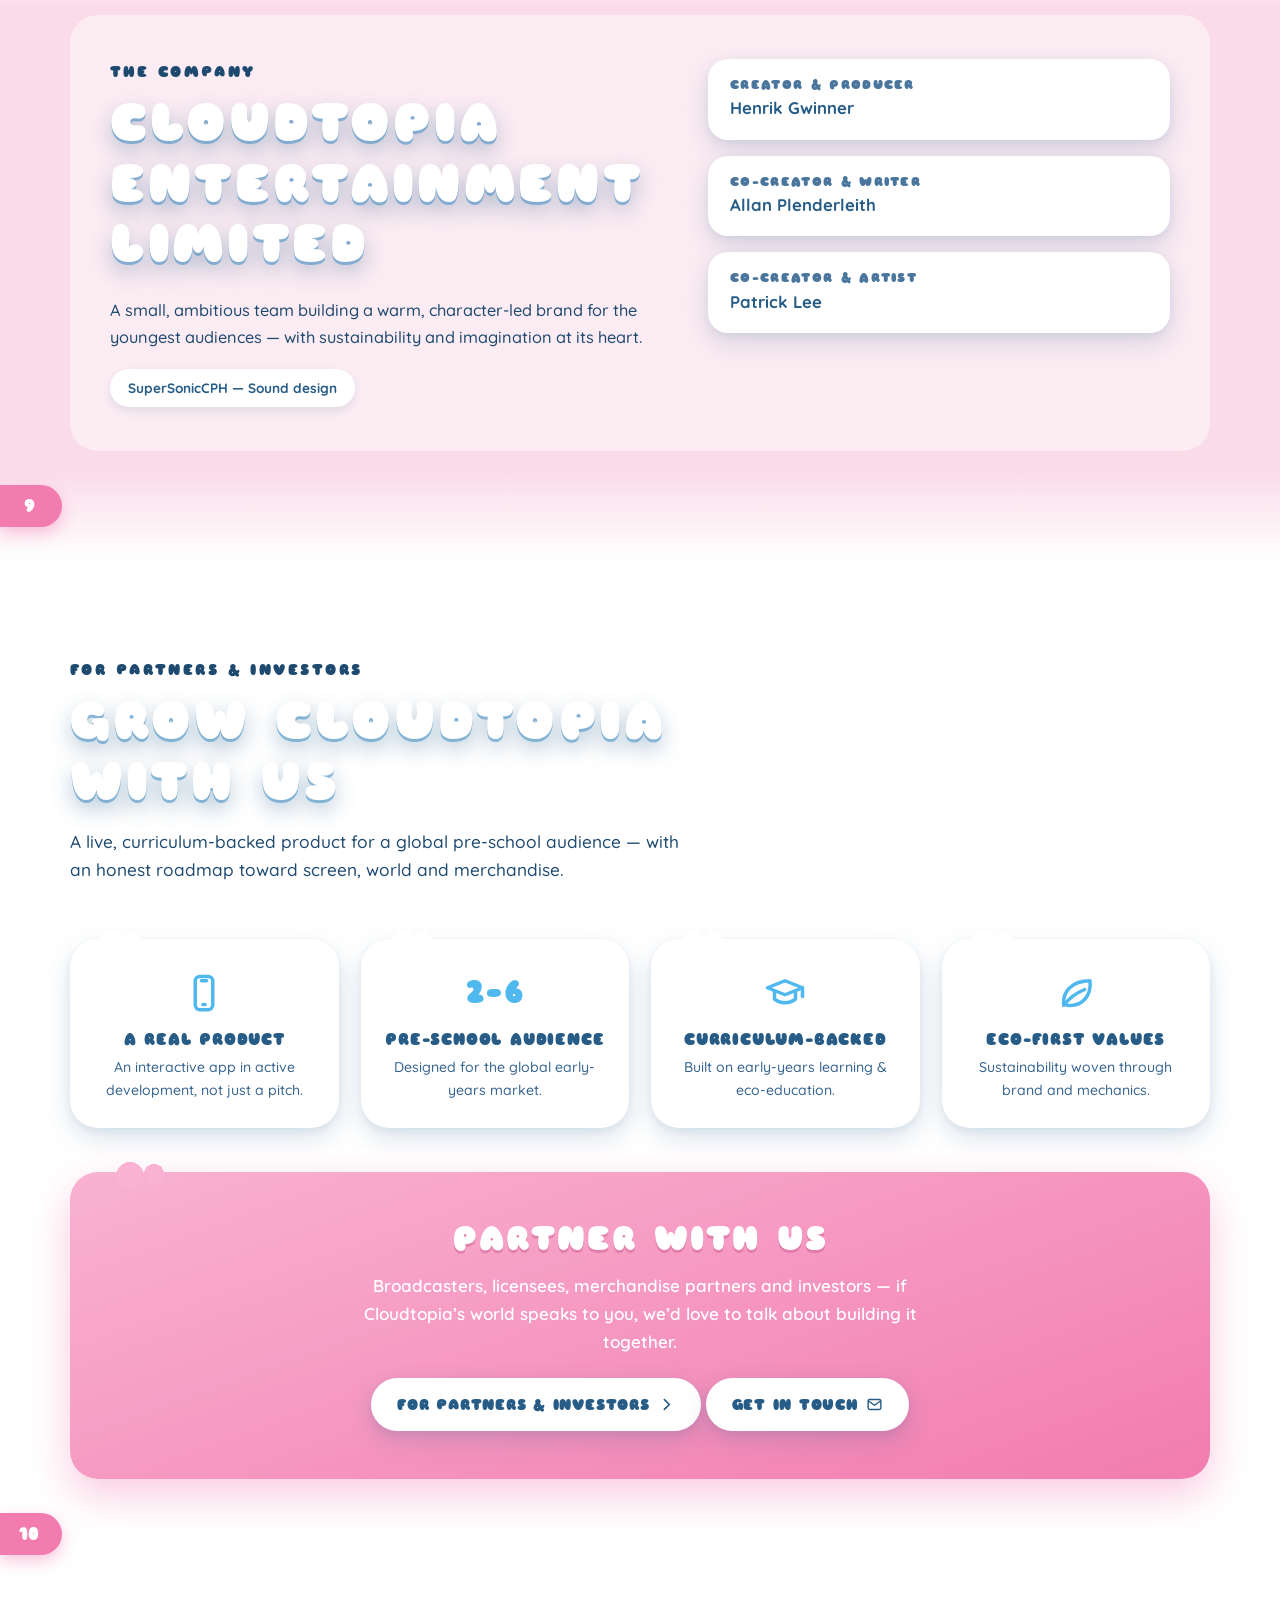
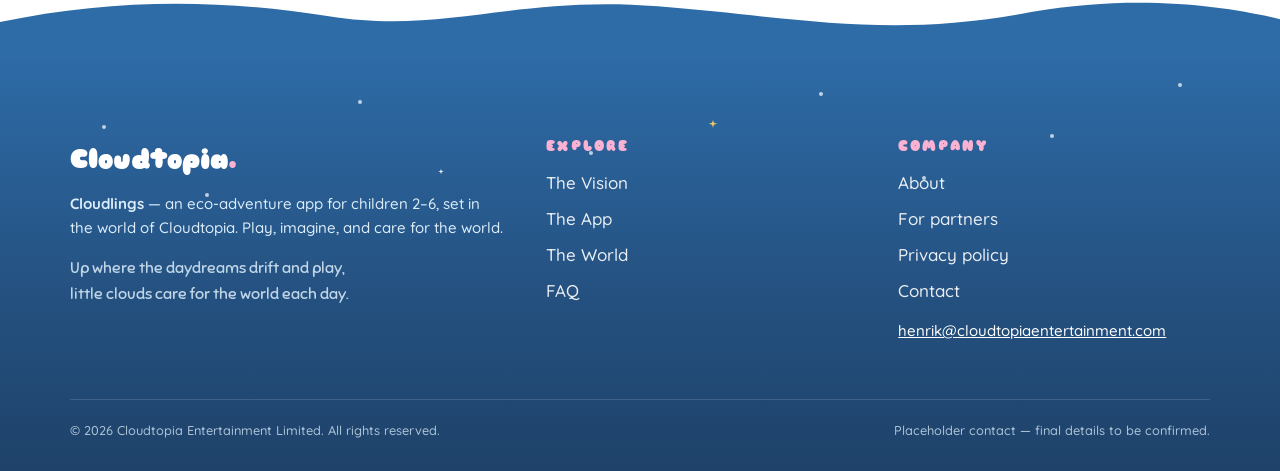
==== commit 20eb8763: "Update mini-game chips to final names for all 12 games Sky Spy, Puff Paint, Surf's Up, Whale Wash, S" ====
--- a/index.html
+++ b/index.html
@@ -441,14 +441,20 @@
         <button class="gallery__item" data-full="assets/img/game_3-3.webp"><img src="assets/img/game_3-3.webp" alt="Cloudlings mini-game screenshot" width="1400" height="685" loading="lazy" decoding="async"></button>
         <button class="gallery__item" data-full="assets/img/game_3-4.webp"><img src="assets/img/game_3-4.webp" alt="Cloudlings mini-game screenshot" width="1400" height="785" loading="lazy" decoding="async"></button>
       </div>
-      <div class="game-names reveal" aria-label="Some of the real mini-games inside the app">
+      <div class="game-names reveal" aria-label="The real mini-games inside the app">
         <span class="game-names__label">Inside the adventures:</span>
         <span class="chip">Maze Master</span>
-        <span class="chip">Binocular Hunt</span>
-        <span class="chip">Surfs Up</span>
+        <span class="chip">Music Magic</span>
+        <span class="chip">Sky Spy</span>
         <span class="chip">Balloon Breeze</span>
-        <span class="chip">Music Magic</span>
+        <span class="chip">Puff Paint</span>
+        <span class="chip">Surf&rsquo;s Up</span>
+        <span class="chip">Whale Wash</span>
+        <span class="chip">Smog Block</span>
+        <span class="chip">Mountain Melt</span>
         <span class="chip">Snow Fight</span>
+        <span class="chip">Ice Jam</span>
+        <span class="chip">Farm Splash</span>
         <span class="chip chip--more">…and more on the way</span>
       </div>
     </div>
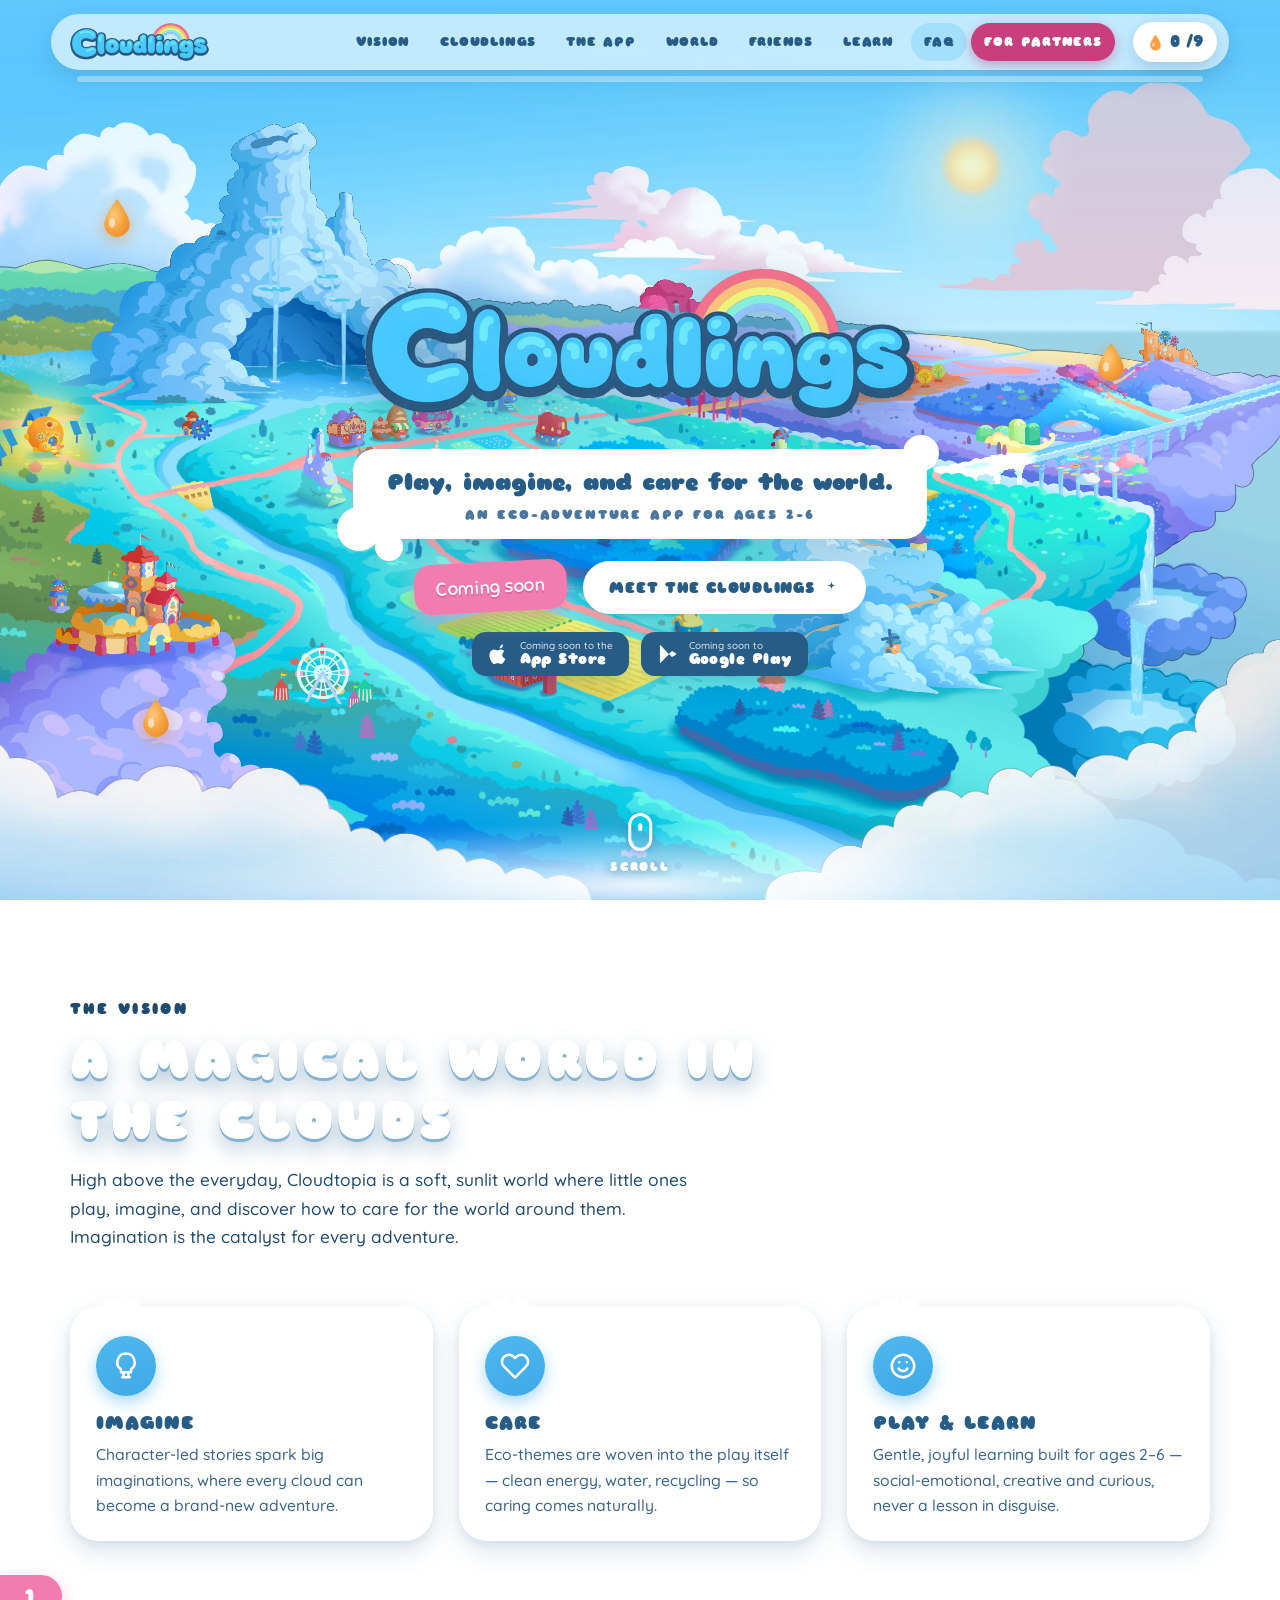
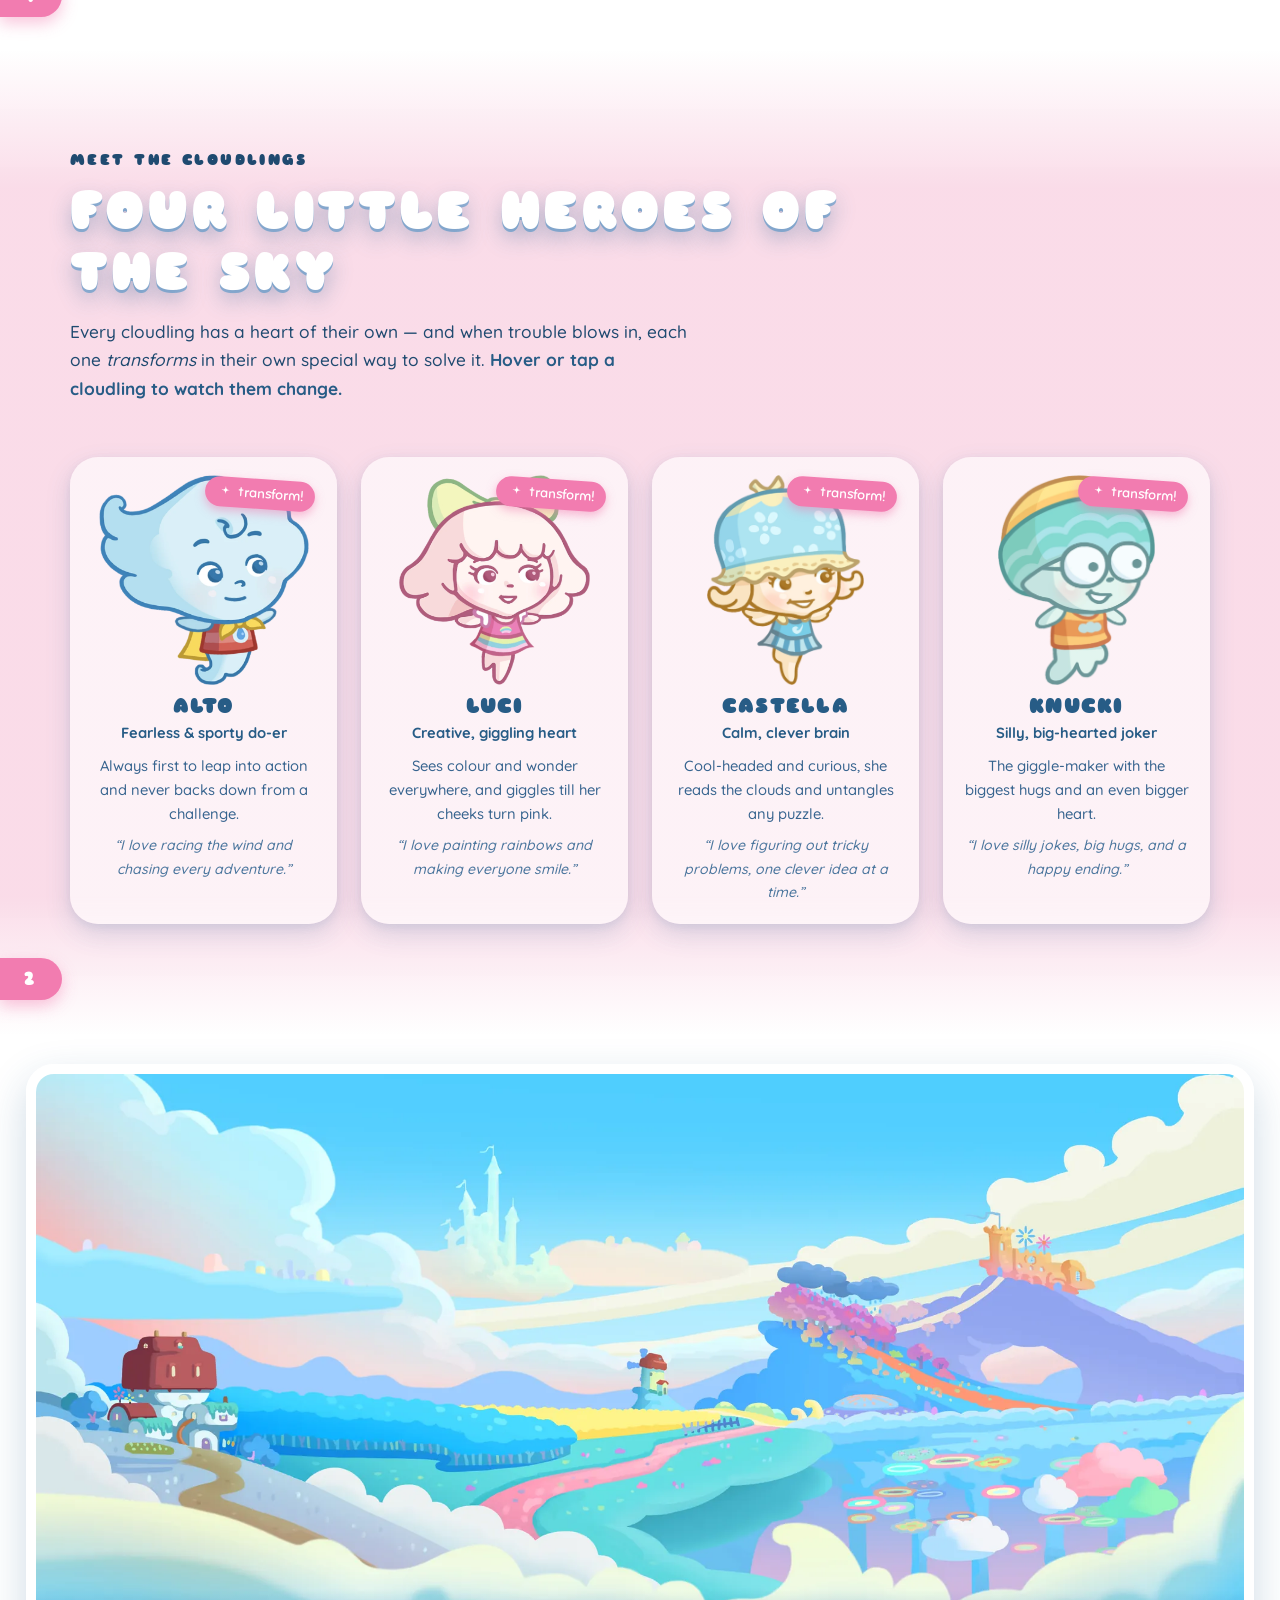
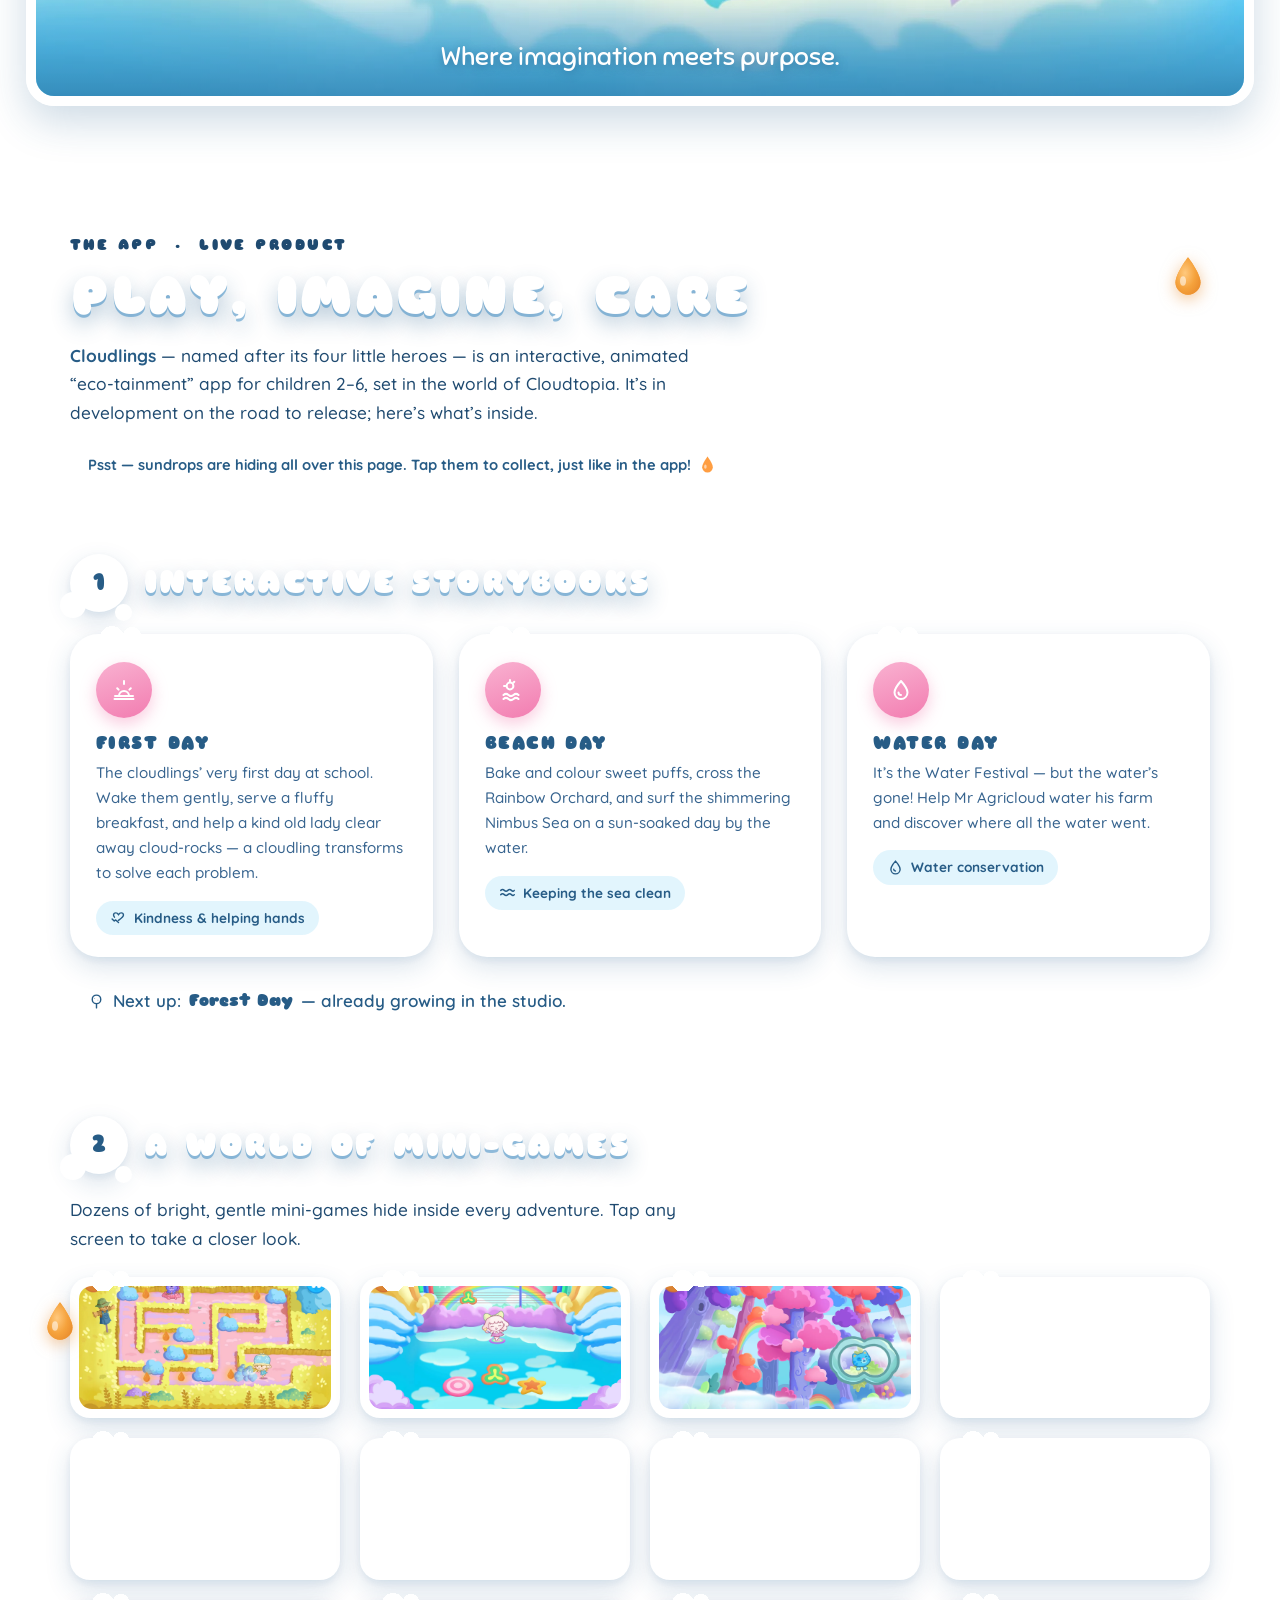
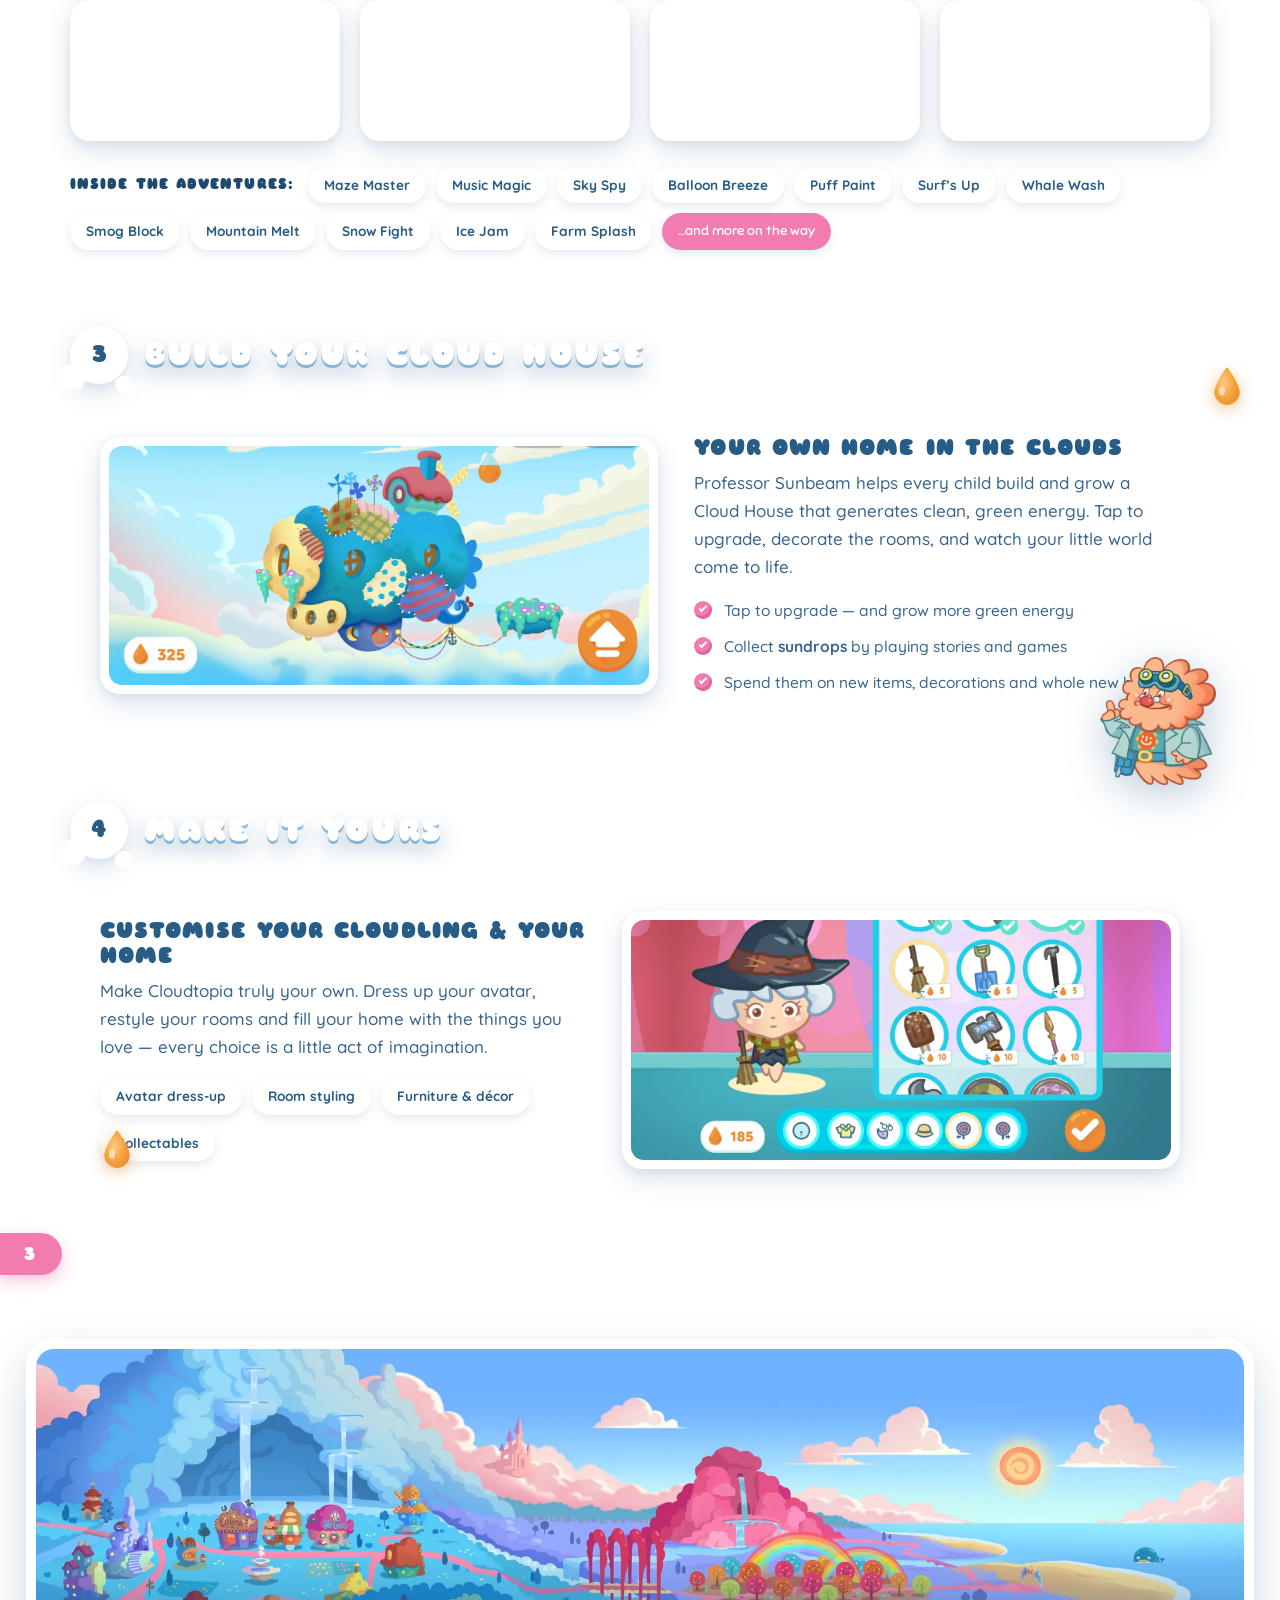
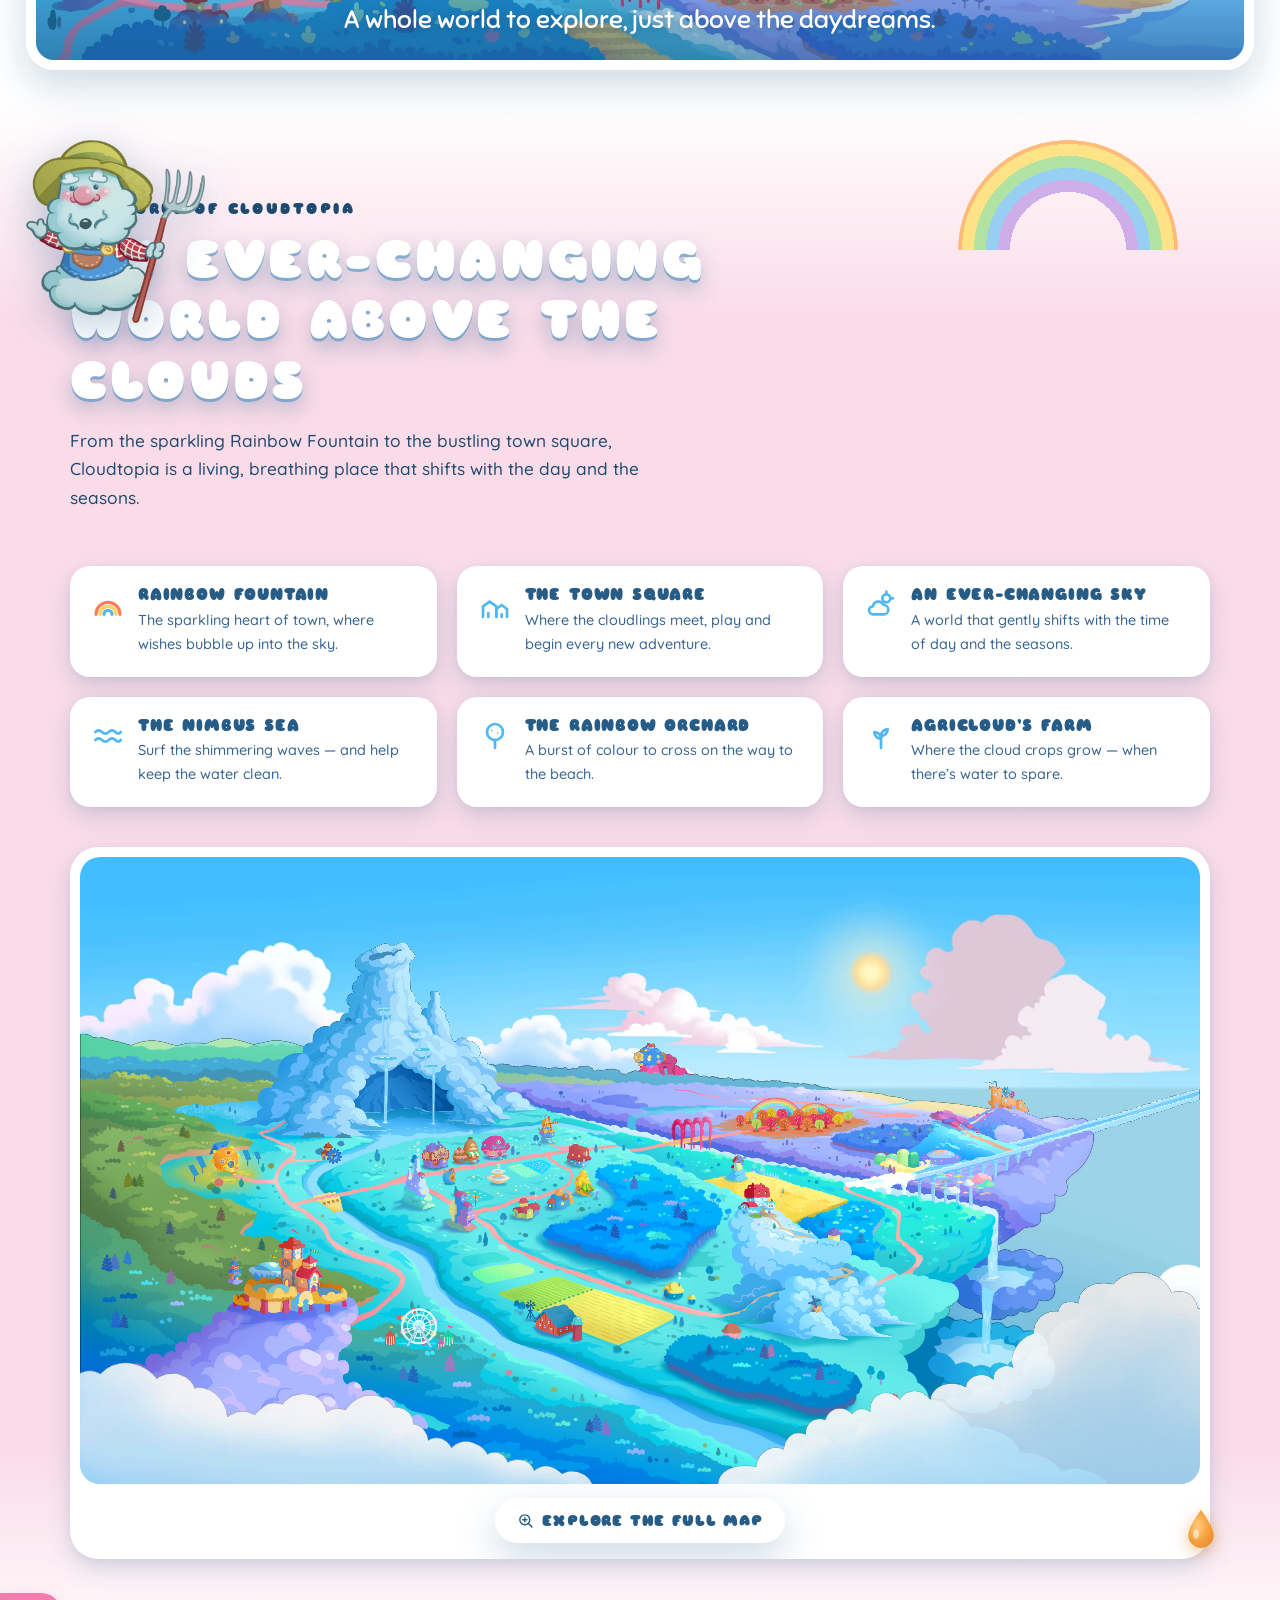
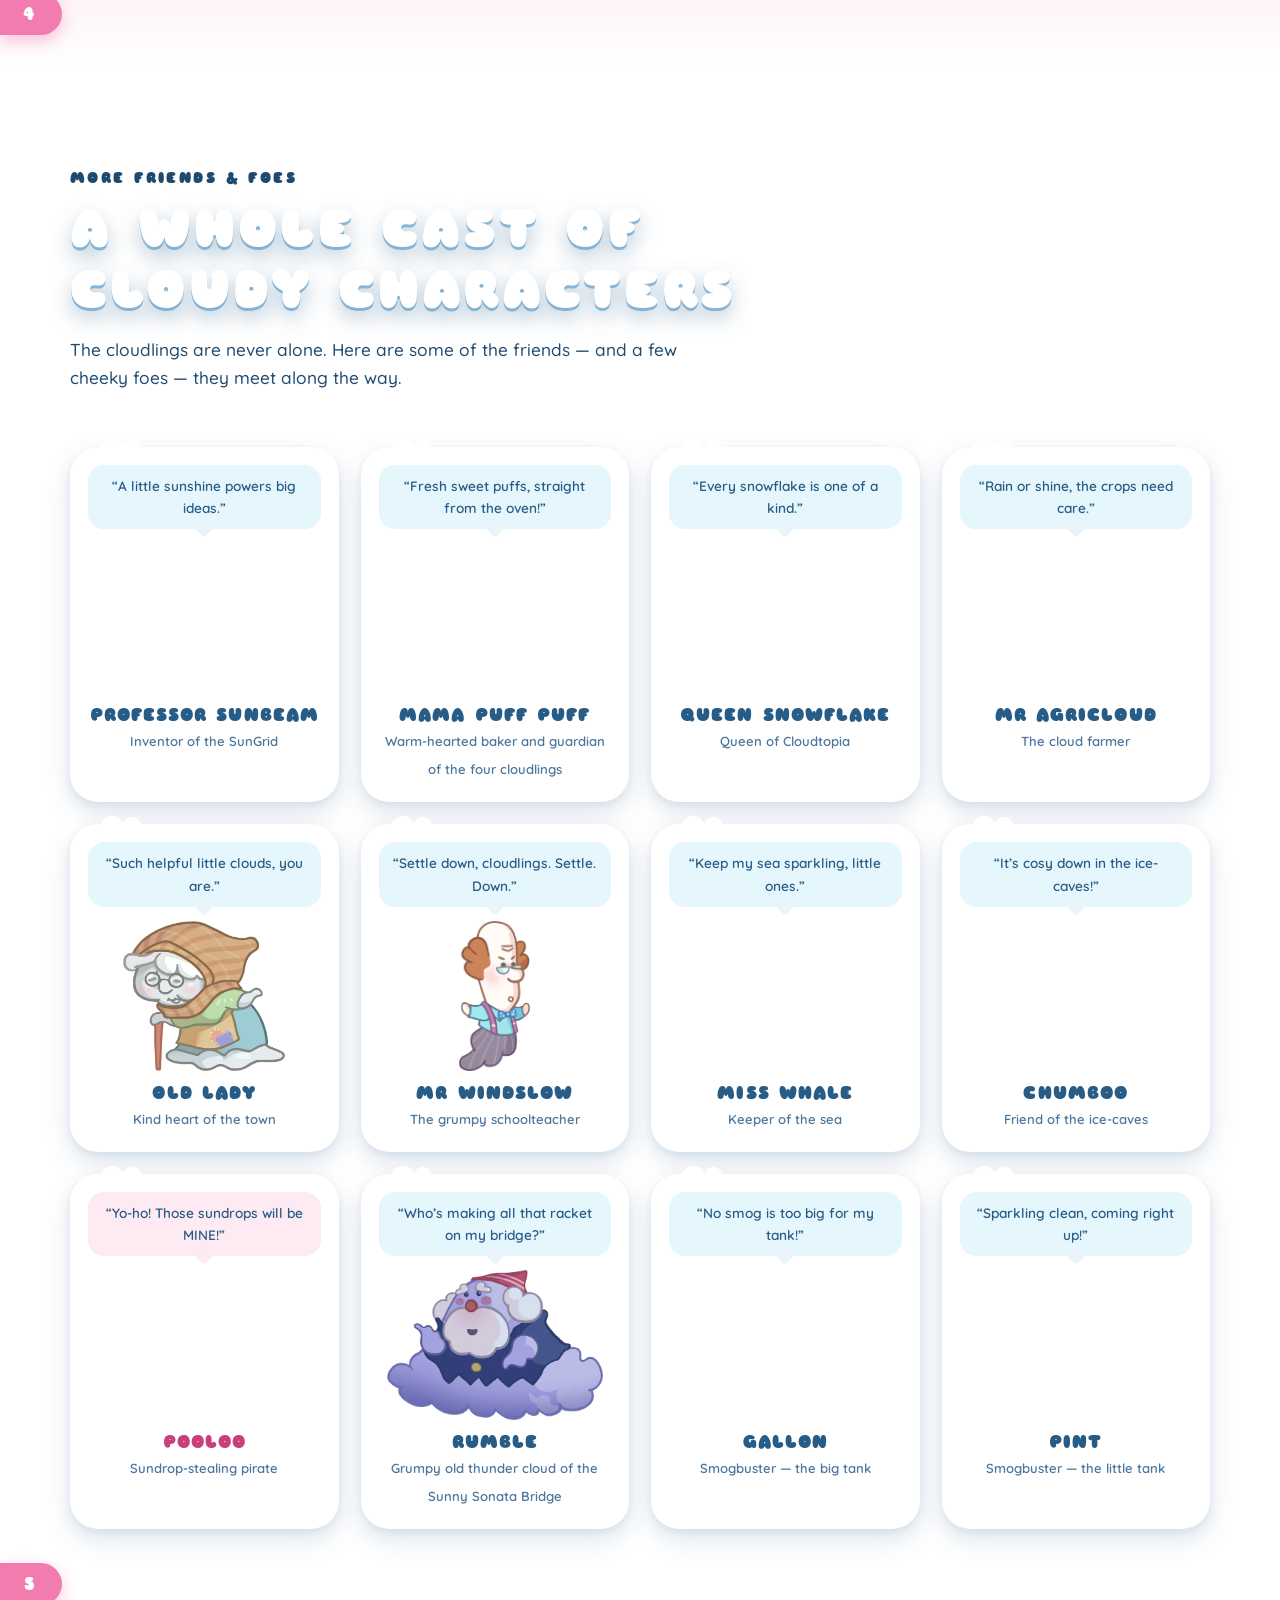
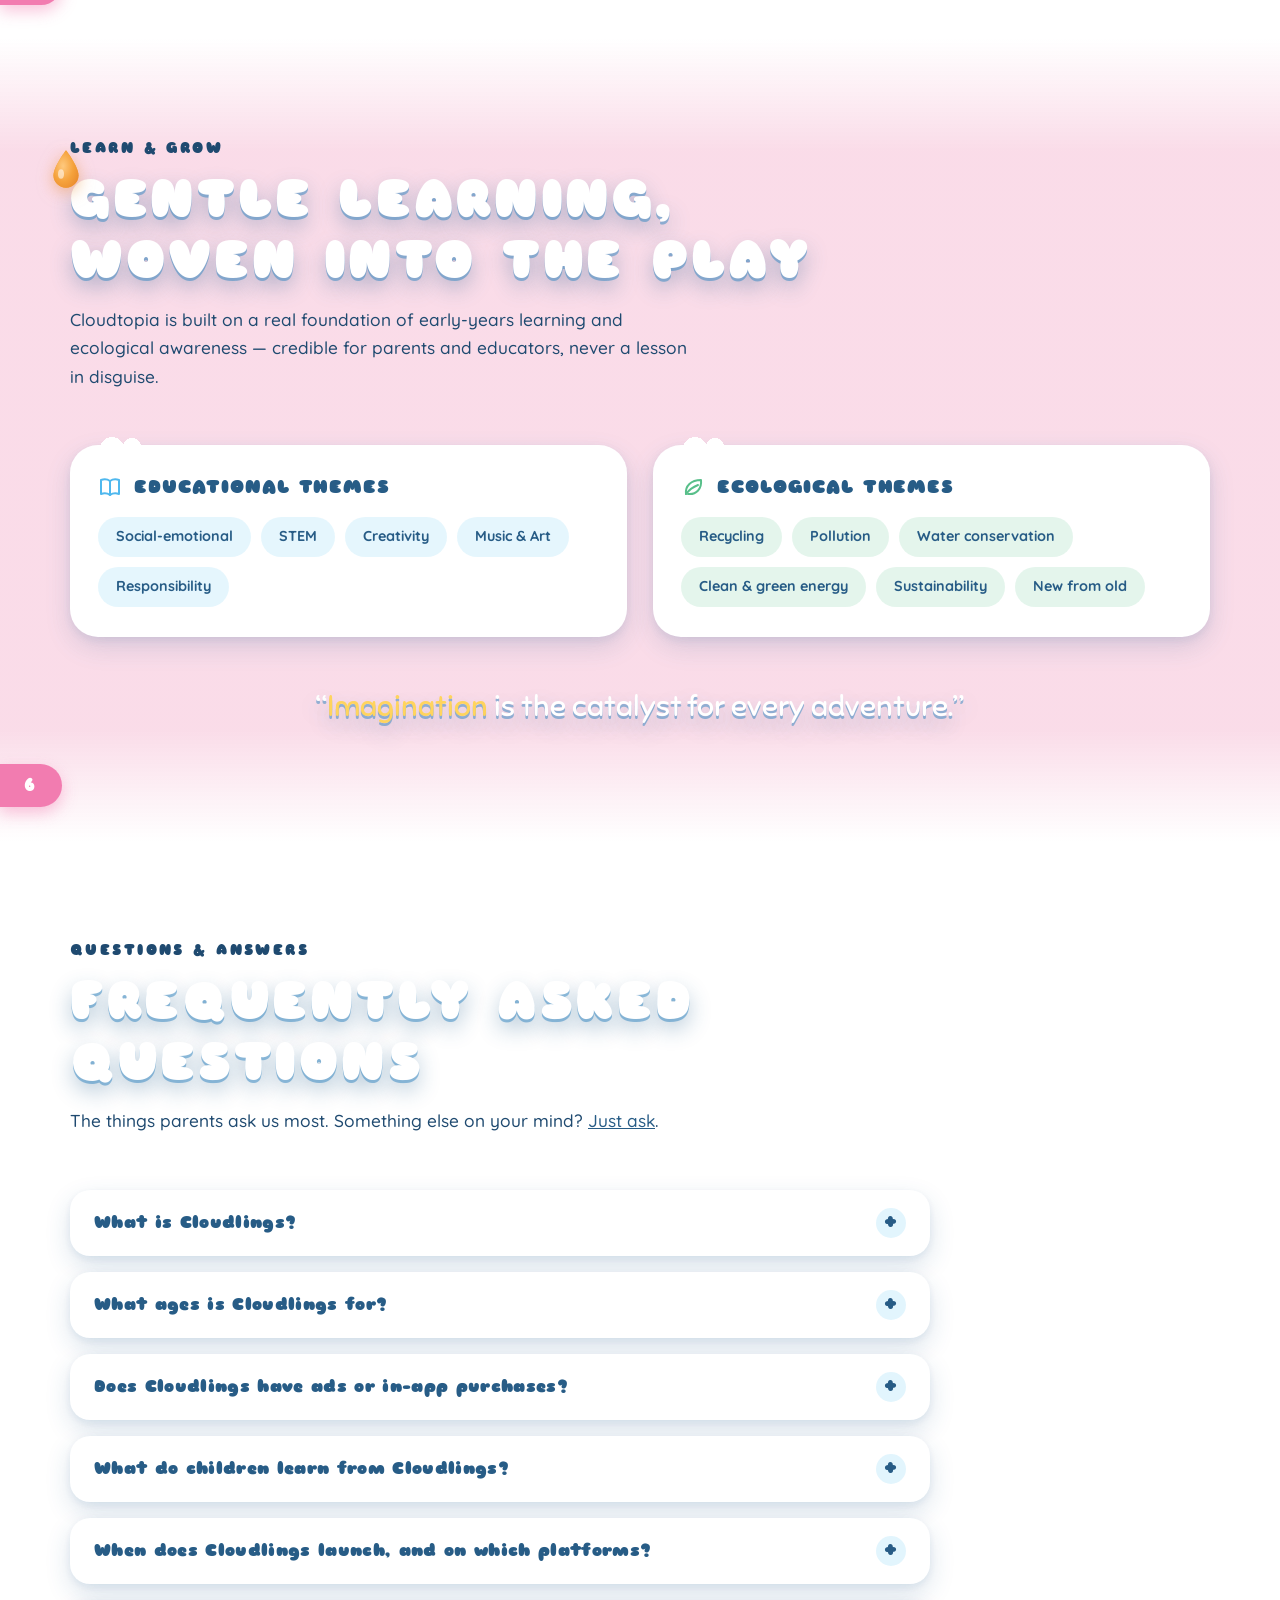
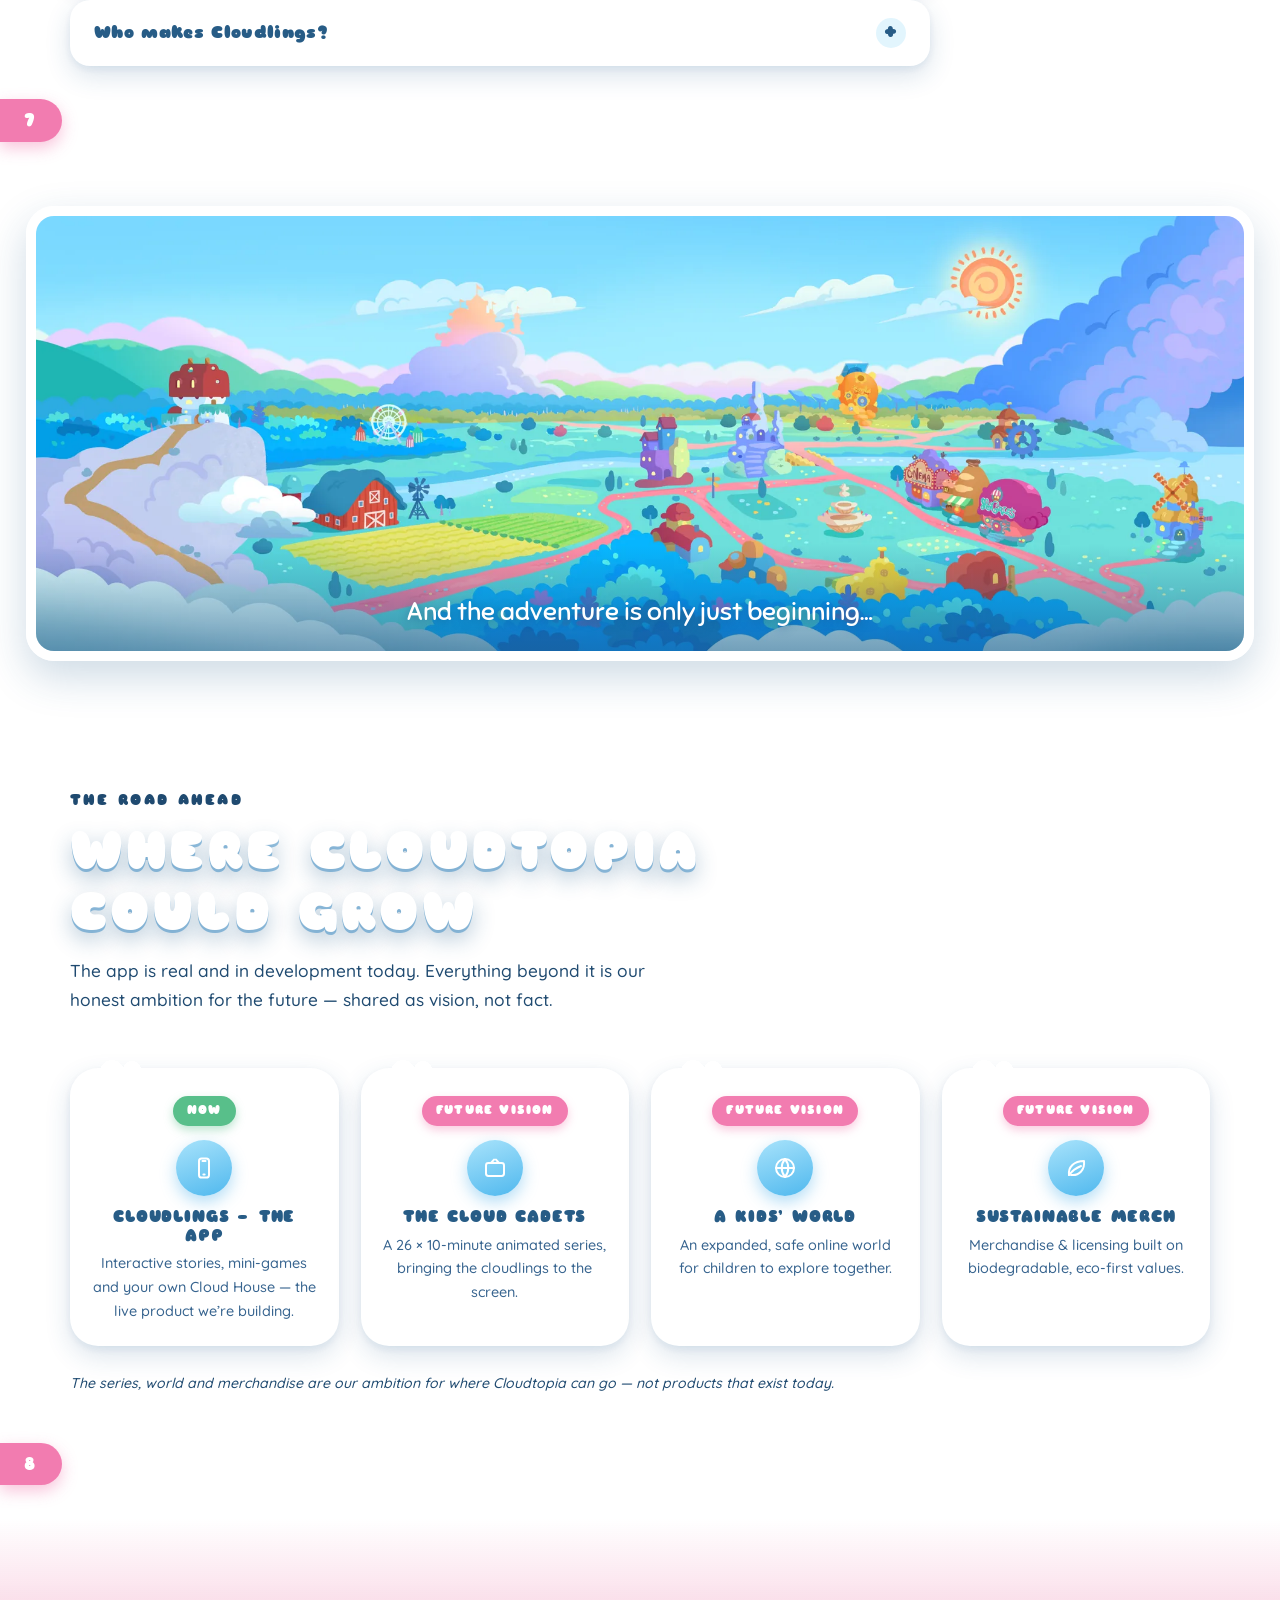
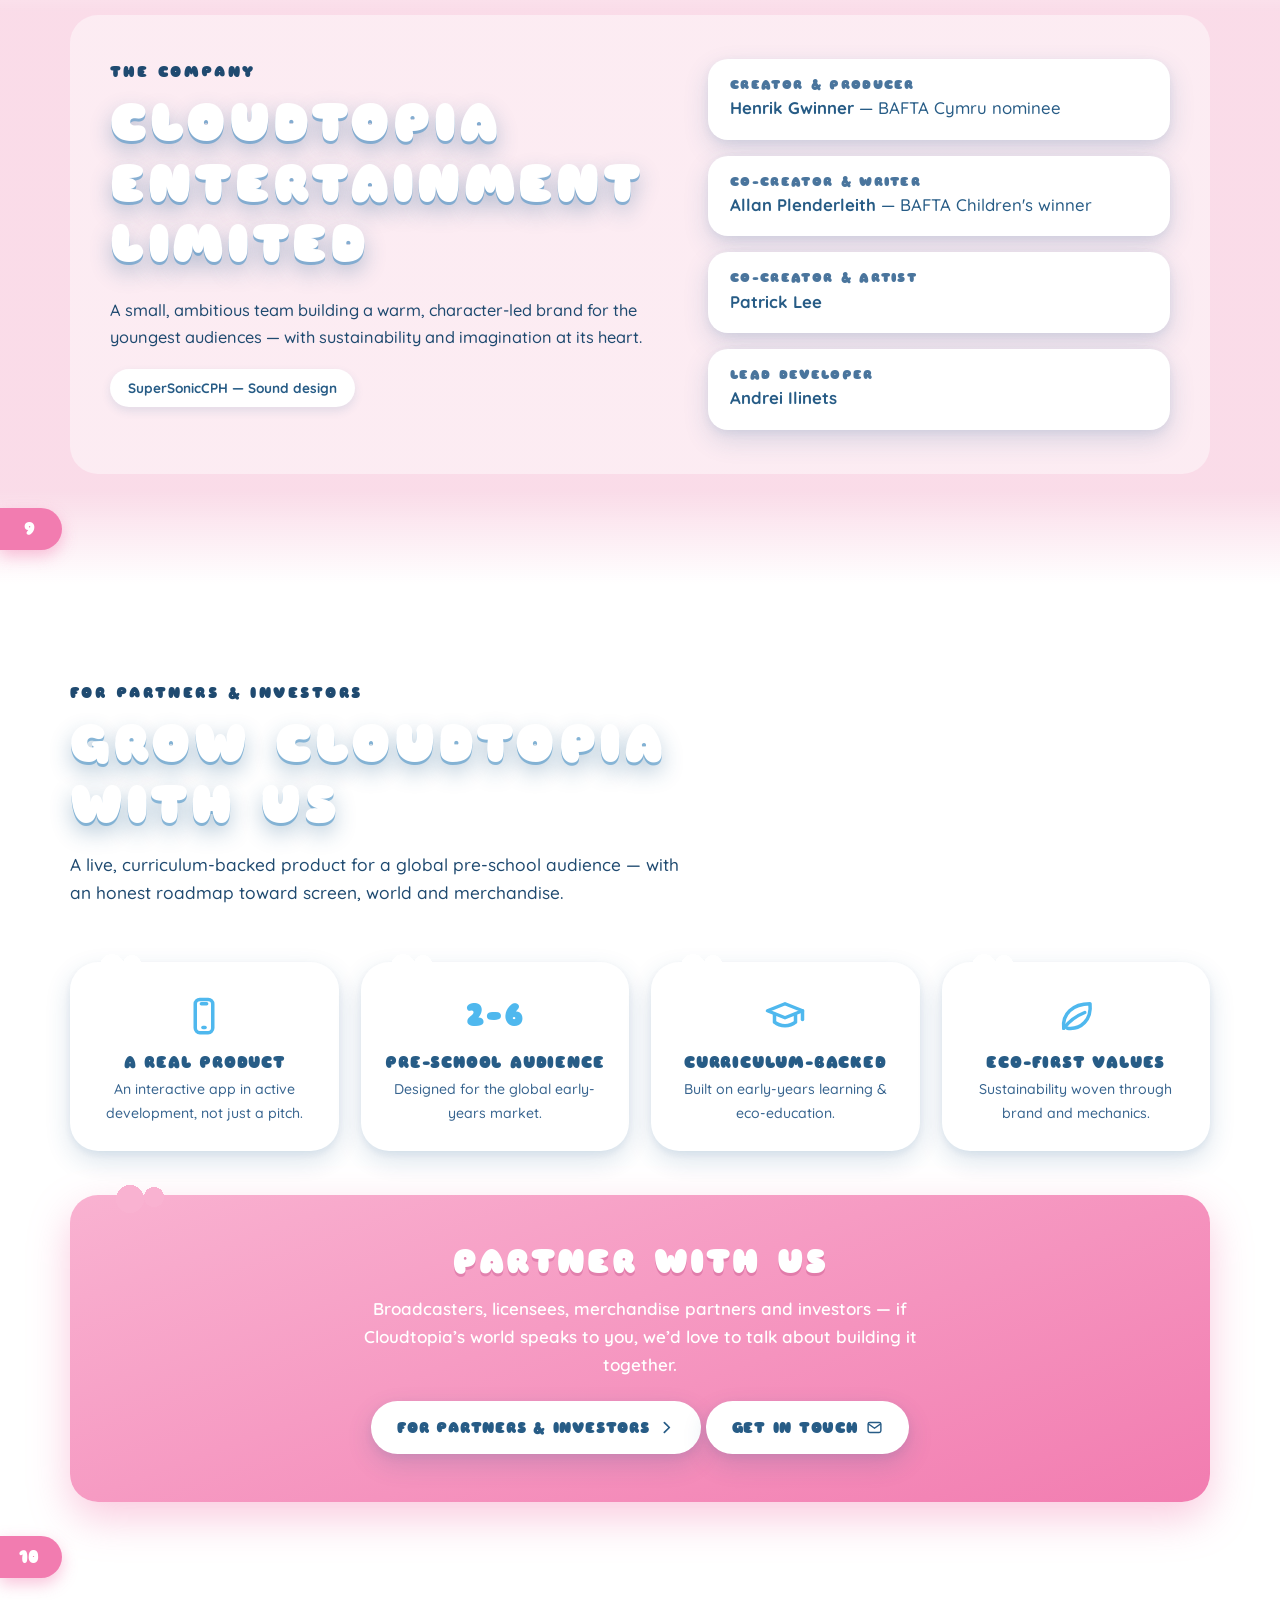
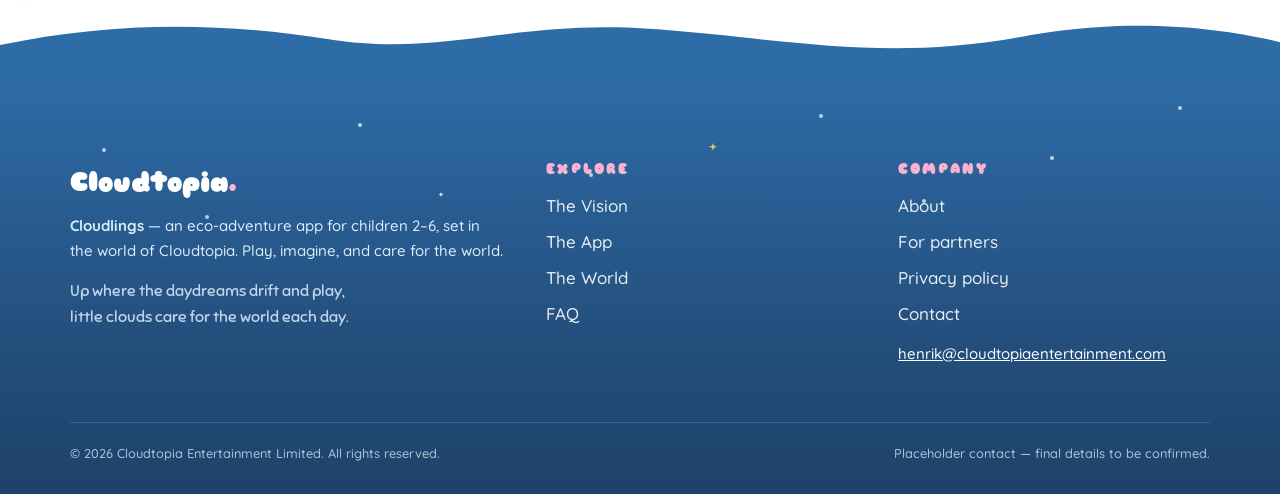
==== commit bc7bf7ac: "Add BAFTA merits and Lead Developer to front-page credits Co-Authored-By: Claude Fable 5 <noreply@an" ====
--- a/index.html
+++ b/index.html
@@ -740,9 +740,10 @@
         </div>
       </div>
       <div class="company__credits">
-        <div class="credit reveal" data-delay="1"><h4>Creator &amp; Producer</h4><p><b>Henrik Gwinner</b></p></div>
-        <div class="credit reveal" data-delay="2"><h4>Co-creator &amp; Writer</h4><p><b>Allan Plenderleith</b></p></div>
+        <div class="credit reveal" data-delay="1"><h4>Creator &amp; Producer</h4><p><b>Henrik Gwinner</b> — BAFTA Cymru nominee</p></div>
+        <div class="credit reveal" data-delay="2"><h4>Co-creator &amp; Writer</h4><p><b>Allan Plenderleith</b> — BAFTA Children's winner</p></div>
         <div class="credit reveal" data-delay="3"><h4>Co-creator &amp; Artist</h4><p><b>Patrick Lee</b></p></div>
+        <div class="credit reveal" data-delay="4"><h4>Lead Developer</h4><p><b>Andrei Ilinets</b></p></div>
       </div>
     </div>
   </div>
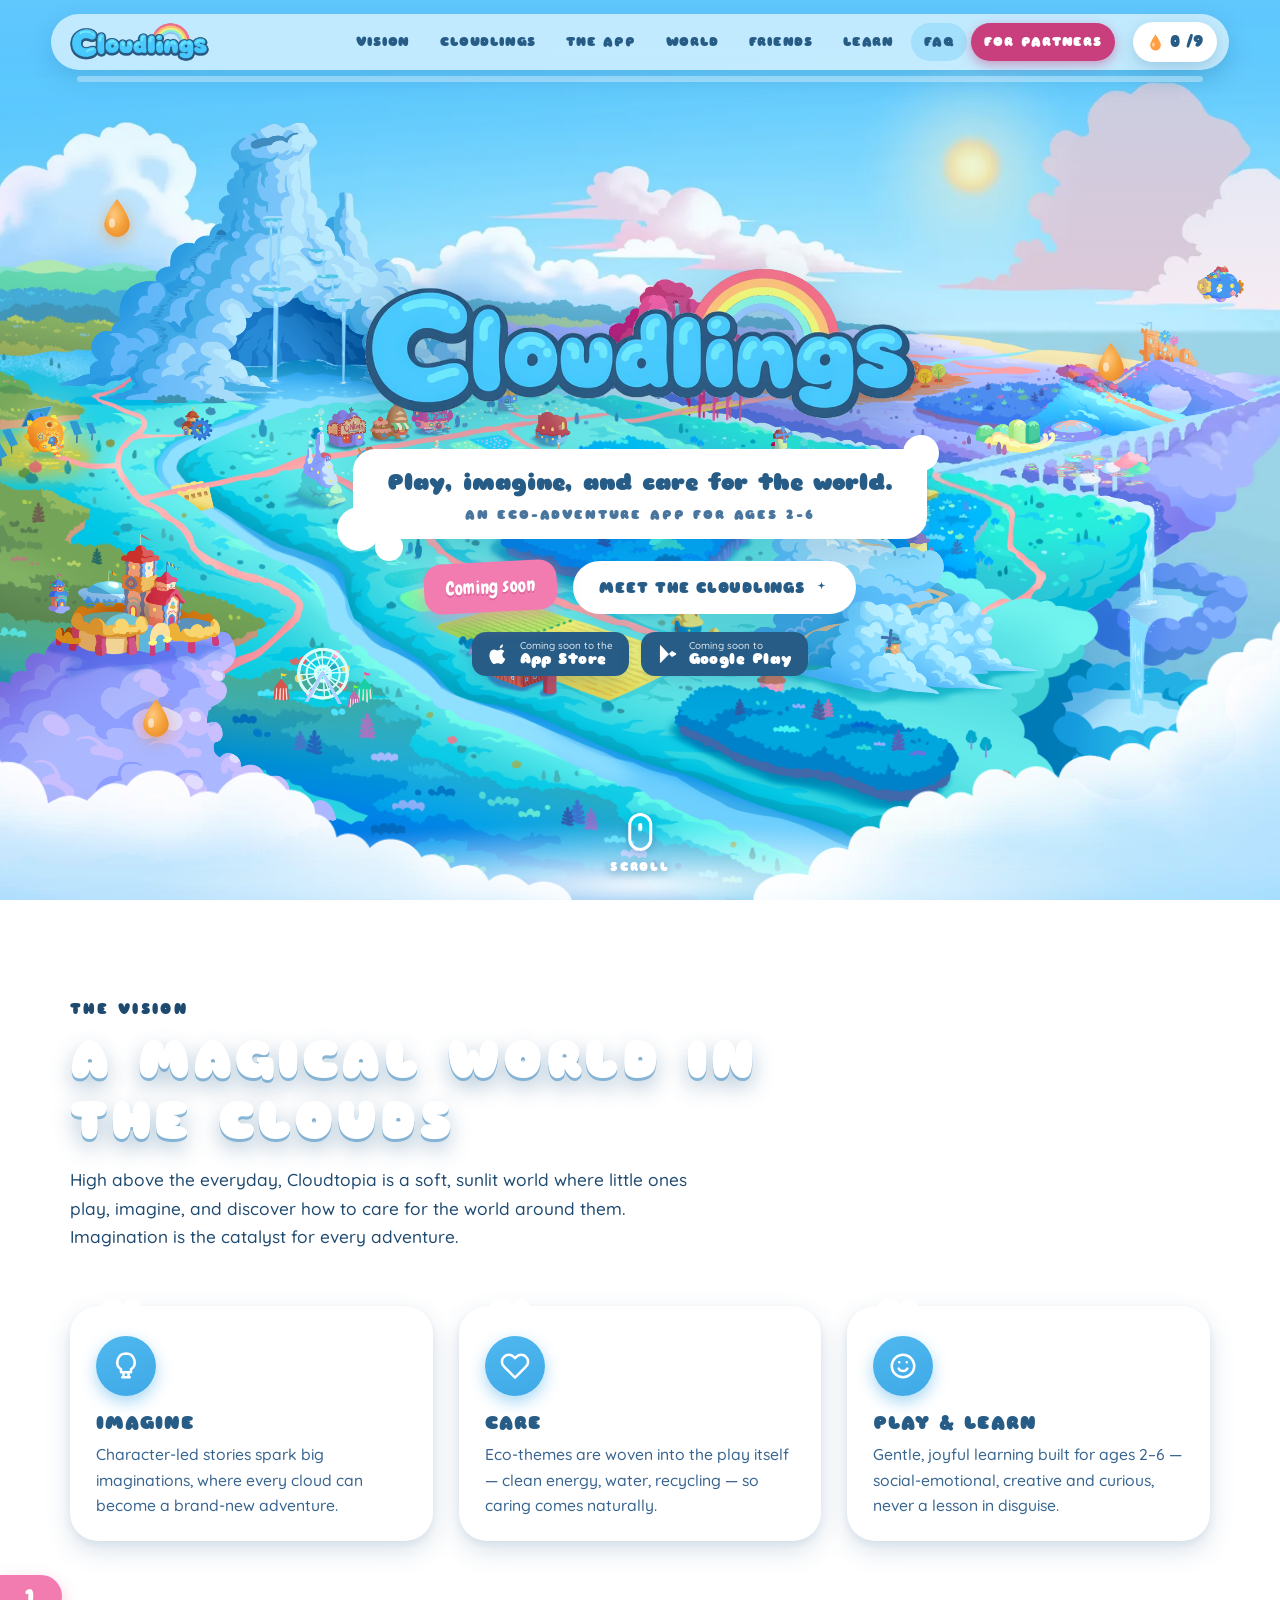
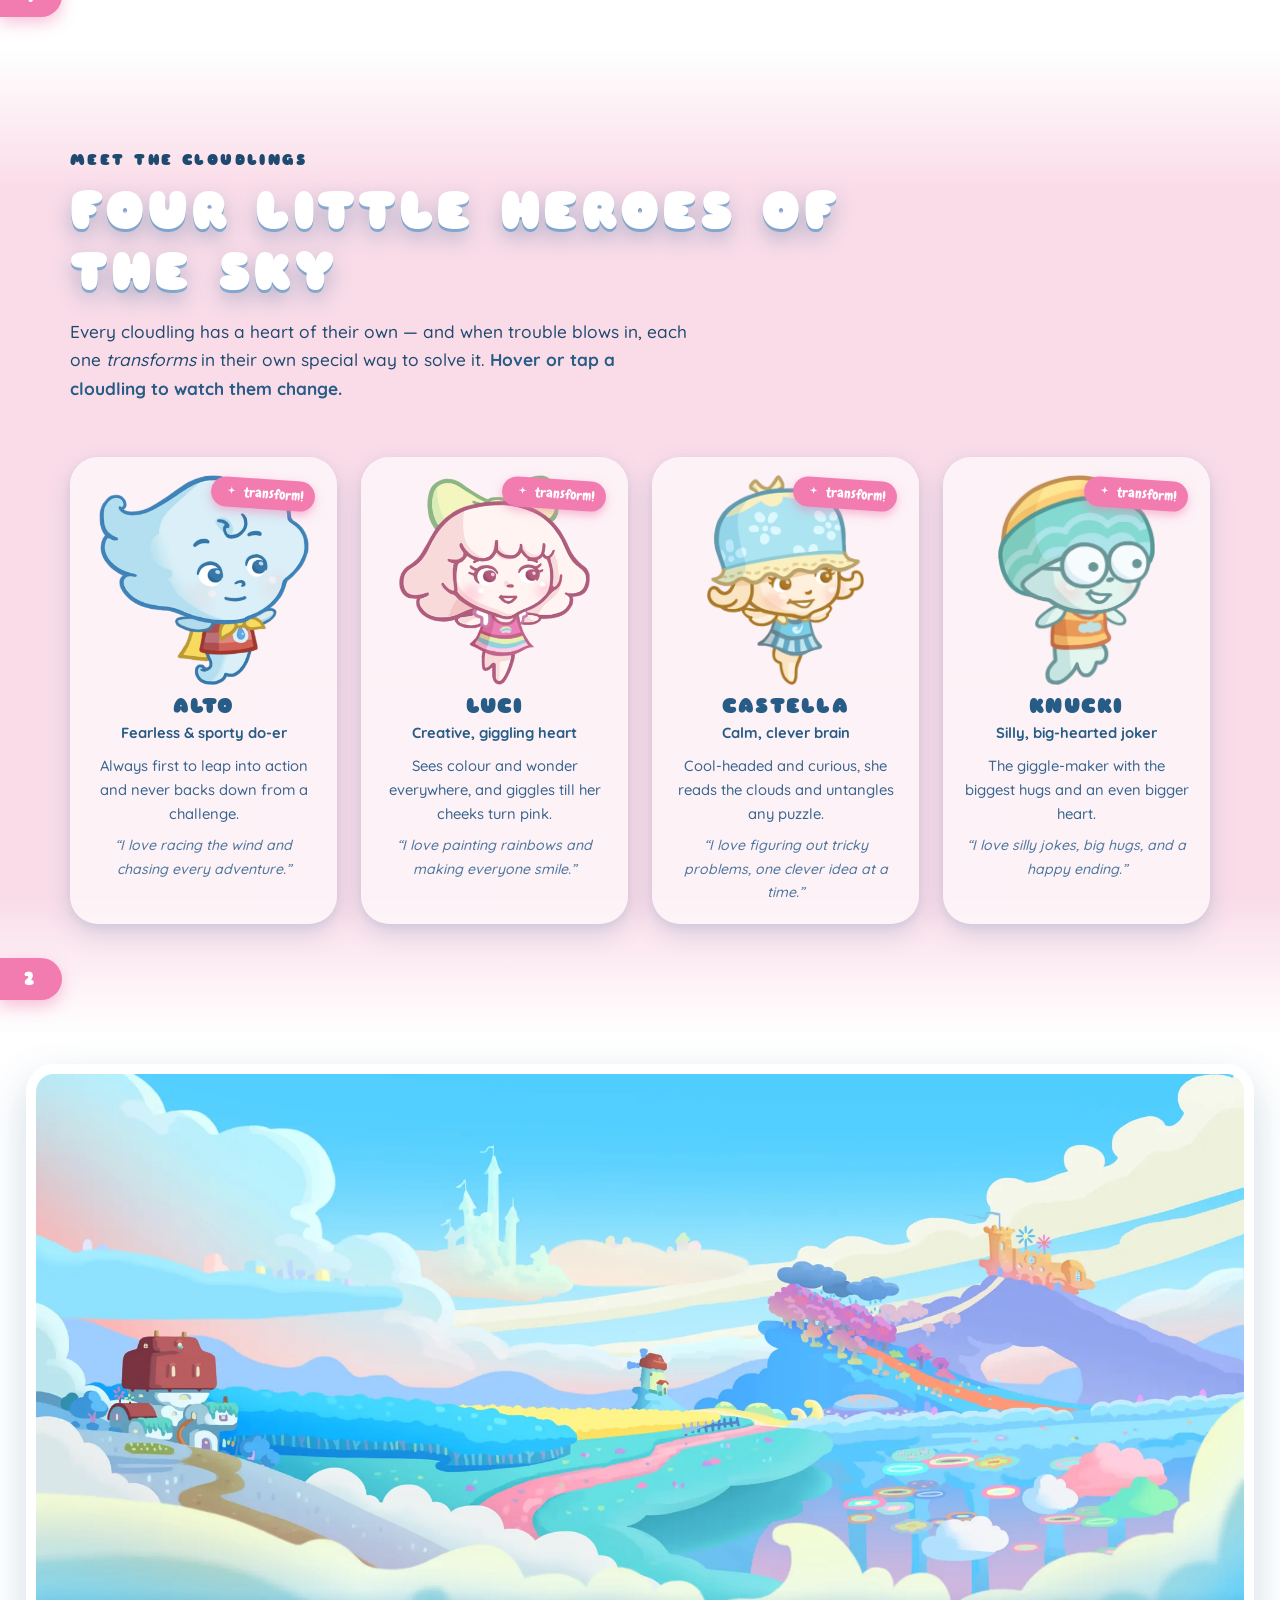
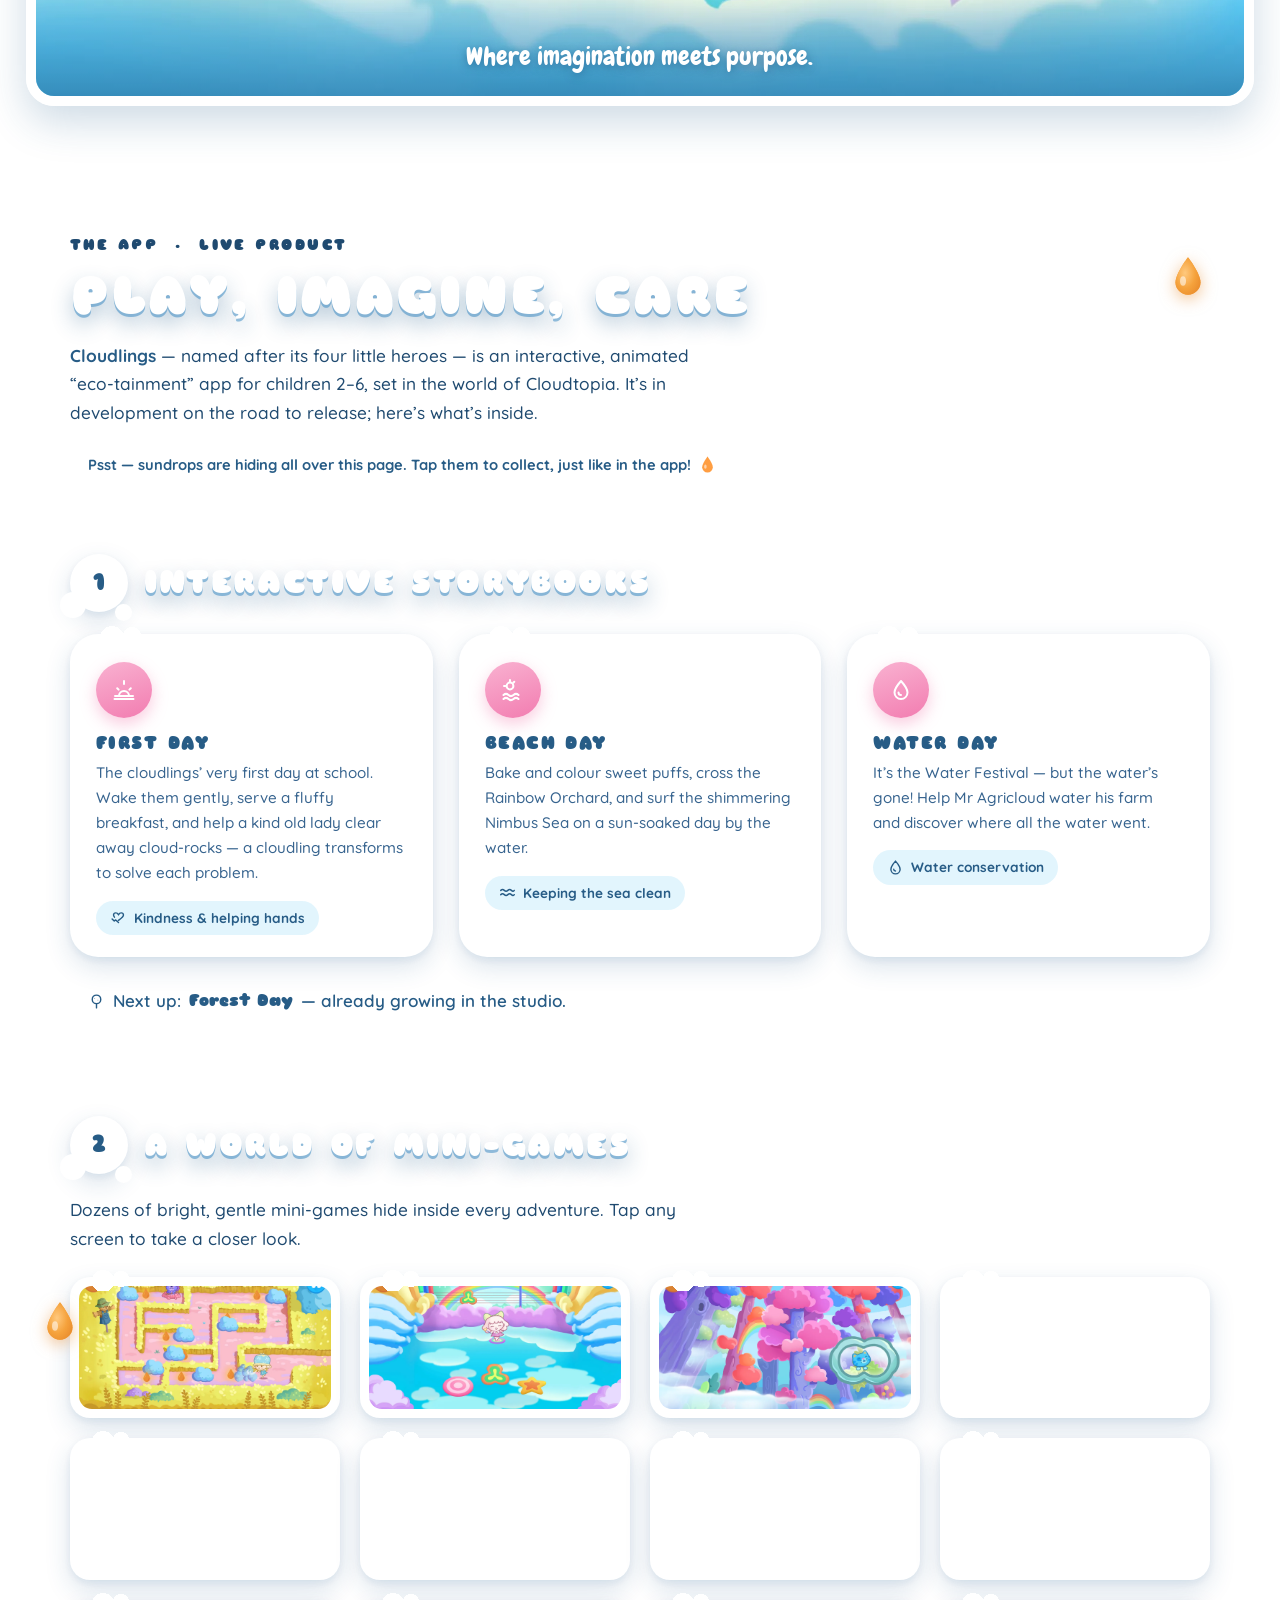
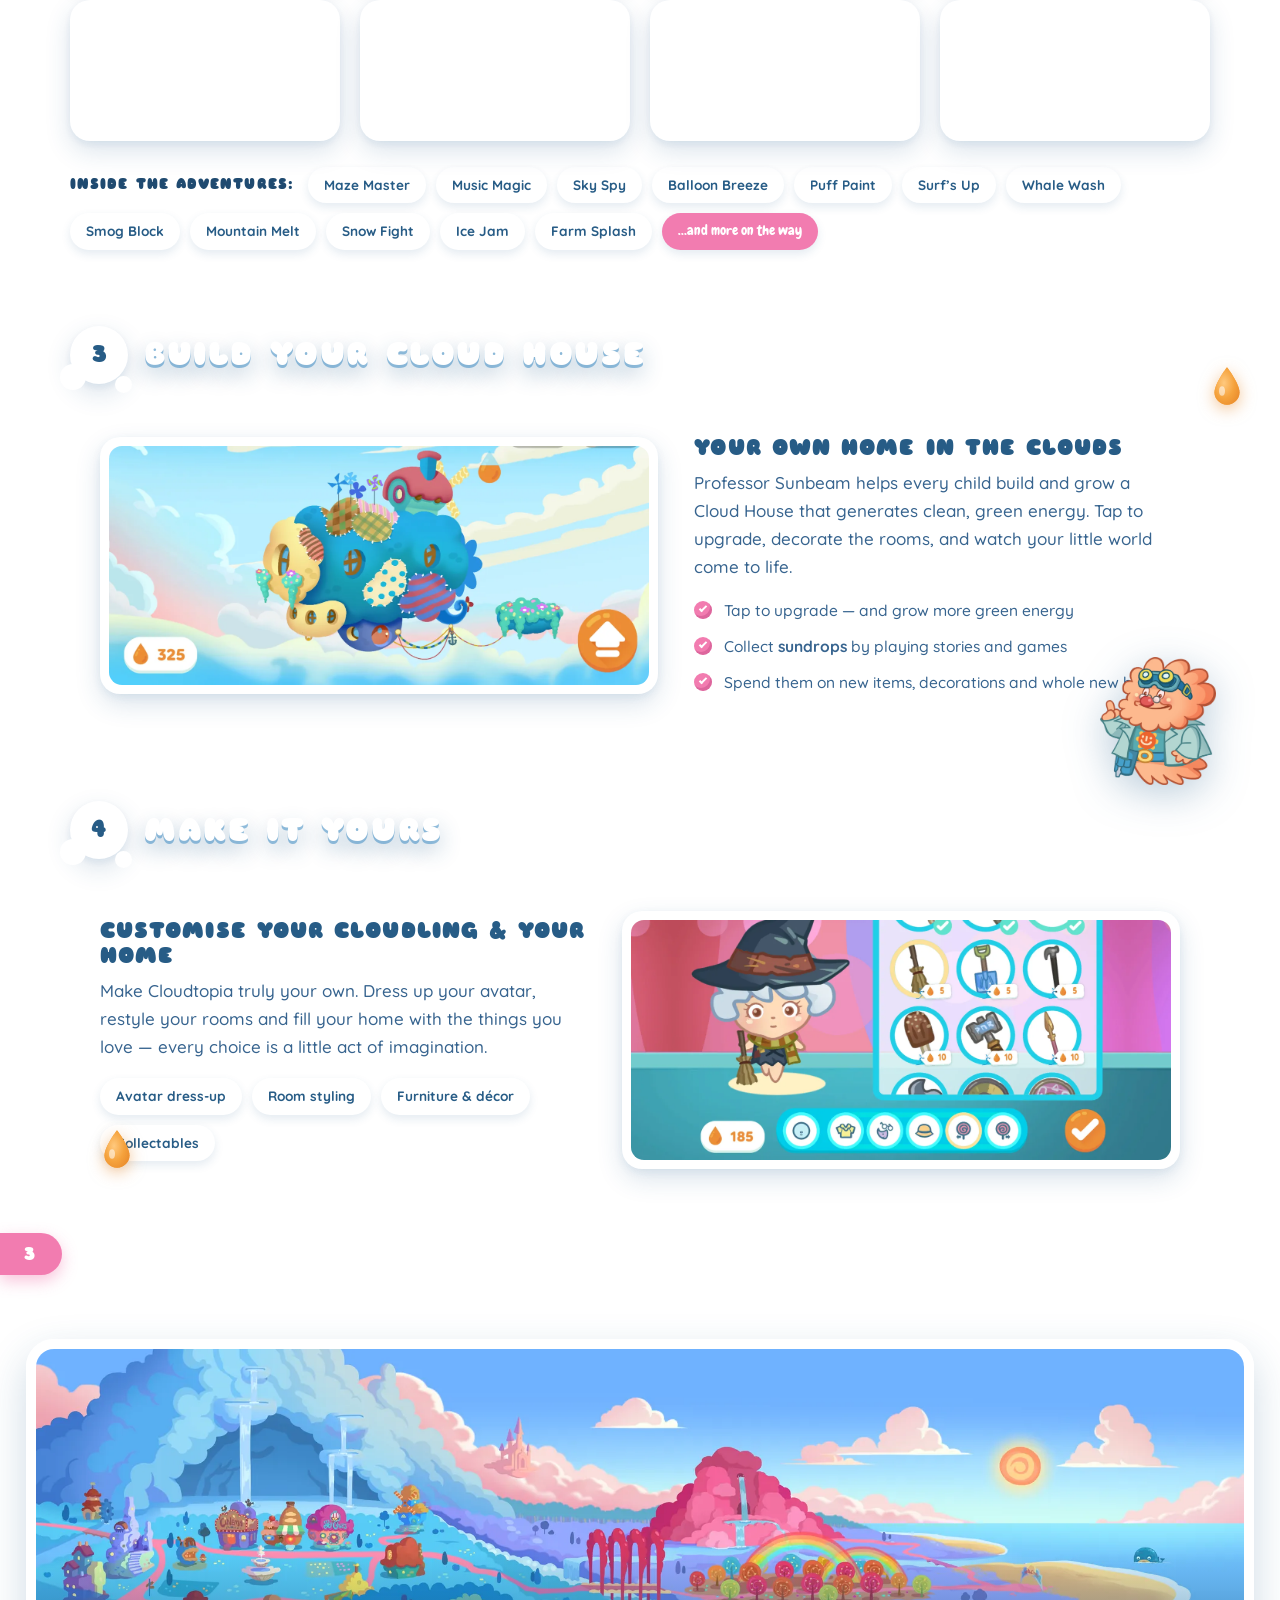
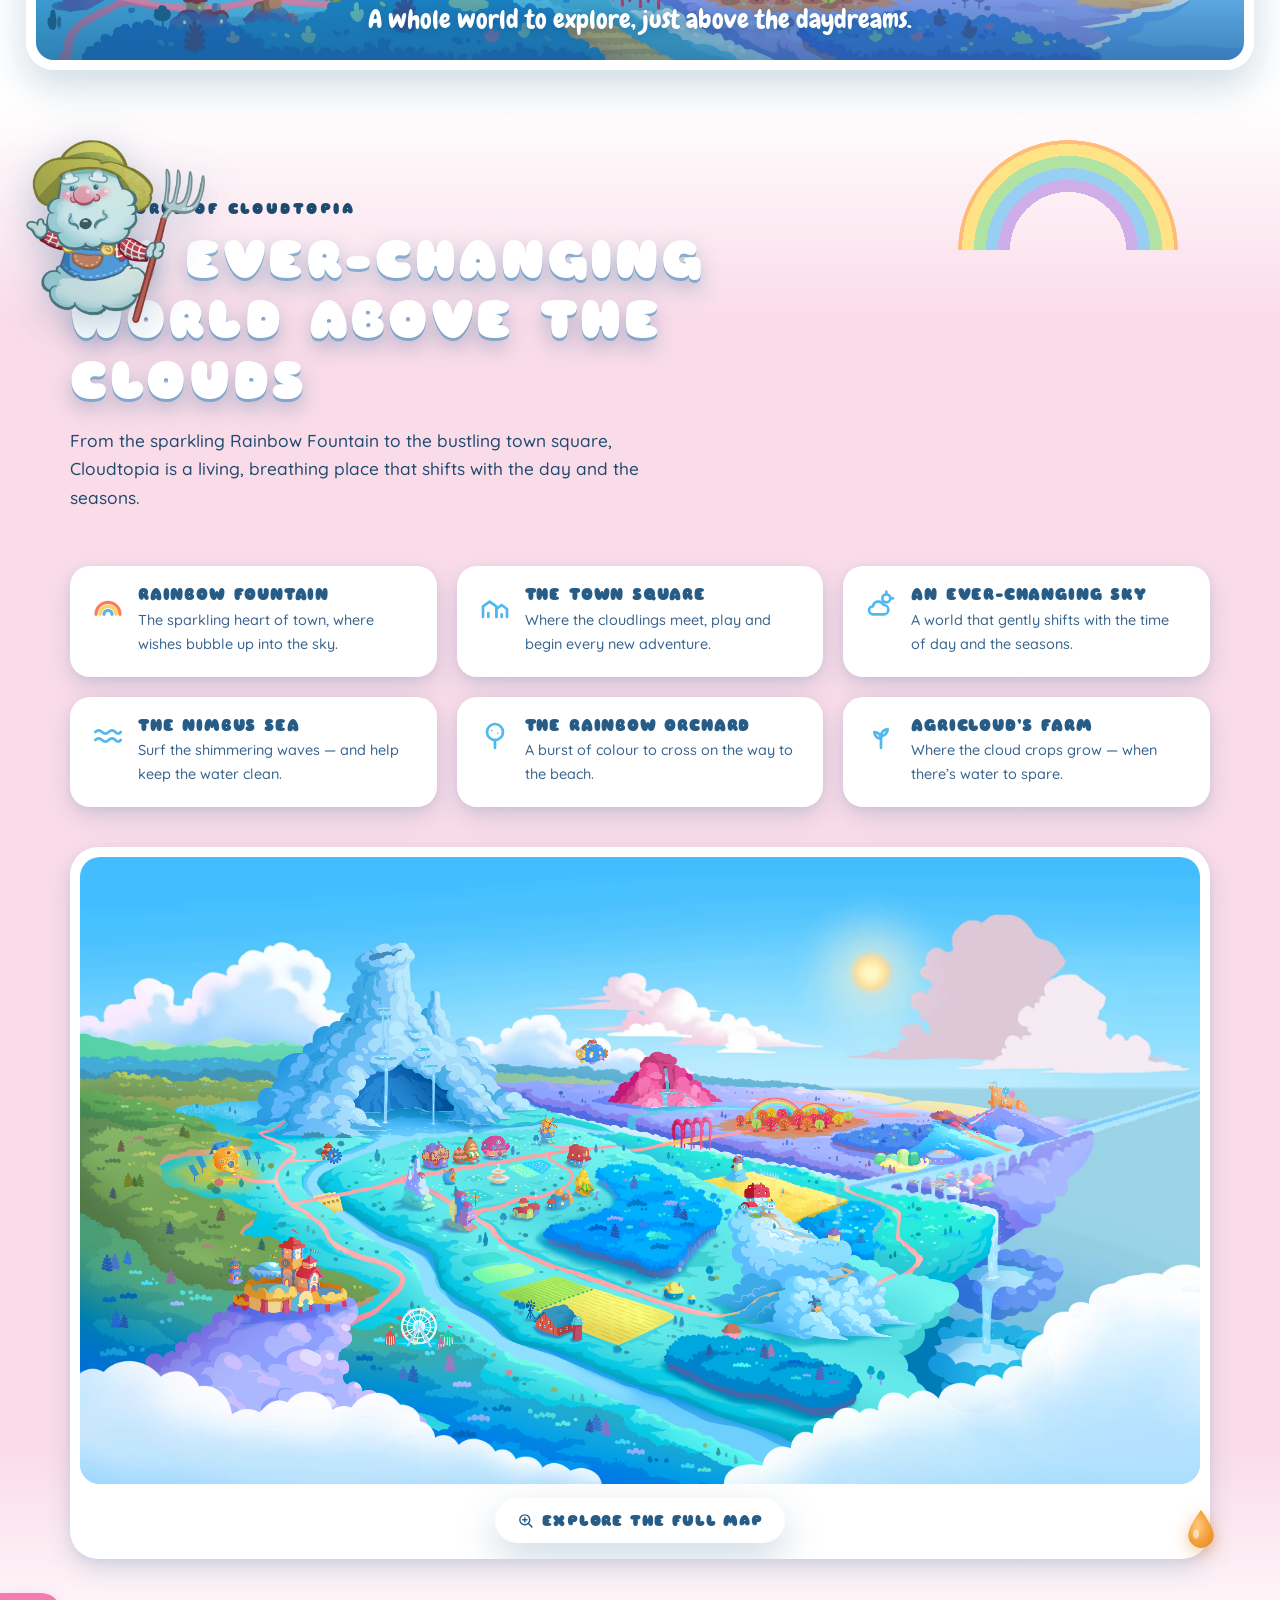
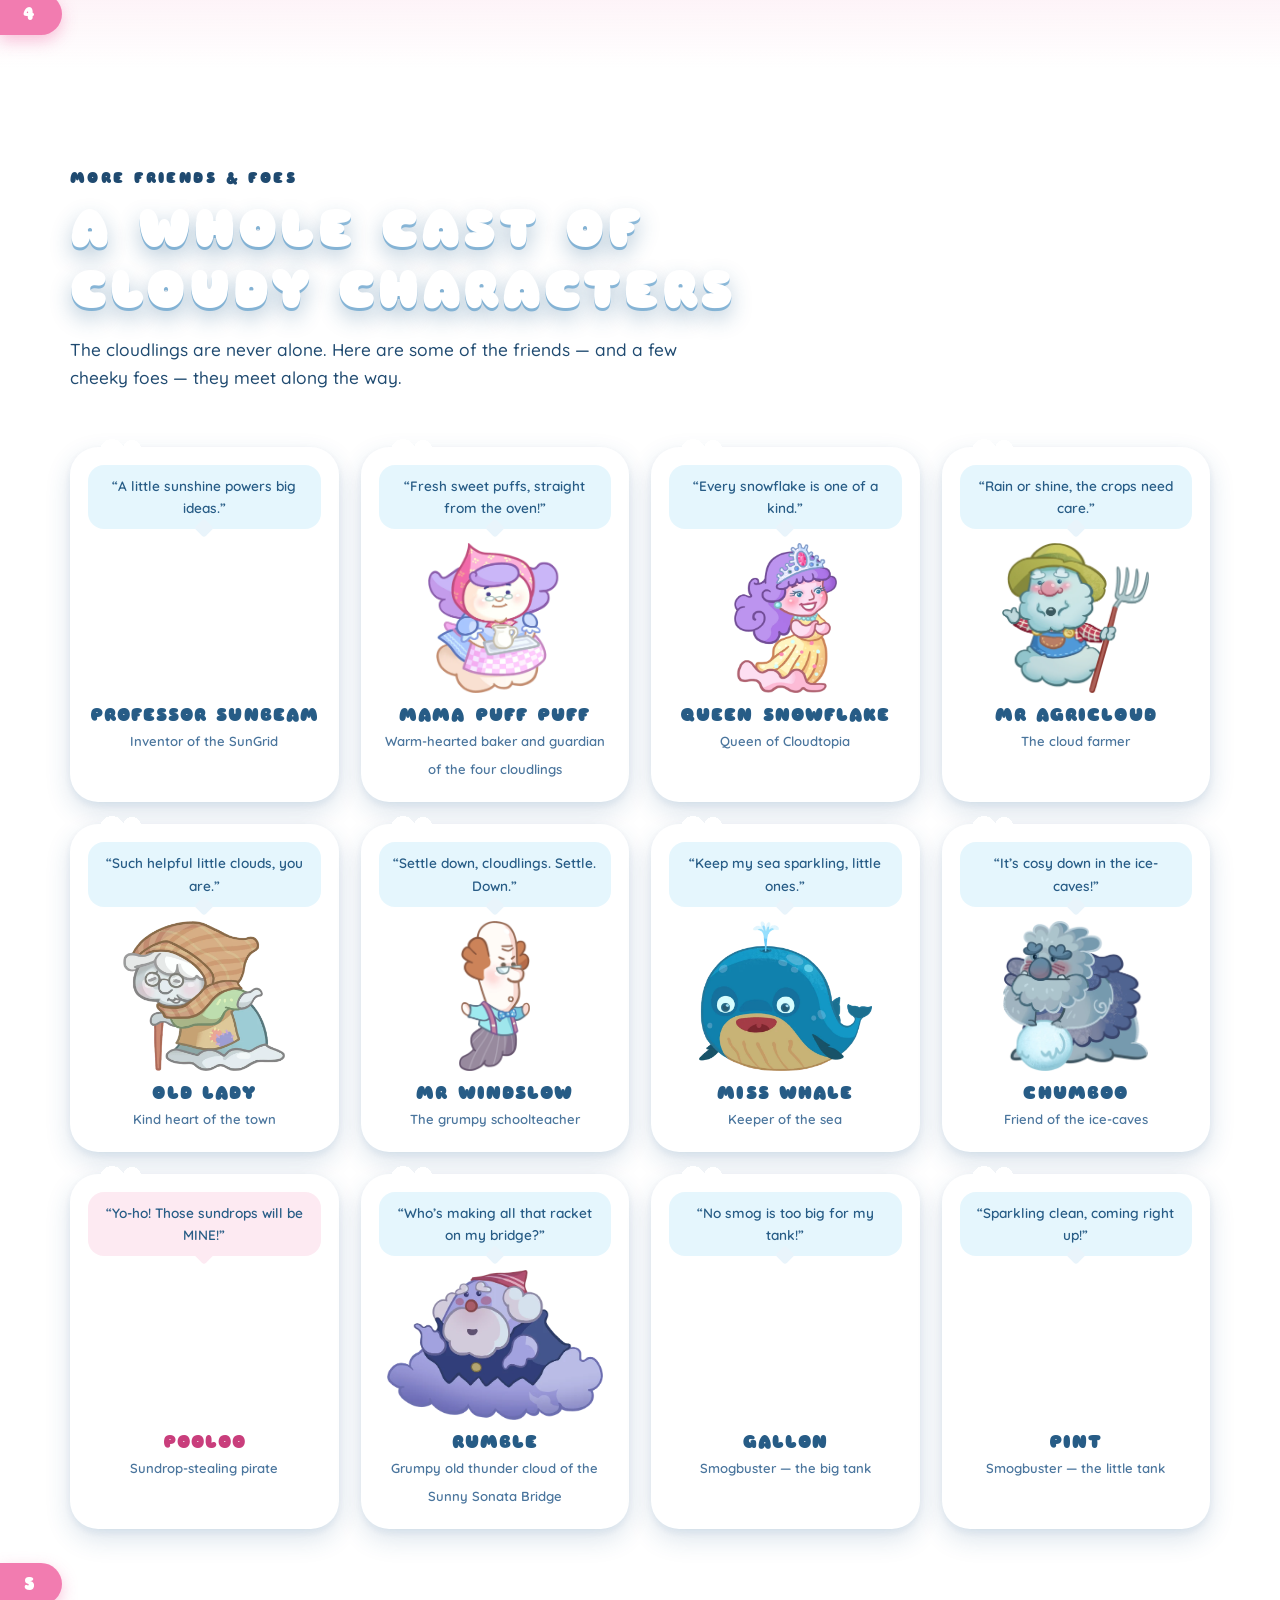
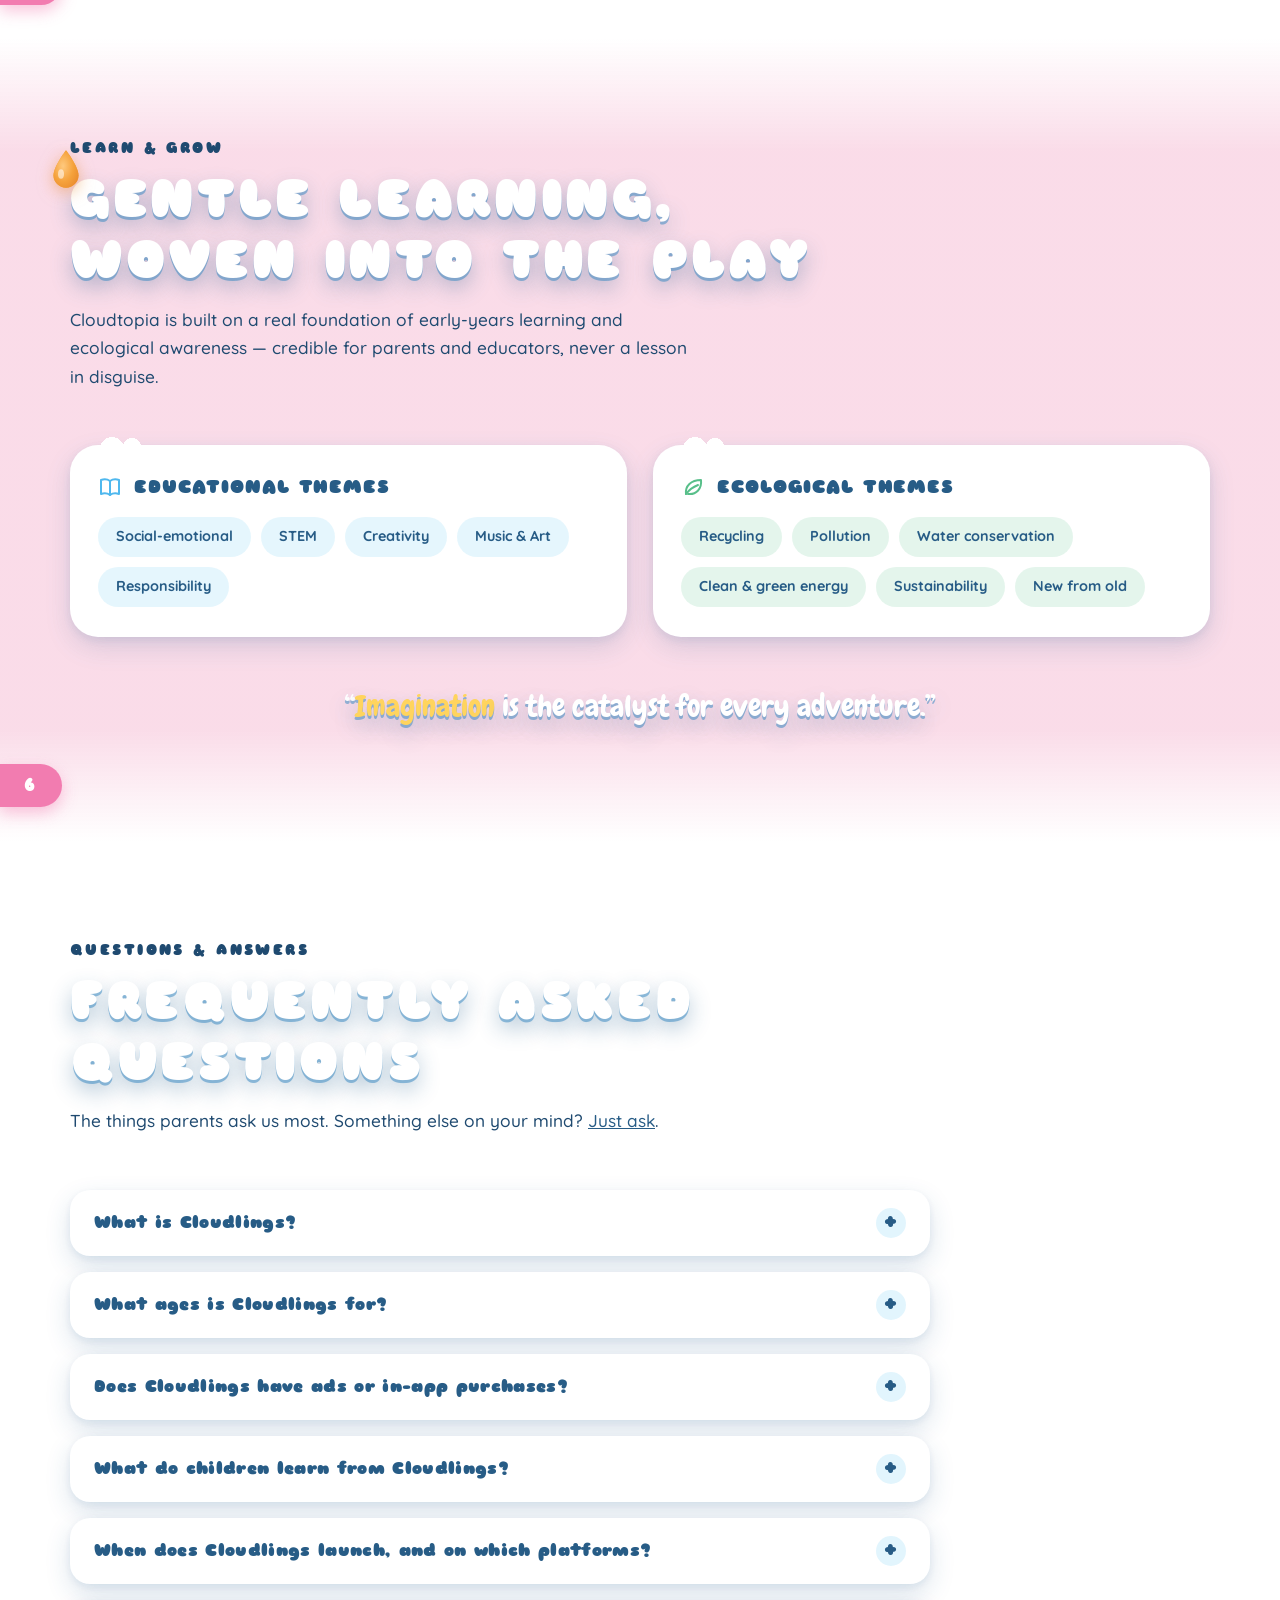
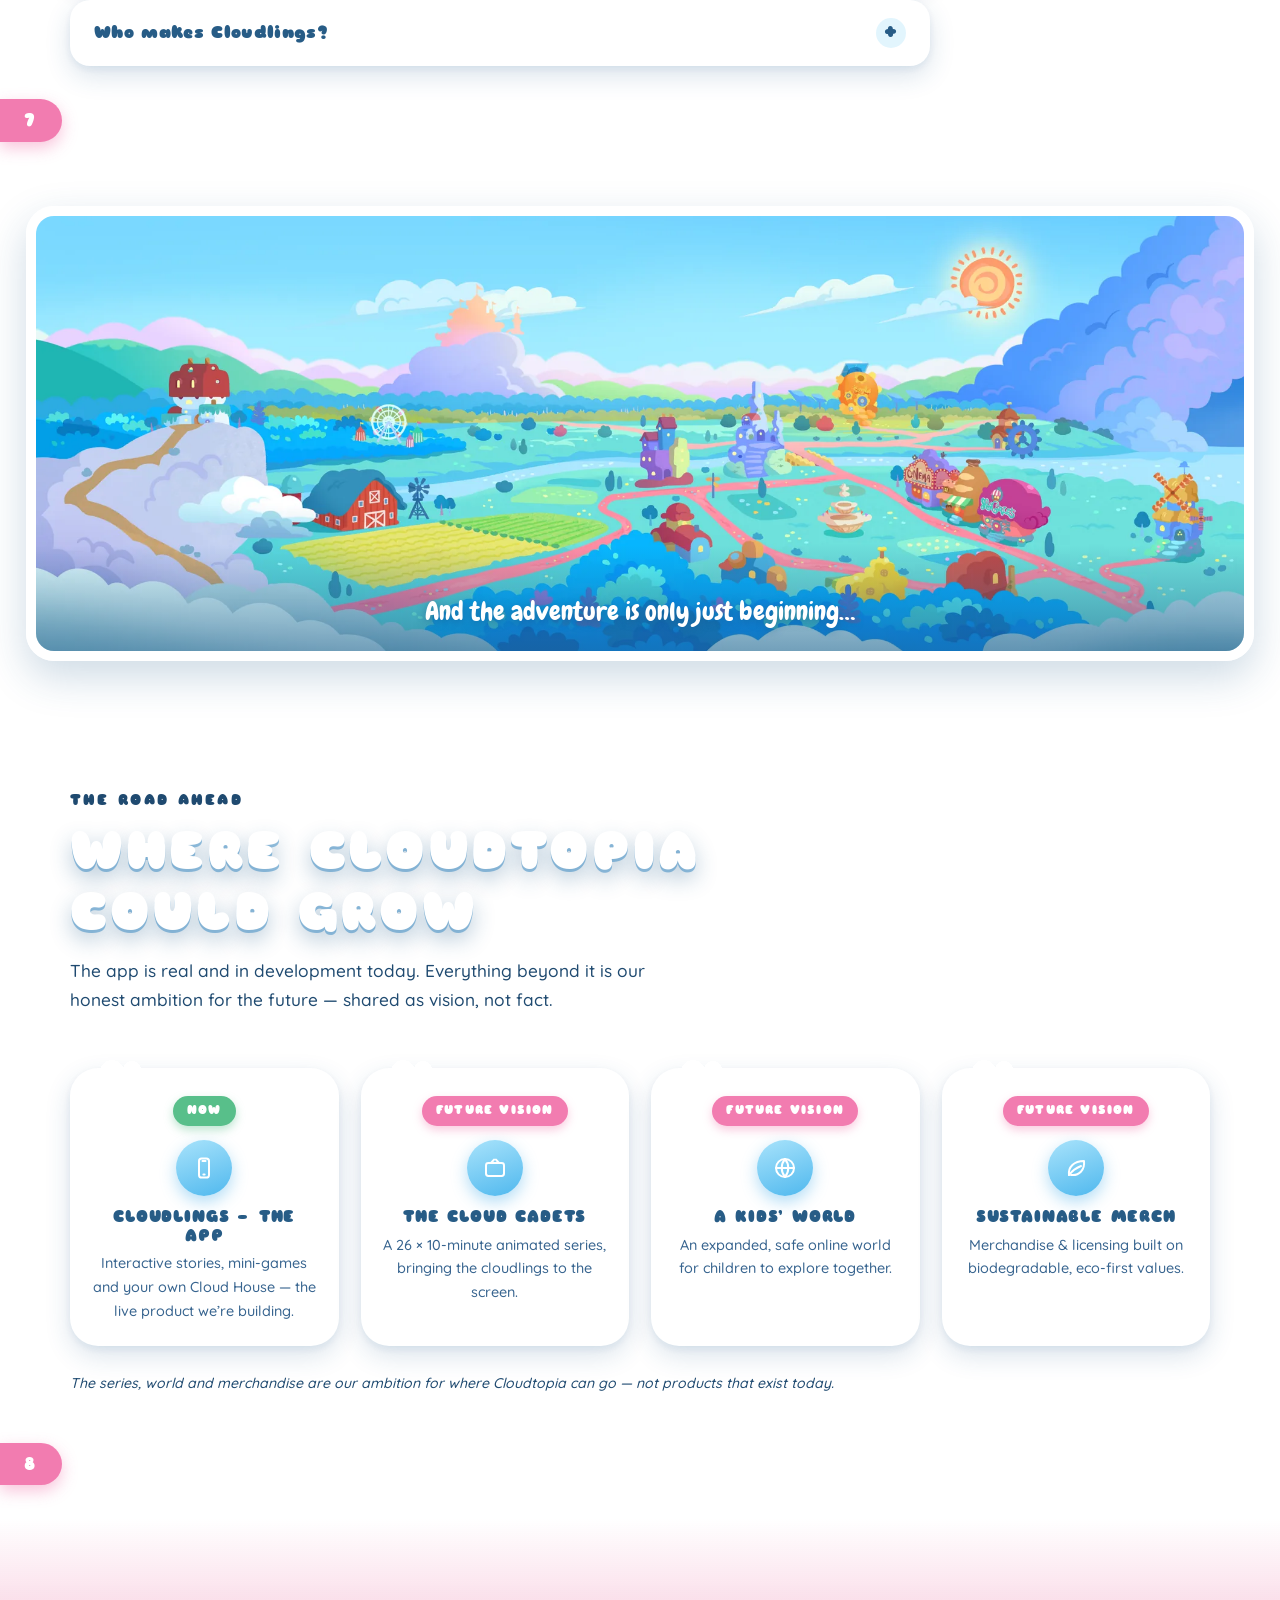
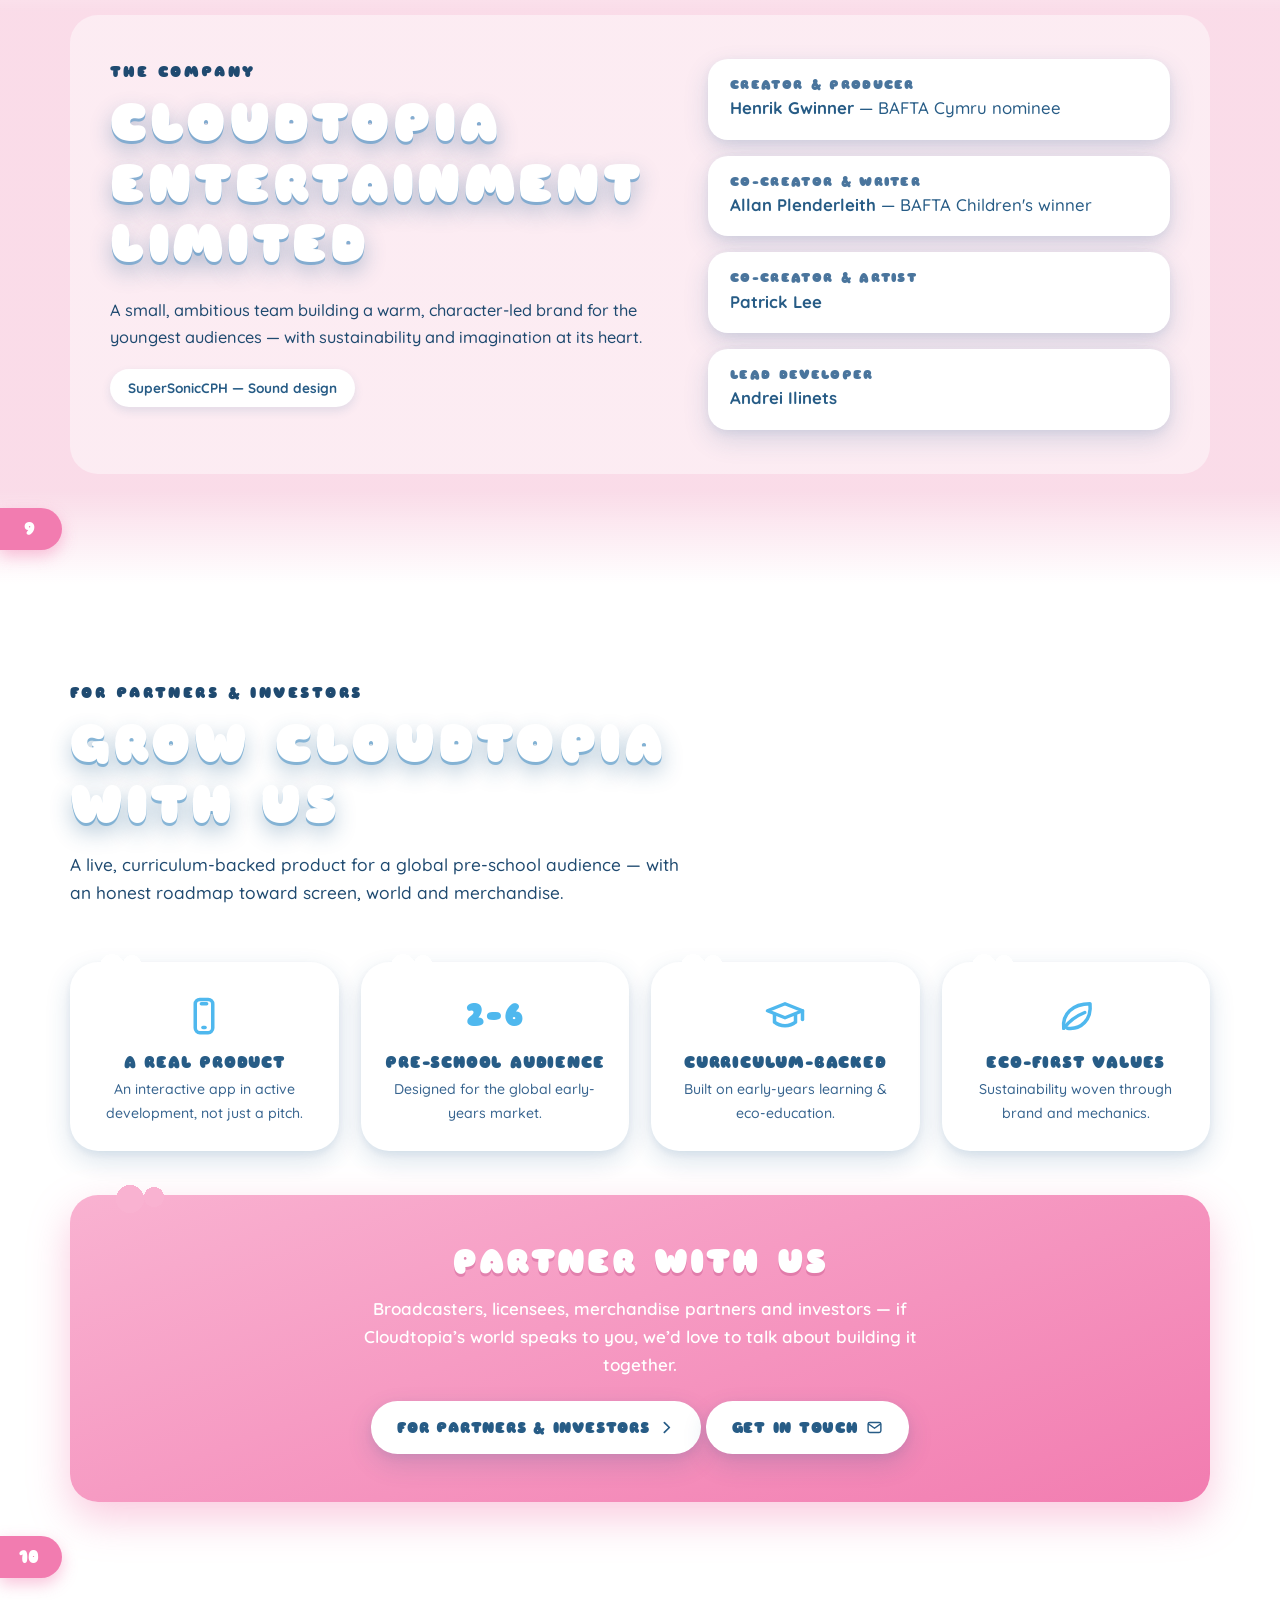
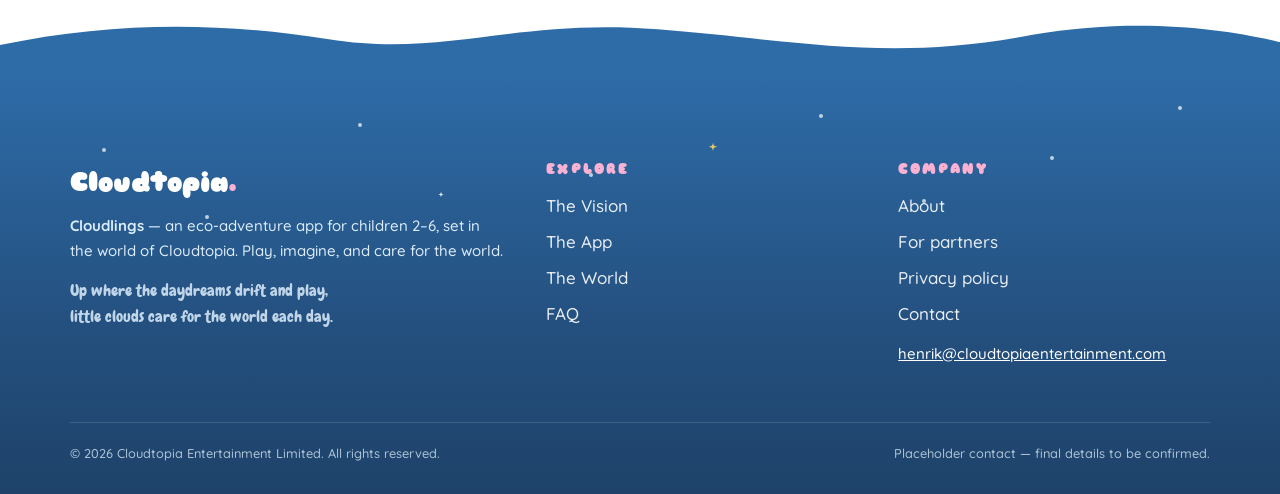
==== commit c15f4f29: "Perf/privacy: self-host fonts, responsive hero renditions Self-hosted woff2 fonts (latin subset) rep" ====
--- a/index.html
+++ b/index.html
@@ -115,11 +115,14 @@
 }
 </script>
 
-<link rel="preconnect" href="https://fonts.googleapis.com">
-<link rel="preconnect" href="https://fonts.gstatic.com" crossorigin>
-<link href="https://fonts.googleapis.com/css2?family=Sniglet:wght@800&family=Quicksand:wght@500;600;700&family=Chewy&display=swap" rel="stylesheet">
-<!-- the hero's LCP background image — preloaded so it doesn't wait for CSS parsing -->
-<link rel="preload" as="image" href="assets/img/map_hero.webp" fetchpriority="high">
+<link rel="preload" as="font" href="assets/fonts/sniglet-800-latin.woff2" type="font/woff2" crossorigin>
+<link rel="preload" as="font" href="assets/fonts/quicksand-500-latin.woff2" type="font/woff2" crossorigin>
+<link rel="stylesheet" href="css/fonts.css">
+<!-- the hero's LCP background image — preloaded so it doesn't wait for CSS parsing;
+     one preload per viewport bracket, matching the .hero media queries -->
+<link rel="preload" as="image" href="assets/img/map_hero_1280.webp" media="(max-width: 768px)" fetchpriority="high">
+<link rel="preload" as="image" href="assets/img/map_hero_2048.webp" media="(min-width: 769px) and (max-width: 1440px)" fetchpriority="high">
+<link rel="preload" as="image" href="assets/img/map_hero.webp" media="(min-width: 1441px)" fetchpriority="high">
 <noscript><style>.reveal { opacity: 1 !important; transform: none !important; }</style></noscript>
 <link rel="stylesheet" href="css/styles.css">
 <script src="js/main.js" defer></script>
--- a/css/fonts.css
+++ b/css/fonts.css
@@ -0,0 +1,46 @@
+/* Self-hosted fonts (Google Fonts, OFL) — latin subset, woff2 only. */
+
+@font-face {
+  font-family: 'Chewy';
+  font-style: normal;
+  font-weight: 400;
+  font-display: swap;
+  src: url(/assets/fonts/chewy-400-latin.woff2) format('woff2');
+  unicode-range: U+0000-00FF, U+0131, U+0152-0153, U+02BB-02BC, U+02C6, U+02DA, U+02DC, U+0304, U+0308, U+0329, U+2000-206F, U+20AC, U+2122, U+2191, U+2193, U+2212, U+2215, U+FEFF, U+FFFD;
+}
+
+@font-face {
+  font-family: 'Quicksand';
+  font-style: normal;
+  font-weight: 500;
+  font-display: swap;
+  src: url(/assets/fonts/quicksand-500-latin.woff2) format('woff2');
+  unicode-range: U+0000-00FF, U+0131, U+0152-0153, U+02BB-02BC, U+02C6, U+02DA, U+02DC, U+0304, U+0308, U+0329, U+2000-206F, U+20AC, U+2122, U+2191, U+2193, U+2212, U+2215, U+FEFF, U+FFFD;
+}
+
+@font-face {
+  font-family: 'Quicksand';
+  font-style: normal;
+  font-weight: 600;
+  font-display: swap;
+  src: url(/assets/fonts/quicksand-600-latin.woff2) format('woff2');
+  unicode-range: U+0000-00FF, U+0131, U+0152-0153, U+02BB-02BC, U+02C6, U+02DA, U+02DC, U+0304, U+0308, U+0329, U+2000-206F, U+20AC, U+2122, U+2191, U+2193, U+2212, U+2215, U+FEFF, U+FFFD;
+}
+
+@font-face {
+  font-family: 'Quicksand';
+  font-style: normal;
+  font-weight: 700;
+  font-display: swap;
+  src: url(/assets/fonts/quicksand-700-latin.woff2) format('woff2');
+  unicode-range: U+0000-00FF, U+0131, U+0152-0153, U+02BB-02BC, U+02C6, U+02DA, U+02DC, U+0304, U+0308, U+0329, U+2000-206F, U+20AC, U+2122, U+2191, U+2193, U+2212, U+2215, U+FEFF, U+FFFD;
+}
+
+@font-face {
+  font-family: 'Sniglet';
+  font-style: normal;
+  font-weight: 800;
+  font-display: swap;
+  src: url(/assets/fonts/sniglet-800-latin.woff2) format('woff2');
+  unicode-range: U+0000-00FF, U+0131, U+0152-0153, U+02BB-02BC, U+02C6, U+02DA, U+02DC, U+0304, U+0308, U+0329, U+2000-206F, U+20AC, U+2122, U+2191, U+2193, U+2212, U+2215, U+FEFF, U+FFFD;
+}
--- a/css/styles.css
+++ b/css/styles.css
@@ -227,6 +227,24 @@
     url("../assets/img/map_hero.webp") center 62% / cover no-repeat,
     linear-gradient(180deg, var(--sky-light), var(--sky));
   z-index: 1;
+}
+/* smaller hero renditions for smaller viewports — keep the layer order in sync
+   with the background shorthand above and the preloads in index.html */
+@media (max-width: 768px) {
+  .hero {
+    background-image:
+      linear-gradient(180deg, rgba(150, 220, 250, 0.35) 0%, rgba(95, 197, 241, 0) 34%),
+      url("../assets/img/map_hero_1280.webp"),
+      linear-gradient(180deg, var(--sky-light), var(--sky));
+  }
+}
+@media (min-width: 769px) and (max-width: 1440px) {
+  .hero {
+    background-image:
+      linear-gradient(180deg, rgba(150, 220, 250, 0.35) 0%, rgba(95, 197, 241, 0) 34%),
+      url("../assets/img/map_hero_2048.webp"),
+      linear-gradient(180deg, var(--sky-light), var(--sky));
+  }
 }
 /* game Spine animations drawn over the hero's map background */
 .hero__map {
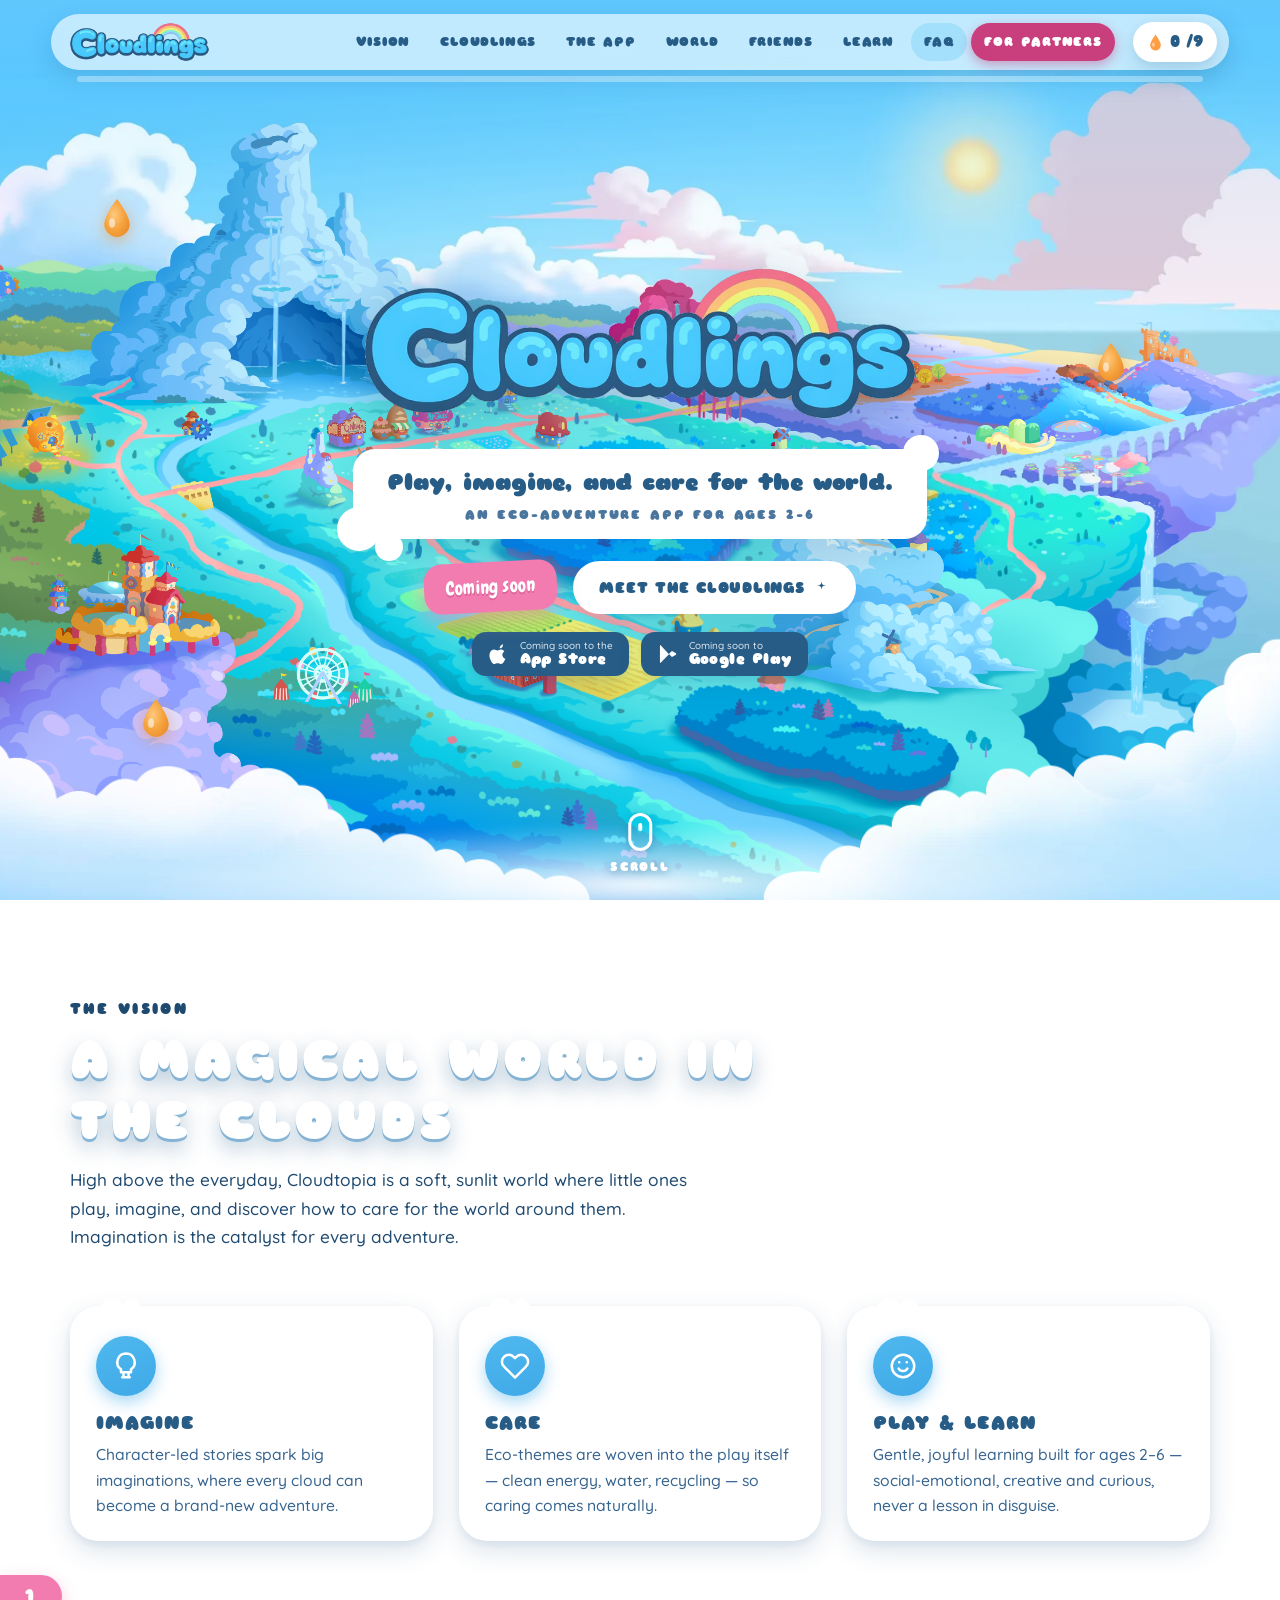
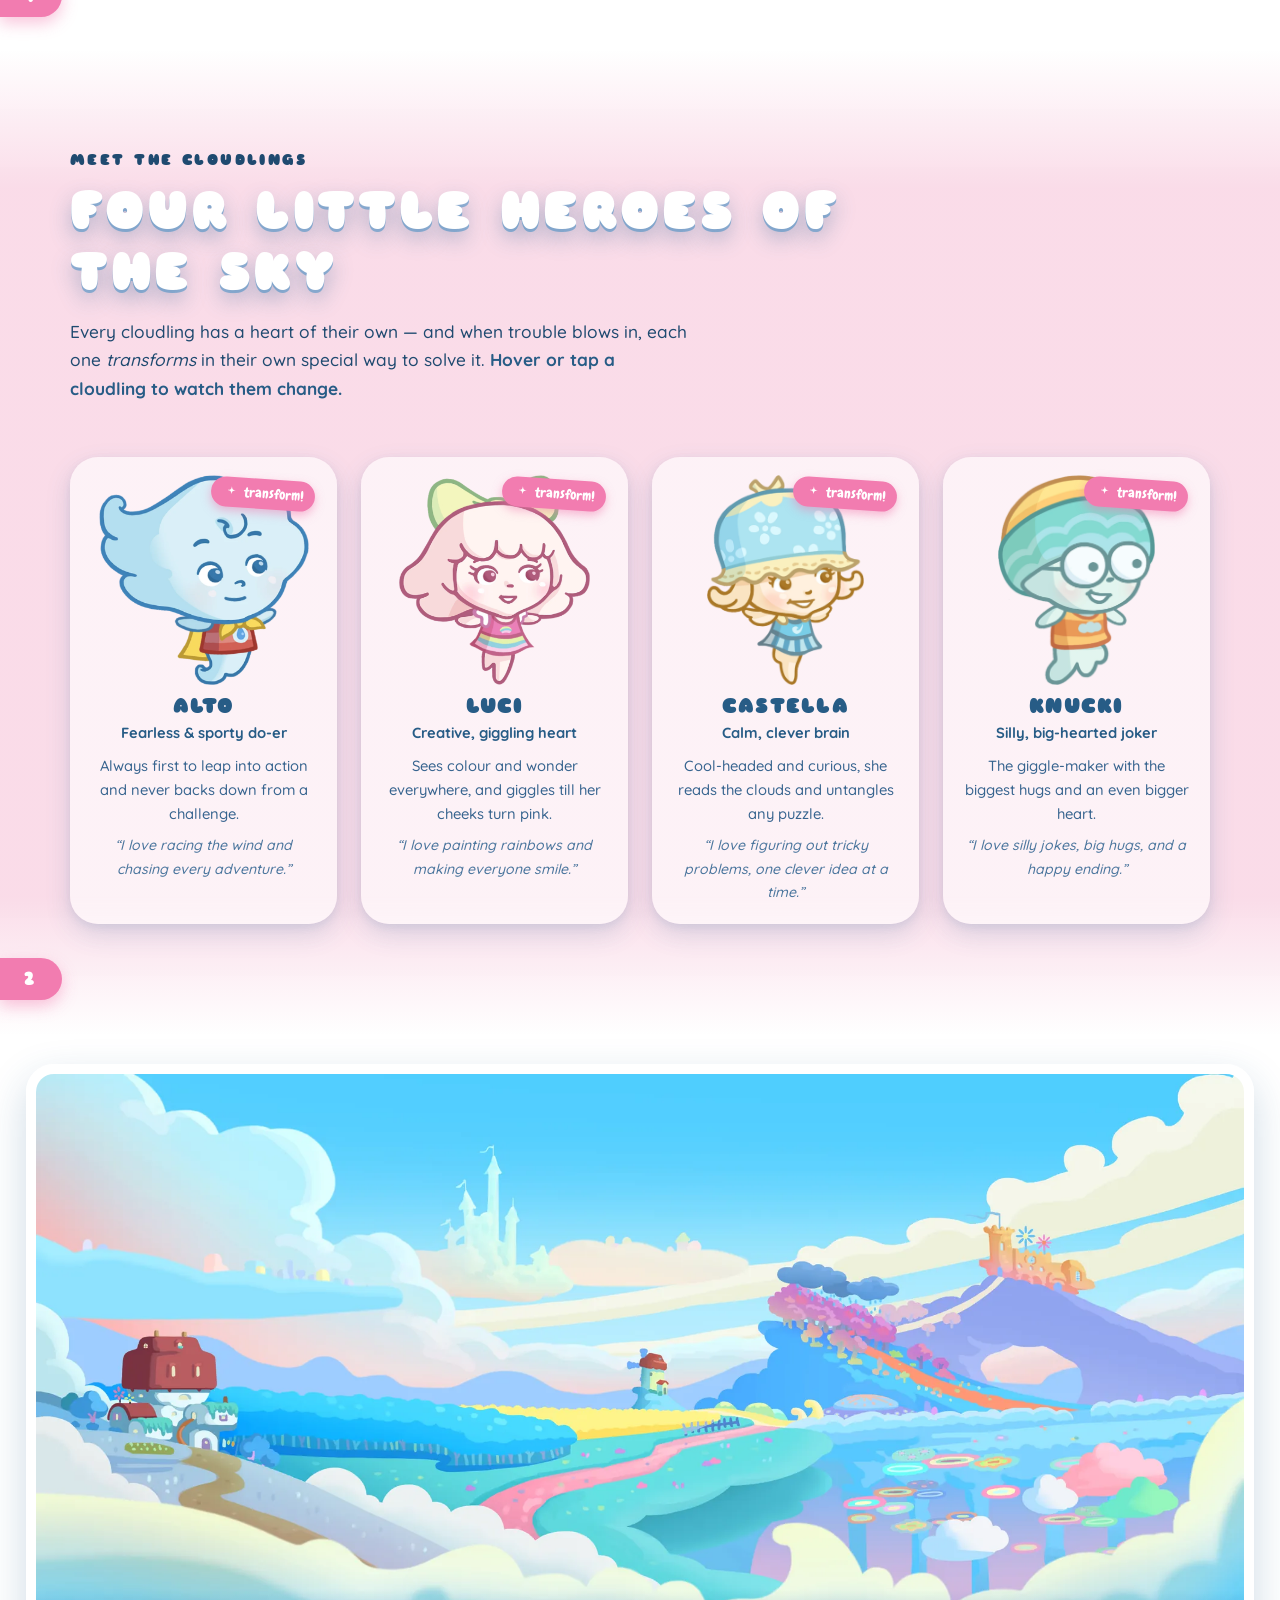
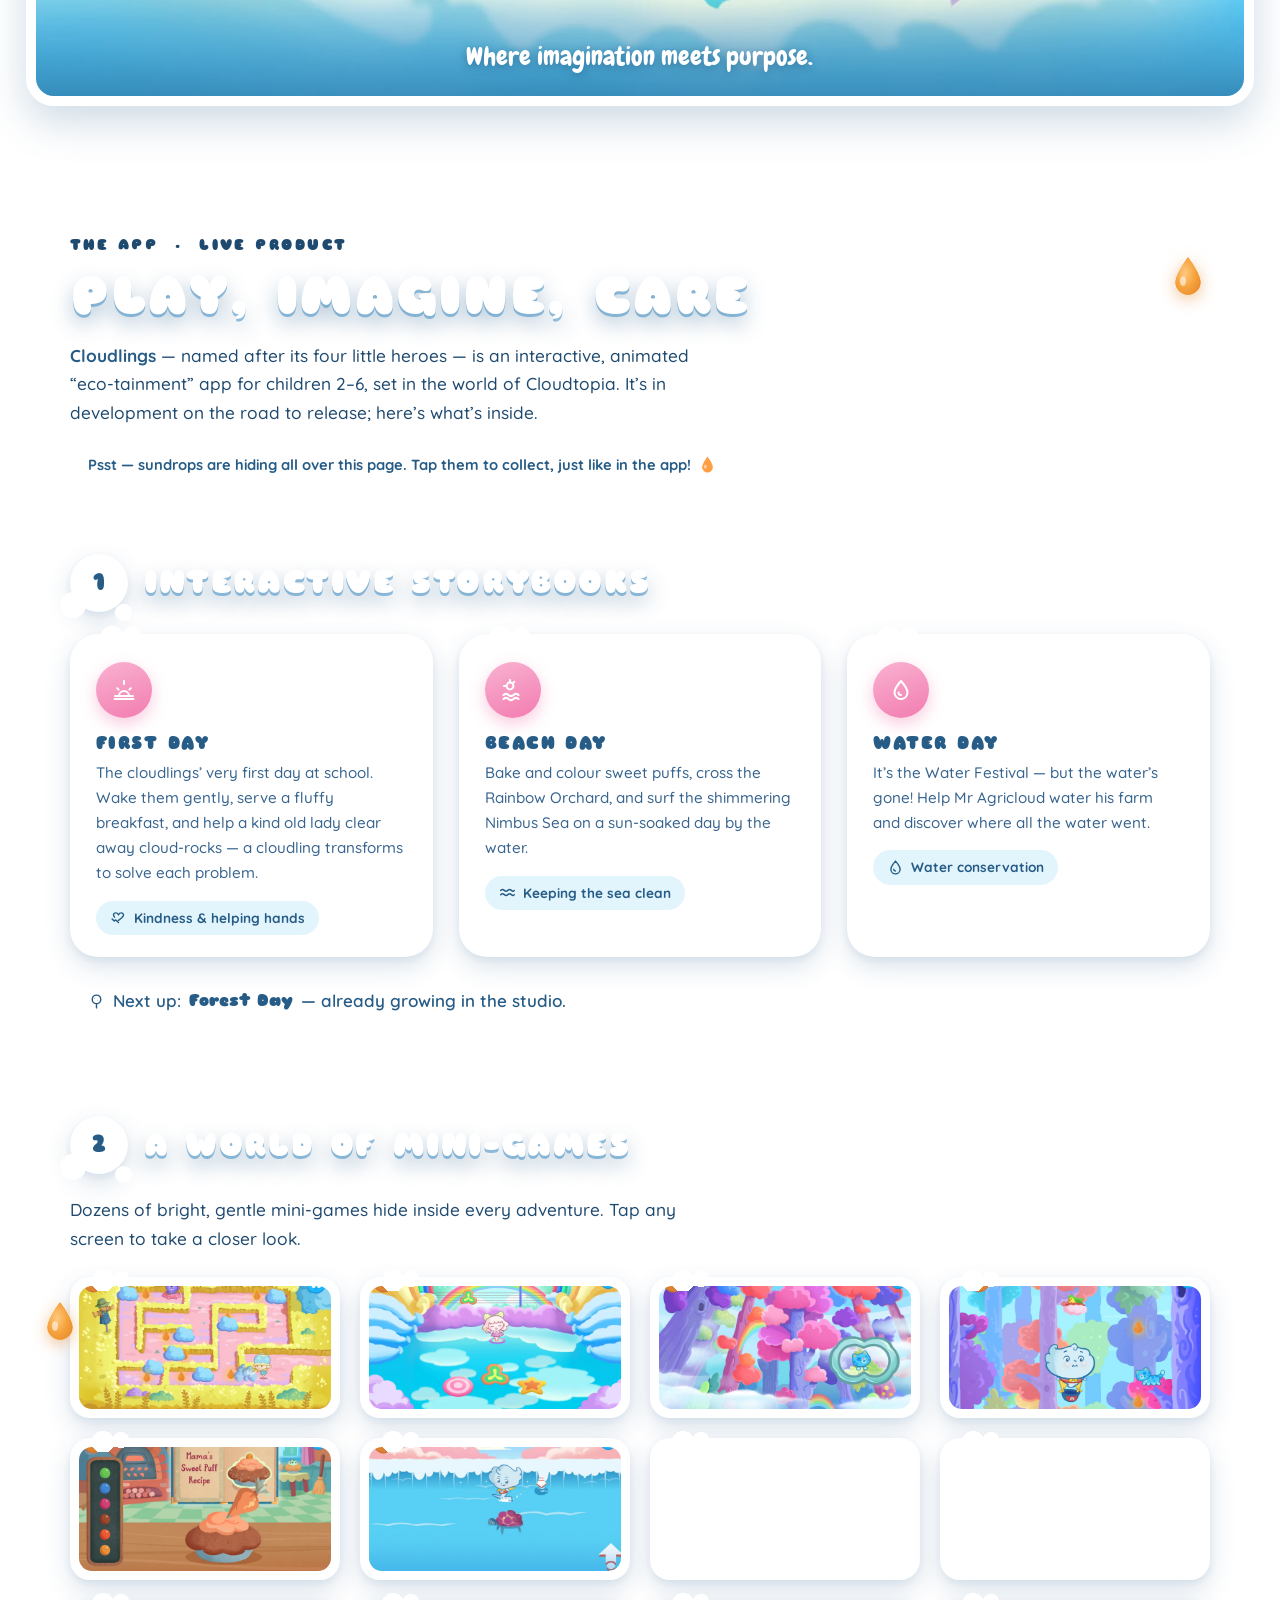
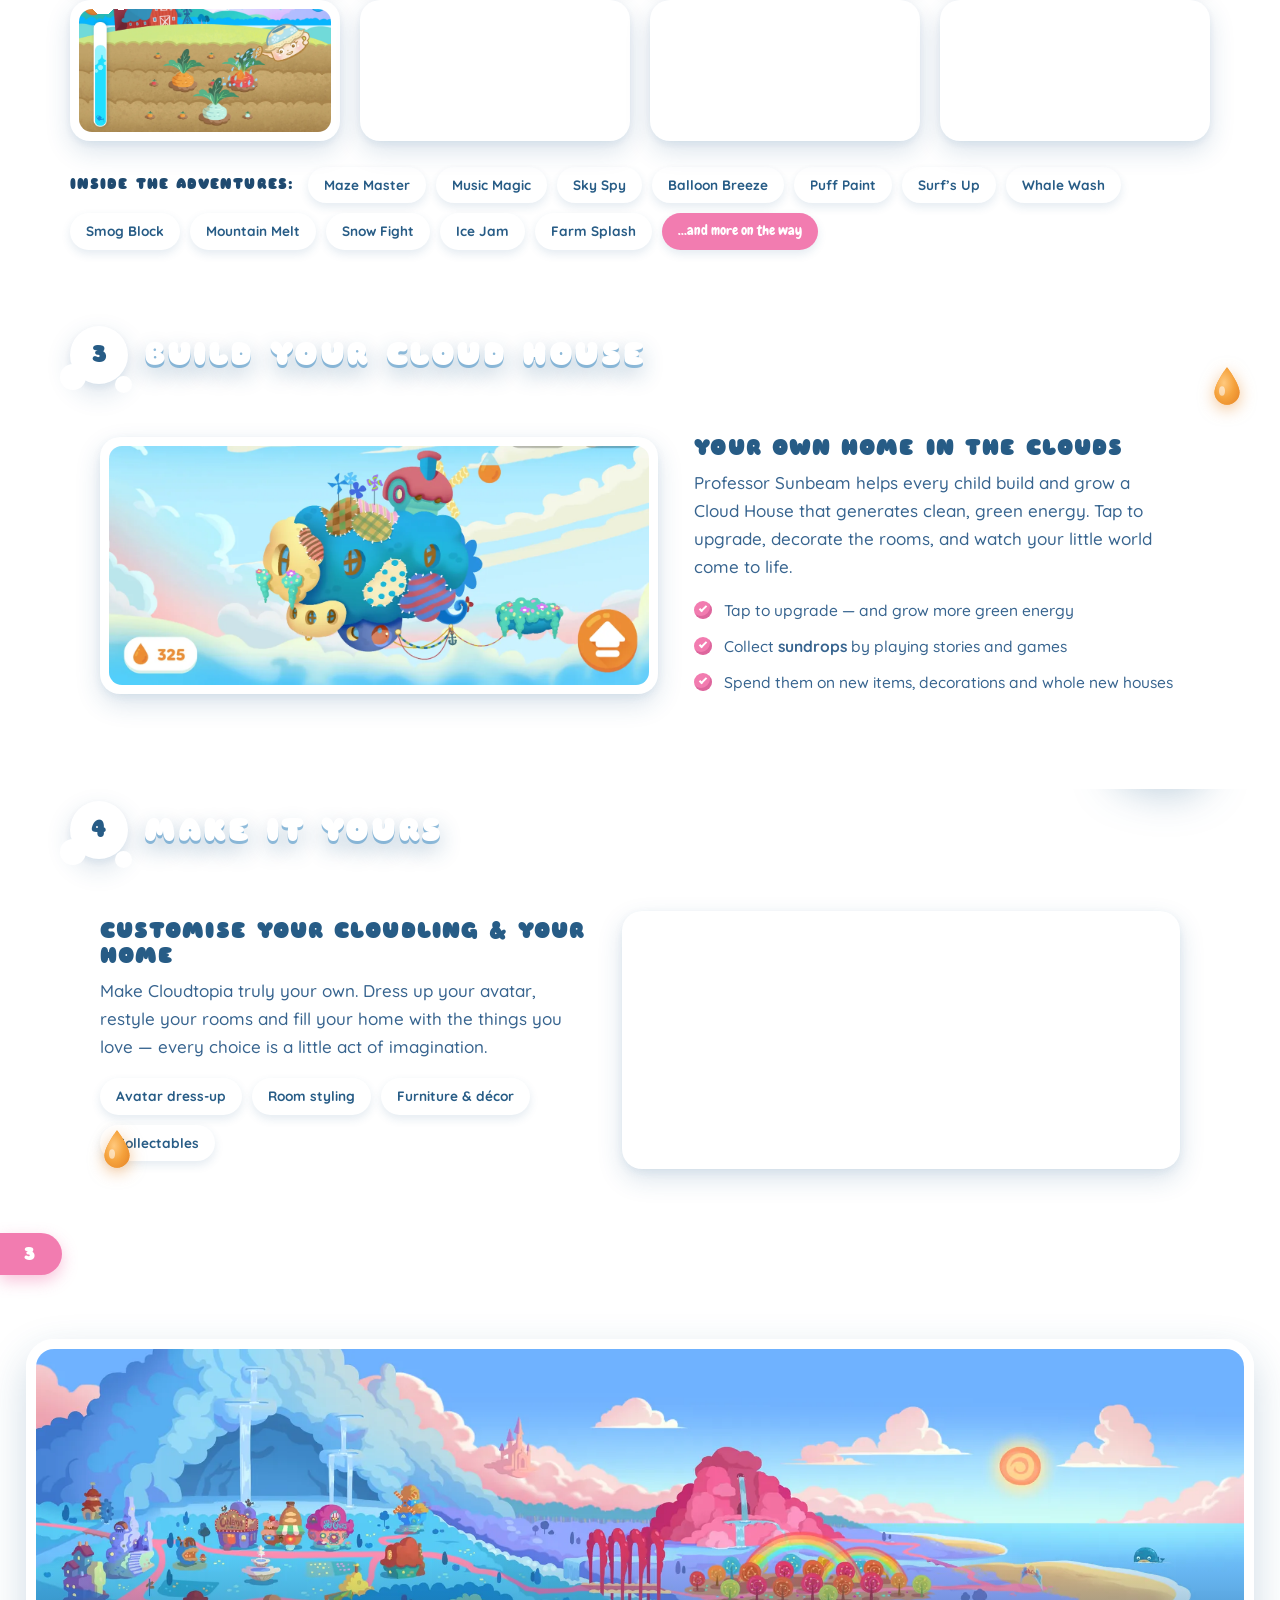
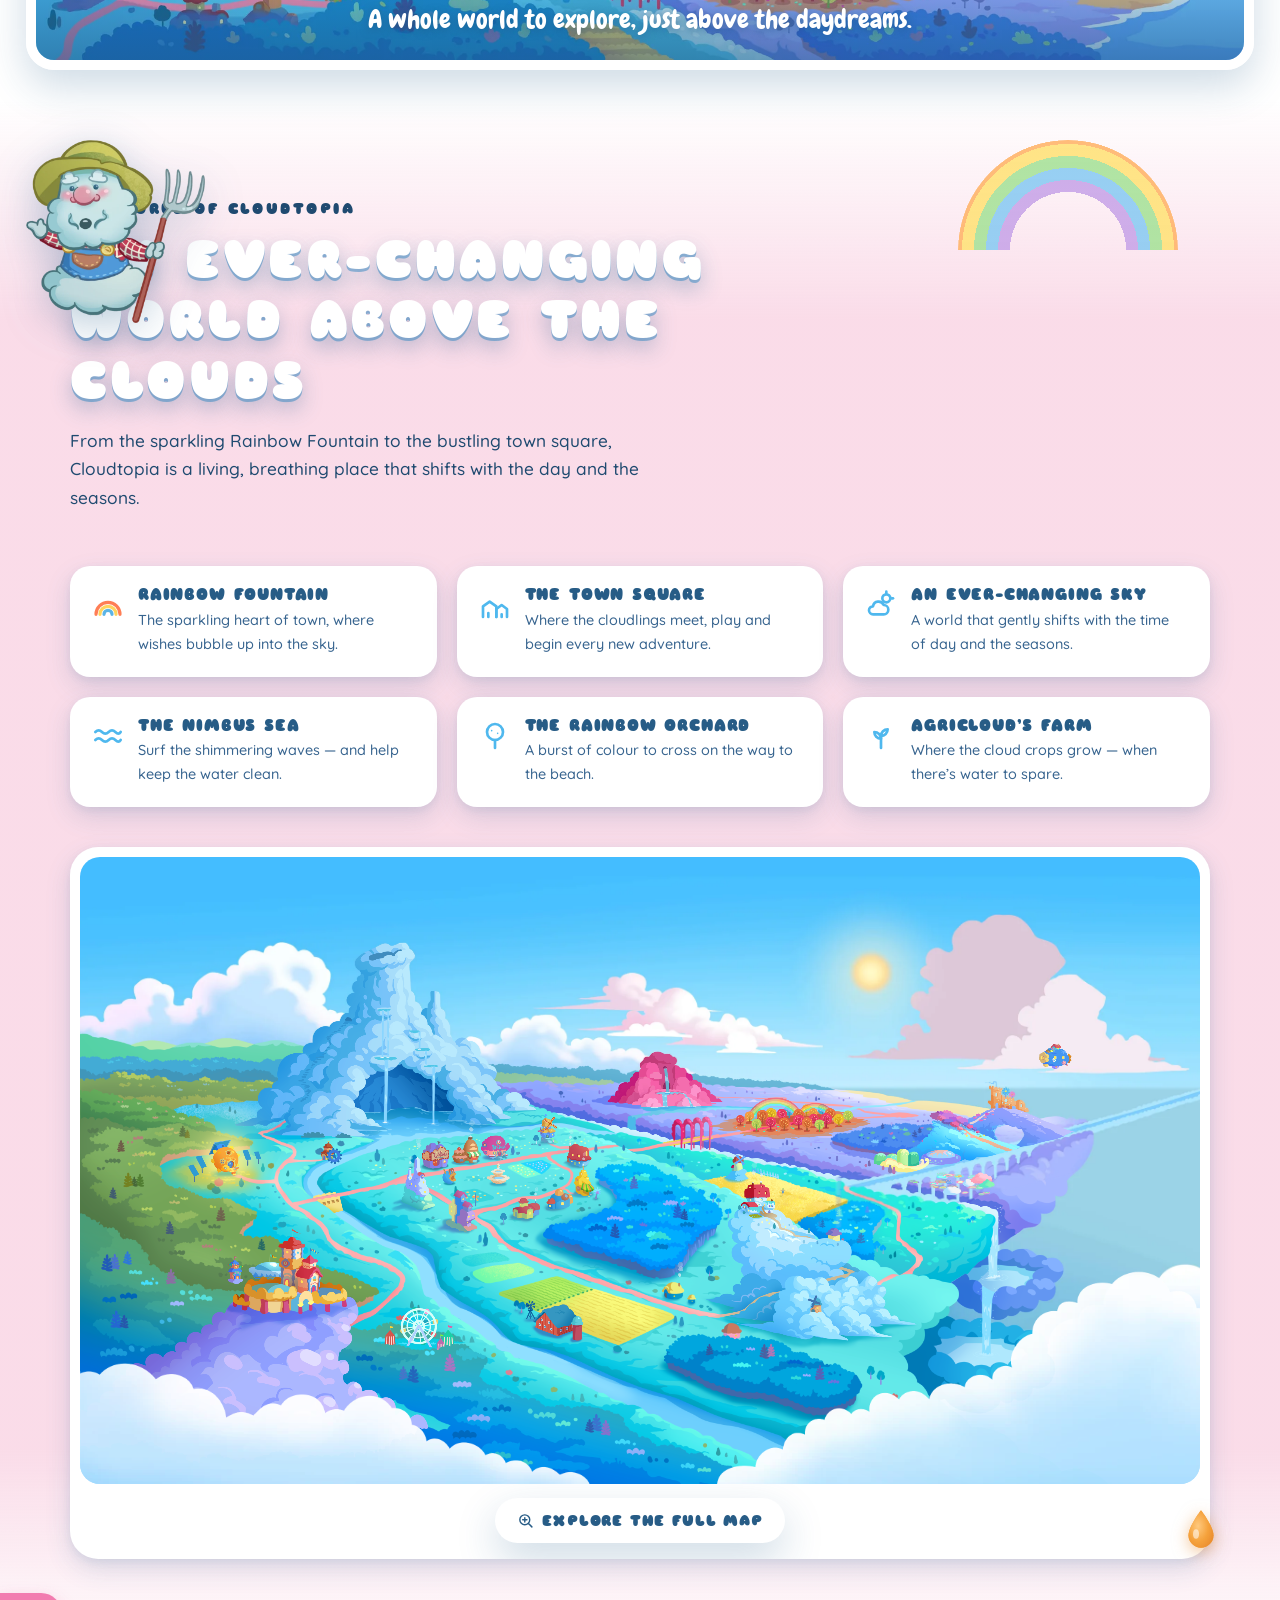
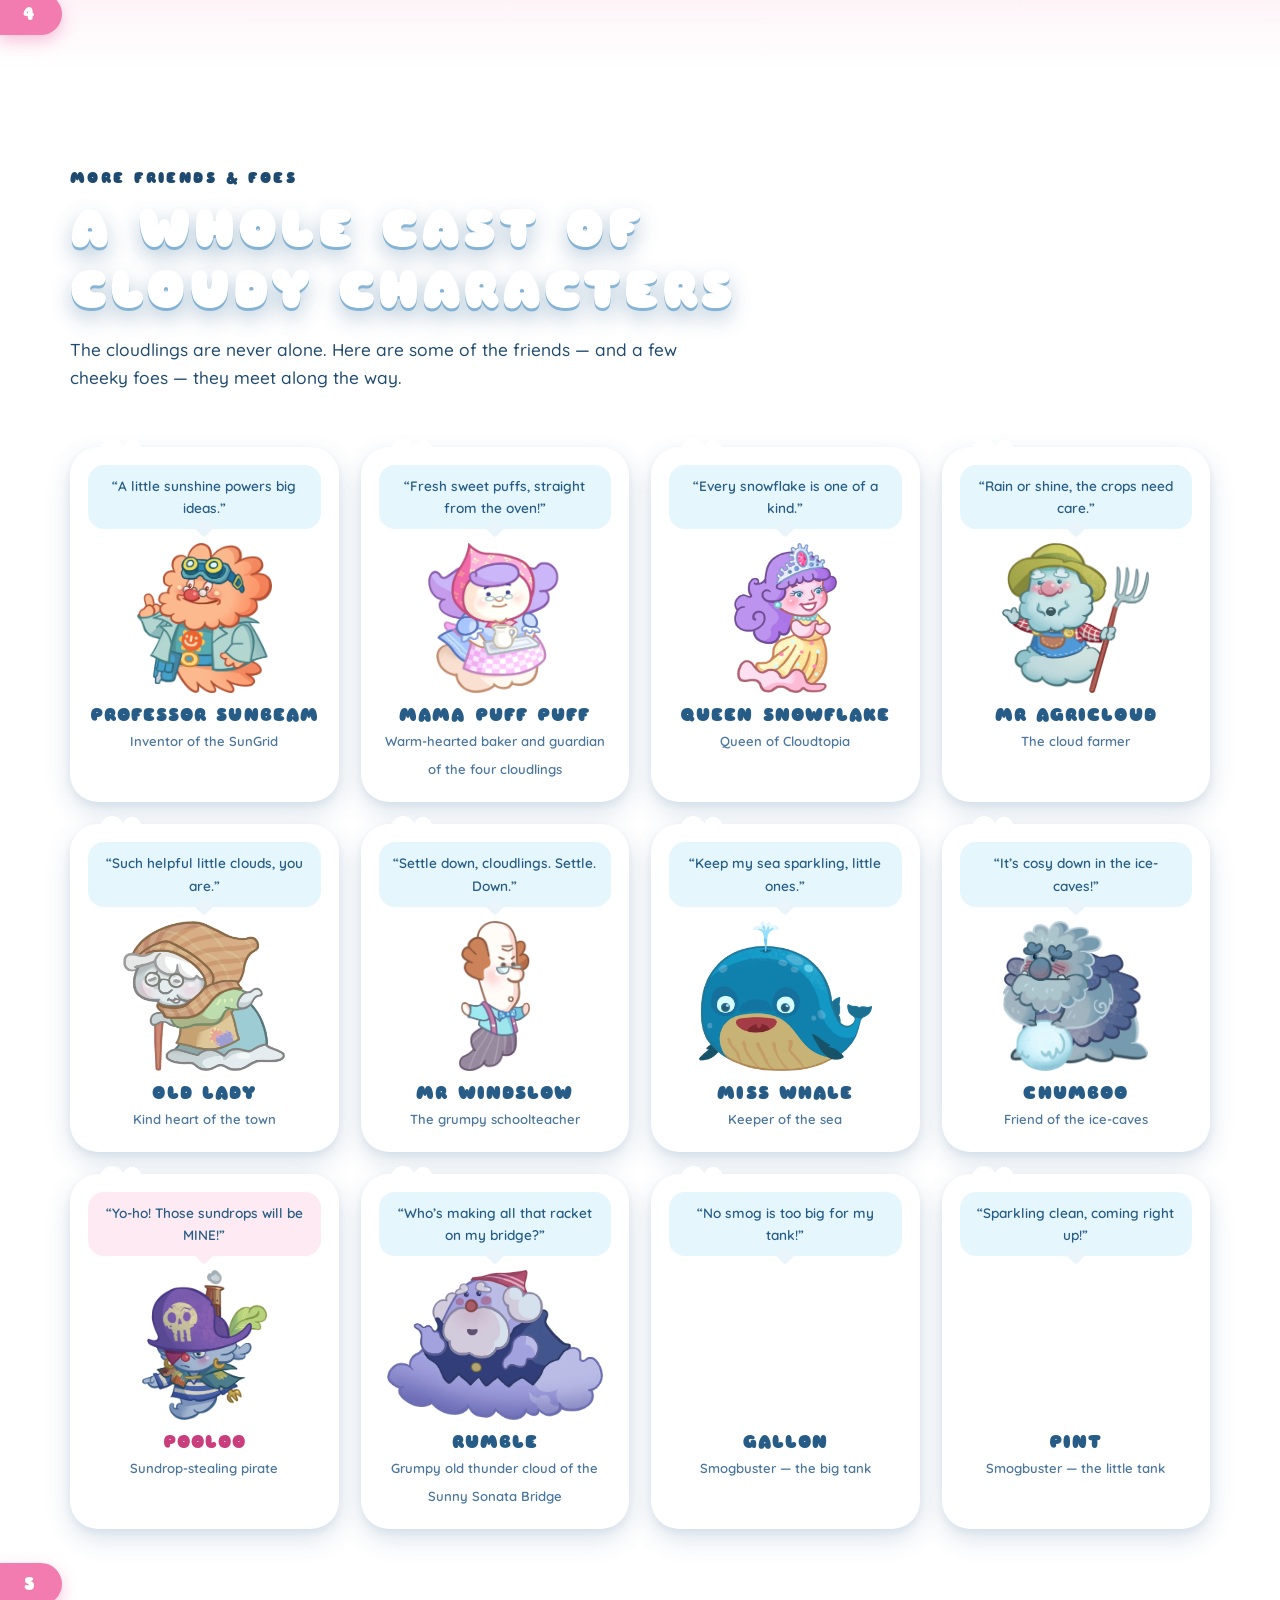
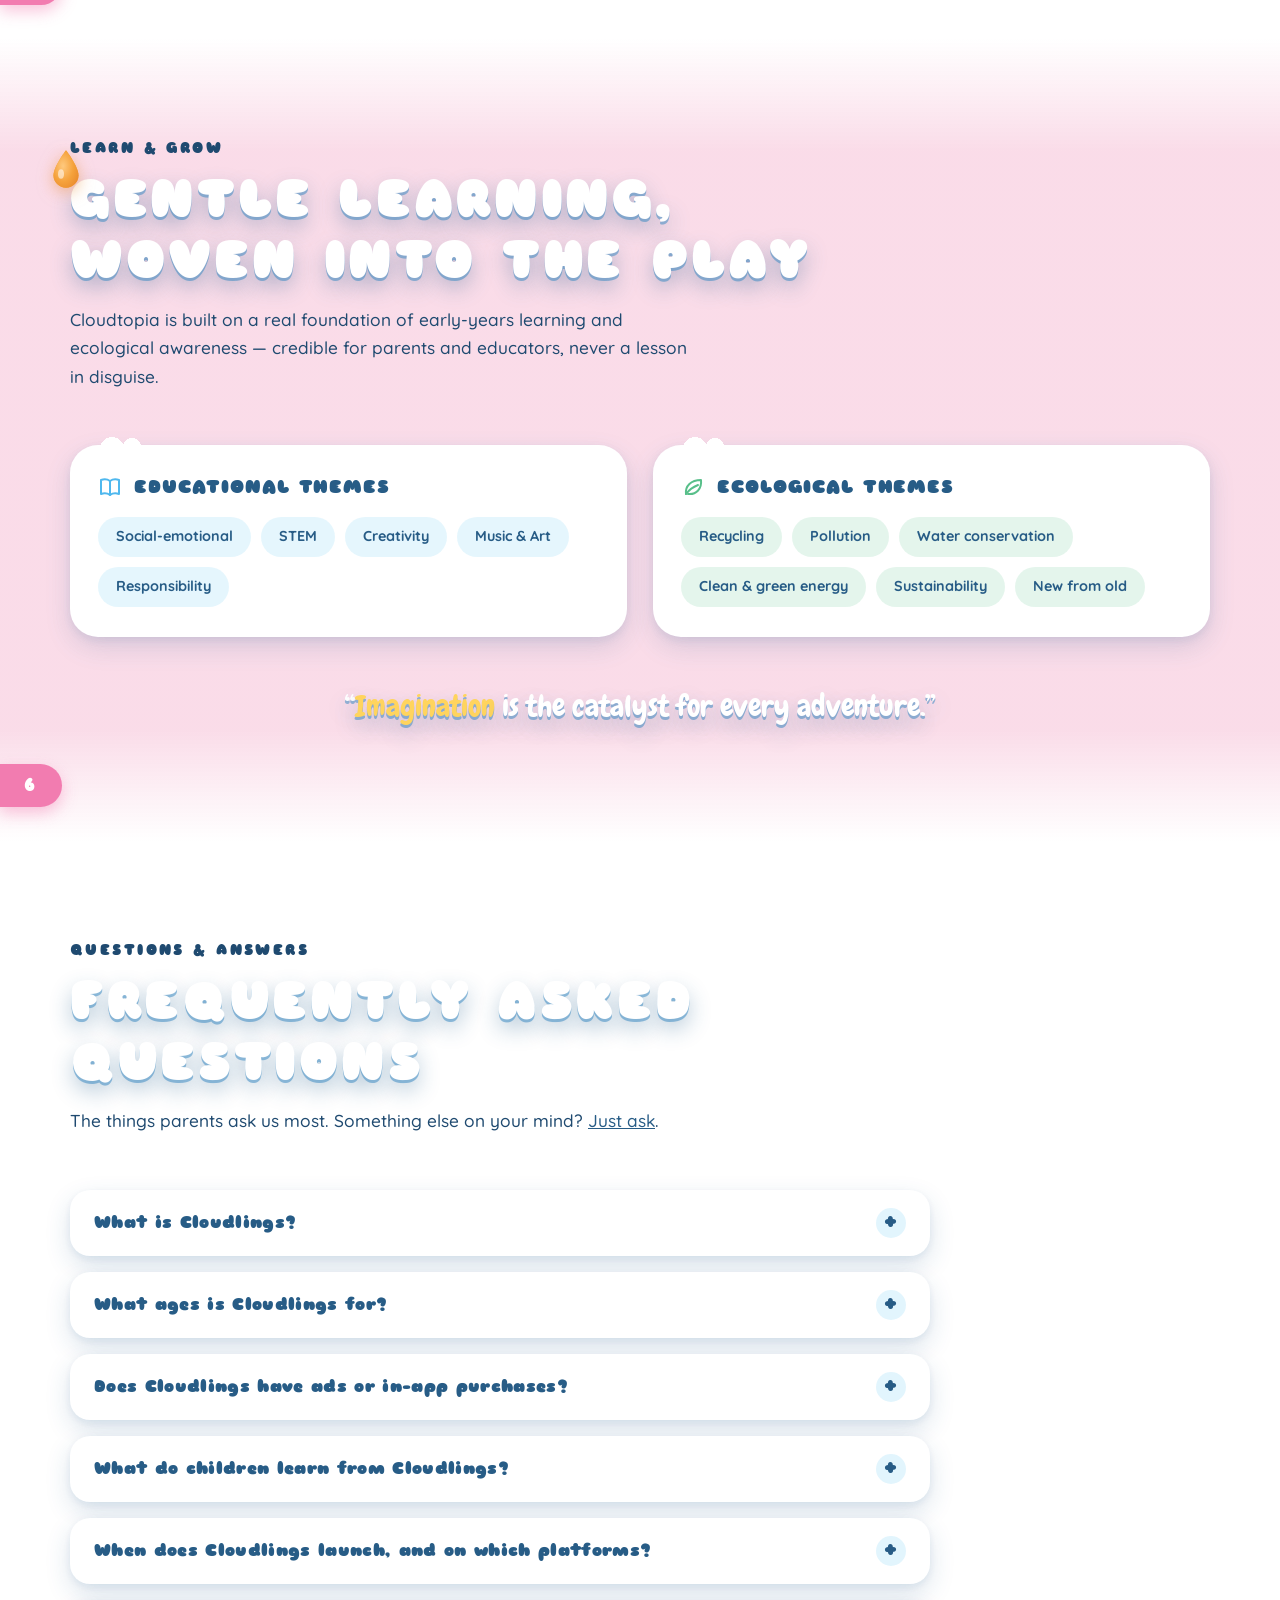
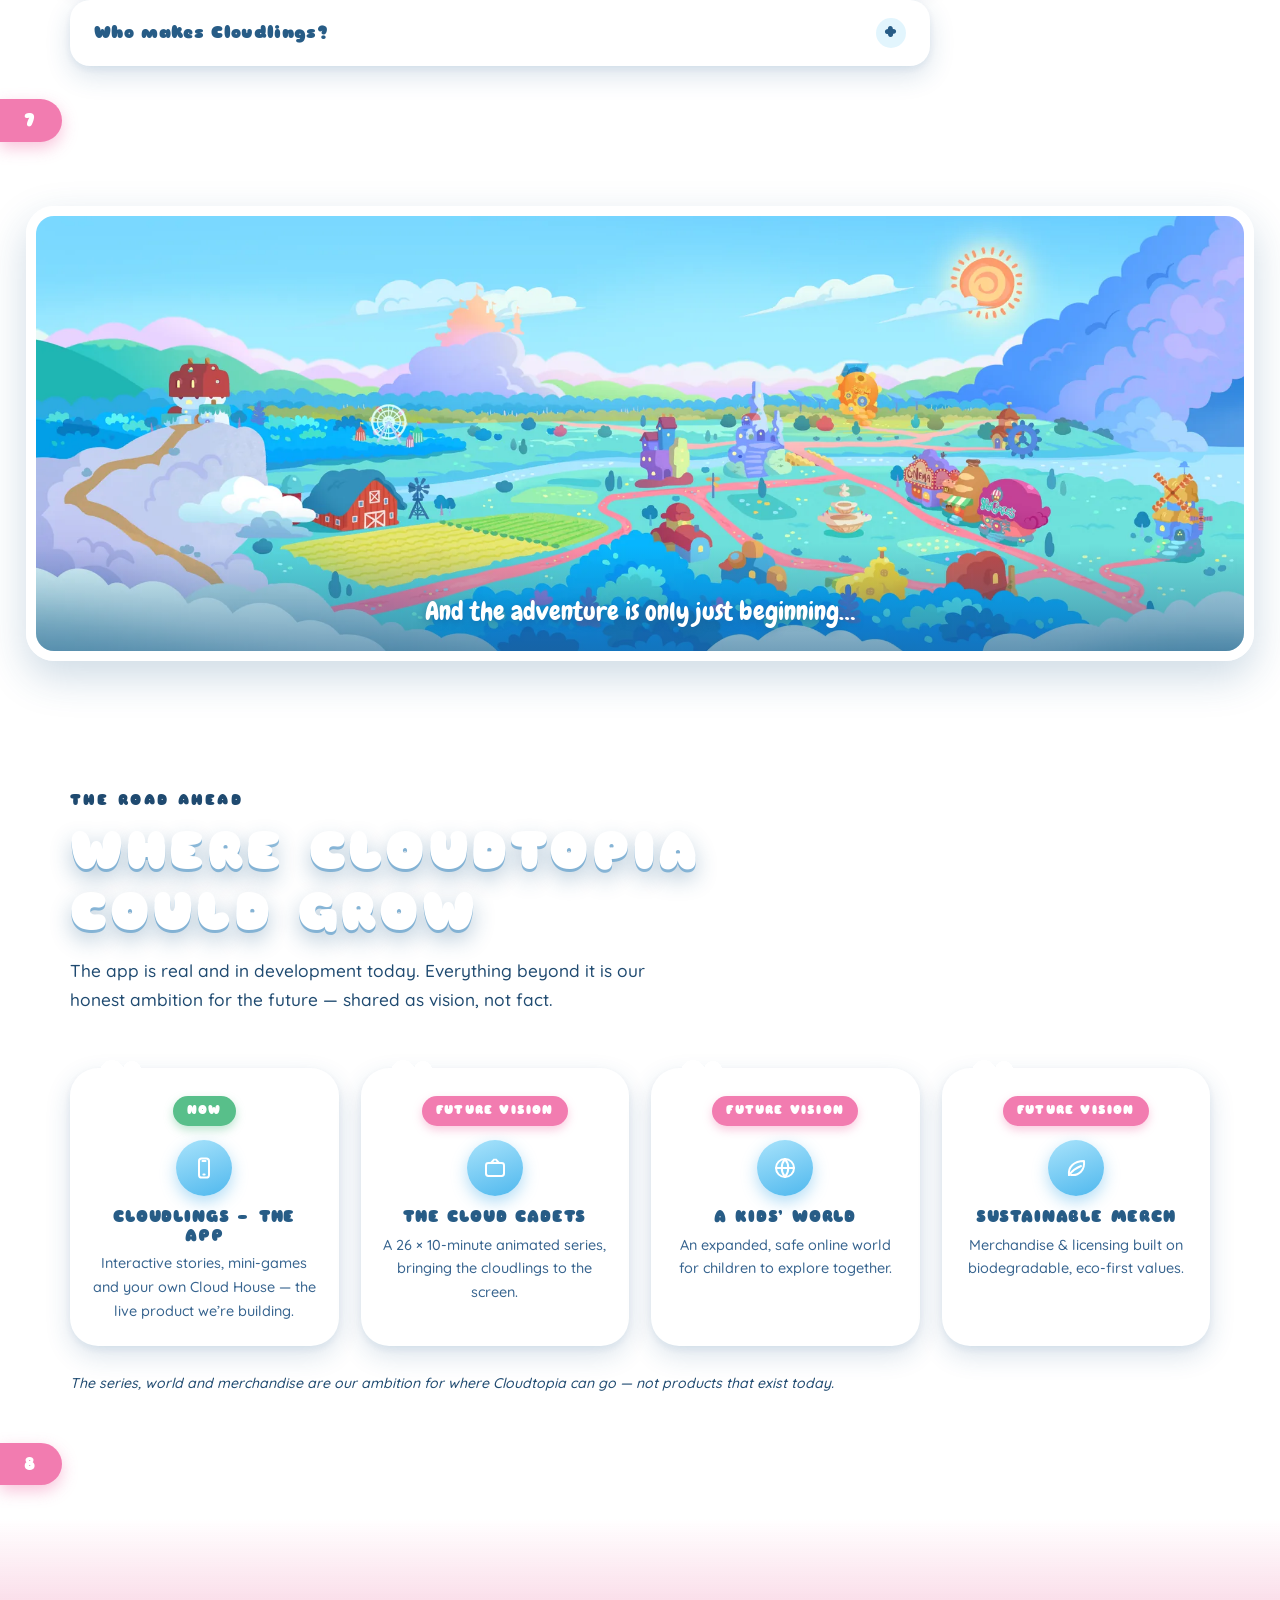
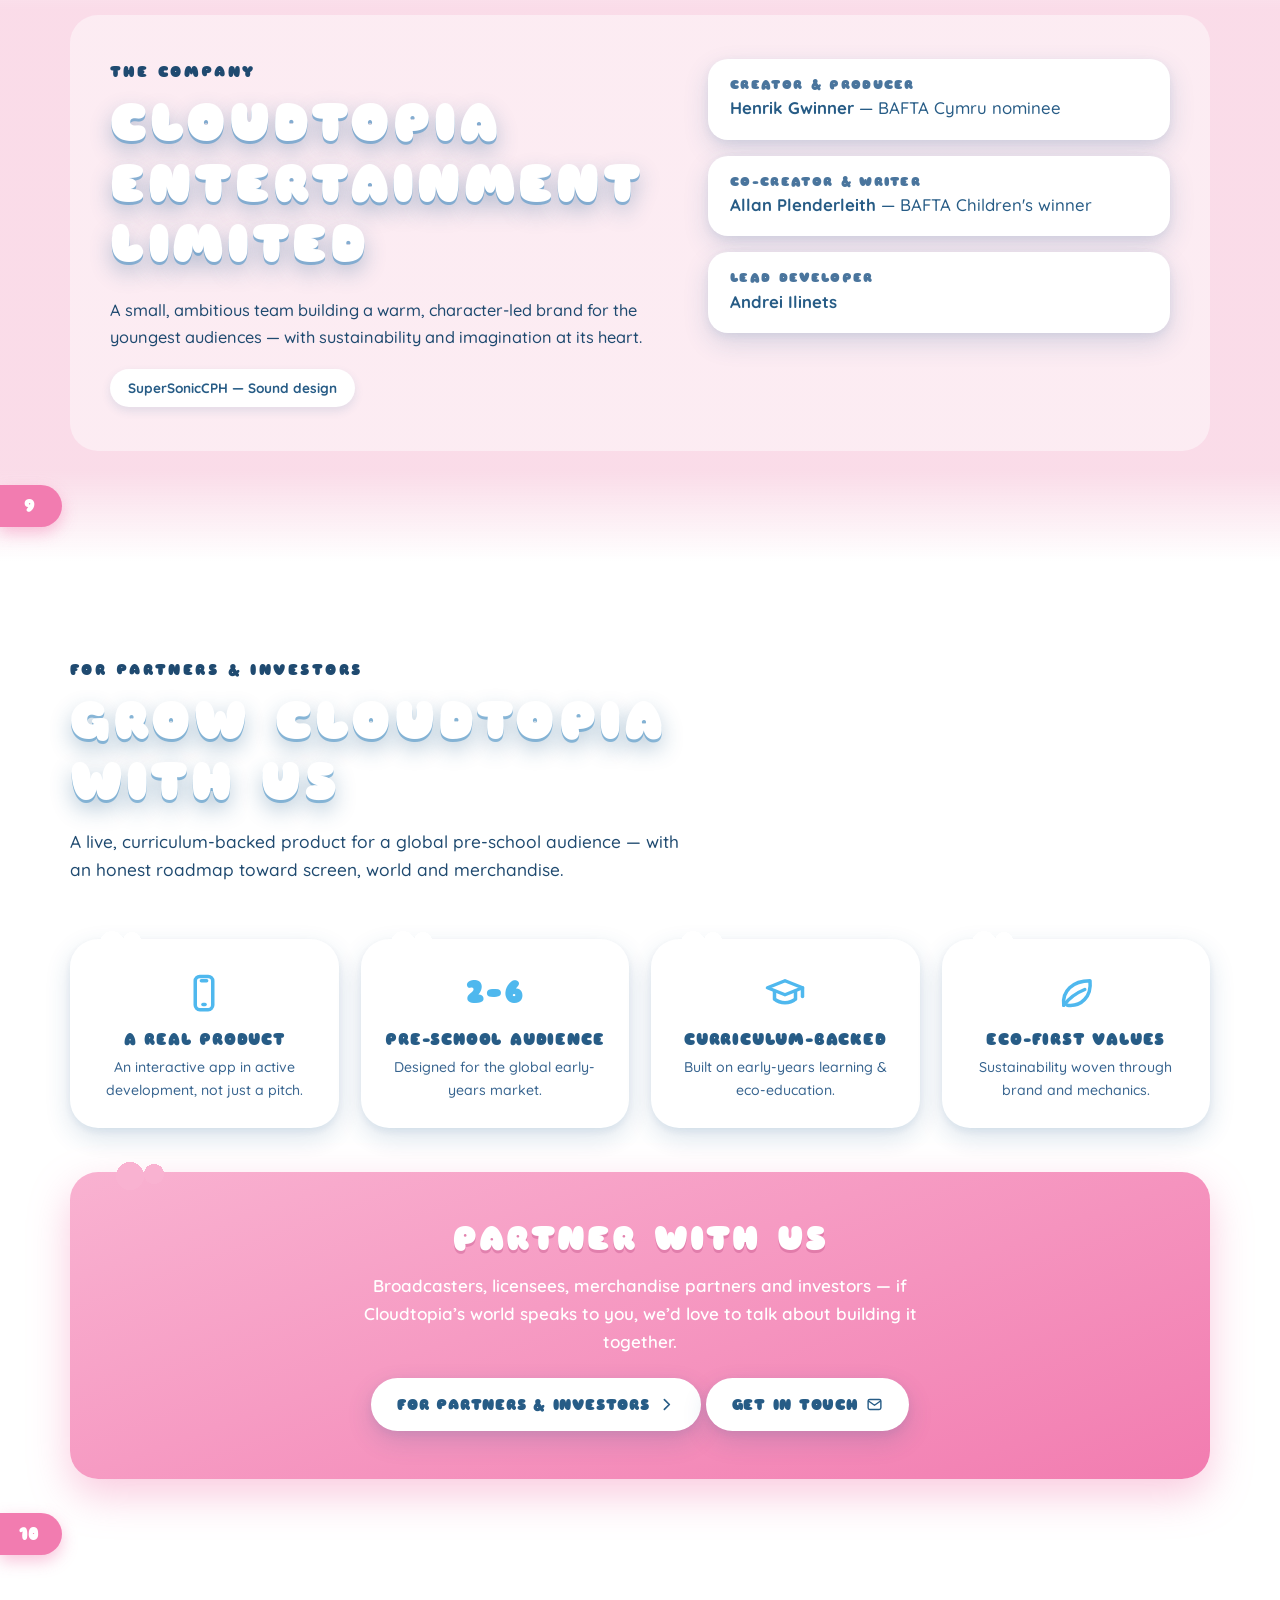
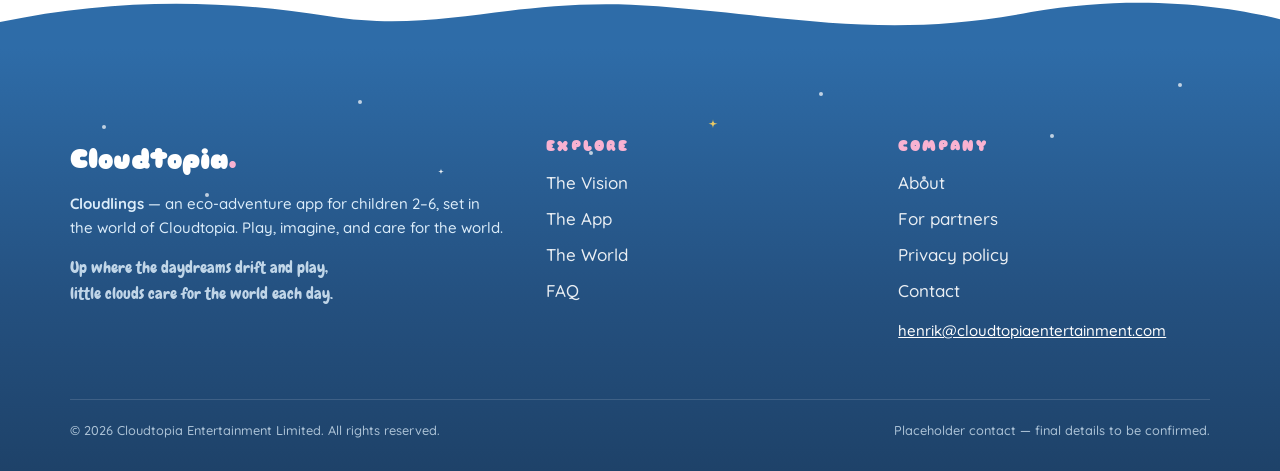
==== commit c86a22dc: "Remove Patrick Lee from credits on front and partners pages Co-Authored-By: Claude Fable 5.1 <norepl" ====
--- a/index.html
+++ b/index.html
@@ -745,8 +745,7 @@
       <div class="company__credits">
         <div class="credit reveal" data-delay="1"><h4>Creator &amp; Producer</h4><p><b>Henrik Gwinner</b> — BAFTA Cymru nominee</p></div>
         <div class="credit reveal" data-delay="2"><h4>Co-creator &amp; Writer</h4><p><b>Allan Plenderleith</b> — BAFTA Children's winner</p></div>
-        <div class="credit reveal" data-delay="3"><h4>Co-creator &amp; Artist</h4><p><b>Patrick Lee</b></p></div>
-        <div class="credit reveal" data-delay="4"><h4>Lead Developer</h4><p><b>Andrei Ilinets</b></p></div>
+        <div class="credit reveal" data-delay="3"><h4>Lead Developer</h4><p><b>Andrei Ilinets</b></p></div>
       </div>
     </div>
   </div>
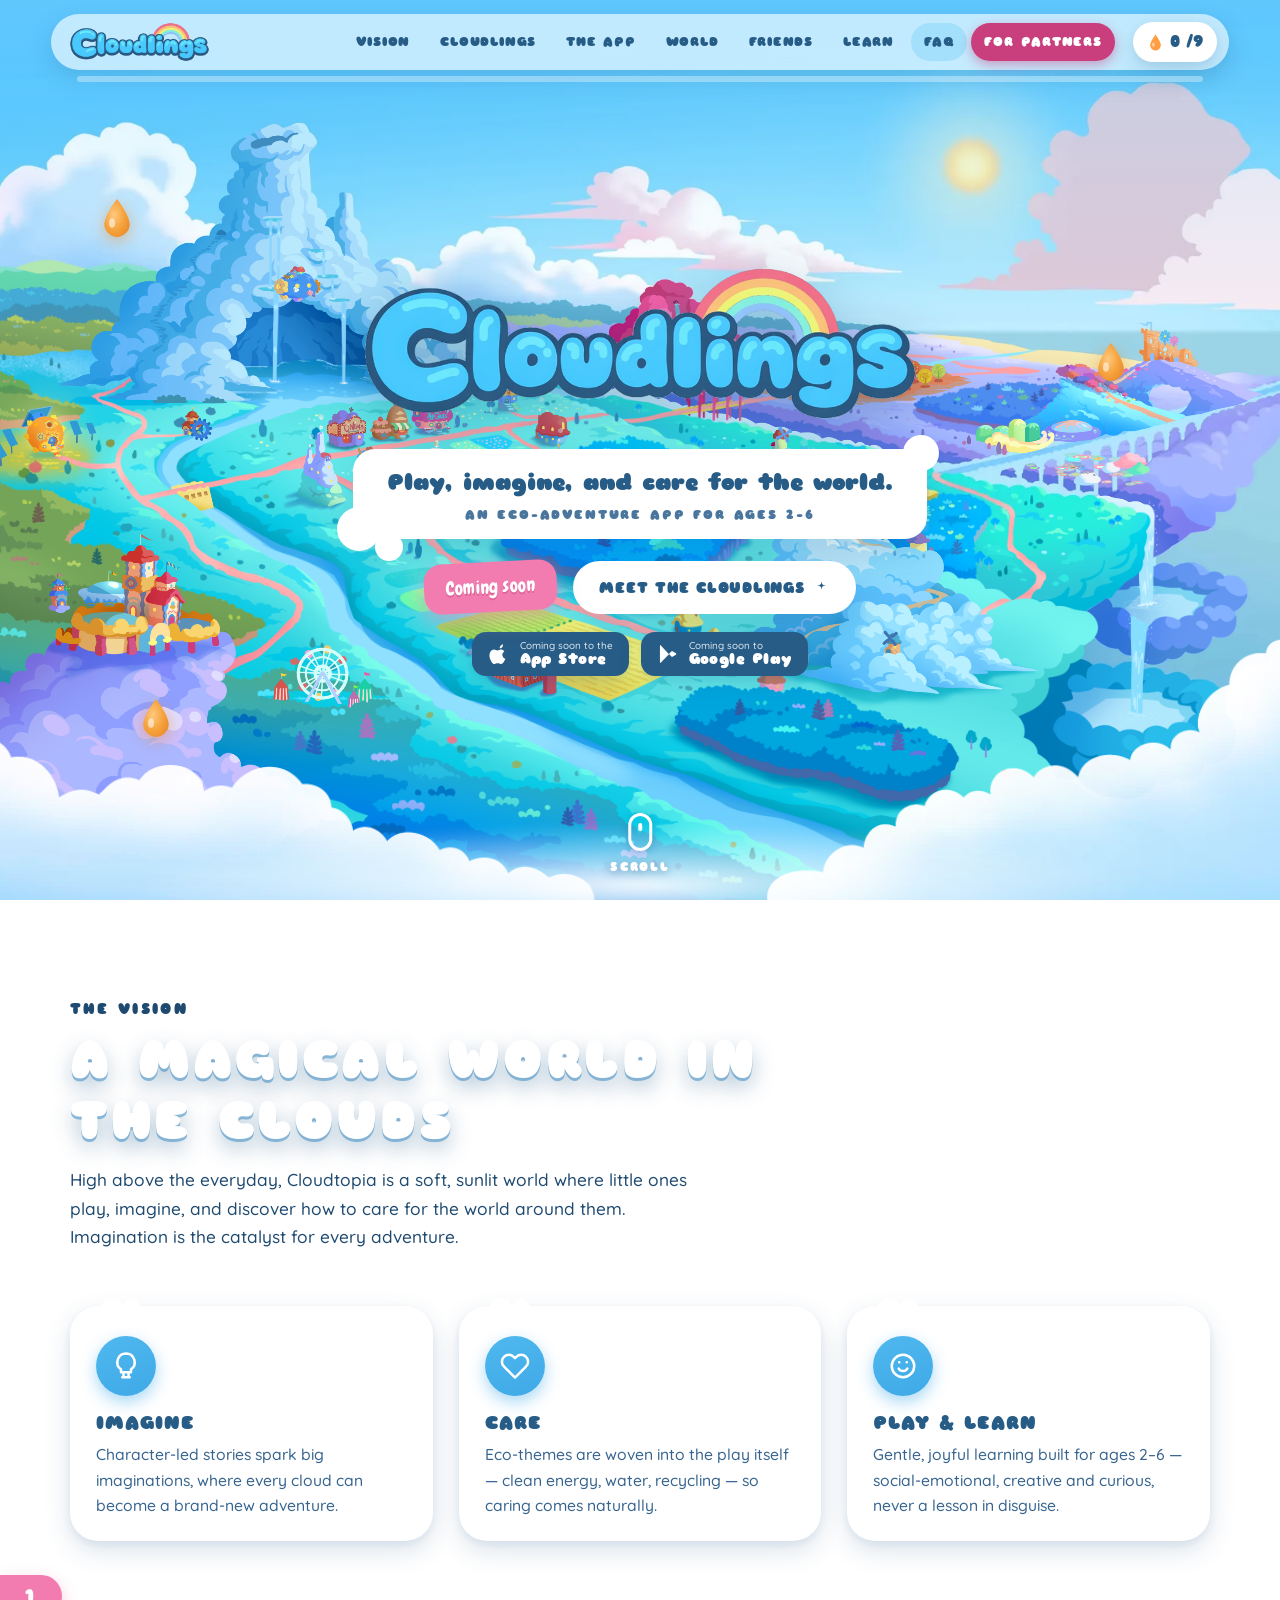
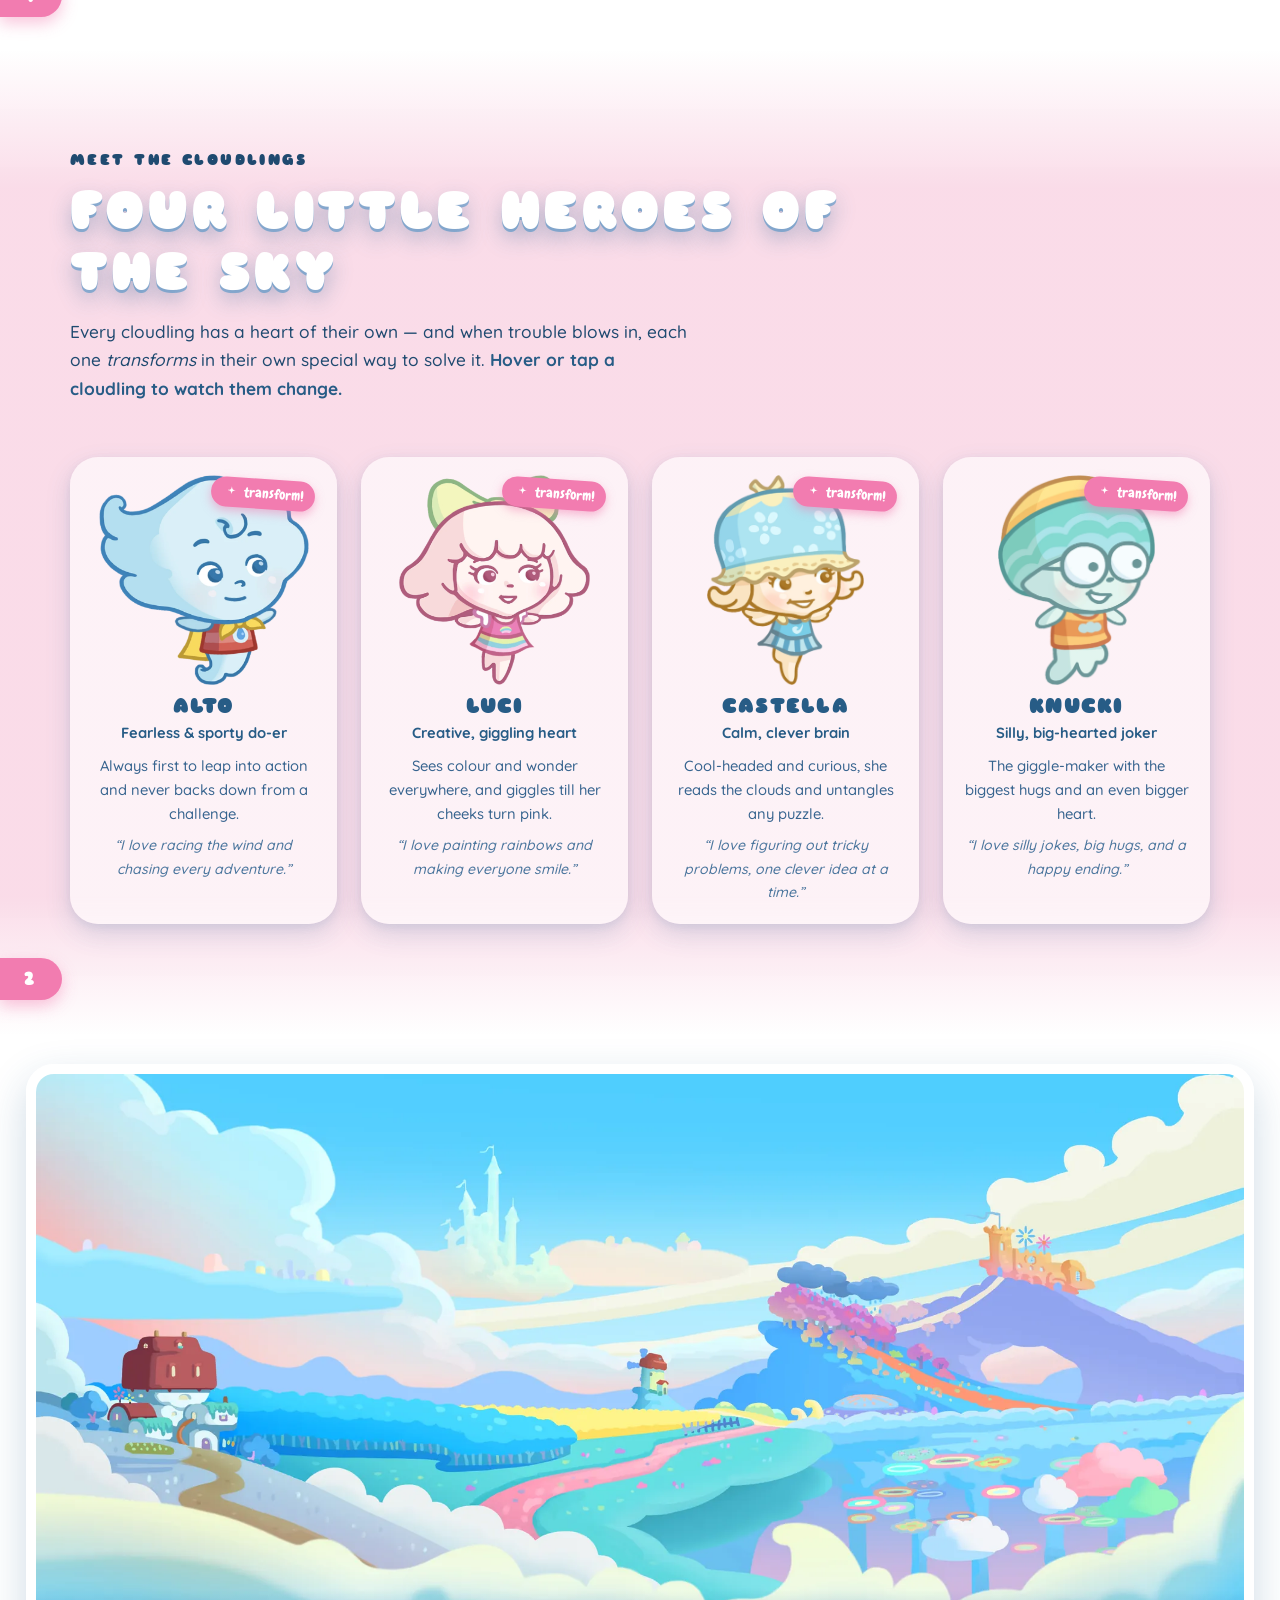
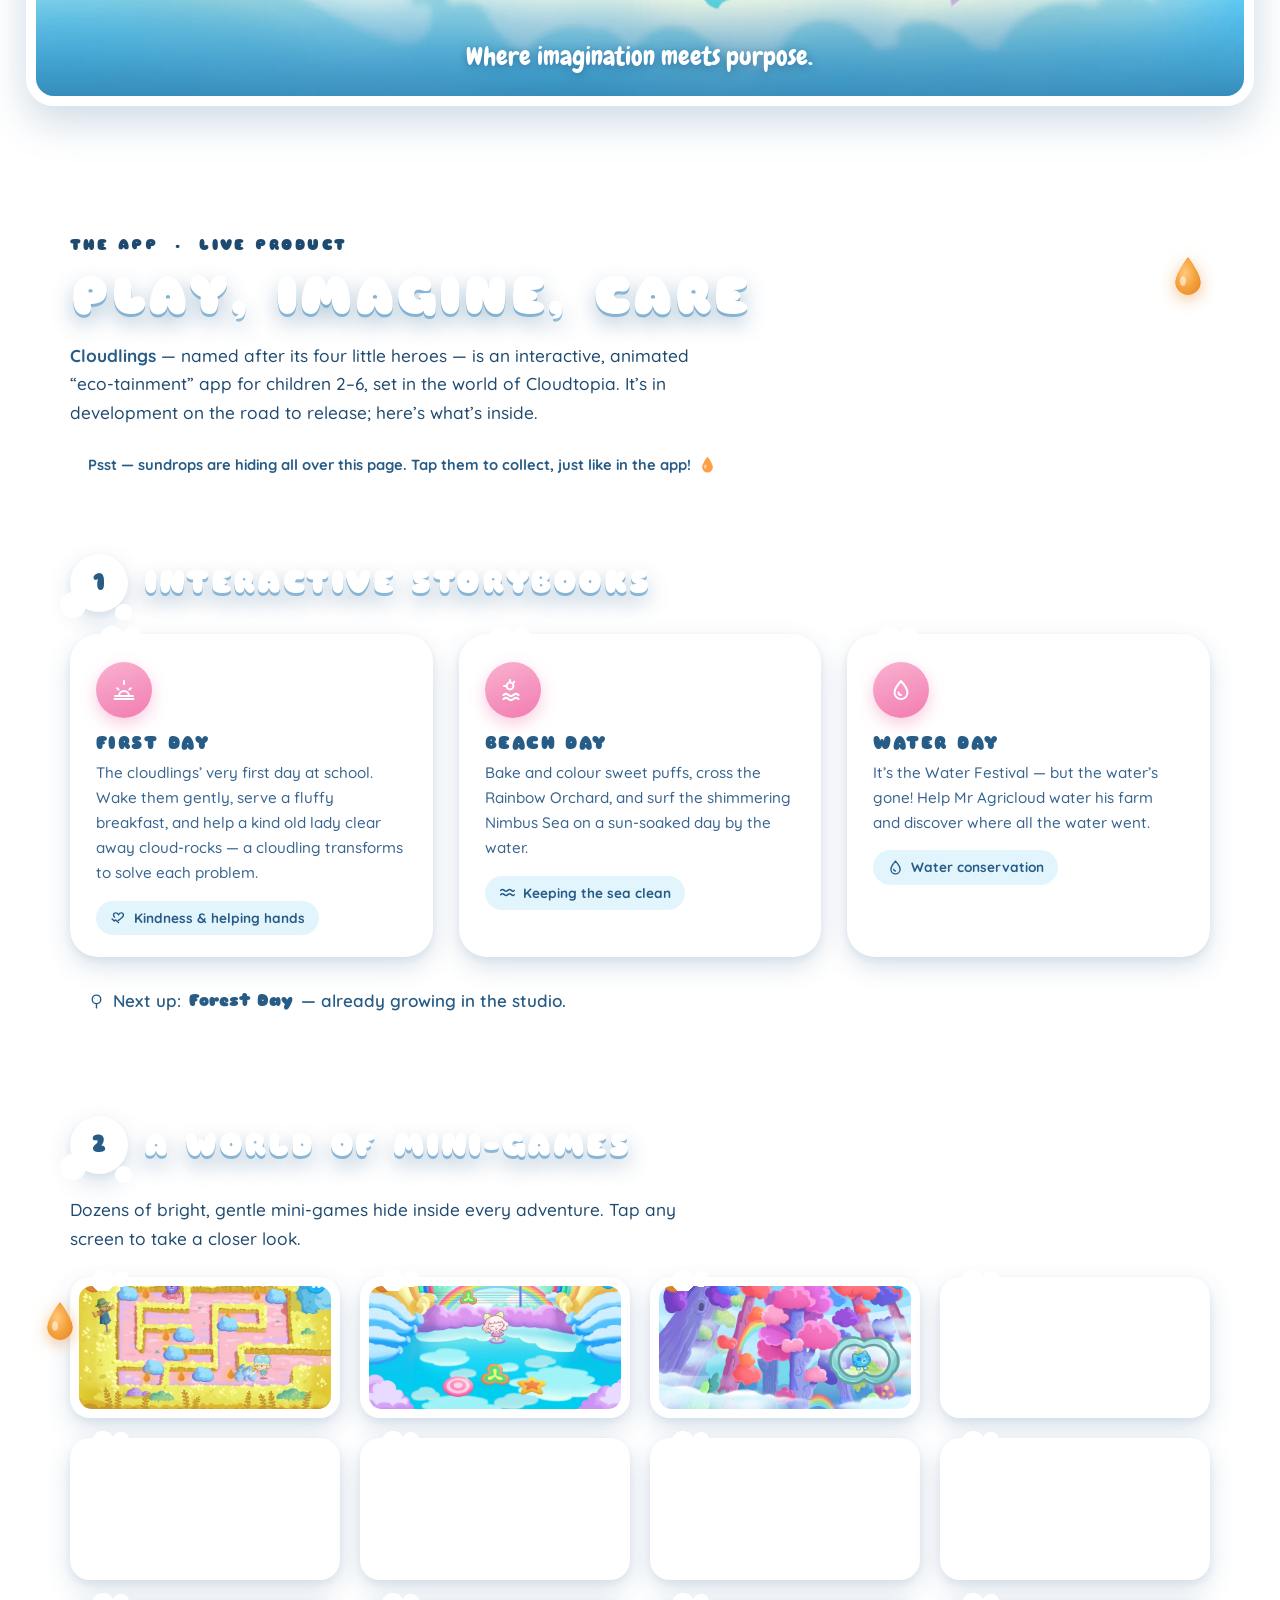
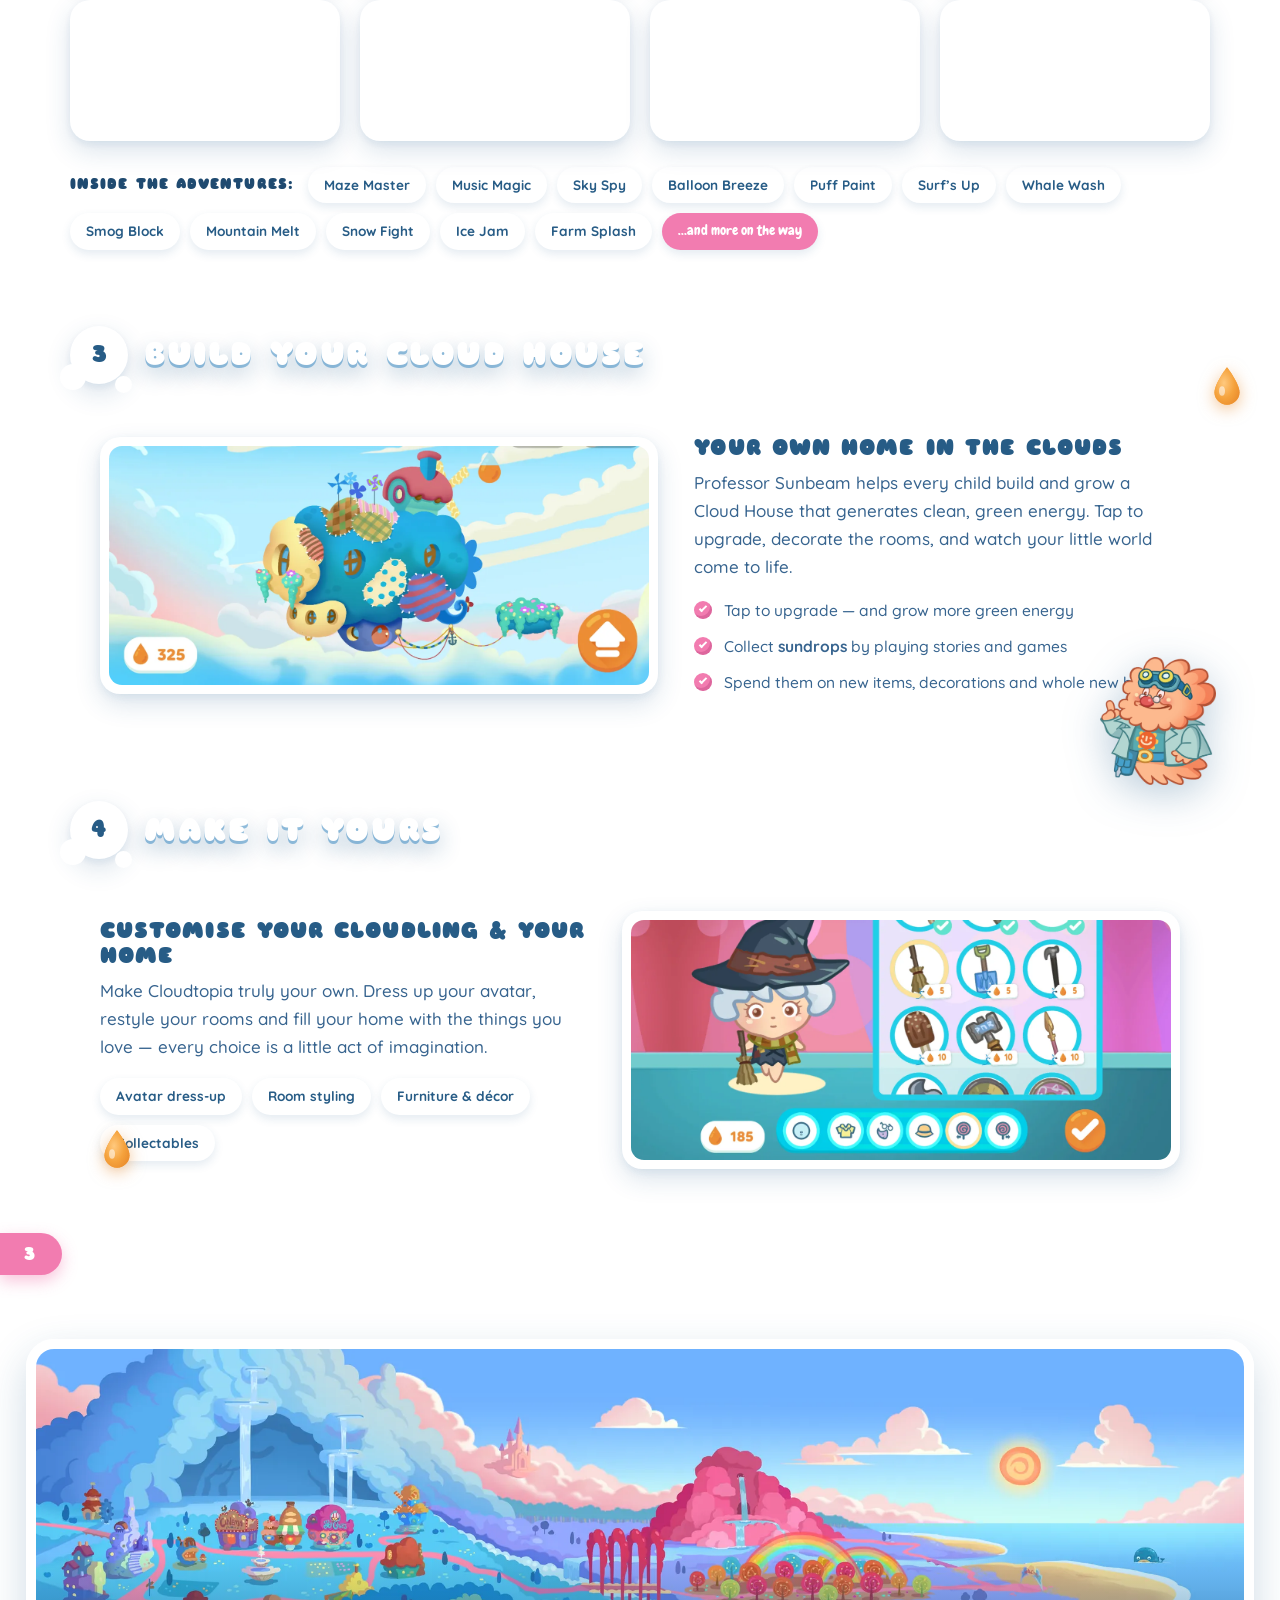
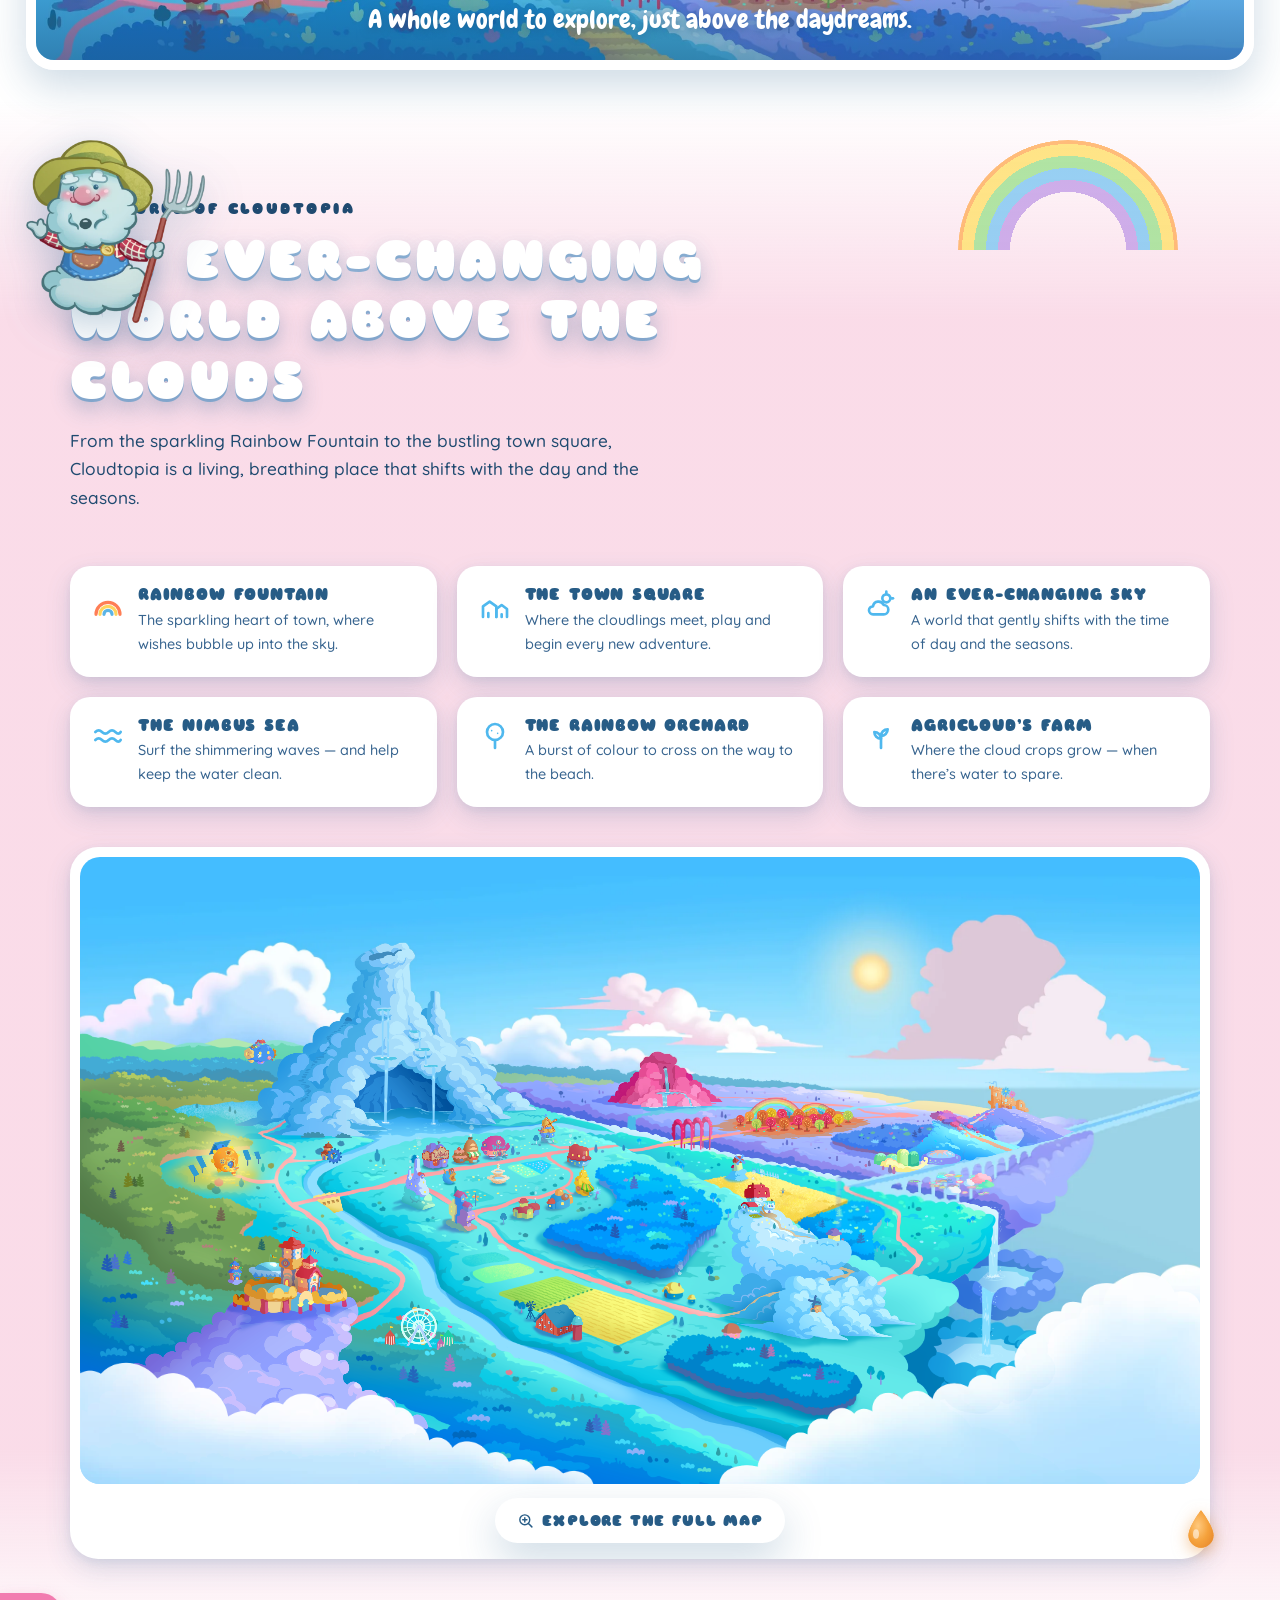
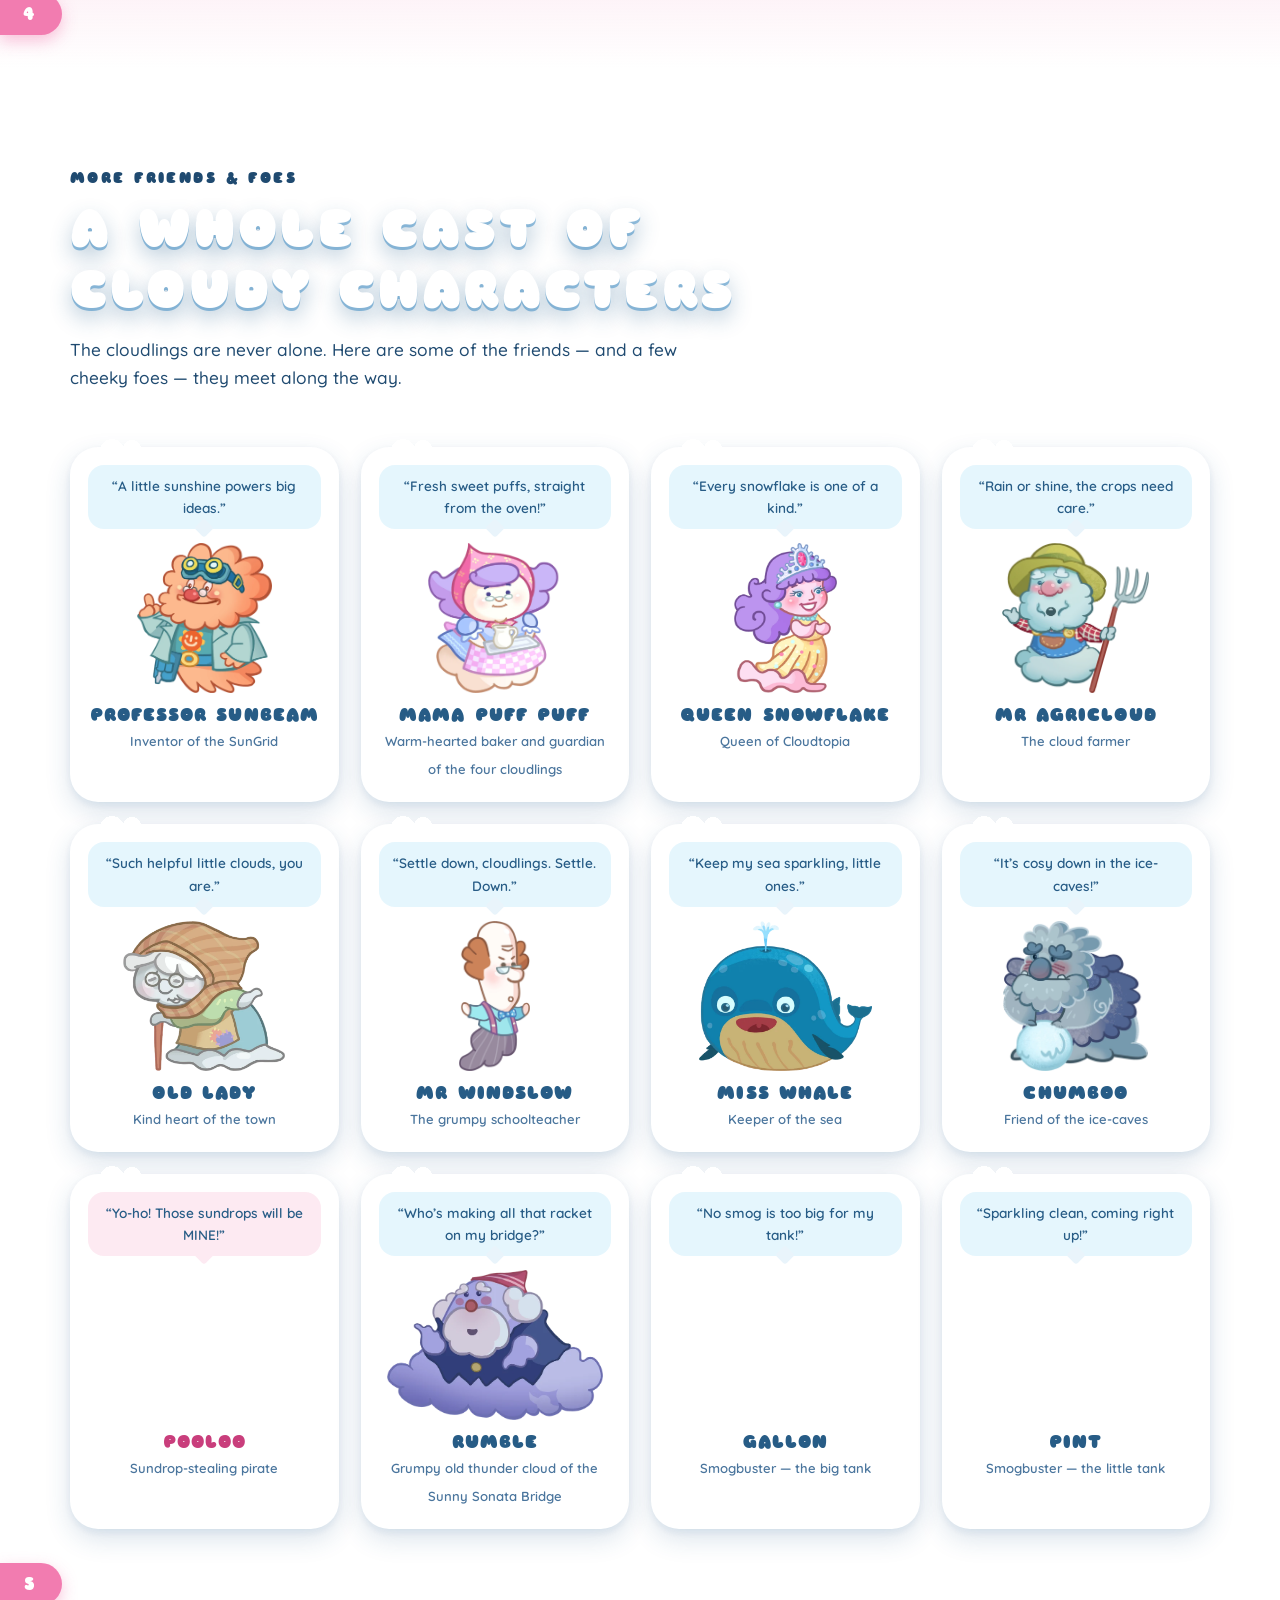
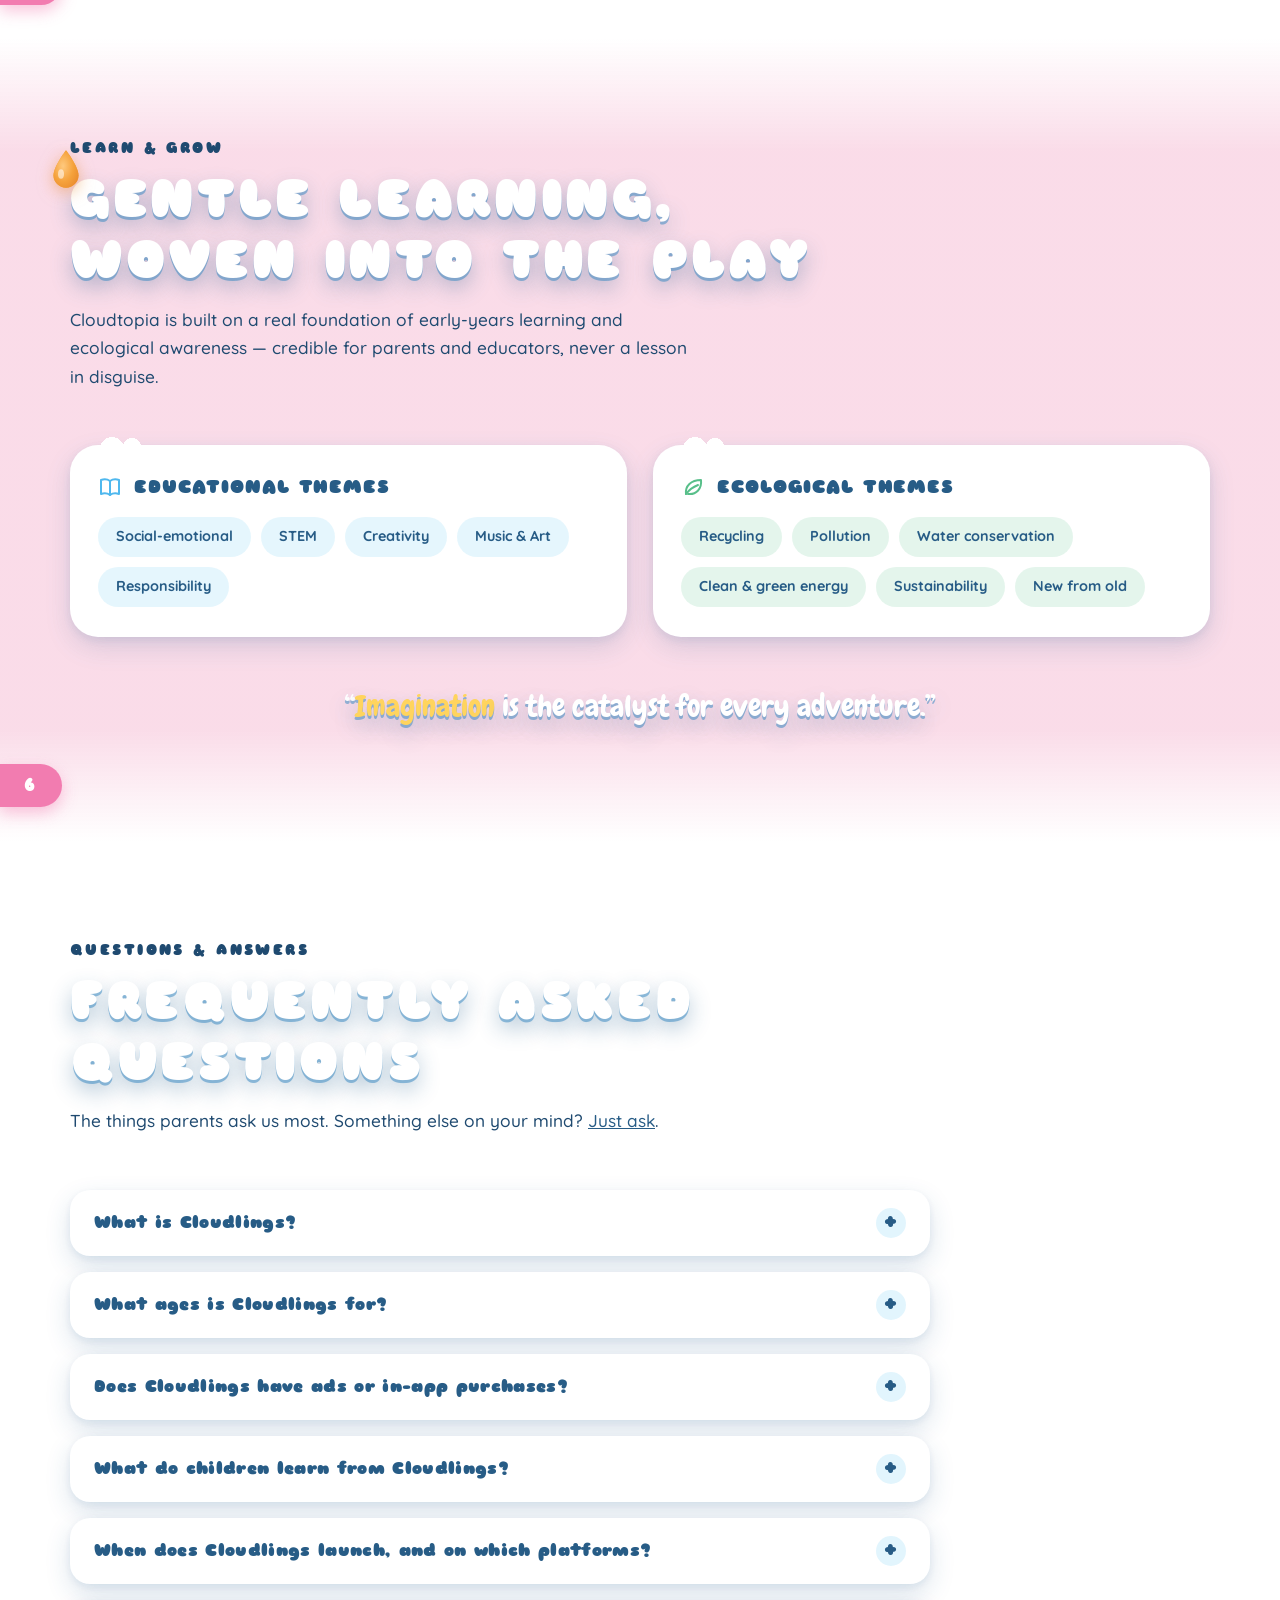
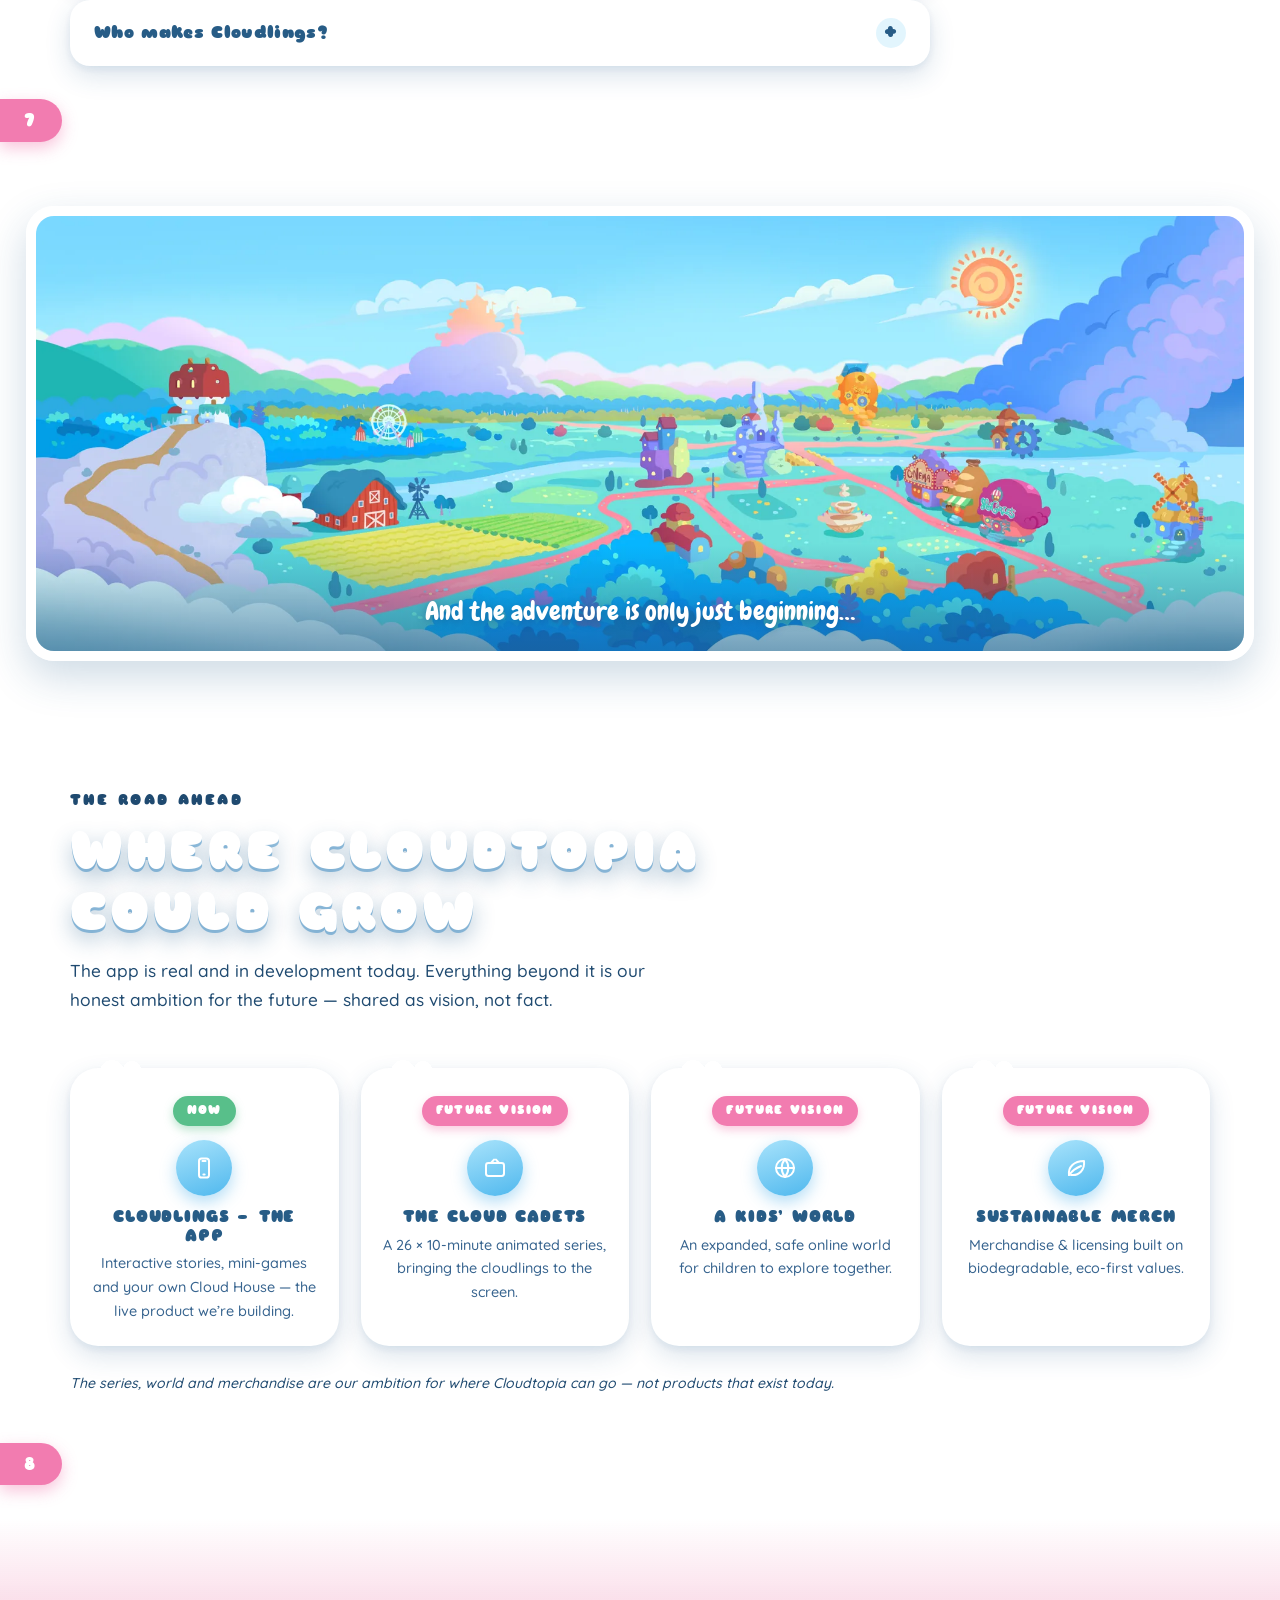
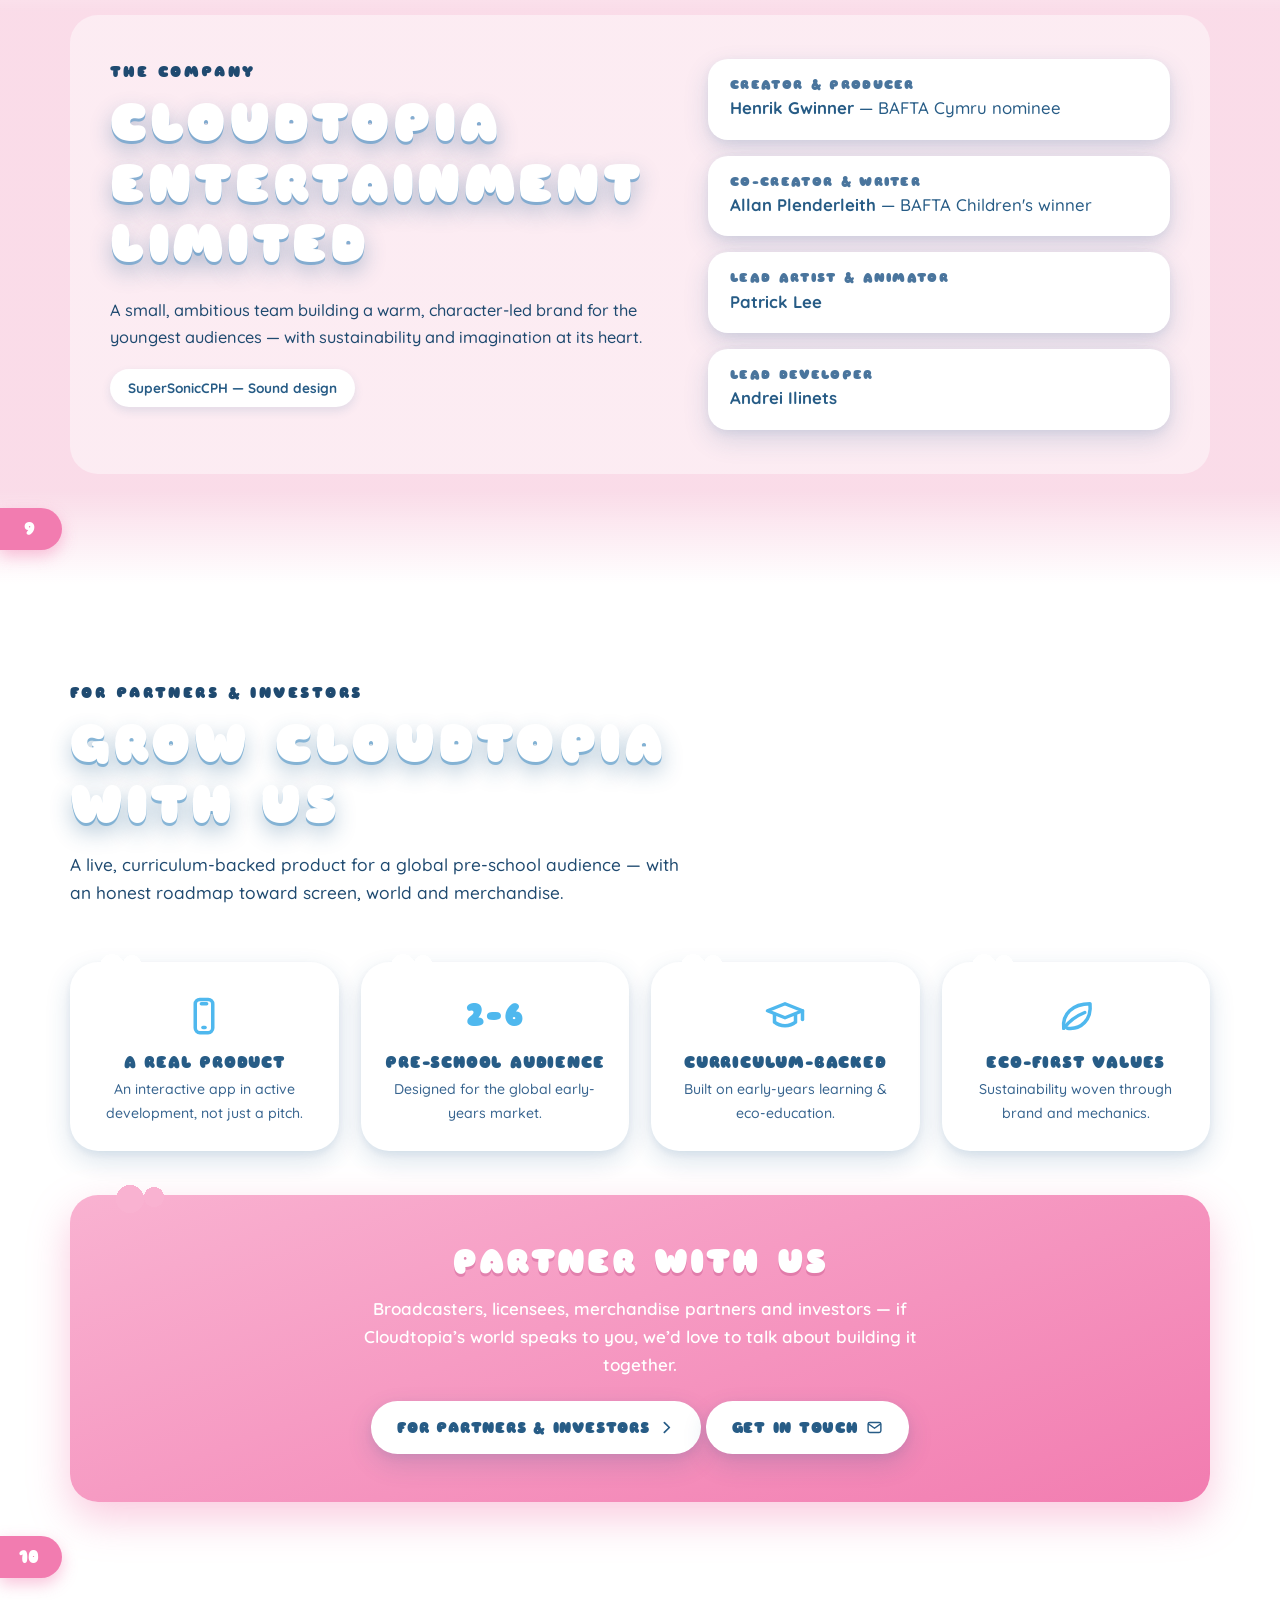
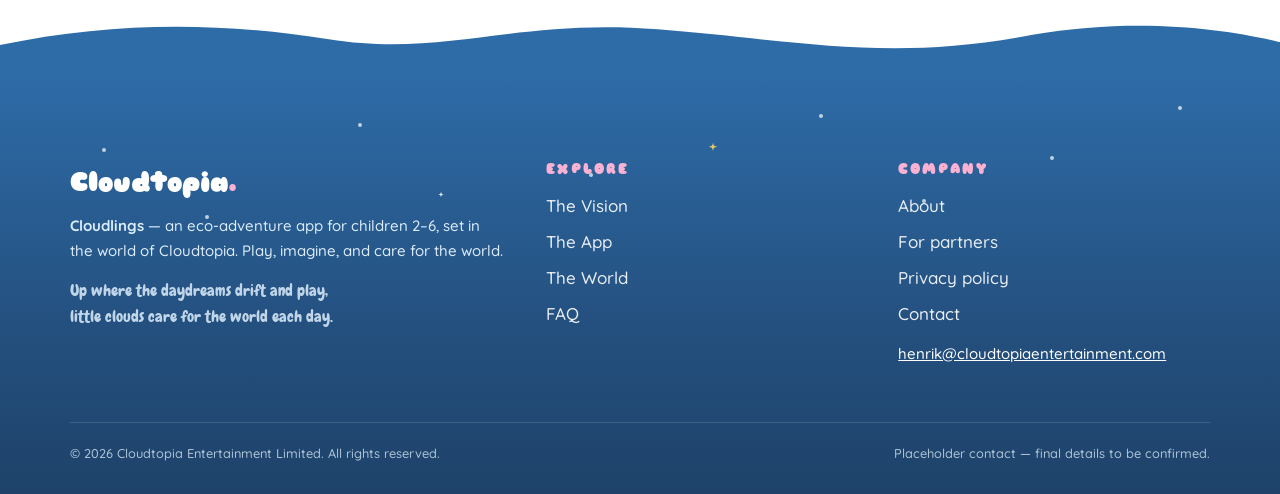
==== commit 2e08406a: "Add Patrick Lee as Lead Artist & Animator to credits on front and partners pages Co-Authored-By: Cla" ====
--- a/index.html
+++ b/index.html
@@ -745,7 +745,8 @@
       <div class="company__credits">
         <div class="credit reveal" data-delay="1"><h4>Creator &amp; Producer</h4><p><b>Henrik Gwinner</b> — BAFTA Cymru nominee</p></div>
         <div class="credit reveal" data-delay="2"><h4>Co-creator &amp; Writer</h4><p><b>Allan Plenderleith</b> — BAFTA Children's winner</p></div>
-        <div class="credit reveal" data-delay="3"><h4>Lead Developer</h4><p><b>Andrei Ilinets</b></p></div>
+        <div class="credit reveal" data-delay="3"><h4>Lead Artist &amp; Animator</h4><p><b>Patrick Lee</b></p></div>
+        <div class="credit reveal" data-delay="4"><h4>Lead Developer</h4><p><b>Andrei Ilinets</b></p></div>
       </div>
     </div>
   </div>
